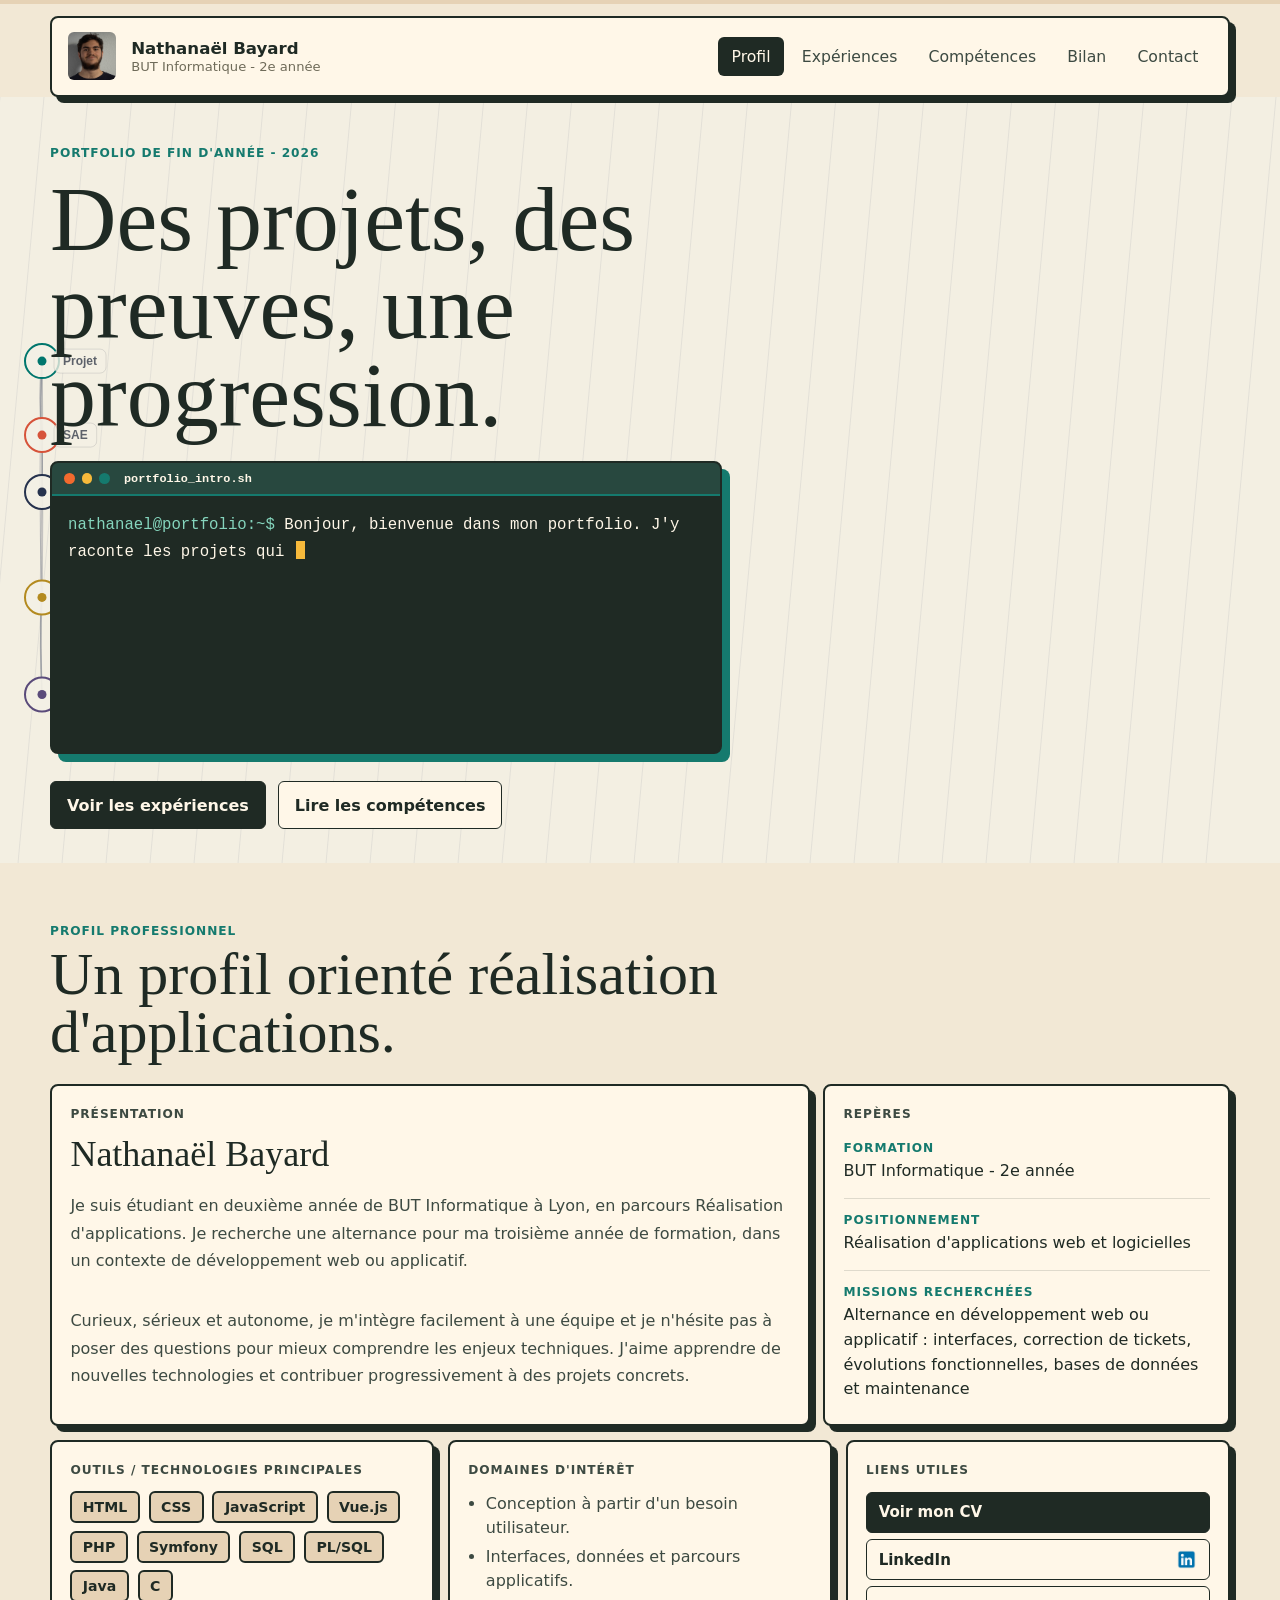
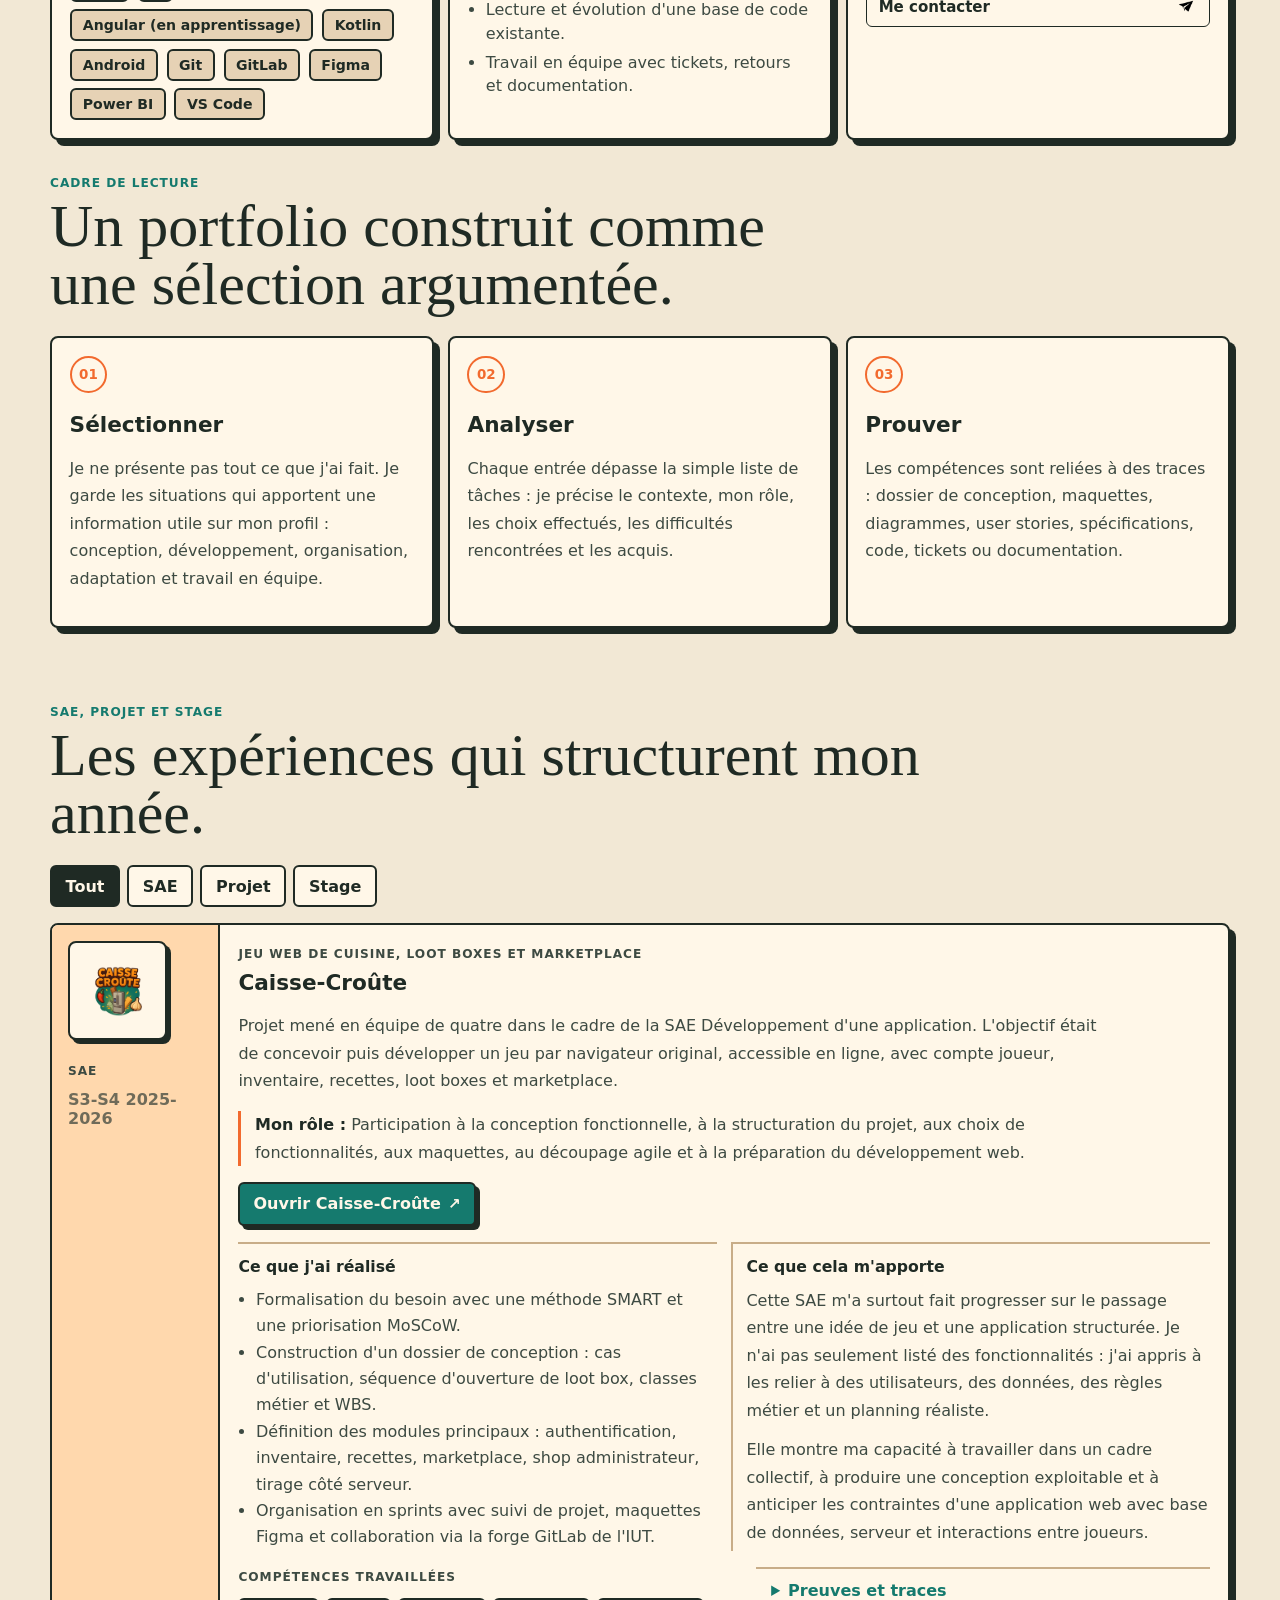
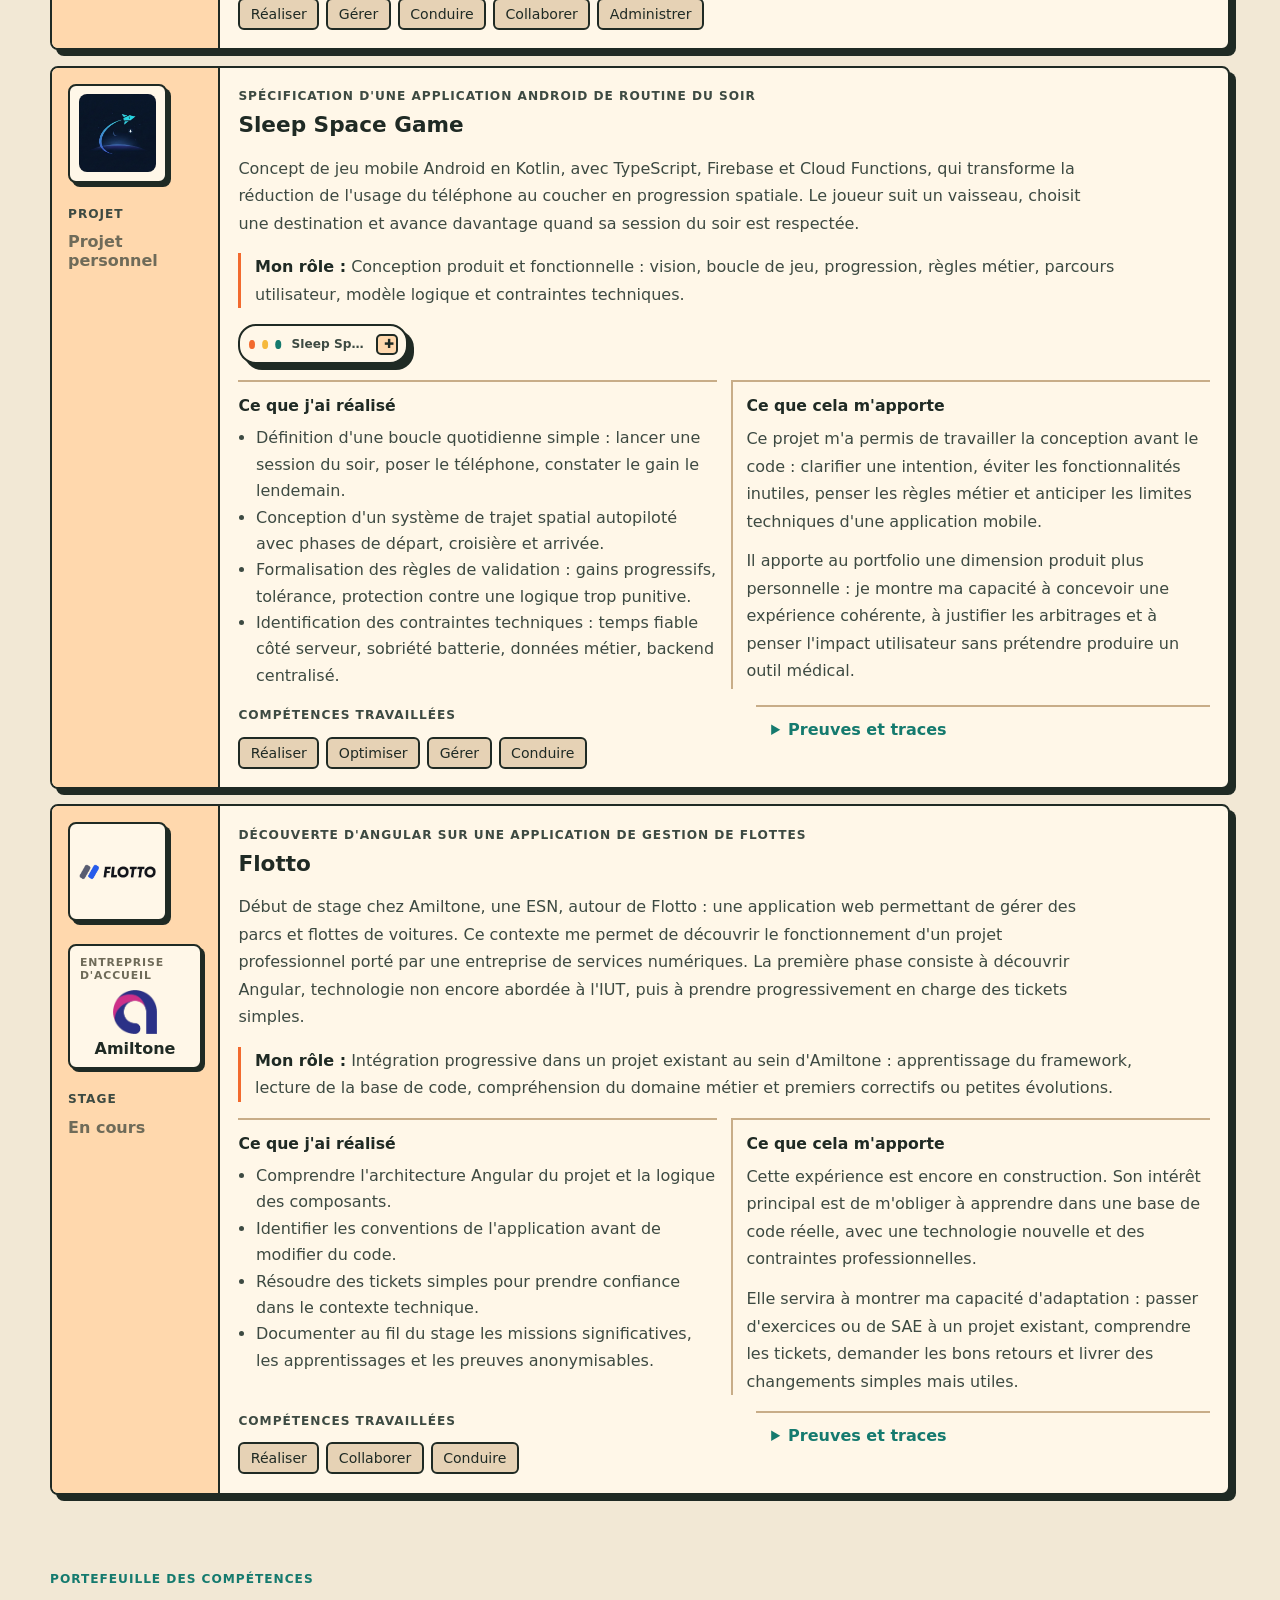
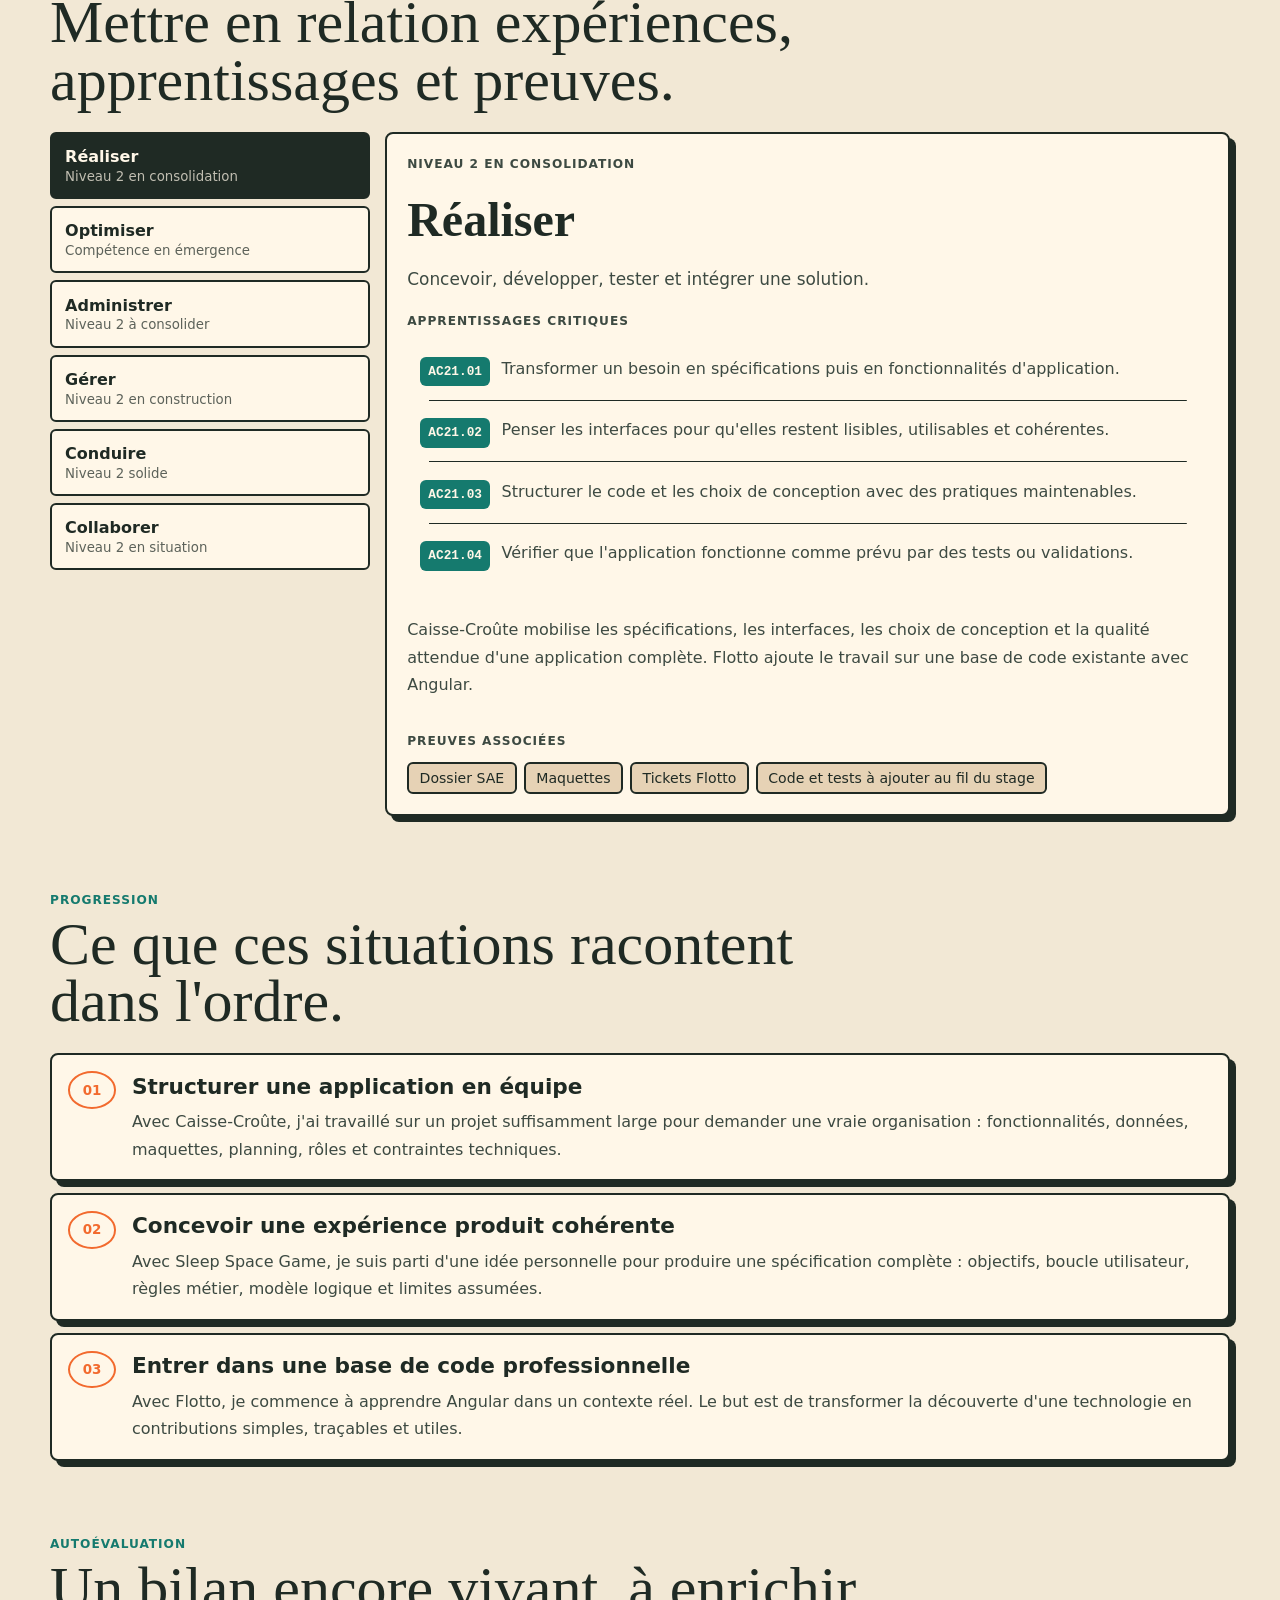
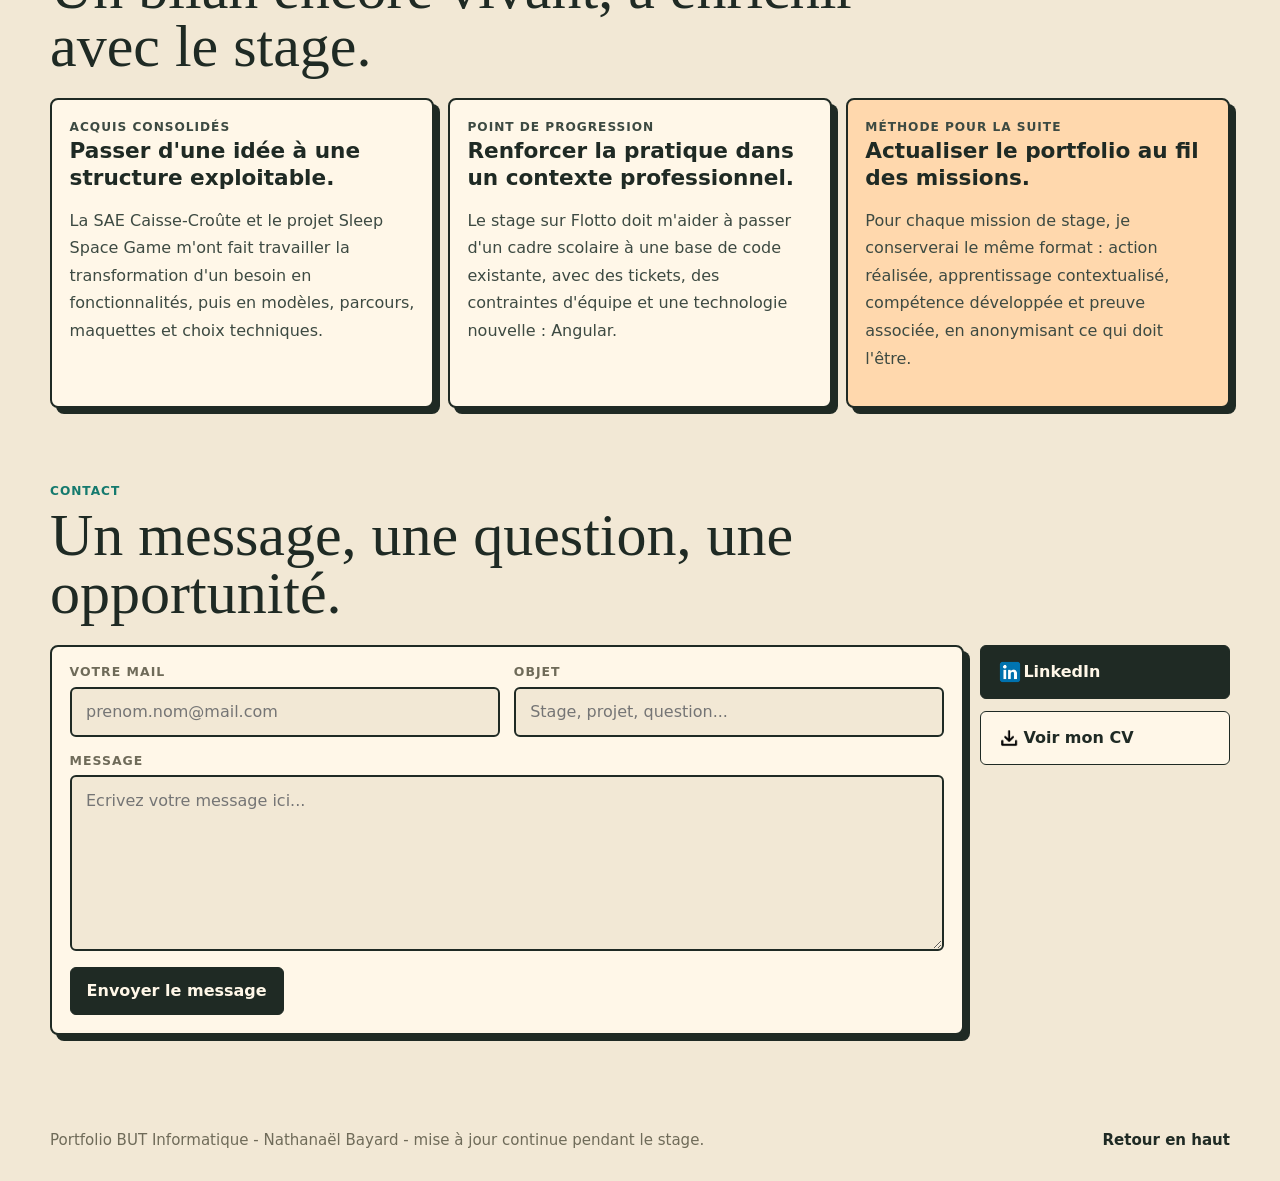
==== index.html @ f4eeecd4 "Add SVG icons for various technologies - Added Angular icon (angular.svg) - Added C icon (c.svg) - A" ====
<!doctype html>
<html lang="fr">
  <head>
    <meta charset="UTF-8" />
    <meta name="viewport" content="width=device-width, initial-scale=1.0" />
    <title>Nathana&euml;l Bayard | Portfolio BUT Informatique</title>
    <meta
      name="description"
      content="Portfolio de fin d'annee de Nathanael Bayard, etudiant en BUT Informatique : SAE, projet personnel, stage, competences et preuves."
    />
    <link rel="stylesheet" href="styles.css" />
  </head>
  <body>
    <div class="scroll-meter" aria-hidden="true">
      <span></span>
    </div>

    <header class="site-header">
      <a class="brand" href="#top" aria-label="Retour au debut">
        <span class="brand-mark">
          <img src="asset/pp.png" alt="Portrait de Nathana&euml;l Bayard" />
        </span>
        <span>
          <strong>Nathana&euml;l Bayard</strong>
          <small>BUT Informatique - 2e ann&eacute;e</small>
        </span>
      </a>

      <nav class="site-nav" aria-label="Navigation principale">
        <a href="#profil">Profil</a>
        <a href="#experiences">Exp&eacute;riences</a>
        <a href="#competences">Comp&eacute;tences</a>
        <a href="#bilan">Bilan</a>
        <a href="#contact">Contact</a>
      </nav>
    </header>

    <main id="top">
      <section class="hero" aria-labelledby="hero-title">
        <canvas
          id="map-canvas"
          class="map-canvas"
          role="img"
          aria-label="Carte interactive du portfolio : les points SAE, Projet, Stage, Preuves et Bilan peuvent etre deplaces et cliques."
        ></canvas>
        <div class="hero-grid">
          <div class="hero-copy reveal">
            <p class="eyebrow">Portfolio de fin d'ann&eacute;e - 2026</p>
            <h1 id="hero-title">Des projets, des preuves, une progression.</h1>
            <div
              class="hero-terminal"
              data-terminal-text="Bonjour, bienvenue dans mon portfolio. 
            J'y raconte les projets qui m'ont fait avancer cette ann&eacute;e : 
            une SAE web men&eacute;e en &eacute;quipe, un projet mobile plus personnel 
            Sleep Space Game, et mes premiers pas en stage chez Amiltone sur une application 
            Angular. L'id&eacute;e, c'est de montrer mon chemin, mes essais, mes progr&egrave;s et ce que je construis peu &agrave; peu."
            >
              <div class="terminal-bar" aria-hidden="true">
                <span></span>
                <span></span>
                <span></span>
                <strong>portfolio_intro.sh</strong>
              </div>
              <p class="hero-intro">
                <span class="terminal-prompt">nathanael@portfolio:~$</span>
                <span data-terminal-output></span>
                <span class="terminal-cursor" aria-hidden="true"></span>
              </p>
            </div>

            <div class="hero-actions" aria-label="Acces rapides">
              <a class="button button-primary" href="#experiences"
                >Voir les exp&eacute;riences</a
              >
              <a class="button button-secondary" href="#competences"
                >Lire les comp&eacute;tences</a
              >
            </div>
          </div>
        </div>
      </section>

      <section id="profil" class="section section-profile reveal">
        <div class="section-heading wide">
          <p class="eyebrow">Profil professionnel</p>
          <h2>Un profil orient&eacute; r&eacute;alisation d'applications.</h2>
        </div>

        <div class="profile-layout">
          <article class="profile-card profile-intro">
            <p class="card-label">Pr&eacute;sentation</p>
            <h3>Nathana&euml;l Bayard</h3>
            <p>
              Je suis &eacute;tudiant en deuxi&egrave;me ann&eacute;e de BUT
              Informatique &agrave; Lyon, en parcours R&eacute;alisation
              d'applications. Je recherche une alternance pour ma
              troisi&egrave;me ann&eacute;e de formation, dans un contexte de
              d&eacute;veloppement web ou applicatif.
            </p>
            <p>
              Curieux, s&eacute;rieux et autonome, je m'int&egrave;gre
              facilement &agrave; une &eacute;quipe et je n'h&eacute;site pas
              &agrave; poser des questions pour mieux comprendre les enjeux
              techniques. J'aime apprendre de nouvelles technologies et
              contribuer progressivement &agrave; des projets concrets.
            </p>
          </article>

          <aside class="profile-card profile-facts">
            <p class="card-label">Rep&egrave;res</p>
            <dl>
              <div>
                <dt>Formation</dt>
                <dd>BUT Informatique - 2e ann&eacute;e</dd>
              </div>
              <div>
                <dt>Positionnement</dt>
                <dd>R&eacute;alisation d'applications web et logicielles</dd>
              </div>
              <div>
                <dt>Missions recherch&eacute;es</dt>
                <dd>
                  Alternance en d&eacute;veloppement web ou applicatif :
                  interfaces, correction de tickets, &eacute;volutions
                  fonctionnelles, bases de donn&eacute;es et maintenance
                </dd>
              </div>
            </dl>
          </aside>
        </div>

        <div class="profile-details">
          <article class="profile-card">
            <p class="card-label">Outils / Technologies principales</p>
            <div
              class="tag-row tech-list"
              aria-label="Technologies et outils principaux"
            >
              <a
                class="tag tech-link"
                href="https://html.spec.whatwg.org/"
                target="_blank"
                rel="noopener noreferrer"
                aria-label="Ouvrir le site officiel de HTML"
              >
                <span class="tech-name">HTML</span>
                <span class="tech-logo" aria-hidden="true">
                  <img src="asset/tech/html.svg" alt="" loading="lazy" />
                </span>
              </a>
              <a
                class="tag tech-link"
                href="https://www.w3.org/Style/CSS/"
                target="_blank"
                rel="noopener noreferrer"
                aria-label="Ouvrir le site officiel de CSS"
              >
                <span class="tech-name">CSS</span>
                <span class="tech-logo" aria-hidden="true">
                  <img src="asset/tech/css.svg" alt="" loading="lazy" />
                </span>
              </a>
              <a
                class="tag tech-link"
                href="https://tc39.es/ecma262/"
                target="_blank"
                rel="noopener noreferrer"
                aria-label="Ouvrir le site officiel de JavaScript"
              >
                <span class="tech-name">JavaScript</span>
                <span class="tech-logo" aria-hidden="true">
                  <img src="asset/tech/javascript.svg" alt="" loading="lazy" />
                </span>
              </a>
              <a
                class="tag tech-link"
                href="https://vuejs.org/"
                target="_blank"
                rel="noopener noreferrer"
                aria-label="Ouvrir le site officiel de Vue.js"
              >
                <span class="tech-name">Vue.js</span>
                <span class="tech-logo" aria-hidden="true">
                  <img src="asset/tech/vue.svg" alt="" loading="lazy" />
                </span>
              </a>
              <a
                class="tag tech-link"
                href="https://www.php.net/"
                target="_blank"
                rel="noopener noreferrer"
                aria-label="Ouvrir le site officiel de PHP"
              >
                <span class="tech-name">PHP</span>
                <span class="tech-logo" aria-hidden="true">
                  <img src="asset/tech/php.svg" alt="" loading="lazy" />
                </span>
              </a>
              <a
                class="tag tech-link"
                href="https://symfony.com/"
                target="_blank"
                rel="noopener noreferrer"
                aria-label="Ouvrir le site officiel de Symfony"
              >
                <span class="tech-name">Symfony</span>
                <span class="tech-logo" aria-hidden="true">
                  <img src="asset/tech/symfony.svg" alt="" loading="lazy" />
                </span>
              </a>
              <a
                class="tag tech-link"
                href="https://www.iso.org/standard/76583.html"
                target="_blank"
                rel="noopener noreferrer"
                aria-label="Ouvrir le site officiel de SQL"
              >
                <span class="tech-name">SQL</span>
                <span class="tech-logo" aria-hidden="true">
                  <img src="asset/tech/sql.svg" alt="" loading="lazy" />
                </span>
              </a>
              <a
                class="tag tech-link"
                href="https://www.oracle.com/database/technologies/appdev/plsql.html"
                target="_blank"
                rel="noopener noreferrer"
                aria-label="Ouvrir le site officiel de PL/SQL"
              >
                <span class="tech-name">PL/SQL</span>
                <span class="tech-logo" aria-hidden="true">
                  <img src="asset/tech/plsql.svg" alt="" loading="lazy" />
                </span>
              </a>
              <a
                class="tag tech-link"
                href="https://dev.java/"
                target="_blank"
                rel="noopener noreferrer"
                aria-label="Ouvrir le site officiel de Java"
              >
                <span class="tech-name">Java</span>
                <span class="tech-logo" aria-hidden="true">
                  <img src="asset/tech/java.svg" alt="" loading="lazy" />
                </span>
              </a>
              <a
                class="tag tech-link"
                href="https://www.iso.org/standard/82075.html"
                target="_blank"
                rel="noopener noreferrer"
                aria-label="Ouvrir le site officiel de C"
              >
                <span class="tech-name">C</span>
                <span class="tech-logo" aria-hidden="true">
                  <img src="asset/tech/c.svg" alt="" loading="lazy" />
                </span>
              </a>
              <a
                class="tag tech-link"
                href="https://angular.dev/"
                target="_blank"
                rel="noopener noreferrer"
                aria-label="Ouvrir le site officiel d'Angular"
              >
                <span class="tech-name">Angular (en apprentissage)</span>
                <span class="tech-logo" aria-hidden="true">
                  <img src="asset/tech/angular.svg" alt="" loading="lazy" />
                </span>
              </a>
              <a
                class="tag tech-link"
                href="https://kotlinlang.org/"
                target="_blank"
                rel="noopener noreferrer"
                aria-label="Ouvrir le site officiel de Kotlin"
              >
                <span class="tech-name">Kotlin</span>
                <span class="tech-logo" aria-hidden="true">
                  <img src="asset/tech/kotlin.svg" alt="" loading="lazy" />
                </span>
              </a>
              <a
                class="tag tech-link"
                href="https://developer.android.com/"
                target="_blank"
                rel="noopener noreferrer"
                aria-label="Ouvrir le site officiel d'Android"
              >
                <span class="tech-name">Android</span>
                <span class="tech-logo" aria-hidden="true">
                  <img src="asset/tech/android.svg" alt="" loading="lazy" />
                </span>
              </a>
              <a
                class="tag tech-link"
                href="https://git-scm.com/"
                target="_blank"
                rel="noopener noreferrer"
                aria-label="Ouvrir le site officiel de Git"
              >
                <span class="tech-name">Git</span>
                <span class="tech-logo" aria-hidden="true">
                  <img src="asset/tech/git.svg" alt="" loading="lazy" />
                </span>
              </a>
              <a
                class="tag tech-link"
                href="https://about.gitlab.com/"
                target="_blank"
                rel="noopener noreferrer"
                aria-label="Ouvrir le site officiel de GitLab"
              >
                <span class="tech-name">GitLab</span>
                <span class="tech-logo" aria-hidden="true">
                  <img src="asset/tech/gitlab.svg" alt="" loading="lazy" />
                </span>
              </a>
              <a
                class="tag tech-link"
                href="https://www.figma.com/"
                target="_blank"
                rel="noopener noreferrer"
                aria-label="Ouvrir le site officiel de Figma"
              >
                <span class="tech-name">Figma</span>
                <span class="tech-logo" aria-hidden="true">
                  <img src="asset/tech/figma.svg" alt="" loading="lazy" />
                </span>
              </a>
              <a
                class="tag tech-link"
                href="https://powerbi.microsoft.com/"
                target="_blank"
                rel="noopener noreferrer"
                aria-label="Ouvrir le site officiel de Power BI"
              >
                <span class="tech-name">Power BI</span>
                <span class="tech-logo" aria-hidden="true">
                  <img src="asset/tech/power-bi.svg" alt="" loading="lazy" />
                </span>
              </a>
              <a
                class="tag tech-link"
                href="https://code.visualstudio.com/"
                target="_blank"
                rel="noopener noreferrer"
                aria-label="Ouvrir le site officiel de VS Code"
              >
                <span class="tech-name">VS Code</span>
                <span class="tech-logo" aria-hidden="true">
                  <img src="asset/tech/vscode.svg" alt="" loading="lazy" />
                </span>
              </a>
            </div>
          </article>

          <article class="profile-card">
            <p class="card-label">Domaines d'int&eacute;r&ecirc;t</p>
            <ul class="profile-list">
              <li>Conception &agrave; partir d'un besoin utilisateur.</li>
              <li>Interfaces, donn&eacute;es et parcours applicatifs.</li>
              <li>Lecture et &eacute;volution d'une base de code existante.</li>
              <li>
                Travail en &eacute;quipe avec tickets, retours et documentation.
              </li>
            </ul>
          </article>

          <article class="profile-card profile-links-card">
            <p class="card-label">Liens utiles</p>
            <div class="profile-links">
              <a
                class="button button-primary profile-button"
                href="#profil"
                data-profile-link="cv"
                aria-disabled="true"
              >
                Voir mon CV
              </a>
              <a
                class="button button-secondary profile-button"
                href="#profil"
                data-profile-link="linkedin"
                target="_blank"
                rel="noopener noreferrer"
                aria-disabled="true"
              >
                <span>LinkedIn</span>
                <img
                  class="button-icon"
                  src="asset/linkedin_icon.png"
                  alt=""
                  aria-hidden="true"
                />
              </a>
              <a class="button button-secondary profile-button" href="#contact">
                <span>Me contacter</span>
                <img
                  class="button-icon"
                  src="asset/contact-icon.png"
                  alt=""
                  aria-hidden="true"
                />
              </a>
            </div>
          </article>
        </div>
      </section>

      <section id="parcours" class="section section-lead reveal">
        <div class="section-heading">
          <p class="eyebrow">Cadre de lecture</p>
          <h2>
            Un portfolio construit comme une s&eacute;lection argument&eacute;e.
          </h2>
        </div>
        <div class="principles">
          <article class="principle">
            <span>01</span>
            <h3>S&eacute;lectionner</h3>
            <p>
              Je ne pr&eacute;sente pas tout ce que j'ai fait. Je garde les
              situations qui apportent une information utile sur mon profil :
              conception, d&eacute;veloppement, organisation, adaptation et
              travail en &eacute;quipe.
            </p>
          </article>
          <article class="principle">
            <span>02</span>
            <h3>Analyser</h3>
            <p>
              Chaque entr&eacute;e d&eacute;passe la simple liste de
              t&acirc;ches : je pr&eacute;cise le contexte, mon r&ocirc;le, les
              choix effectu&eacute;s, les difficult&eacute;s rencontr&eacute;es
              et les acquis.
            </p>
          </article>
          <article class="principle">
            <span>03</span>
            <h3>Prouver</h3>
            <p>
              Les comp&eacute;tences sont reli&eacute;es &agrave; des traces :
              dossier de conception, maquettes, diagrammes, user stories,
              sp&eacute;cifications, code, tickets ou documentation.
            </p>
          </article>
        </div>
      </section>

      <section id="experiences" class="section reveal">
        <div class="section-heading wide">
          <p class="eyebrow">SAE, projet et stage</p>
          <h2>Les exp&eacute;riences qui structurent mon ann&eacute;e.</h2>
        </div>

        <div class="filter-bar" aria-label="Filtrer les experiences">
          <button
            class="filter-button is-active"
            type="button"
            data-filter="all"
          >
            Tout
          </button>
          <button class="filter-button" type="button" data-filter="SAE">
            SAE
          </button>
          <button class="filter-button" type="button" data-filter="Projet">
            Projet
          </button>
          <button class="filter-button" type="button" data-filter="Stage">
            Stage
          </button>
        </div>

        <div id="experiences-list" class="experiences-list"></div>
      </section>

      <section id="competences" class="section reveal">
        <div class="section-heading wide">
          <p class="eyebrow">Portefeuille des comp&eacute;tences</p>
          <h2>
            Mettre en relation exp&eacute;riences, apprentissages et preuves.
          </h2>
        </div>

        <div class="competence-layout">
          <div class="competence-index" aria-label="Liste des competences">
            <div id="competence-tabs" class="competence-tabs"></div>
          </div>
          <div
            id="competence-panel"
            class="competence-panel"
            aria-live="polite"
          ></div>
        </div>
      </section>

      <section class="section reveal">
        <div class="section-heading">
          <p class="eyebrow">Progression</p>
          <h2>Ce que ces situations racontent dans l'ordre.</h2>
        </div>
        <div id="progression-list" class="progression-list"></div>
      </section>

      <section id="bilan" class="section reveal">
        <div class="section-heading wide">
          <p class="eyebrow">Auto&eacute;valuation</p>
          <h2>Un bilan encore vivant, &agrave; enrichir avec le stage.</h2>
        </div>

        <div class="bilan-grid">
          <article class="bilan-card">
            <p class="card-label">Acquis consolid&eacute;s</p>
            <h3>
              Passer d'une id&eacute;e &agrave; une structure exploitable.
            </h3>
            <p>
              La SAE Caisse-Cro&ucirc;te et le projet Sleep Space Game m'ont
              fait travailler la transformation d'un besoin en
              fonctionnalit&eacute;s, puis en mod&egrave;les, parcours,
              maquettes et choix techniques.
            </p>
          </article>
          <article class="bilan-card">
            <p class="card-label">Point de progression</p>
            <h3>Renforcer la pratique dans un contexte professionnel.</h3>
            <p>
              Le stage sur Flotto doit m'aider &agrave; passer d'un cadre
              scolaire &agrave; une base de code existante, avec des tickets,
              des contraintes d'&eacute;quipe et une technologie nouvelle :
              Angular.
            </p>
          </article>
          <article class="bilan-card emphasis">
            <p class="card-label">M&eacute;thode pour la suite</p>
            <h3>Actualiser le portfolio au fil des missions.</h3>
            <p>
              Pour chaque mission de stage, je conserverai le m&ecirc;me format
              : action r&eacute;alis&eacute;e, apprentissage
              contextualis&eacute;, comp&eacute;tence d&eacute;velopp&eacute;e
              et preuve associ&eacute;e, en anonymisant ce qui doit
              l'&ecirc;tre.
            </p>
          </article>
        </div>
      </section>

      <section id="contact" class="section reveal contact-section">
        <div class="section-heading wide">
          <p class="eyebrow">Contact</p>
          <h2>Un message, une question, une opportunit&eacute;.</h2>
        </div>

        <div class="contact-layout">
          <form class="contact-form" method="POST" data-contact-form>
            <input
              class="contact-honeypot"
              type="text"
              name="_gotcha"
              autocomplete="off"
              tabindex="-1"
              aria-hidden="true"
            />
            <div class="contact-grid">
              <label class="contact-field">
                <span>Votre mail</span>
                <input
                  type="email"
                  name="email"
                  autocomplete="email"
                  placeholder="prenom.nom@mail.com"
                  required
                />
              </label>

              <label class="contact-field">
                <span>Objet</span>
                <input
                  type="text"
                  name="subject"
                  placeholder="Stage, projet, question..."
                  required
                />
              </label>
            </div>

            <label class="contact-field contact-field-full">
              <span>Message</span>
              <textarea
                name="message"
                rows="7"
                placeholder="Ecrivez votre message ici..."
                required
              ></textarea>
            </label>

            <div class="contact-actions">
              <button class="button button-primary" type="submit">
                Pr&eacute;parer le mail
              </button>
              <p
                class="contact-status"
                data-contact-status
                role="status"
                aria-live="polite"
              ></p>
            </div>
          </form>

          <aside class="contact-shortcuts" aria-label="Liens rapides">
            <a
              class="button button-primary profile-button"
              href="#contact"
              data-profile-link="linkedin"
              target="_blank"
              rel="noopener noreferrer"
              aria-disabled="true"
            >
              <img
                class="button-icon"
                src="asset/linkedin_icon.png"
                alt=""
                aria-hidden="true"
              />
              <span>LinkedIn</span>
            </a>
            <a
              class="button button-secondary profile-button"
              href="#contact"
              data-profile-link="cv"
              aria-disabled="true"
            >
              <img
                class="button-icon"
                src="asset/download-icon.png"
                alt=""
                aria-hidden="true"
              />
              <span>Voir mon CV</span>
            </a>
          </aside>
        </div>
      </section>
    </main>

    <footer class="site-footer">
      <p>
        Portfolio BUT Informatique - Nathana&euml;l Bayard - mise &agrave; jour
        continue pendant le stage.
      </p>
      <a href="#top">Retour en haut</a>
    </footer>

    <script src="scripts/config.js"></script>
    <script src="scripts/data.js"></script>
    <script src="scripts/render.js"></script>
    <script src="scripts/interactions.js"></script>
    <script src="scripts/graph.js"></script>
    <script src="scripts/main.js"></script>
  </body>
</html>
---- styles.css ----
/* Design tokens */
:root {
  --paper: #f2e8d5;
  --paper-soft: #e6d2b5;
  --surface: #fff7e8;
  --surface-strong: #ffd8ad;
  --ink: #1f2a24;
  --ink-soft: #3d4a42;
  --muted: #6f6b59;
  --line: #1f2a24;
  --line-soft: #c8ad88;
  --line-strong: #1f2a24;
  --red: #f26a2e;
  --green: #157a6e;
  --gold: #f6b93b;
  --violet: #6f4c8f;
  --blue: #28483f;
  --white: #fff7e8;
  --shadow: 8px 8px 0 #1f2a24;
  --max-width: 1180px;
  --radius: 8px;
}

/* Base */
*,
*::before,
*::after {
  box-sizing: border-box;
}

html {
  scroll-behavior: smooth;
}

body {
  margin: 0;
  min-height: 100vh;
  color: var(--ink);
  font-family: "Segoe UI", Aptos, system-ui, -apple-system, BlinkMacSystemFont, sans-serif;
  background: var(--paper);
  overflow-x: hidden;
}

body.is-theme-hacker {
  --paper: #04100a;
  --paper-soft: #0b2a18;
  --surface: #07190f;
  --surface-strong: #123b24;
  --ink: #d7ffe5;
  --ink-soft: #9df5bd;
  --muted: #75b58b;
  --line: #3cff8f;
  --line-soft: #1b6d3e;
  --line-strong: #7dffb0;
  --red: #ff5a79;
  --green: #3cff8f;
  --gold: #d8ff73;
  --violet: #91a7ff;
  --blue: #06150d;
  --white: #eafff0;
  --shadow: 8px 8px 0 #3cff8f;
  background:
    linear-gradient(rgba(60, 255, 143, 0.04) 1px, transparent 1px),
    linear-gradient(90deg, rgba(60, 255, 143, 0.035) 1px, transparent 1px),
    var(--paper);
  background-size: 28px 28px;
}

body.is-theme-hacker .map-canvas {
  filter: hue-rotate(95deg) saturate(1.6) brightness(0.58);
}

body::before {
  content: none;
}

button,
a {
  font: inherit;
}

a {
  color: inherit;
}

img {
  max-width: 100%;
}

/* Scroll progress */
.scroll-meter {
  position: fixed;
  top: 0;
  left: 0;
  right: 0;
  height: 4px;
  z-index: 100;
  background: var(--paper-soft);
}

.scroll-meter span {
  display: block;
  height: 100%;
  transform: scaleX(0);
  transform-origin: left;
  background: var(--red);
}

/* Layout shells */
.site-header,
.hero-grid,
.section,
.site-footer {
  width: min(calc(100% - 2rem), var(--max-width));
  margin-inline: auto;
}

/* Header */
.site-header {
  position: sticky;
  top: 1rem;
  z-index: 50;
  display: flex;
  align-items: center;
  justify-content: space-between;
  gap: 1rem;
  margin-top: 1rem;
  padding: 0.9rem 1rem;
  border: 2px solid var(--line);
  border-radius: var(--radius);
  background: var(--surface);
  box-shadow: 6px 6px 0 var(--ink);
}

.brand {
  display: inline-flex;
  align-items: center;
  gap: 0.95rem;
  min-width: 0;
  text-decoration: none;
}

.brand-mark {
  display: grid;
  place-items: center;
  width: 3rem;
  height: 3rem;
  background: var(--ink);
  border-radius: 6px;
  overflow: hidden;
}

.brand-mark img {
  width: 100%;
  height: 100%;
  object-fit: cover;
}

.brand span:last-child {
  display: grid;
  gap: 0.1rem;
}

.brand strong,
.brand small {
  overflow: hidden;
  text-overflow: ellipsis;
  white-space: nowrap;
}

.brand small {
  color: var(--muted);
  font-size: 0.82rem;
}

.brand strong {
  font-size: 1.04rem;
}

.site-nav {
  display: flex;
  flex-wrap: wrap;
  align-items: center;
  justify-content: flex-end;
  gap: 0.25rem;
}

.site-nav a {
  padding: 0.65rem 0.85rem;
  border-radius: 6px;
  color: var(--ink-soft);
  text-decoration: none;
  font-size: 0.98rem;
  transition: color 160ms ease, background 160ms ease;
}

.site-nav a.is-active {
  color: var(--surface);
  background: var(--ink);
}

@media (hover: hover) and (pointer: fine) {
  .site-nav a:hover {
    color: var(--surface);
    background: var(--ink);
  }
}

/* Hero and graph */
.hero {
  position: relative;
  min-height: 76vh;
  display: grid;
  align-items: center;
  padding: 3.1rem 0 2.1rem;
  overflow: hidden;
}

.map-canvas {
  position: absolute;
  inset: 0;
  z-index: 0;
  width: 100%;
  height: 100%;
  cursor: grab;
  touch-action: none;
}

.map-canvas.is-dragging {
  cursor: grabbing;
}

.hero.is-graph-hover {
  cursor: grab;
}

.hero.is-graph-dragging {
  cursor: grabbing;
}

.hero::after {
  content: none;
}

.hero-grid {
  position: relative;
  z-index: 1;
  display: grid;
  grid-template-columns: minmax(0, 1.2fr) minmax(300px, 0.72fr);
  gap: 2rem;
  align-items: end;
}

.eyebrow,
.card-label {
  margin: 0;
  color: var(--green);
  font-size: 0.76rem;
  font-weight: 800;
  letter-spacing: 0.08em;
  text-transform: uppercase;
}

.hero h1,
.section-heading h2 {
  margin: 0;
  font-family: Georgia, "Times New Roman", serif;
  font-weight: 500;
  letter-spacing: 0;
  line-height: 0.96;
}

.hero h1 {
  max-width: 15.5ch;
  margin-top: 0.9rem;
  font-size: 5.75rem;
}

.hero-intro {
  margin: 0;
  color: var(--surface);
  font-family: "Cascadia Mono", Consolas, "Courier New", monospace;
  font-size: 0.98rem;
  line-height: 1.72;
}

/* Terminal intro */
.hero-terminal {
  position: relative;
  isolation: isolate;
  max-width: 66ch;
  margin: 1.35rem 0 0;
  overflow: hidden;
  border: 2px solid var(--ink);
  border-radius: 8px;
  background: var(--ink);
  box-shadow: 8px 8px 0 var(--green);
  cursor: text;
  transition: box-shadow 160ms ease, border-color 160ms ease;
}

.hero-terminal:focus {
  outline: none;
}

.hero-terminal.is-focused {
  border-color: var(--gold);
  box-shadow: 8px 8px 0 var(--gold);
}

.hero-terminal > :not(.terminal-matrix-overlay) {
  position: relative;
  z-index: 1;
}

.hero-terminal.is-matrix-active {
  border-color: #3cff8f;
  background: #020805;
  box-shadow: 8px 8px 0 rgba(60, 255, 143, 0.78);
}

.hero-terminal.is-matrix-active .terminal-bar {
  border-bottom-color: #3cff8f;
  background: #03170b;
}

.hero-terminal.is-matrix-active .terminal-bar strong,
.hero-terminal.is-matrix-active .hero-intro,
.hero-terminal.is-matrix-active .terminal-input,
.hero-terminal.is-matrix-active .terminal-output-line {
  color: #b9ffd4;
  text-shadow: 0 0 8px rgba(60, 255, 143, 0.44);
}

.hero-terminal.is-matrix-active .terminal-prompt,
.hero-terminal.is-matrix-active .terminal-cancel {
  color: #3cff8f;
  text-shadow: 0 0 10px rgba(60, 255, 143, 0.58);
}

.terminal-matrix-overlay {
  position: absolute;
  inset: 0;
  z-index: 5;
  display: flex;
  align-items: center;
  justify-content: center;
  box-sizing: border-box;
  pointer-events: none;
  overflow: hidden;
  padding: 0;
  background: rgba(2, 8, 5, 0.78);
  color: #3cff8f;
  font-family: "Cascadia Mono", Consolas, "Courier New", monospace;
  font-size: 0.86rem;
  line-height: 1.08;
  opacity: 0.92;
  text-align: left;
  text-shadow: 0 0 7px rgba(60, 255, 143, 0.82);
  white-space: pre;
}

.terminal-matrix-rain {
  display: inline-block;
}

.terminal-bar {
  display: flex;
  align-items: center;
  gap: 0.42rem;
  min-height: 2.05rem;
  padding: 0 0.75rem;
  border-bottom: 2px solid var(--green);
  background: var(--blue);
}

.terminal-bar span {
  width: 0.68rem;
  height: 0.68rem;
  border-radius: 50%;
}

.terminal-bar span:nth-child(1) {
  background: var(--red);
}

.terminal-bar span:nth-child(2) {
  background: var(--gold);
}

.terminal-bar span:nth-child(3) {
  background: var(--green);
}

.terminal-bar strong {
  margin-left: 0.45rem;
  color: var(--surface);
  font-family: "Cascadia Mono", Consolas, "Courier New", monospace;
  font-size: 0.74rem;
  font-weight: 700;
}

.hero-terminal .hero-intro {
  height: 16rem;
  min-height: 8.6rem;
  max-height: 16rem;
  overflow: auto;
  padding: 1rem;
  scrollbar-color: var(--gold) rgba(255, 247, 232, 0.12);
  scrollbar-width: thin;
}

.hero-terminal .hero-intro::-webkit-scrollbar {
  width: 0.6rem;
  height: 0.6rem;
}

.hero-terminal .hero-intro::-webkit-scrollbar-track {
  background: rgba(255, 247, 232, 0.1);
}

.hero-terminal .hero-intro::-webkit-scrollbar-thumb {
  border: 2px solid var(--ink);
  border-radius: 999px;
  background: var(--gold);
}

.terminal-prompt {
  color: #85d5bd;
}

[data-terminal-output] {
  overflow-wrap: anywhere;
}

.terminal-input {
  color: var(--surface);
  white-space: pre-wrap;
  overflow-wrap: anywhere;
}

.terminal-cancel {
  color: var(--gold);
}

.terminal-output-line {
  color: #85d5bd;
  white-space: pre-wrap;
  overflow-wrap: anywhere;
}

.terminal-output-line.is-muted {
  color: rgba(255, 247, 232, 0.68);
}

.terminal-output-line.is-error {
  color: var(--red);
}

.terminal-output-line.is-ascii-art {
  display: inline-block;
  max-width: 100%;
  overflow-x: auto;
  color: var(--gold);
  font-size: 0.82em;
  line-height: 1.08;
  white-space: pre;
}

.terminal-output-line.is-matrix {
  display: inline-block;
  max-width: 100%;
  overflow-x: auto;
  color: #3cff8f;
  font-size: 0.82em;
  line-height: 1.08;
  text-shadow: 0 0 8px rgba(60, 255, 143, 0.46);
  white-space: pre;
}

.terminal-cursor {
  display: inline-block;
  width: 0.58em;
  height: 1.1em;
  margin-left: 0.15rem;
  vertical-align: -0.16em;
  background: var(--gold);
  animation: terminal-caret 900ms steps(1) infinite;
}

@keyframes terminal-caret {
  50% {
    opacity: 0;
  }
}

/* Delete mode */
.portfolio-delete-target {
  outline: 1px dashed rgba(242, 106, 46, 0.58);
  outline-offset: -3px;
}

.portfolio-delete-target:hover {
  outline-color: var(--red);
}

.portfolio-delete-button {
  position: absolute;
  top: 0.35rem;
  right: 0.35rem;
  z-index: 40;
  display: grid;
  place-items: center;
  width: 1.35rem;
  height: 1.35rem;
  padding: 0;
  border: 2px solid var(--ink);
  border-radius: 50%;
  color: var(--surface);
  background: var(--red);
  box-shadow: 2px 2px 0 var(--ink);
  cursor: pointer;
  font-size: 0.78rem;
  font-weight: 900;
  line-height: 1;
  opacity: 0.92;
}

.portfolio-delete-button:hover,
.portfolio-delete-button:focus-visible {
  transform: translate(-1px, -1px);
  opacity: 1;
}

.portfolio-delete-button:focus-visible {
  outline: 2px solid var(--gold);
  outline-offset: 2px;
}

/* Hero actions */
.hero-actions {
  display: flex;
  flex-wrap: wrap;
  gap: 0.75rem;
  margin-top: 1.7rem;
}

.button {
  display: inline-flex;
  align-items: center;
  justify-content: center;
  min-height: 3rem;
  padding: 0.8rem 1rem;
  border: 1px solid var(--line-strong);
  border-radius: 6px;
  text-decoration: none;
  font-weight: 750;
  transition: transform 160ms ease, box-shadow 160ms ease, background 160ms ease;
}

.button:hover {
  transform: translateY(-2px);
  box-shadow: 5px 5px 0 var(--ink);
}

.button[aria-disabled="true"] {
  opacity: 0.72;
  cursor: not-allowed;
}

.button[aria-disabled="true"]:hover {
  transform: none;
  box-shadow: none;
}

.button-primary {
  color: var(--white);
  background: var(--ink);
}

.button-secondary {
  color: var(--ink);
  background: var(--surface);
}

.hero-brief {
  display: grid;
  gap: 0;
  border: 2px solid var(--line-strong);
  border-radius: var(--radius);
  background: var(--surface);
  box-shadow: var(--shadow);
}

.brief-line {
  display: grid;
  grid-template-columns: 4.6rem 1fr;
  gap: 1rem;
  align-items: center;
  padding: 1rem;
}

.brief-line + .brief-line {
  border-top: 2px solid var(--line);
}

.brief-line span {
  color: var(--red);
  font-family: Georgia, "Times New Roman", serif;
  font-size: 2.6rem;
  line-height: 1;
}

.brief-line p {
  margin: 0;
  color: var(--ink-soft);
  line-height: 1.55;
}

main {
  padding-bottom: 3rem;
}

.section {
  padding-top: 4.8rem;
}

.section-lead {
  padding-top: 2.2rem;
}

.section-heading {
  max-width: 760px;
  margin-bottom: 1.4rem;
}

.section-heading.wide {
  max-width: 920px;
}

.section-heading h2 {
  margin-top: 0.55rem;
  font-size: 3.75rem;
}

.principles {
  display: grid;
  grid-template-columns: repeat(3, minmax(0, 1fr));
  gap: 0.85rem;
}

/* Shared cards */
.principle,
.profile-card,
.experience-card,
.competence-card,
.progression-item,
.bilan-card,
.contact-form {
  border: 2px solid var(--line);
  border-radius: var(--radius);
  background: var(--surface);
  box-shadow: 6px 6px 0 var(--ink);
}

.principle {
  padding: 1.1rem;
}

.principle span,
.progression-item > span {
  display: inline-flex;
  align-items: center;
  justify-content: center;
  min-width: 2.35rem;
  height: 2.35rem;
  border: 2px solid currentColor;
  border-radius: 50%;
  color: var(--red);
  font-weight: 800;
  font-size: 0.84rem;
}

.principle h3,
.profile-card h3,
.experience-card h3,
.competence-card h3,
.progression-item h3,
.bilan-card h3 {
  margin: 0;
  font-size: 1.35rem;
  line-height: 1.22;
}

.principle h3 {
  margin-top: 1.2rem;
}

/* Profile */
.section-profile {
  padding-top: 3.8rem;
}

.profile-layout {
  display: grid;
  grid-template-columns: minmax(0, 1.4fr) minmax(280px, 0.75fr);
  gap: 0.85rem;
  align-items: stretch;
}

.profile-details {
  display: grid;
  grid-template-columns: repeat(3, minmax(0, 1fr));
  gap: 0.85rem;
  margin-top: 0.85rem;
  align-items: stretch;
}

.profile-card {
  display: flex;
  flex-direction: column;
  padding: 1.15rem;
}

.profile-details .profile-card {
  min-height: 0;
}

.profile-intro h3 {
  margin-top: 0.45rem;
  font-size: 2.25rem;
  font-family: Georgia, "Times New Roman", serif;
  font-weight: 500;
}

.profile-facts dl {
  display: grid;
  gap: 0.9rem;
  margin: 1rem 0 0;
}

.profile-facts div {
  display: grid;
  gap: 0.25rem;
  padding-bottom: 0.85rem;
  border-bottom: 1px solid rgba(31, 43, 36, 0.14);
}

.profile-facts div:last-child {
  padding-bottom: 0;
  border-bottom: 0;
}

.profile-facts dt {
  color: var(--green);
  font-size: 0.76rem;
  font-weight: 850;
  letter-spacing: 0.08em;
  text-transform: uppercase;
}

.profile-facts dd {
  margin: 0;
  color: var(--ink);
  line-height: 1.55;
}

.profile-list {
  display: grid;
  gap: 0.35rem;
  margin: 0.7rem 0 0;
  padding-left: 1.1rem;
  color: var(--ink-soft);
  line-height: 1.48;
}

.profile-links {
  display: grid;
  align-content: start;
  gap: 0.4rem;
  margin-top: 0.7rem;
}

.profile-links .button {
  width: 100%;
  justify-content: space-between;
  gap: 1rem;
  min-height: 2.55rem;
  padding: 0.52rem 0.72rem;
  font-size: 0.94rem;
}

.profile-links .button-icon {
  flex-basis: 1.35rem;
  width: 1.35rem;
  height: 1.35rem;
}

.principle p,
.profile-card p,
.experience-card p,
.competence-card p,
.progression-item p,
.bilan-card p {
  color: var(--ink-soft);
  line-height: 1.72;
}

.filter-bar {
  display: flex;
  flex-wrap: wrap;
  gap: 0.45rem;
  margin-bottom: 1rem;
}

.filter-button,
.competence-tab {
  border: 2px solid var(--line);
  border-radius: 6px;
  color: var(--ink);
  background: var(--surface);
  cursor: pointer;
  transition: background 160ms ease, color 160ms ease, border-color 160ms ease, transform 160ms ease;
}

.filter-button {
  padding: 0.6rem 0.85rem;
  font-weight: 750;
}

.filter-button:hover,
.filter-button.is-active,
.competence-tab:hover,
.competence-tab.is-active {
  color: var(--white);
  border-color: var(--ink);
  background: var(--ink);
}

.filter-button:focus-visible,
.competence-tab:focus-visible,
.button:focus-visible,
.site-nav a:focus-visible {
  outline: 3px solid var(--gold);
  outline-offset: 2px;
}

/* Experiences */
.experiences-list {
  display: grid;
  gap: 0.95rem;
}

.experience-card {
  display: grid;
  grid-template-columns: 168px minmax(0, 1fr);
  overflow: visible;
}

.experience-card[hidden] {
  display: none;
}

.experience-side {
  display: grid;
  align-content: start;
  gap: 0.5rem;
  padding: 1rem;
  border-right: 2px solid var(--line);
  border-radius: calc(var(--radius) - 2px) 0 0 calc(var(--radius) - 2px);
  background: var(--surface-strong);
}

.experience-side span {
  color: var(--muted);
  font-weight: 700;
}

.experience-logo-wrap {
  display: grid;
  place-items: center;
  width: 6.2rem;
  height: 6.2rem;
  margin-bottom: 0.8rem;
  padding: 0.55rem;
  border: 2px solid var(--ink);
  border-radius: 8px;
  background: var(--surface);
  box-shadow: 4px 4px 0 var(--ink);
}

.experience-logo {
  display: block;
  width: 100%;
  height: 100%;
  object-fit: contain;
}

.experience-logo[src$="logo_ssg.jpg"] {
  border-radius: 8px;
  object-fit: cover;
}

.experience-company {
  display: grid;
  gap: 0.45rem;
  min-width: 8.25rem;
  margin: 0.15rem 0 0.75rem;
  padding: 0.62rem;
  border: 2px solid var(--ink);
  border-radius: 8px;
  background: var(--surface);
  box-shadow: 3px 3px 0 var(--ink);
}

.experience-company p {
  margin: 0;
  color: var(--muted);
  font-size: 0.68rem;
  font-weight: 900;
  letter-spacing: 0.08em;
  line-height: 1.2;
  text-transform: uppercase;
}

.experience-company img {
  display: block;
  width: 2.75rem;
  height: 2.75rem;
  object-fit: contain;
}

.experience-company-logo-link {
  display: block;
  border-radius: 6px;
}

.experience-company-logo-link:focus-visible {
  outline: 3px solid var(--gold);
  outline-offset: 3px;
}

.experience-company-lockup {
  display: grid;
  align-items: center;
  justify-items: center;
  gap: 0.38rem;
  min-width: 0;
  text-align: center;
}

.experience-company-lockup strong {
  color: var(--ink);
  font-size: 1rem;
  line-height: 1.1;
  white-space: nowrap;
}

.experience-main {
  display: grid;
  gap: 1rem;
  padding: 1.15rem;
}

.experience-heading {
  display: grid;
  gap: 0.35rem;
}

.experience-summary {
  max-width: 85ch;
  margin: 0;
}

.experience-role {
  margin: 0;
  max-width: 88ch;
  padding-left: 0.85rem;
  border-left: 3px solid var(--red);
}

.experience-role strong {
  color: var(--ink);
}

.experience-link-block {
  position: relative;
  width: max-content;
  max-width: 100%;
}

.project-link {
  display: inline-flex;
  align-items: center;
  gap: 0.45rem;
  min-height: 2.55rem;
  max-width: 100%;
  padding: 0.65rem 0.82rem;
  border: 2px solid var(--ink);
  border-radius: 6px;
  color: var(--white);
  background: var(--green);
  text-decoration: none;
  font-weight: 800;
  box-shadow: 4px 4px 0 var(--ink);
  transition: transform 160ms ease, box-shadow 160ms ease;
}

.project-link:hover,
.project-link:focus-visible {
  transform: translateY(-2px);
  box-shadow: 6px 6px 0 var(--ink);
}

.project-link span {
  font-size: 0.95rem;
}

.site-preview {
  position: absolute;
  top: calc(100% + 0.7rem);
  left: 0;
  z-index: 40;
  width: min(430px, calc(100vw - 2rem));
  padding: 0.55rem;
  border: 2px solid var(--line-strong);
  border-radius: 8px;
  background: var(--surface);
  box-shadow: 8px 8px 0 var(--ink);
  opacity: 0;
  transform: translateY(8px);
  pointer-events: none;
  transition: opacity 180ms ease, transform 180ms ease;
}

.experience-link-block:hover .site-preview,
.experience-link-block:focus-within .site-preview {
  opacity: 1;
  transform: translateY(0);
  pointer-events: auto;
}

.site-preview::before {
  content: "";
  position: absolute;
  top: -0.43rem;
  left: 1.2rem;
  width: 0.8rem;
  height: 0.8rem;
  border-left: 2px solid var(--line-strong);
  border-top: 2px solid var(--line-strong);
  background: var(--surface);
  transform: rotate(45deg);
}

.site-preview-bar {
  display: flex;
  align-items: center;
  gap: 0.45rem;
  min-height: 1.8rem;
  padding: 0 0.15rem 0.45rem;
  color: var(--ink-soft);
  font-size: 0.76rem;
}

.site-preview-bar > span:first-child {
  width: 0.58rem;
  height: 0.58rem;
  border-radius: 50%;
  background: var(--red);
  box-shadow: 0.82rem 0 0 var(--gold), 1.64rem 0 0 var(--green);
}

.site-preview-bar strong {
  margin-left: 1.85rem;
  min-width: 0;
  overflow: hidden;
  text-overflow: ellipsis;
  white-space: nowrap;
}

.site-preview-frame {
  height: 230px;
  overflow: hidden;
  border: 2px solid var(--ink);
  border-radius: 6px;
  background: #fff;
}

.site-preview-frame img {
  display: block;
  width: 100%;
  height: 100%;
  object-fit: cover;
  object-position: top center;
}

.site-preview p {
  margin: 0.5rem 0 0;
  color: var(--muted);
  font-size: 0.78rem;
  line-height: 1.45;
}

.experience-screen {
  width: min(100%, 420px);
  margin: 0;
  transition: width 220ms ease;
}

.experience-screen-phone {
  width: min(100%, 220px);
}

.experience-screen-phone.is-minimized {
  width: min(100%, 170px);
}

.experience-screen-window {
  position: relative;
  overflow: hidden;
  border: 2px solid var(--line-strong);
  border-radius: 8px;
  background: var(--surface);
  box-shadow: 6px 6px 0 var(--ink);
  transition: box-shadow 180ms ease, transform 180ms ease;
}

.experience-screen-window:hover {
  box-shadow: 9px 9px 0 var(--ink);
}

.screen-preview-button {
  position: relative;
  display: block;
  width: 100%;
  border: 0;
  padding: 0;
  color: inherit;
  background: transparent;
  cursor: pointer;
  text-align: inherit;
  font: inherit;
}

.experience-screen-window .site-preview-bar {
  padding: 0.45rem 0.55rem;
  border-bottom: 2px solid var(--ink);
}

.experience-screen.is-expandable .site-preview-bar {
  cursor: pointer;
  user-select: none;
}

.screen-controls {
  display: inline-flex;
  gap: 0.35rem;
  margin-left: auto;
}

.screen-control {
  display: inline-grid;
  place-items: center;
  flex: 0 0 1.35rem;
  width: 1.35rem;
  height: 1.35rem;
  border: 2px solid var(--ink);
  border-radius: 5px;
  color: var(--ink);
  background: var(--surface-strong);
  cursor: pointer;
  font-family: "Cascadia Mono", Consolas, monospace;
  font-size: 1rem;
  font-weight: 950;
  line-height: 1;
}

.screen-control:hover,
.screen-control:focus-visible {
  color: var(--surface);
  background: var(--ink);
}

.experience-screen:not(.is-minimized) .screen-control {
  color: var(--surface);
  background: var(--red);
}

.experience-screen:not(.is-minimized) .screen-control-close {
  color: var(--ink);
  background: var(--surface-strong);
}

.experience-screen.is-minimized .screen-control-close {
  display: none;
}

.experience-screen.is-minimized .site-preview-bar {
  border-bottom: 0;
}

.experience-screen.is-minimized .screen-preview-button,
.experience-screen.is-minimized figcaption {
  display: none;
}

.experience-screen-window img {
  display: block;
  width: 100%;
  height: auto;
  max-height: 360px;
  object-fit: contain;
  object-position: top center;
  background: #101622;
}

.experience-screen-phone .experience-screen-window {
  border-radius: 18px;
}

.experience-screen-phone .experience-screen-window img {
  max-height: 330px;
  padding: 0.35rem;
}

.screen-hint {
  position: absolute;
  right: 0.55rem;
  bottom: 0.55rem;
  padding: 0.32rem 0.48rem;
  border: 2px solid var(--ink);
  border-radius: 5px;
  color: var(--surface);
  background: var(--ink);
  font-size: 0.72rem;
  font-weight: 900;
  opacity: 0;
  transform: translateY(4px);
  transition: opacity 160ms ease, transform 160ms ease;
}

.screen-preview-button:hover .screen-hint,
.screen-preview-button:focus-visible .screen-hint {
  opacity: 1;
  transform: translateY(0);
}

.experience-screen figcaption {
  margin-top: 0.45rem;
  color: var(--muted);
  font-size: 0.84rem;
}

.analysis-grid {
  display: grid;
  grid-template-columns: minmax(0, 1fr) minmax(0, 1fr);
  gap: 0.85rem;
}

.analysis-grid section {
  padding-top: 0.85rem;
  border-top: 2px solid var(--line-soft);
}

.analysis-grid section + section {
  padding-left: 0.85rem;
  border-left: 2px solid var(--line-soft);
}

.analysis-grid h4 {
  margin: 0 0 0.65rem;
  font-size: 0.98rem;
}

.analysis-grid ul,
.evidence-row ul {
  margin: 0;
  padding-left: 1.1rem;
  color: var(--ink-soft);
  line-height: 1.65;
}

.analysis-grid p {
  margin: 0;
}

.analysis-grid p + p {
  margin-top: 0.75rem;
}

.evidence-row {
  display: grid;
  grid-template-columns: minmax(0, 1fr) minmax(260px, 0.9fr);
  gap: 0.85rem;
  align-items: start;
}

.tag-row {
  display: flex;
  flex-wrap: wrap;
  gap: 0.45rem;
  margin-top: 0.65rem;
  overflow: visible;
}

.tag {
  display: inline-flex;
  align-items: center;
  min-height: 2rem;
  padding: 0.35rem 0.65rem;
  border: 2px solid var(--line);
  border-radius: 6px;
  color: var(--ink);
  background: var(--paper-soft);
  font-size: 0.88rem;
}

.tech-list {
  gap: 0.46rem 0.56rem;
}

.tech-link {
  position: relative;
  isolation: isolate;
  overflow: hidden;
  padding-right: 0.65rem;
  text-decoration: none;
  font-weight: 750;
  outline-offset: 3px;
  transition: background 180ms ease, border-color 180ms ease, color 180ms ease, transform 180ms ease, box-shadow 180ms ease, padding-right 280ms ease;
}

.tech-link::after {
  position: absolute;
  right: 0.62rem;
  bottom: 0.24rem;
  left: 0.65rem;
  z-index: 0;
  height: 2px;
  border-radius: 999px;
  background: var(--ink);
  opacity: 0;
  transform: scaleX(0);
  transform-origin: left center;
  transition: opacity 180ms ease, transform 260ms ease;
  content: "";
}

.tech-name {
  position: relative;
  z-index: 1;
}

.tech-logo {
  position: absolute;
  top: 50%;
  right: 0.52rem;
  z-index: 2;
  display: inline-flex;
  align-items: center;
  justify-content: center;
  width: 1.25rem;
  height: 1.25rem;
  border-radius: 50%;
  background: var(--surface);
  box-shadow: 0 0 0 1px rgba(31, 43, 36, 0.12), 2px 2px 0 rgba(31, 43, 36, 0.16);
  opacity: 0;
  transform: translate(-1.05rem, -50%) rotate(-220deg) scale(0.68);
  transform-origin: center;
  transition: opacity 170ms ease, transform 360ms cubic-bezier(0.2, 0.85, 0.25, 1.18), box-shadow 180ms ease;
  pointer-events: none;
}

.tech-logo img {
  width: 0.92rem;
  height: 0.92rem;
  object-fit: contain;
}

.tech-link:hover,
.tech-link:focus-visible {
  color: var(--ink);
  border-color: var(--ink);
  background: var(--surface-strong);
  box-shadow: 3px 3px 0 var(--ink);
  padding-right: 2.35rem;
  transform: translateY(-2px);
  z-index: 3;
}

.tech-link:focus-visible {
  outline: 3px solid var(--gold);
  outline-offset: 2px;
}

.tech-link:hover::after,
.tech-link:focus-visible::after {
  opacity: 1;
  transform: scaleX(1);
}

.tech-link:hover .tech-logo,
.tech-link:focus-visible .tech-logo {
  opacity: 1;
  transform: translate(0, -50%) rotate(0deg) scale(1);
  box-shadow: 0 0 0 1px rgba(31, 43, 36, 0.16), 3px 3px 0 rgba(31, 43, 36, 0.18);
}

details {
  border-top: 2px solid var(--line-soft);
  background: transparent;
}

summary {
  cursor: pointer;
  padding: 0.8rem 0.95rem;
  color: var(--green);
  font-weight: 800;
}

details ul {
  padding: 0 1rem 1rem 2rem;
}

/* Competences */
.competence-layout {
  display: grid;
  grid-template-columns: 320px minmax(0, 1fr);
  gap: 0.95rem;
  align-items: start;
}

.competence-tabs {
  display: grid;
  gap: 0.45rem;
}

.competence-tab {
  display: grid;
  gap: 0.18rem;
  width: 100%;
  padding: 0.82rem;
  text-align: left;
}

.competence-tab span {
  font-weight: 850;
}

.competence-tab small {
  color: currentColor;
  opacity: 0.72;
}

.competence-card {
  display: grid;
  gap: 1rem;
  min-height: 100%;
  padding: 1.25rem;
  background: var(--surface);
}

.competence-card h3 {
  font-size: 3rem;
  font-family: Georgia, "Times New Roman", serif;
}

.competence-short {
  margin: 0;
  max-width: 62ch;
  font-size: 1.06rem;
}

.ac-section {
  display: grid;
  gap: 0.75rem;
}

.ac-list {
  display: grid;
  gap: 0;
  margin: 0;
  padding: 0;
  list-style: none;
}

.ac-list li {
  display: grid;
  grid-template-columns: auto minmax(0, 1fr);
  gap: 0.7rem;
  align-items: start;
  padding: 0.85rem 0.8rem;
  color: var(--ink-soft);
  line-height: 1.55;
}

.ac-list li + li {
  padding-top: 1.15rem;
  background-image: linear-gradient(var(--ink), var(--ink));
  background-repeat: no-repeat;
  background-position: center top;
  background-size: calc(100% - 2.7rem) 1px;
}

.ac-code {
  display: inline-flex;
  align-items: center;
  min-height: 1.8rem;
  padding: 0.3rem 0.52rem;
  border-radius: 6px;
  color: var(--white);
  background: var(--green);
  font-family: "Cascadia Mono", Consolas, monospace;
  font-size: 0.8rem;
  font-weight: 850;
}

/* Progression and bilan */
.progression-list {
  display: grid;
  gap: 0.75rem;
}

.progression-item {
  display: grid;
  grid-template-columns: 3rem minmax(0, 1fr);
  gap: 1rem;
  align-items: start;
  padding: 1rem;
}

.progression-item h3 {
  margin-top: 0.15rem;
}

.progression-item p {
  margin: 0.5rem 0 0;
}

.bilan-grid {
  display: grid;
  grid-template-columns: repeat(3, minmax(0, 1fr));
  gap: 0.85rem;
}

.bilan-card {
  padding: 1.1rem;
}

.bilan-card.emphasis {
  background: var(--surface-strong);
}

/* Contact */
.contact-layout {
  display: grid;
  grid-template-columns: minmax(0, 1fr) 250px;
  gap: 1rem;
  align-items: start;
  max-width: 1180px;
}

.contact-form {
  display: grid;
  gap: 1rem;
  padding: 1.1rem;
}

.contact-honeypot {
  position: absolute;
  left: -10000px;
  width: 1px;
  height: 1px;
  opacity: 0;
  pointer-events: none;
}

.contact-shortcuts {
  position: sticky;
  top: 7.5rem;
  display: grid;
  gap: 0.75rem;
  justify-self: end;
  width: 100%;
}

.profile-button {
  justify-content: flex-start;
  min-height: 3.25rem;
}

.button-icon {
  flex: 0 0 1.65rem;
  width: 1.65rem;
  height: 1.65rem;
  object-fit: contain;
}

.contact-grid {
  display: grid;
  grid-template-columns: repeat(2, minmax(0, 1fr));
  gap: 0.85rem;
}

.contact-field {
  display: grid;
  gap: 0.45rem;
}

.contact-field span {
  color: var(--muted);
  font-size: 0.78rem;
  font-weight: 900;
  letter-spacing: 0.08em;
  text-transform: uppercase;
}

.contact-field input,
.contact-field textarea {
  width: 100%;
  border: 2px solid var(--line);
  border-radius: 6px;
  padding: 0.85rem 0.9rem;
  color: var(--ink);
  background: var(--paper);
  font: inherit;
  outline: none;
}

.contact-field textarea {
  min-height: 11rem;
  resize: vertical;
}

.contact-field input:focus,
.contact-field textarea:focus {
  background: var(--surface-strong);
  box-shadow: 4px 4px 0 var(--ink);
}

.contact-actions {
  display: flex;
  flex-wrap: wrap;
  align-items: center;
  gap: 0.85rem;
}

.contact-status {
  min-height: 1.4rem;
  margin: 0;
  color: var(--green);
  font-size: 0.95rem;
  font-weight: 800;
}

.contact-status.is-error {
  color: var(--red);
}

.contact-form button:disabled {
  opacity: 0.68;
  cursor: wait;
  transform: none;
  box-shadow: none;
}

/* Footer */
.site-footer {
  display: flex;
  justify-content: space-between;
  gap: 1rem;
  padding: 3rem 0 2rem;
  color: var(--muted);
  font-size: 0.94rem;
}

.site-footer p {
  margin: 0;
}

.site-footer a {
  color: var(--ink);
  font-weight: 800;
  text-decoration: none;
}

.site-footer a:hover {
  text-decoration: underline;
}

.reveal {
  opacity: 0;
  transform: translateY(22px);
  transition: opacity 520ms ease, transform 520ms ease;
}

.reveal.is-visible {
  opacity: 1;
  transform: translateY(0);
}

/* Responsive */
@media (max-width: 1180px) {
  .site-header,
  .hero-grid,
  .section,
  .site-footer {
    width: min(calc(100% - 1.5rem), var(--max-width));
  }

  .hero h1 {
    font-size: 5rem;
  }

  .section-heading h2 {
    font-size: 3.3rem;
  }
}

@media (max-width: 1000px) {
  .hero-grid,
  .principles,
  .profile-layout,
  .profile-details,
  .analysis-grid,
  .evidence-row,
  .competence-layout,
  .bilan-grid,
  .contact-layout,
  .contact-grid {
    grid-template-columns: 1fr;
  }

  .contact-shortcuts {
    position: static;
    justify-self: stretch;
  }

  .hero {
    min-height: auto;
    padding-top: 3rem;
  }

  .hero h1 {
    max-width: 15ch;
    font-size: 4.25rem;
  }

  .hero-intro {
    max-width: 68ch;
  }

  .hero-brief {
    max-width: 620px;
  }

  .competence-index {
    position: relative;
    overflow-x: auto;
    padding-bottom: 0.25rem;
    scrollbar-width: thin;
  }

  .competence-tabs {
    display: flex;
    min-width: max-content;
  }

  .competence-tab {
    width: 240px;
    flex: 0 0 240px;
  }

  .analysis-grid section + section {
    padding-left: 0;
    border-left: 0;
  }
}

@media (max-width: 760px) {
  .site-header {
    top: 0.5rem;
    align-items: stretch;
    flex-direction: column;
    gap: 0.7rem;
    padding: 0.75rem;
  }

  .site-nav {
    display: grid;
    grid-template-columns: repeat(2, minmax(0, 1fr));
    justify-content: stretch;
  }

  .site-nav a {
    flex: 1 1 auto;
    min-width: 0;
    text-align: center;
  }

  .hero {
    padding-top: 2.1rem;
    padding-bottom: 2rem;
  }

  .hero h1 {
    max-width: 14ch;
    font-size: 3.1rem;
    line-height: 1;
  }

  .hero-intro {
    font-size: 1rem;
    line-height: 1.68;
  }

  .hero-terminal .hero-intro {
    height: 15rem;
    min-height: 10rem;
    max-height: 15rem;
    padding: 0.85rem;
  }

  .section-heading h2 {
    font-size: 2.55rem;
    line-height: 1.03;
  }

  .map-canvas {
    opacity: 0.42;
    pointer-events: none;
    touch-action: auto;
  }

  .brief-line {
    grid-template-columns: 3.4rem 1fr;
    padding: 0.85rem;
  }

  .experience-card {
    grid-template-columns: 1fr;
  }

  .experience-side {
    display: flex;
    align-items: center;
    border-right: 0;
    border-bottom: 1px solid var(--line);
    border-radius: calc(var(--radius) - 2px) calc(var(--radius) - 2px) 0 0;
  }

  .experience-logo-wrap {
    width: 4.4rem;
    height: 4.4rem;
    margin: 0;
    flex: 0 0 auto;
  }

  .experience-link-block {
    width: 100%;
  }

  .project-link {
    width: 100%;
  }

  .site-preview {
    position: static;
    width: 100%;
    margin-top: 0.75rem;
    opacity: 1;
    transform: none;
    pointer-events: auto;
    box-shadow: 5px 5px 0 var(--ink);
  }

  .site-preview::before {
    display: none;
  }

  .site-preview-frame {
    height: 190px;
  }

  .experience-screen {
    width: min(100%, 360px);
  }

  .experience-screen-phone {
    width: min(100%, 210px);
  }

  .evidence-row {
    grid-template-columns: 1fr;
  }

  .competence-card h3 {
    font-size: 2.35rem;
  }

  .progression-item {
    grid-template-columns: 2.75rem minmax(0, 1fr);
    gap: 0.75rem;
  }

  .site-footer {
    flex-direction: column;
  }

  .contact-actions {
    align-items: stretch;
    flex-direction: column;
  }
}

@media (max-width: 520px) {
  .site-header,
  .hero-grid,
  .section,
  .site-footer {
    width: min(calc(100% - 1rem), var(--max-width));
  }

  .site-header {
    border-radius: 8px;
  }

  .brand {
    gap: 0.65rem;
  }

  .brand-mark {
    width: 2.45rem;
    height: 2.45rem;
  }

  .brand strong {
    max-width: 210px;
  }

  .brand small {
    max-width: 210px;
  }

  .site-nav a {
    padding: 0.58rem 0.45rem;
    font-size: 0.9rem;
  }

  .hero h1 {
    font-size: 2.85rem;
  }

  .section {
    padding-top: 3.2rem;
  }

  .section-heading h2 {
    font-size: 2.2rem;
  }

  .hero-actions,
  .filter-bar {
    display: grid;
  }

  .button,
  .filter-button {
    width: 100%;
  }

  .hero-brief {
    display: none;
  }

  .experience-main {
    padding: 0.95rem;
  }

  .experience-side {
    padding: 0.85rem;
  }

  .tag {
    max-width: 100%;
    overflow-wrap: anywhere;
  }

  .tech-link {
    max-width: calc(100% - 0.45rem);
  }

  .competence-tab {
    width: 210px;
    flex-basis: 210px;
  }

  .ac-list li,
  .ac-code {
    max-width: 100%;
    overflow-wrap: anywhere;
  }
}

@media (max-width: 380px) {
  .site-nav {
    grid-template-columns: 1fr;
  }

  .brand strong,
  .brand small {
    max-width: 180px;
  }

  .hero h1 {
    font-size: 2.45rem;
  }

  .section-heading h2 {
    font-size: 1.95rem;
  }

  .progression-item {
    grid-template-columns: 1fr;
  }
}

/* Motion preferences */
@media (prefers-reduced-motion: reduce) {
  html {
    scroll-behavior: auto;
  }

  *,
  *::before,
  *::after {
    animation-duration: 0.01ms !important;
    animation-iteration-count: 1 !important;
    scroll-behavior: auto !important;
    transition-duration: 0.01ms !important;
  }

  .reveal {
    opacity: 1;
    transform: none;
  }

  .tech-logo {
    opacity: 0;
    transform: translate(0, -50%) rotate(0deg) scale(1);
  }

  .tech-link:hover .tech-logo,
  .tech-link:focus-visible .tech-logo {
    opacity: 1;
  }
}
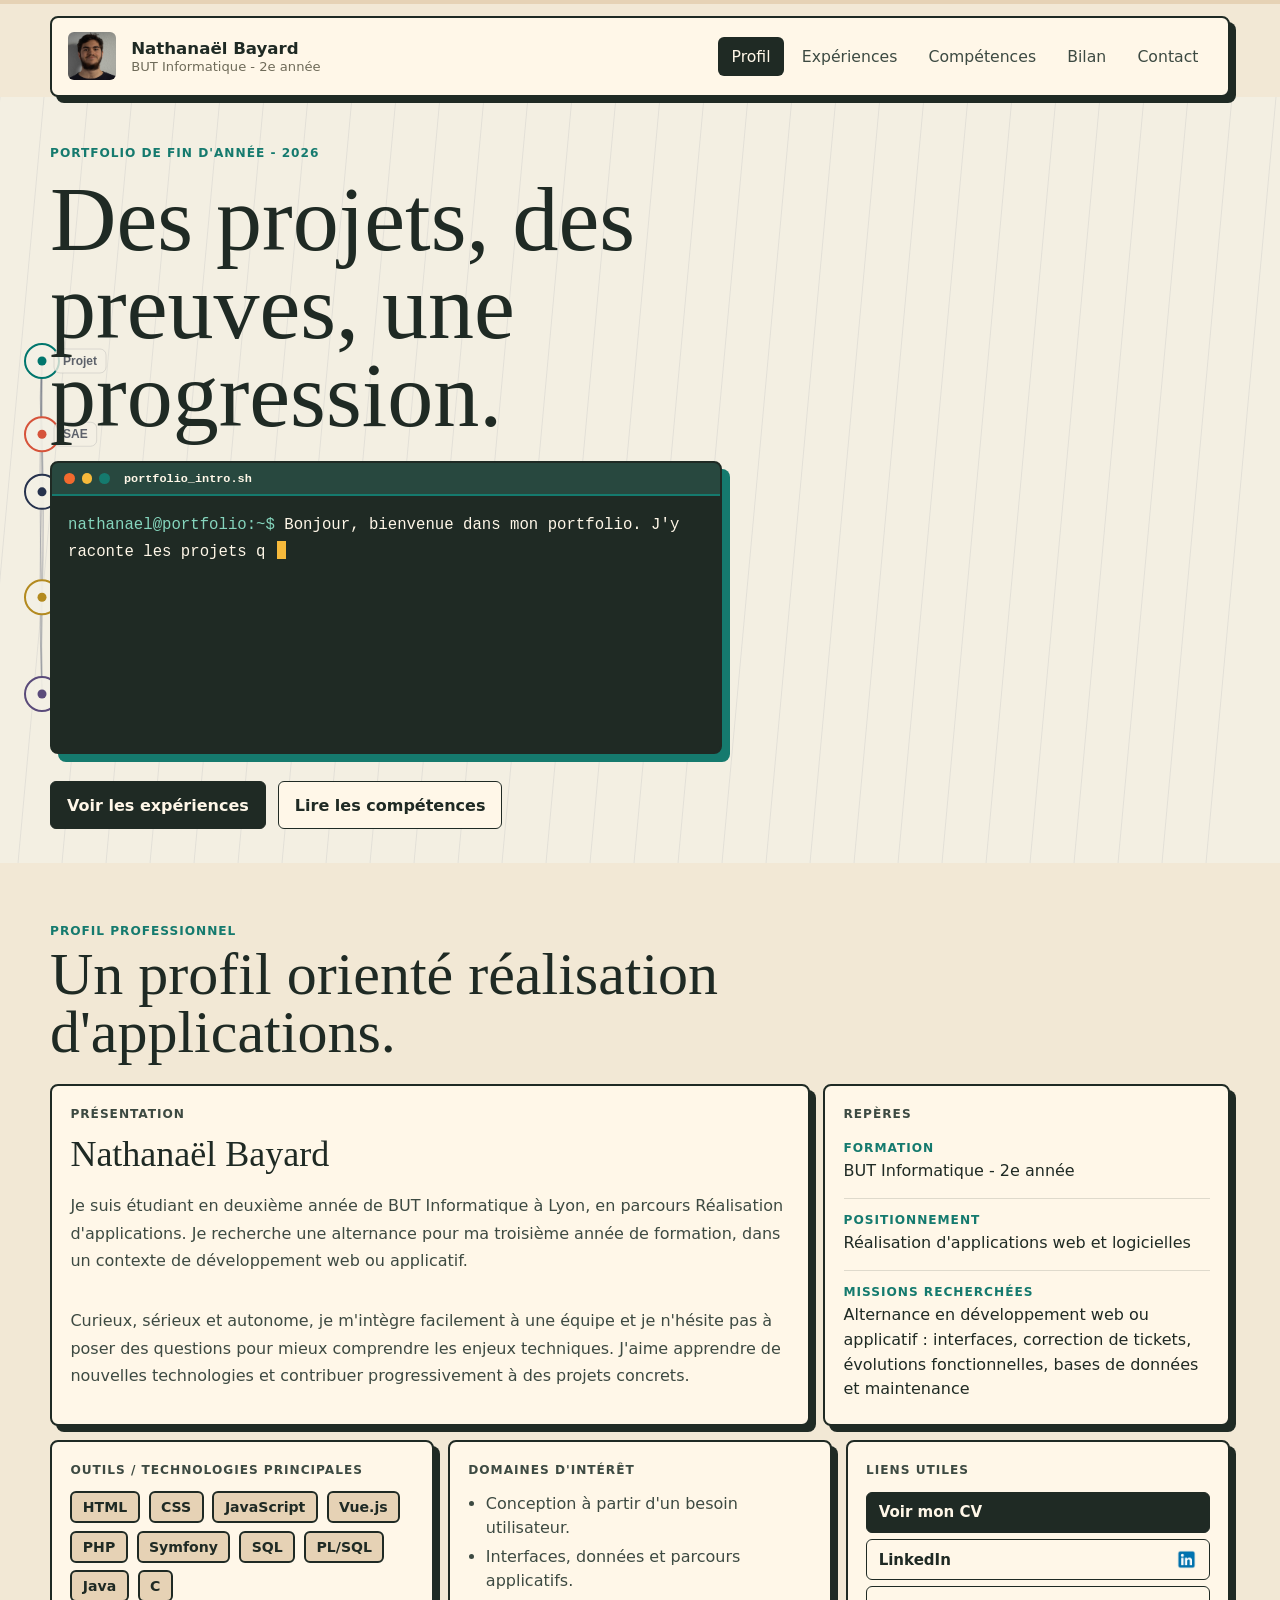
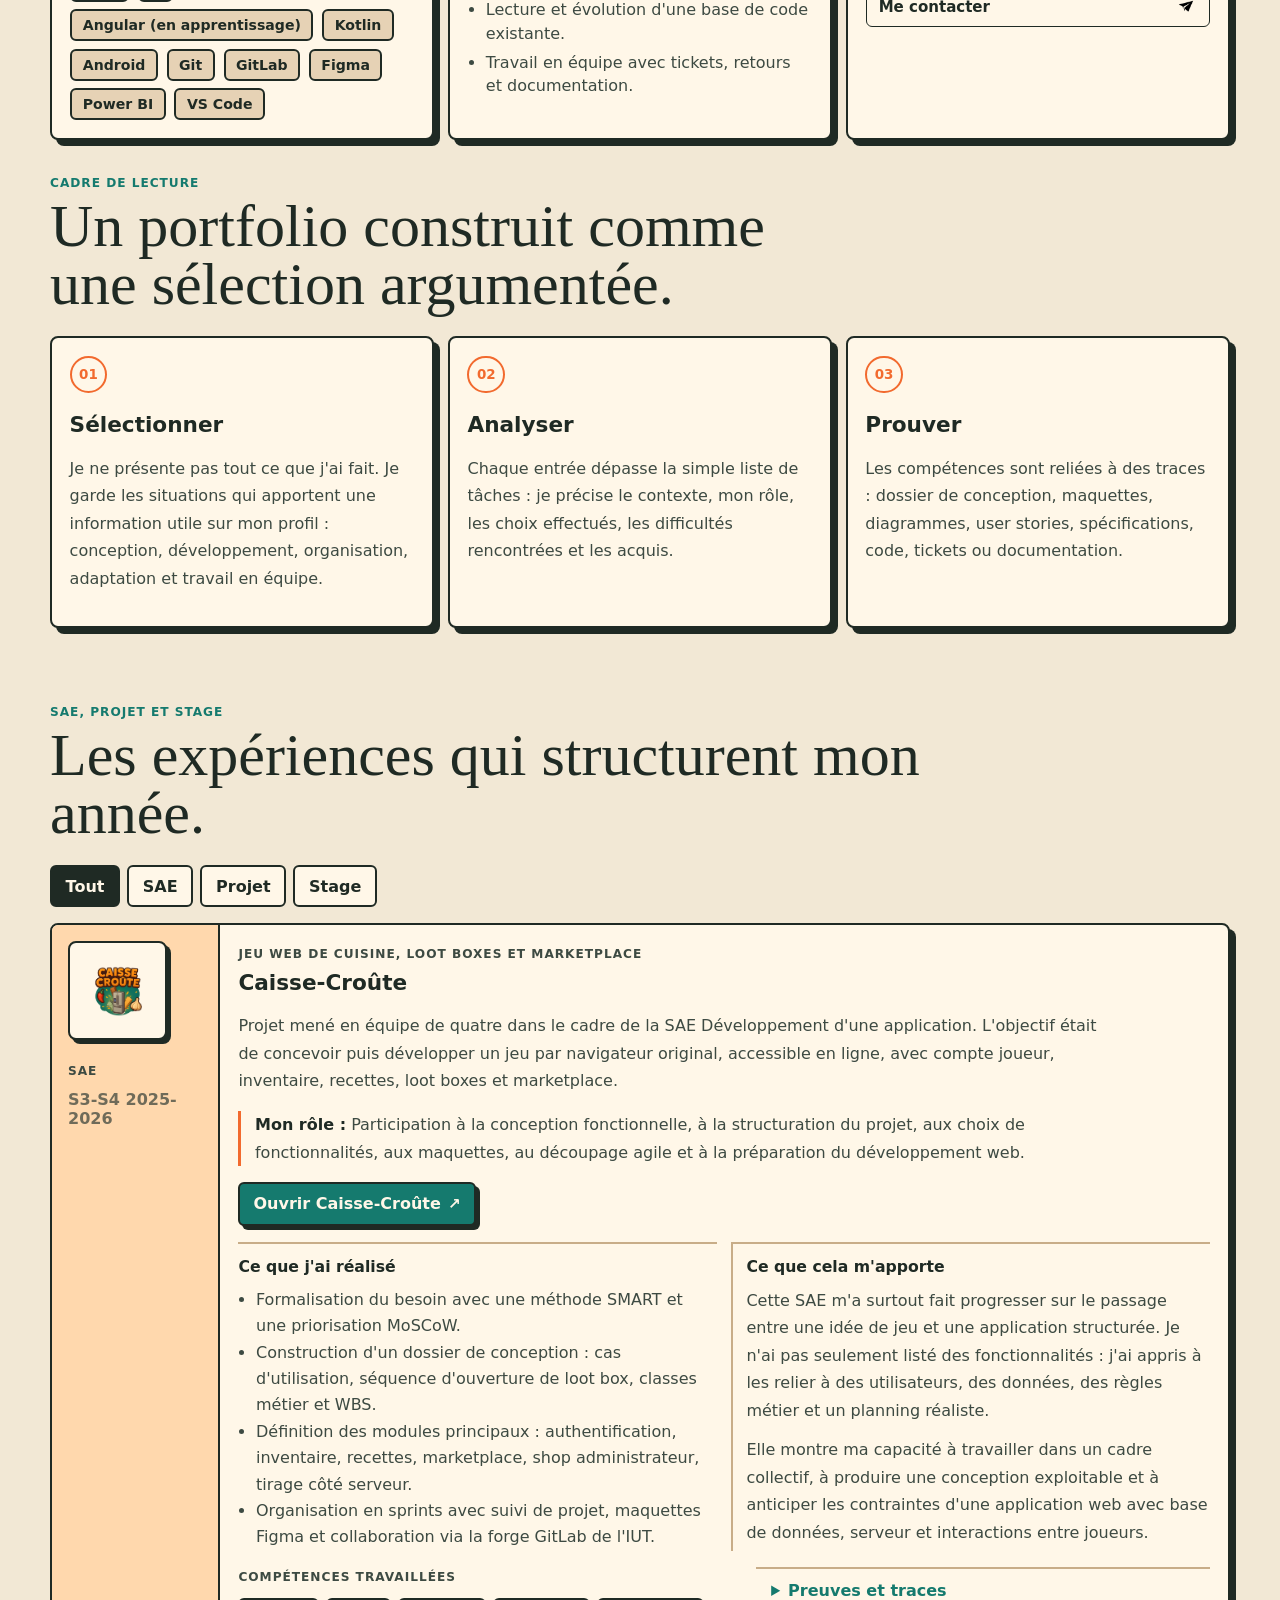
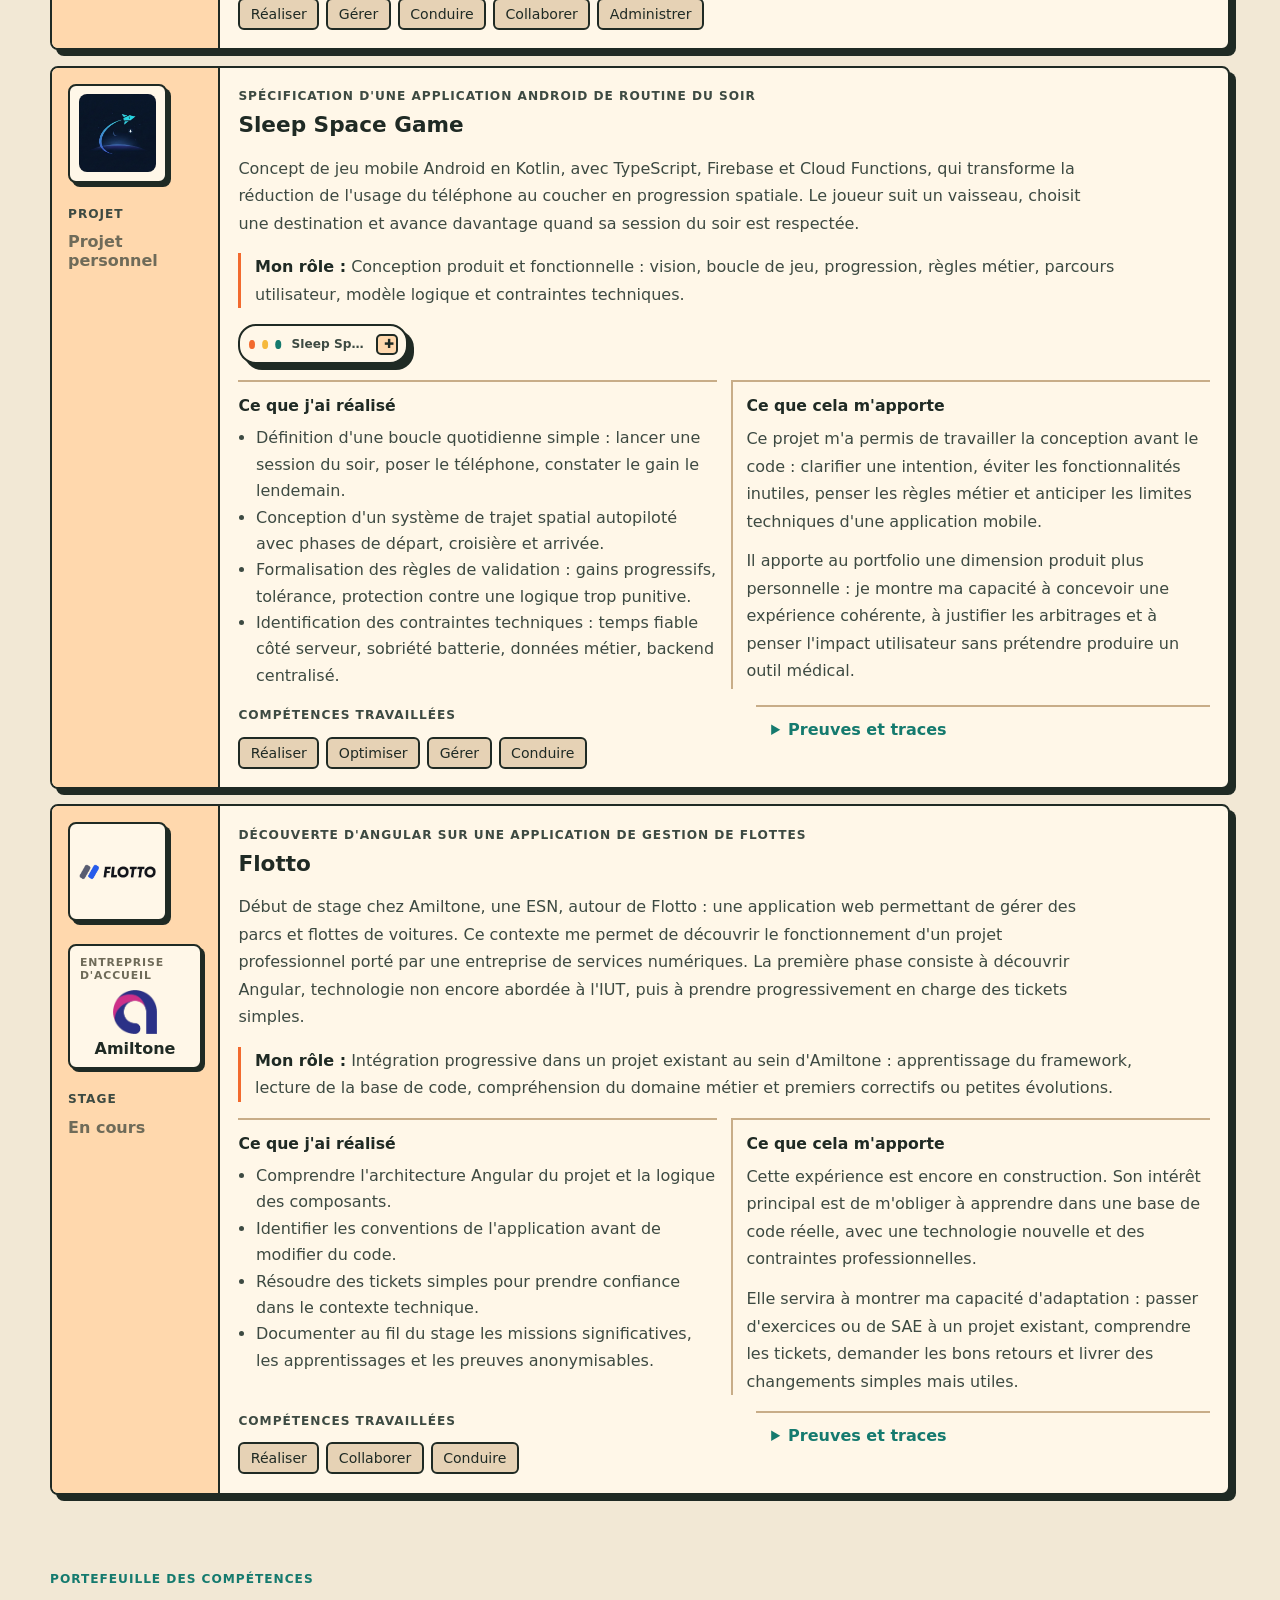
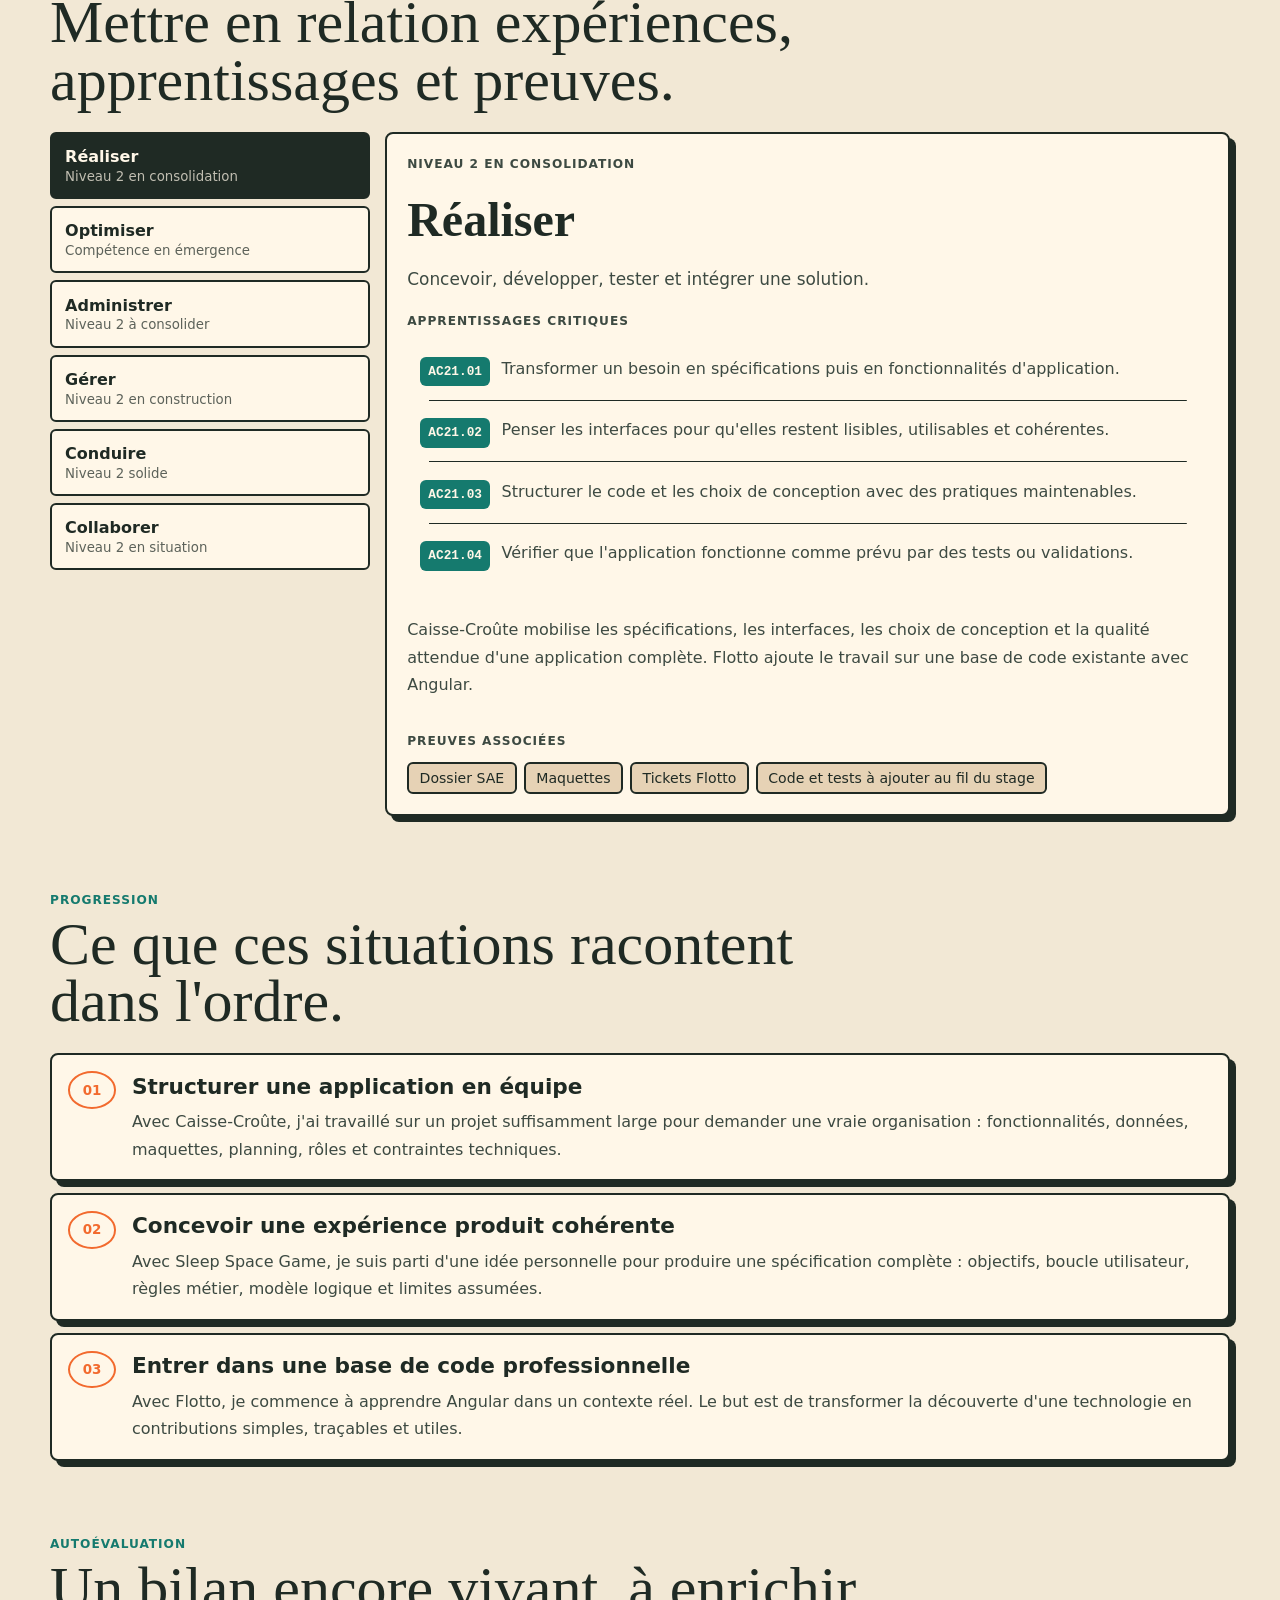
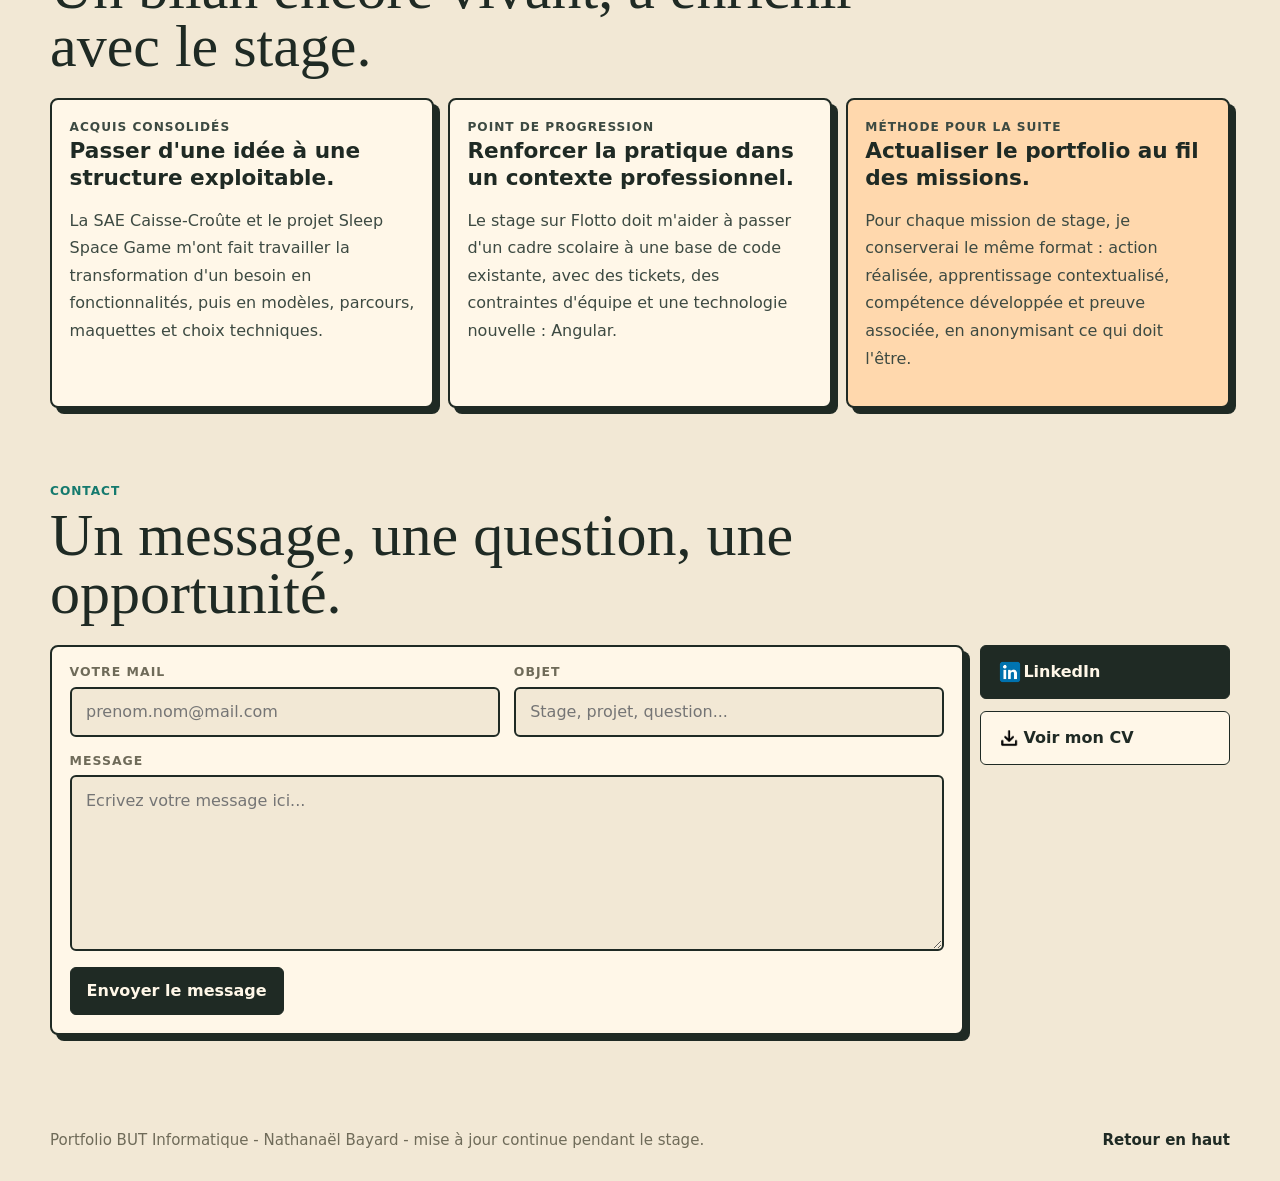
==== commit 940ec07e: "Update page title for clarity in portfolio presentation" ====
--- a/index.html
+++ b/index.html
@@ -3,7 +3,7 @@
   <head>
     <meta charset="UTF-8" />
     <meta name="viewport" content="width=device-width, initial-scale=1.0" />
-    <title>Nathana&euml;l Bayard | Portfolio BUT Informatique</title>
+    <title>Nathana&euml;l Bayard | Portfolio</title>
     <meta
       name="description"
       content="Portfolio de fin d'annee de Nathanael Bayard, etudiant en BUT Informatique : SAE, projet personnel, stage, competences et preuves."
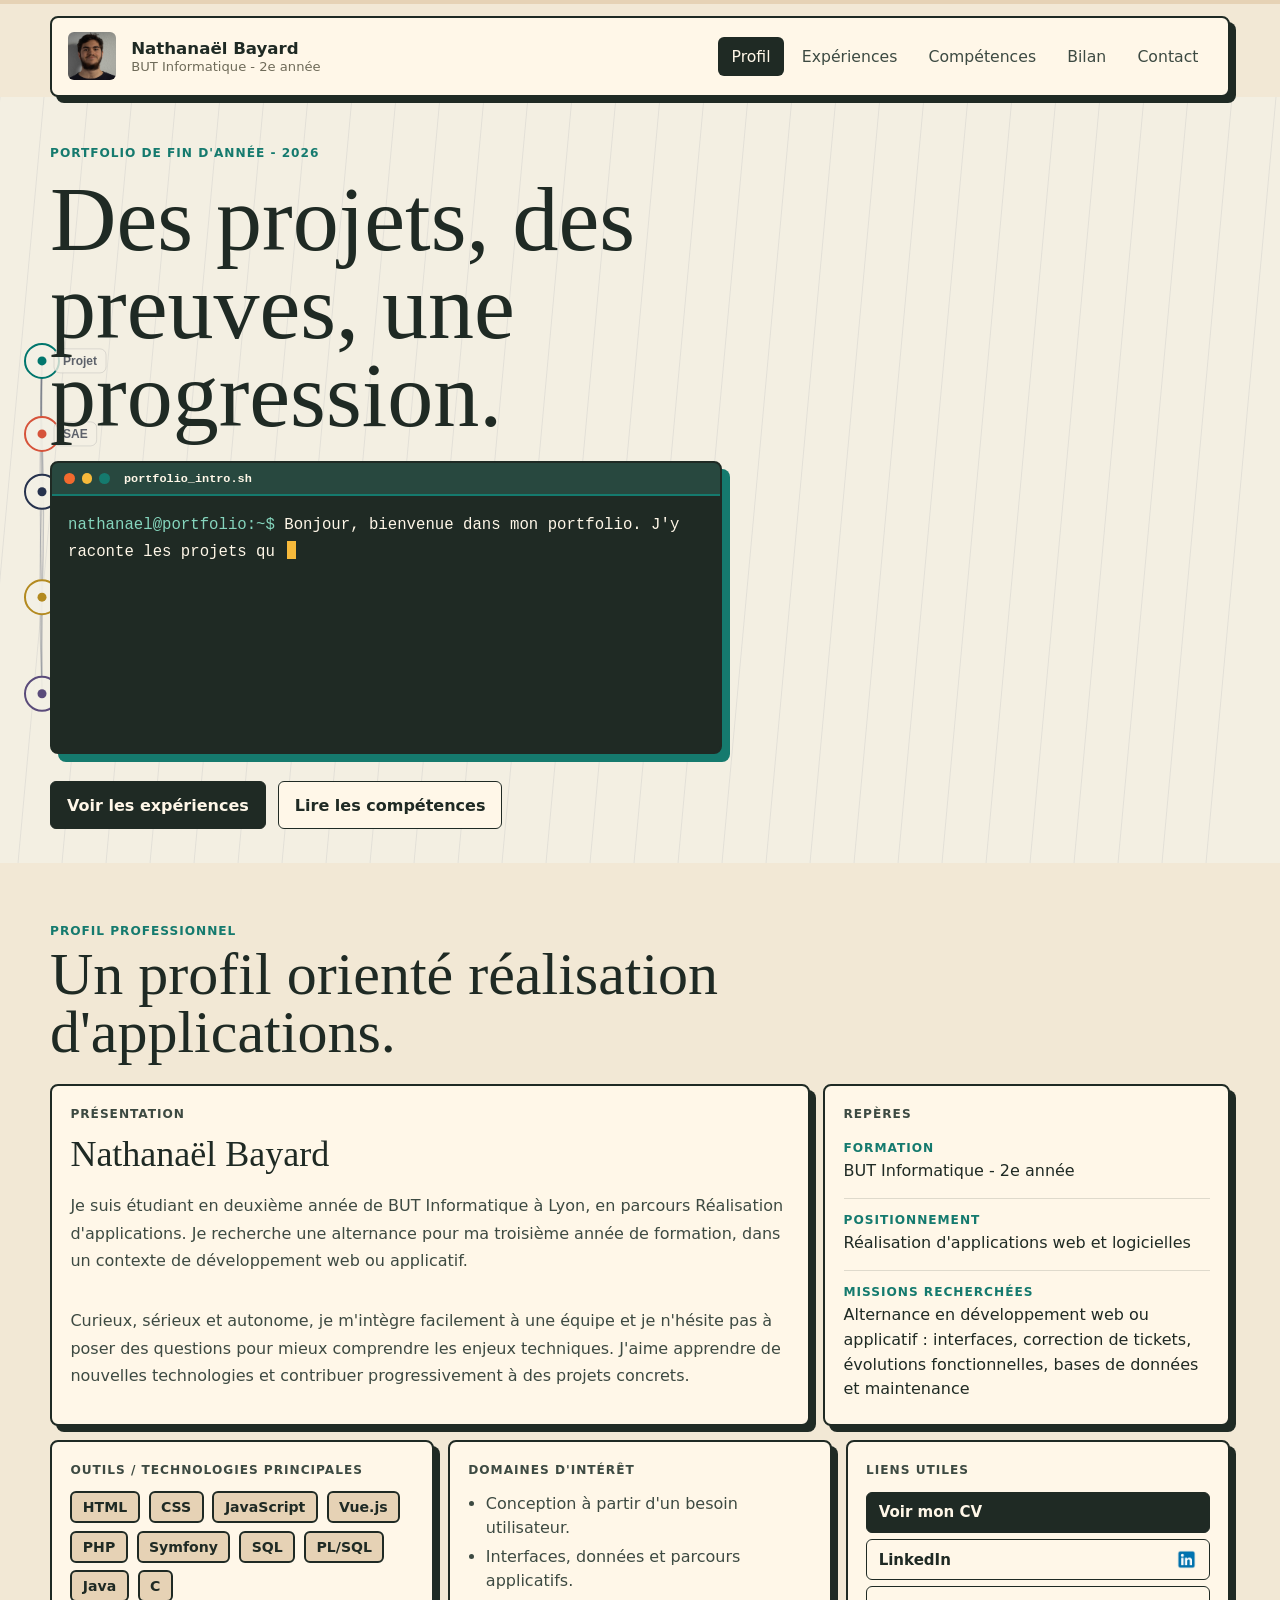
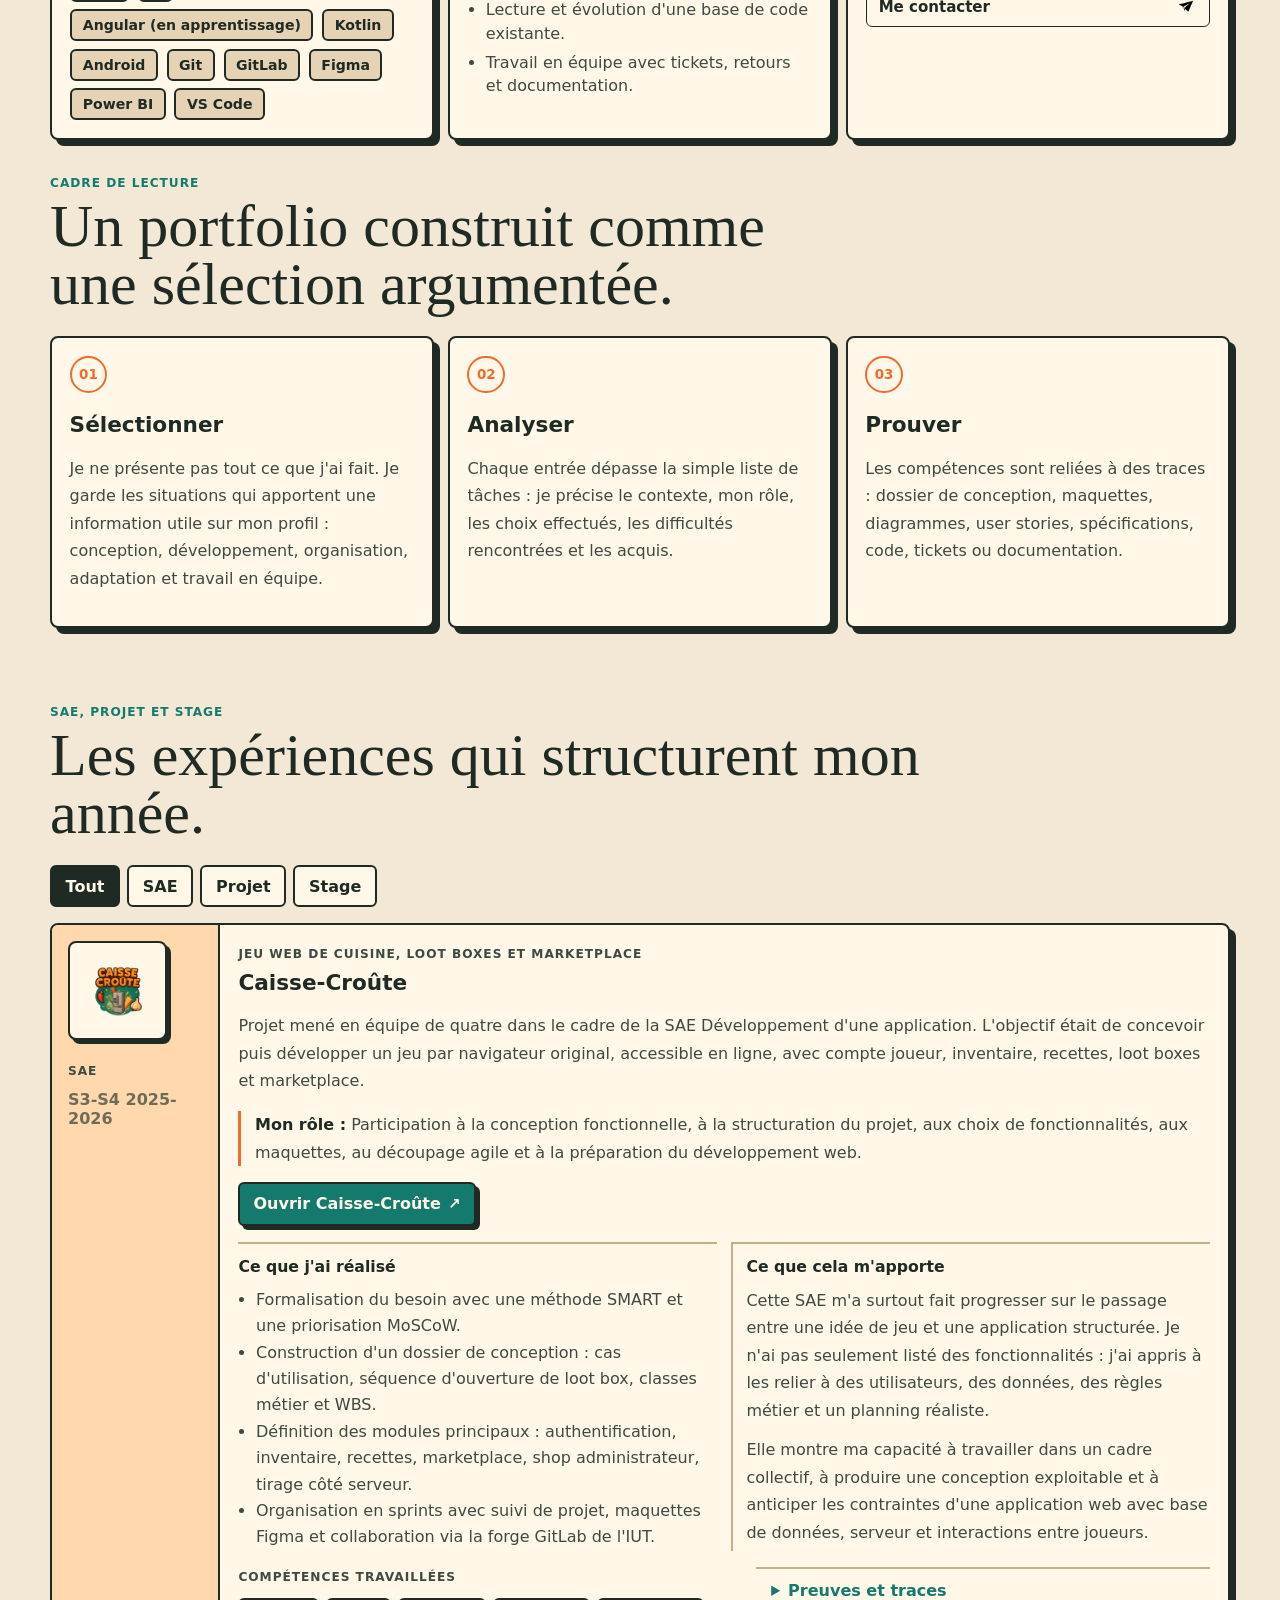
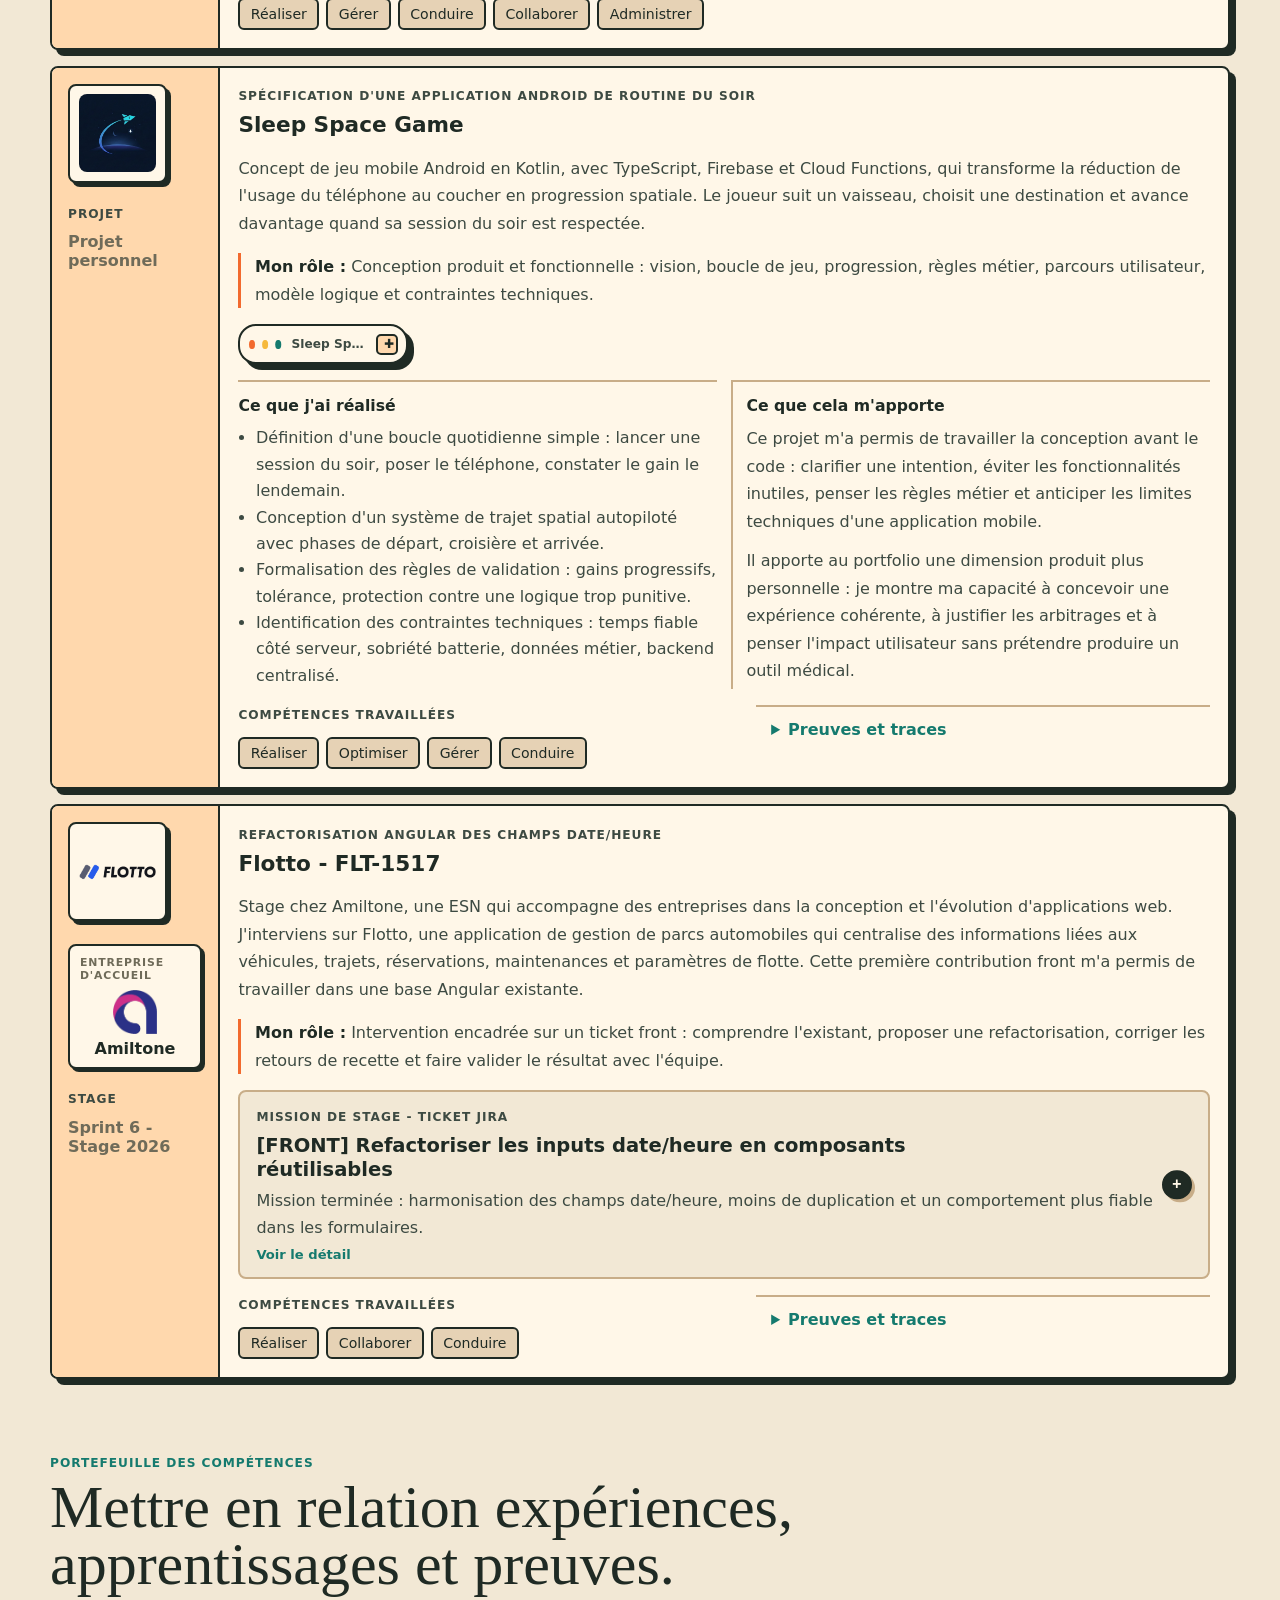
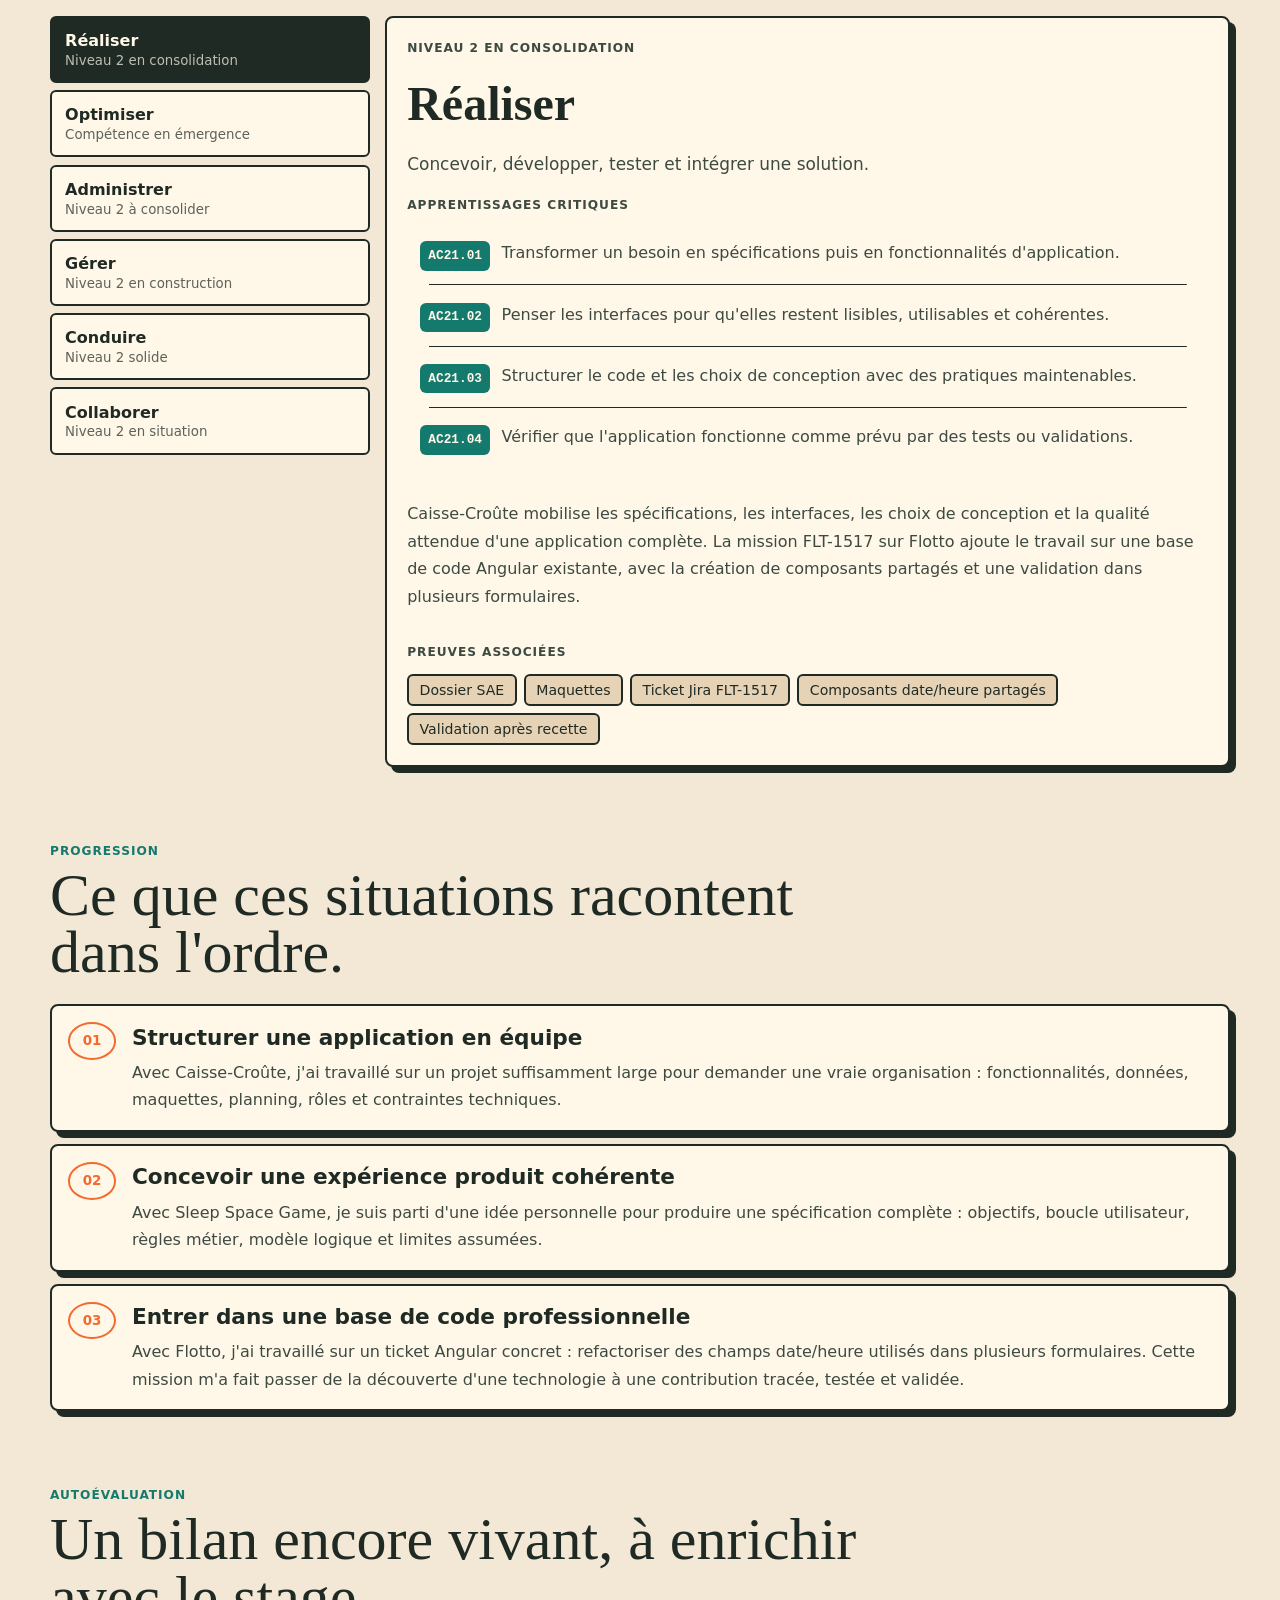
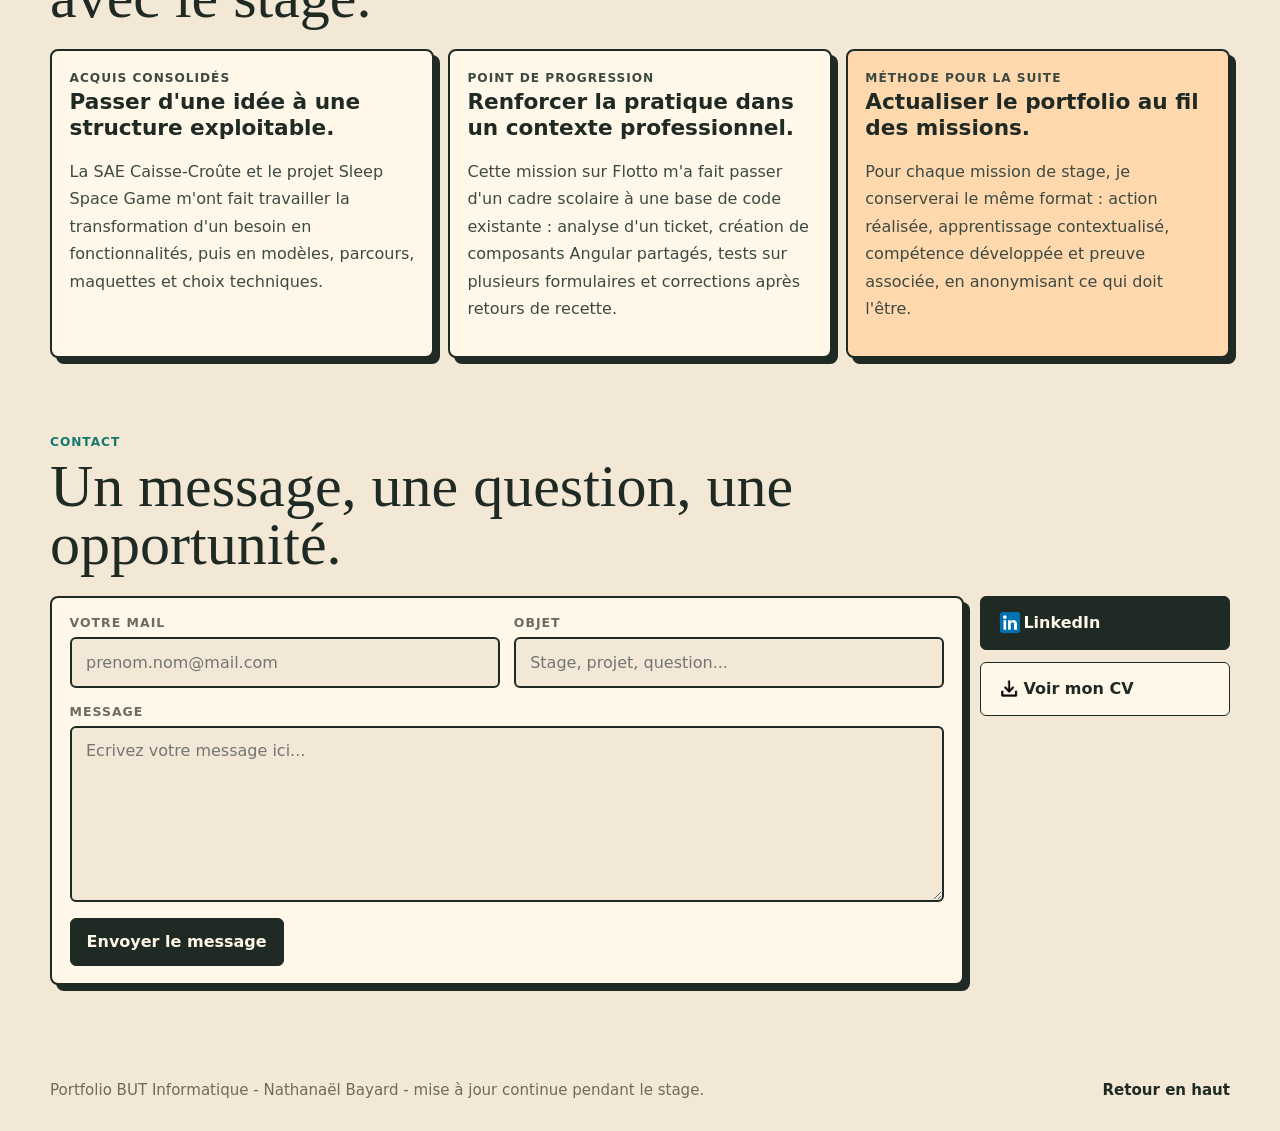
==== commit 7380c1b6: "Refactor mission details and enhance styling for better clarity and structure" ====
--- a/index.html
+++ b/index.html
@@ -527,10 +527,11 @@
             <p class="card-label">Point de progression</p>
             <h3>Renforcer la pratique dans un contexte professionnel.</h3>
             <p>
-              Le stage sur Flotto doit m'aider &agrave; passer d'un cadre
-              scolaire &agrave; une base de code existante, avec des tickets,
-              des contraintes d'&eacute;quipe et une technologie nouvelle :
-              Angular.
+              Cette mission sur Flotto m'a fait passer d'un cadre scolaire
+              &agrave; une base de code existante : analyse d'un ticket,
+              cr&eacute;ation de composants Angular partag&eacute;s, tests sur
+              plusieurs formulaires et corrections apr&egrave;s retours de
+              recette.
             </p>
           </article>
           <article class="bilan-card emphasis">
--- a/styles.css
+++ b/styles.css
@@ -968,13 +968,13 @@
 }
 
 .experience-summary {
-  max-width: 85ch;
+  width: 100%;
   margin: 0;
 }
 
 .experience-role {
+  width: 100%;
   margin: 0;
-  max-width: 88ch;
   padding-left: 0.85rem;
   border-left: 3px solid var(--red);
 }
@@ -1287,6 +1287,152 @@
 
 .analysis-grid p + p {
   margin-top: 0.75rem;
+}
+
+.mission-focus {
+  border: 2px solid var(--line-soft);
+  border-radius: 8px;
+  background: var(--paper);
+  overflow: hidden;
+}
+
+.mission-summary {
+  position: relative;
+  display: grid;
+  gap: 0.38rem;
+  padding: 0.95rem 3.2rem 0.95rem 1rem;
+  color: var(--ink);
+  cursor: pointer;
+  font-weight: 400;
+  list-style: none;
+}
+
+.mission-summary::-webkit-details-marker {
+  display: none;
+}
+
+.mission-summary::after {
+  position: absolute;
+  top: 50%;
+  right: 1rem;
+  display: grid;
+  place-items: center;
+  width: 1.85rem;
+  height: 1.85rem;
+  border: 2px solid var(--ink);
+  border-radius: 50%;
+  color: var(--surface);
+  background: var(--ink);
+  box-shadow: 3px 3px 0 var(--line-soft);
+  content: "+";
+  font-family: "Cascadia Mono", Consolas, monospace;
+  font-weight: 900;
+  line-height: 1;
+  transform: translateY(-50%);
+}
+
+.mission-focus[open] .mission-summary::after {
+  content: "-";
+}
+
+.mission-summary:focus-visible {
+  outline: 3px solid var(--gold);
+  outline-offset: -5px;
+}
+
+.mission-summary > span {
+  color: var(--green);
+  font-size: 0.82rem;
+  font-weight: 850;
+}
+
+.mission-focus-body {
+  display: grid;
+  gap: 0.85rem;
+  padding: 0 1rem 1rem;
+}
+
+.mission-context {
+  padding-top: 0.8rem;
+  border-top: 2px solid var(--line-soft);
+}
+
+.mission-focus h4,
+.mission-focus h5 {
+  margin: 0;
+  color: var(--ink);
+  line-height: 1.25;
+}
+
+.mission-focus h4 {
+  max-width: 58ch;
+  font-size: 1.22rem;
+}
+
+.mission-focus h5 {
+  font-size: 0.98rem;
+}
+
+.mission-focus p {
+  margin: 0;
+  color: var(--ink-soft);
+  line-height: 1.64;
+}
+
+.mission-focus ul {
+  margin: 0;
+  padding-left: 1.05rem;
+  color: var(--ink-soft);
+  line-height: 1.58;
+}
+
+.mission-grid {
+  display: grid;
+  grid-template-columns: repeat(2, minmax(0, 1fr));
+  gap: 0.85rem;
+}
+
+.mission-grid-three {
+  grid-template-columns: repeat(3, minmax(0, 1fr));
+}
+
+.mission-grid section,
+.mission-competences {
+  padding-top: 0.8rem;
+  border-top: 2px solid var(--line-soft);
+}
+
+.mission-grid section {
+  display: grid;
+  align-content: start;
+  gap: 0.55rem;
+}
+
+.mission-competences {
+  display: grid;
+  gap: 0.75rem;
+}
+
+.mission-competences > div {
+  display: grid;
+  gap: 0;
+}
+
+.mission-competences article {
+  display: grid;
+  gap: 0.36rem;
+  padding: 0.8rem 0;
+  border-top: 1px solid rgba(31, 43, 36, 0.18);
+  background: transparent;
+}
+
+.mission-competences article:first-child {
+  padding-top: 0;
+  border-top: 0;
+}
+
+.mission-competences strong {
+  color: var(--ink);
 }
 
 .evidence-row {
@@ -1755,6 +1901,12 @@
     max-width: 620px;
   }
 
+  .mission-grid,
+  .mission-grid-three,
+  .mission-competences > div {
+    grid-template-columns: 1fr;
+  }
+
   .competence-index {
     position: relative;
     overflow-x: auto;
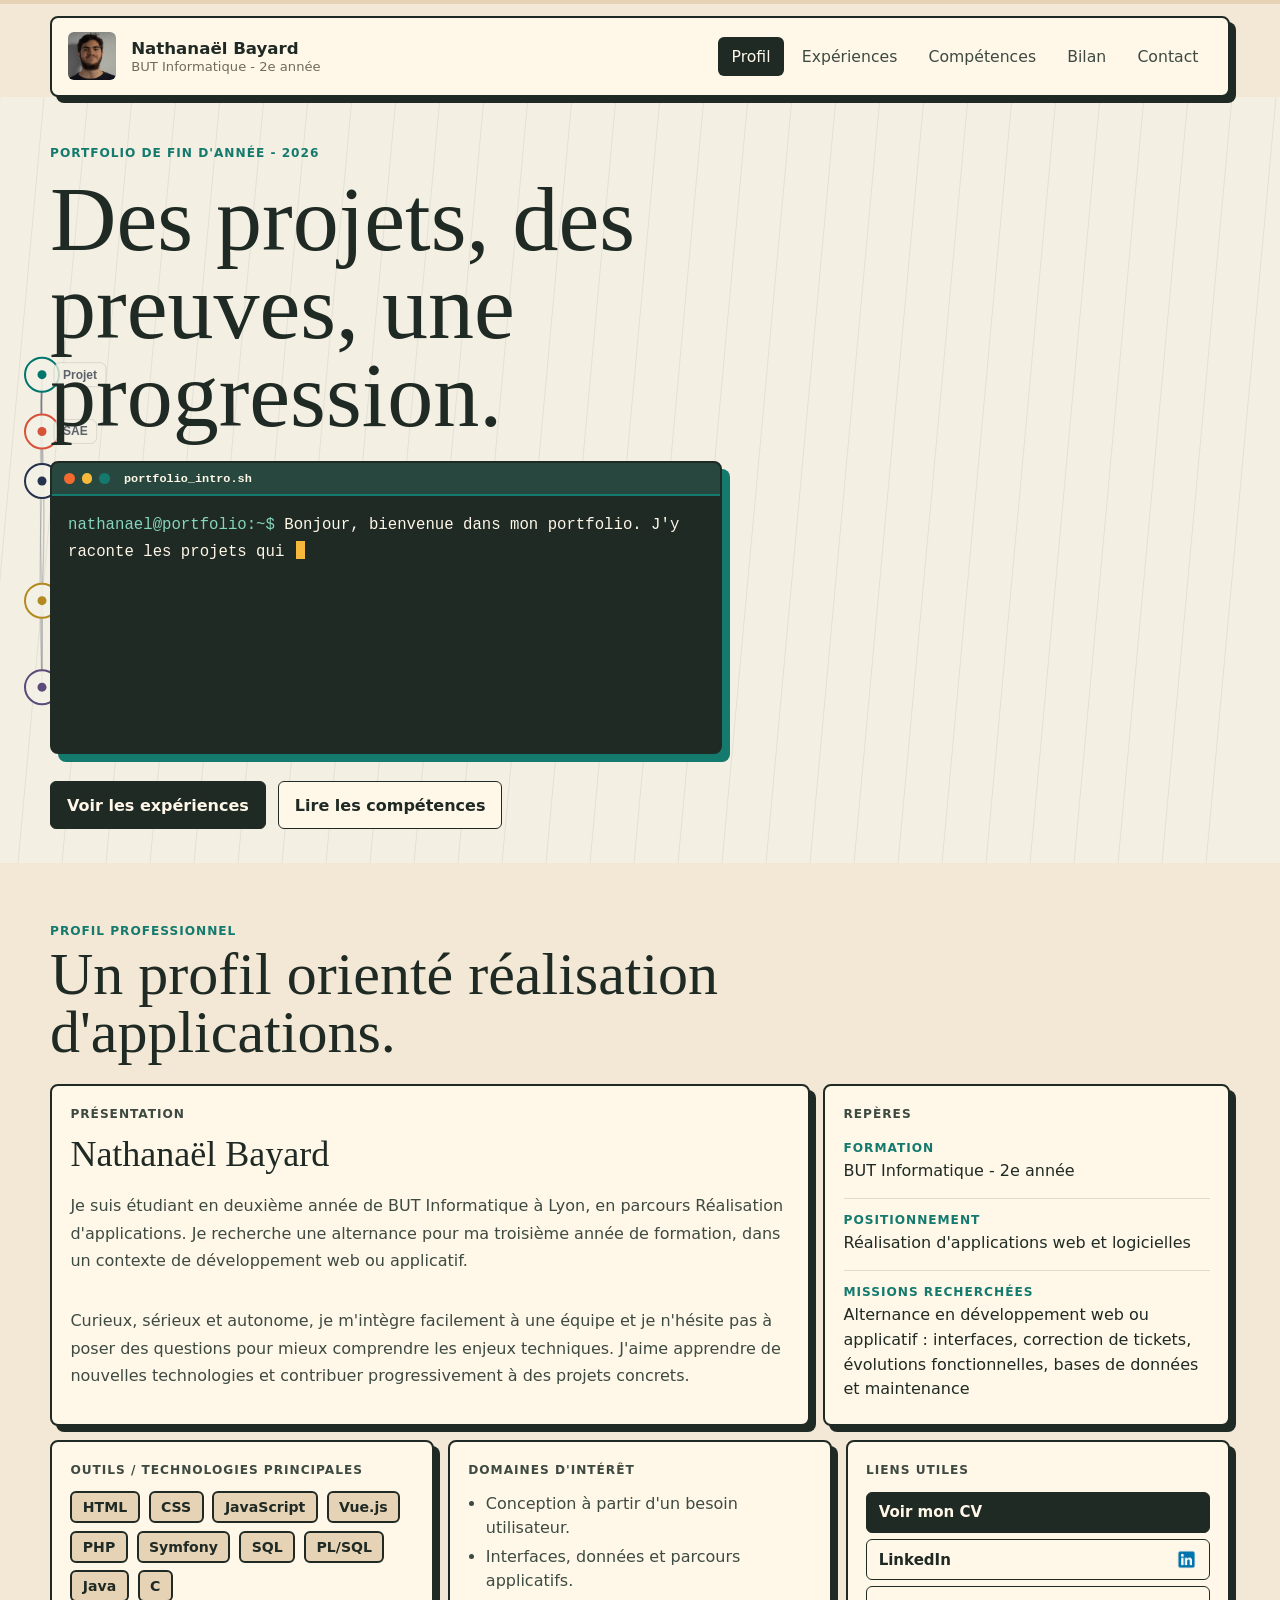
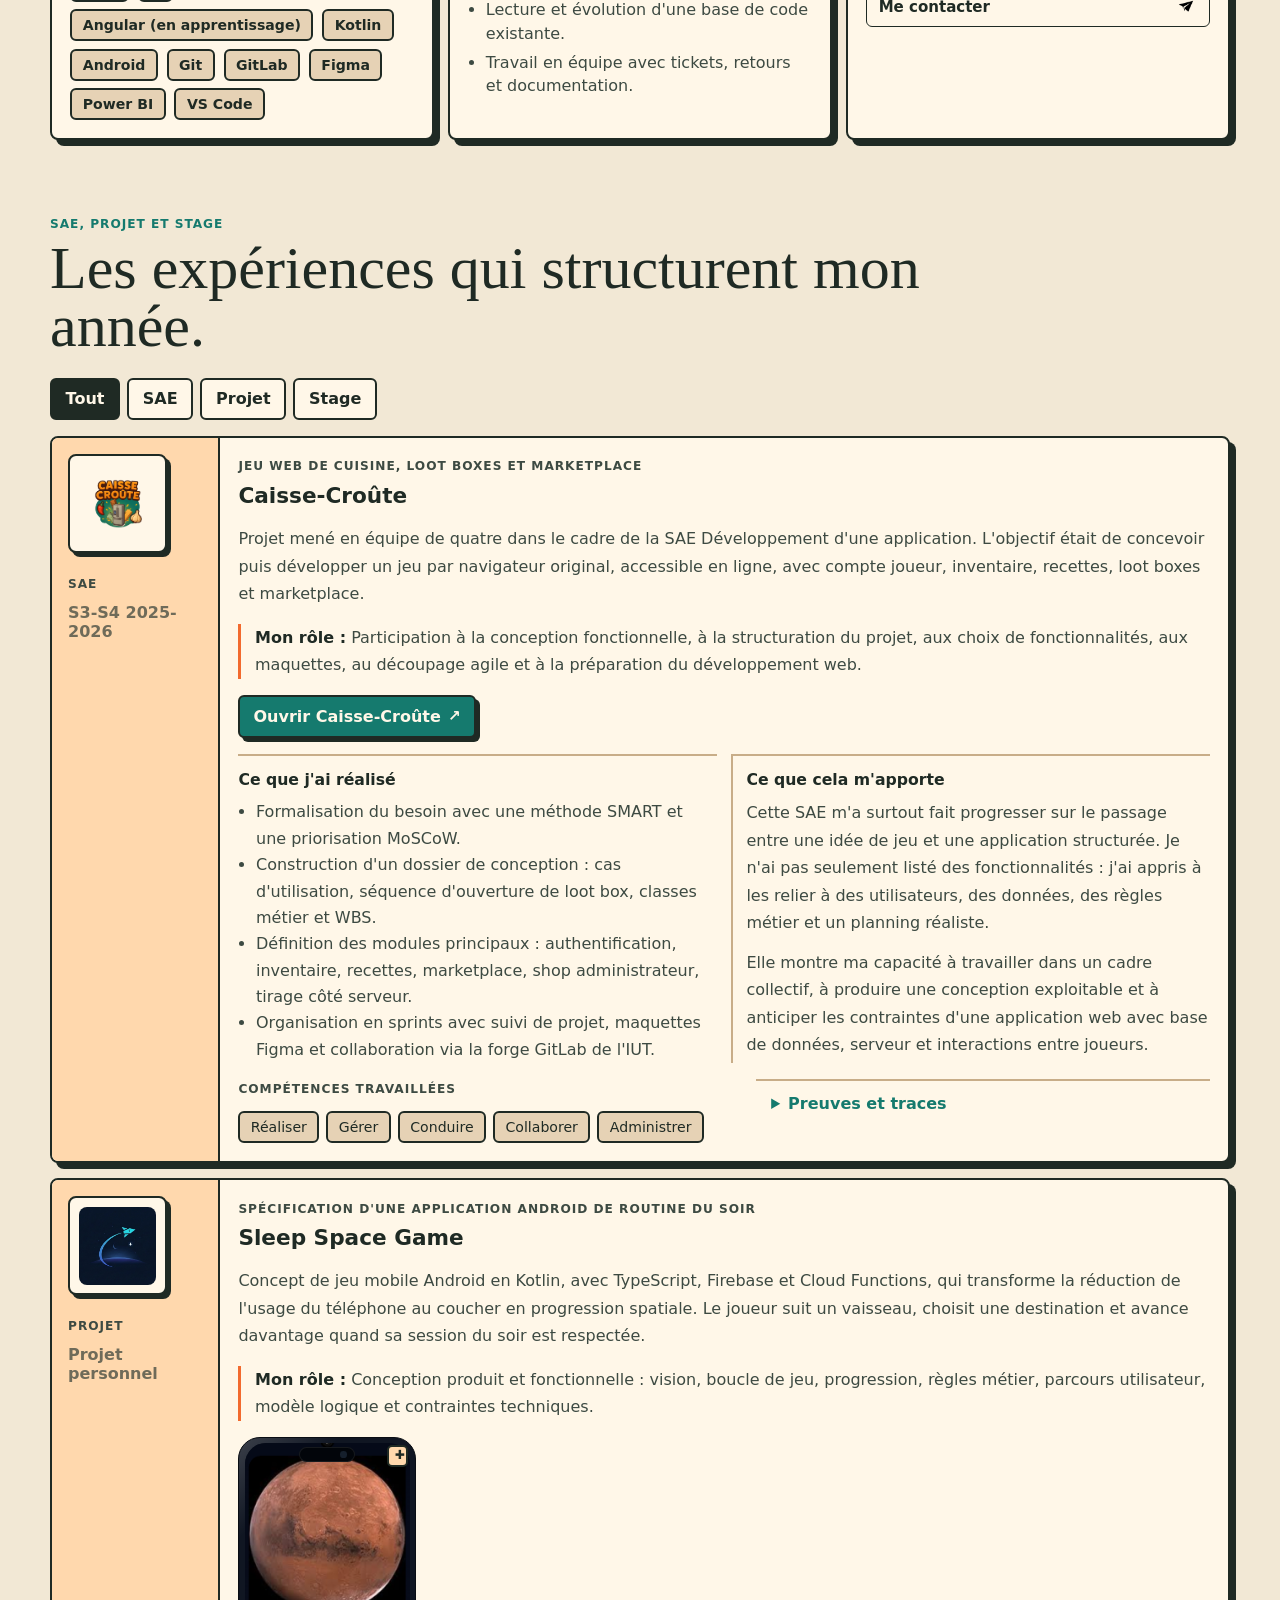
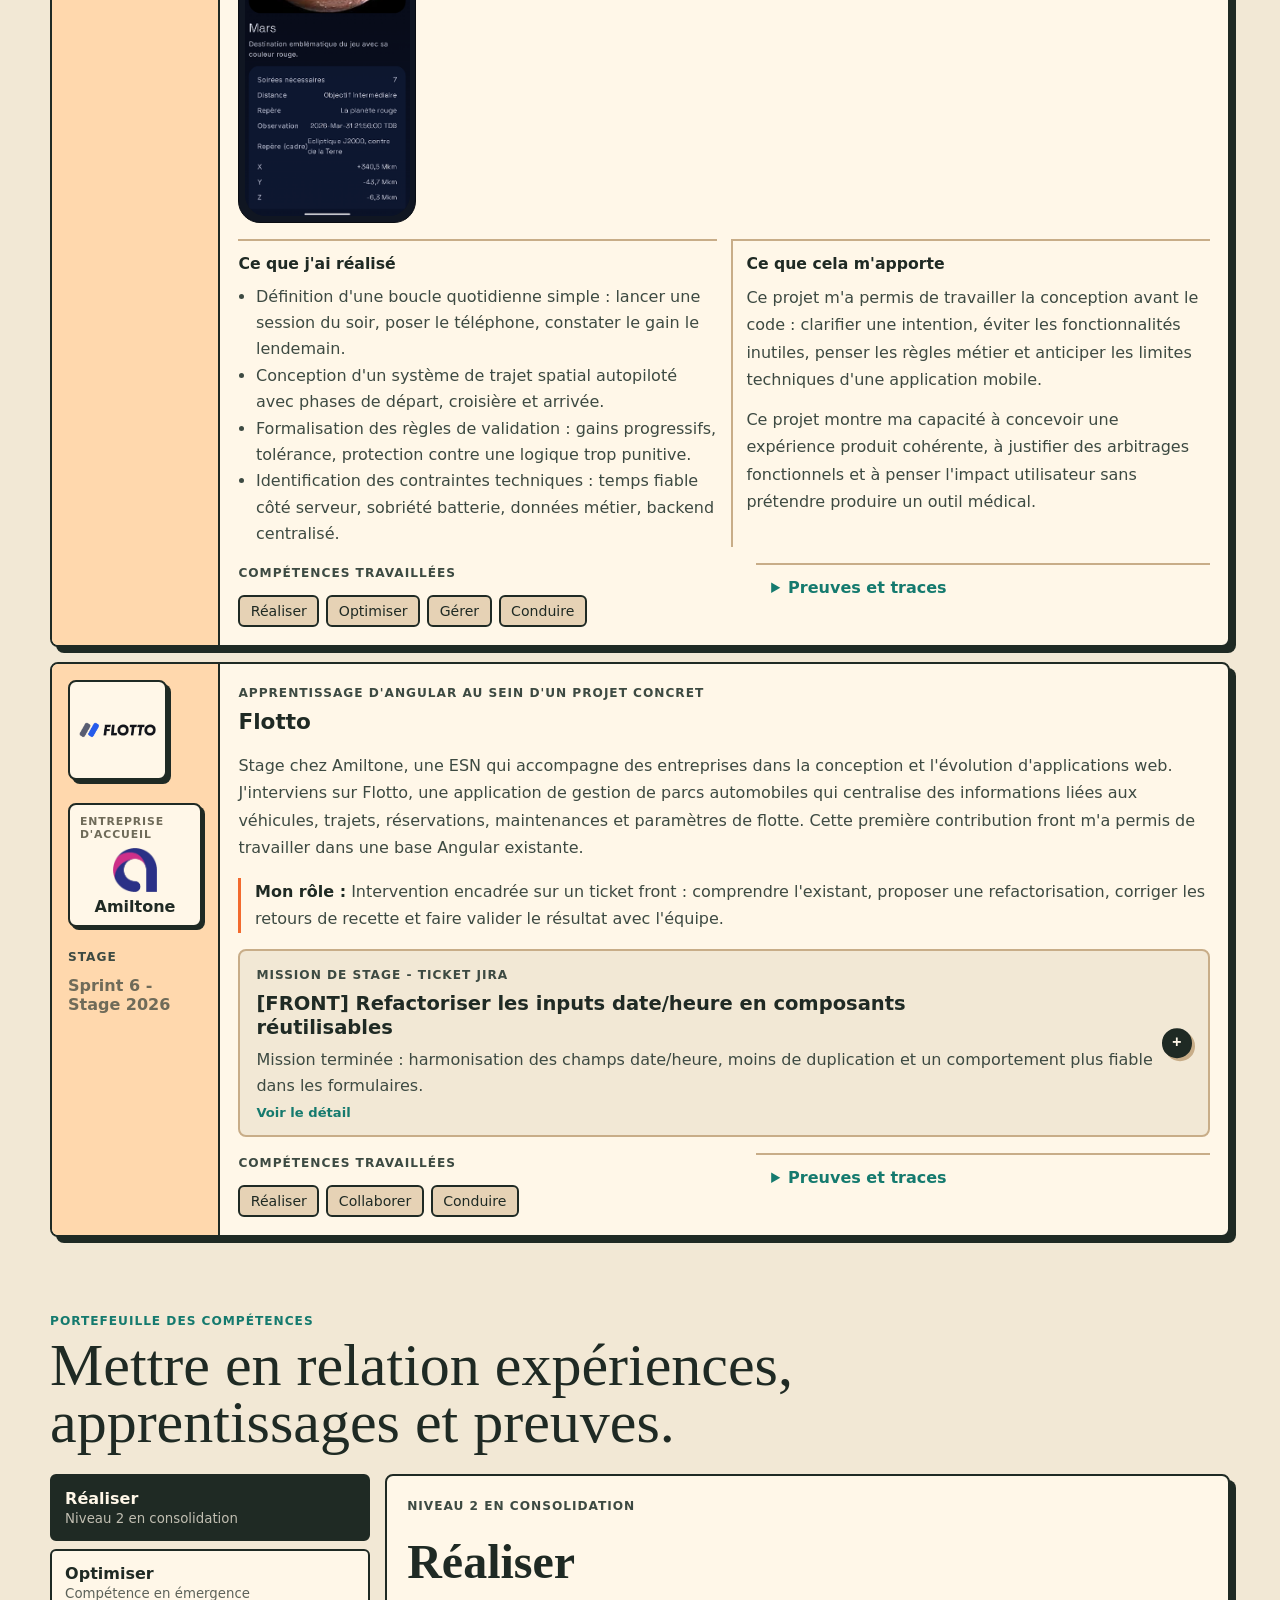
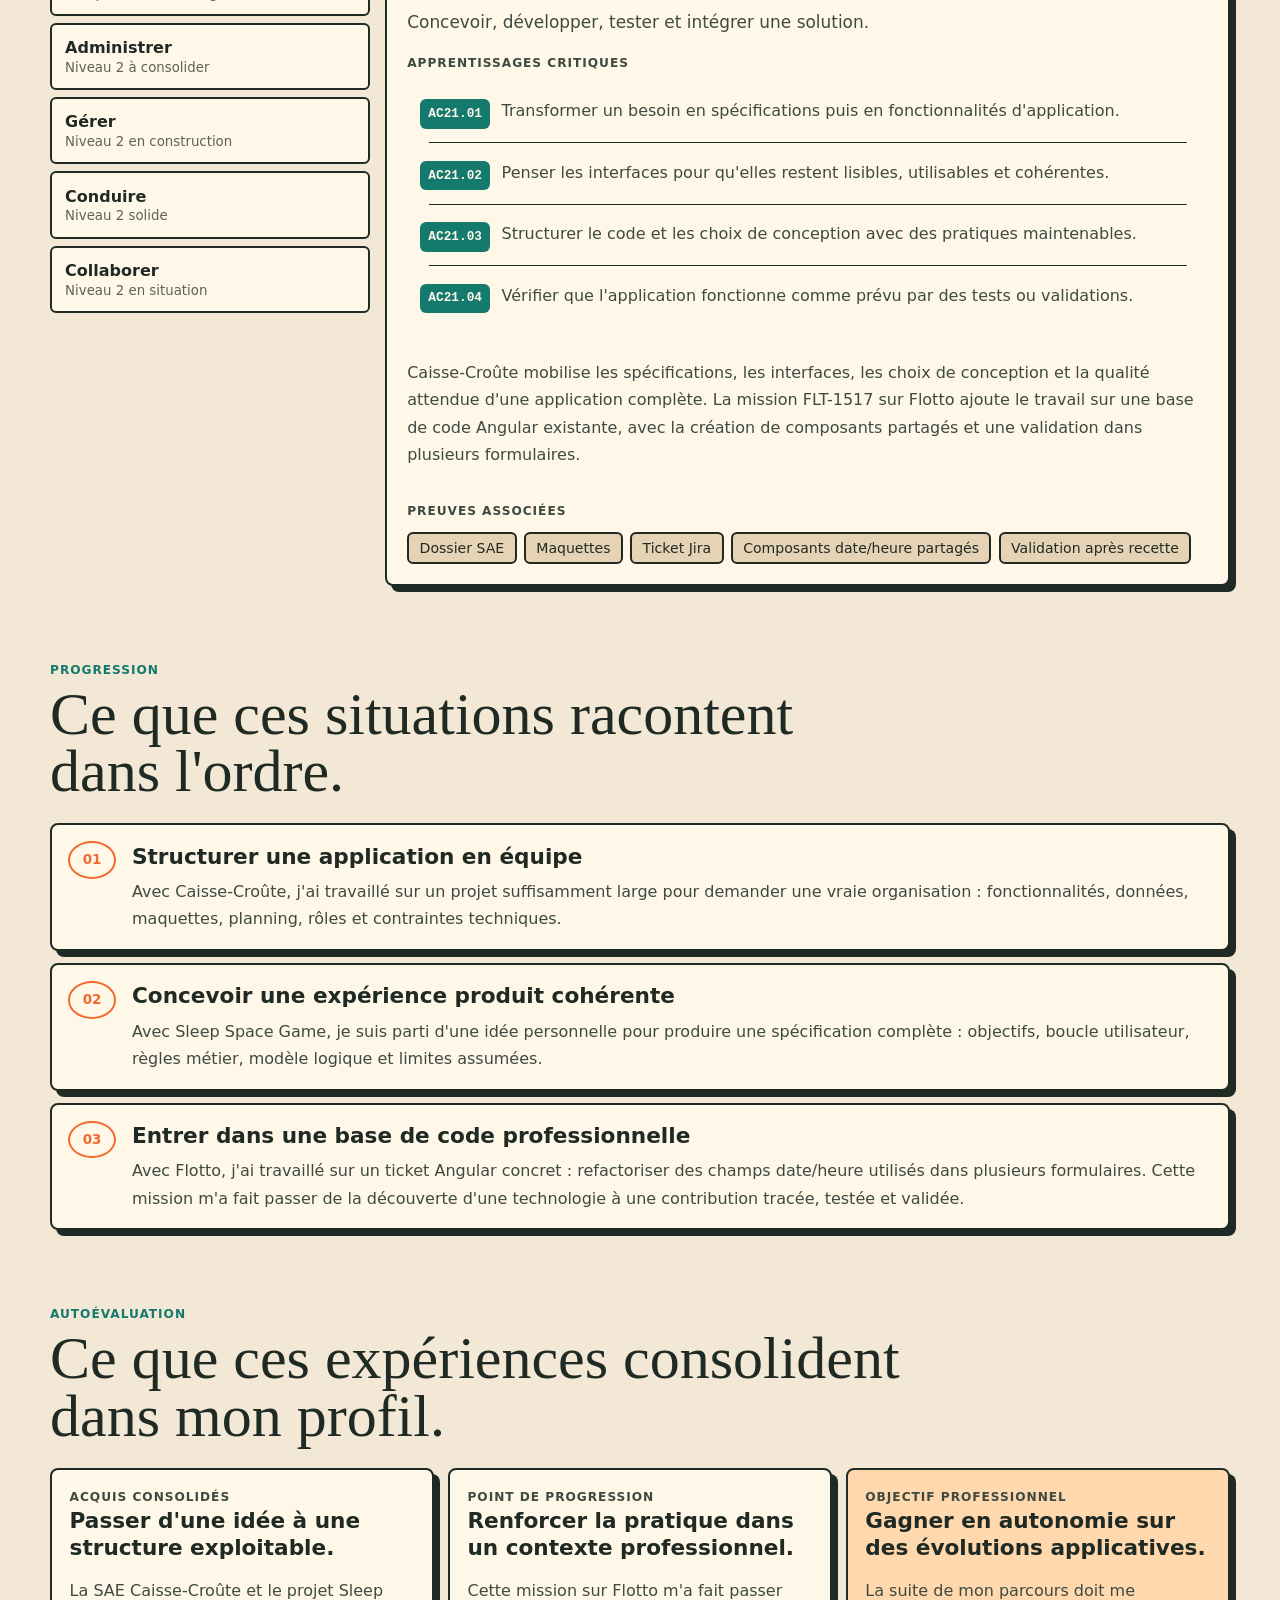
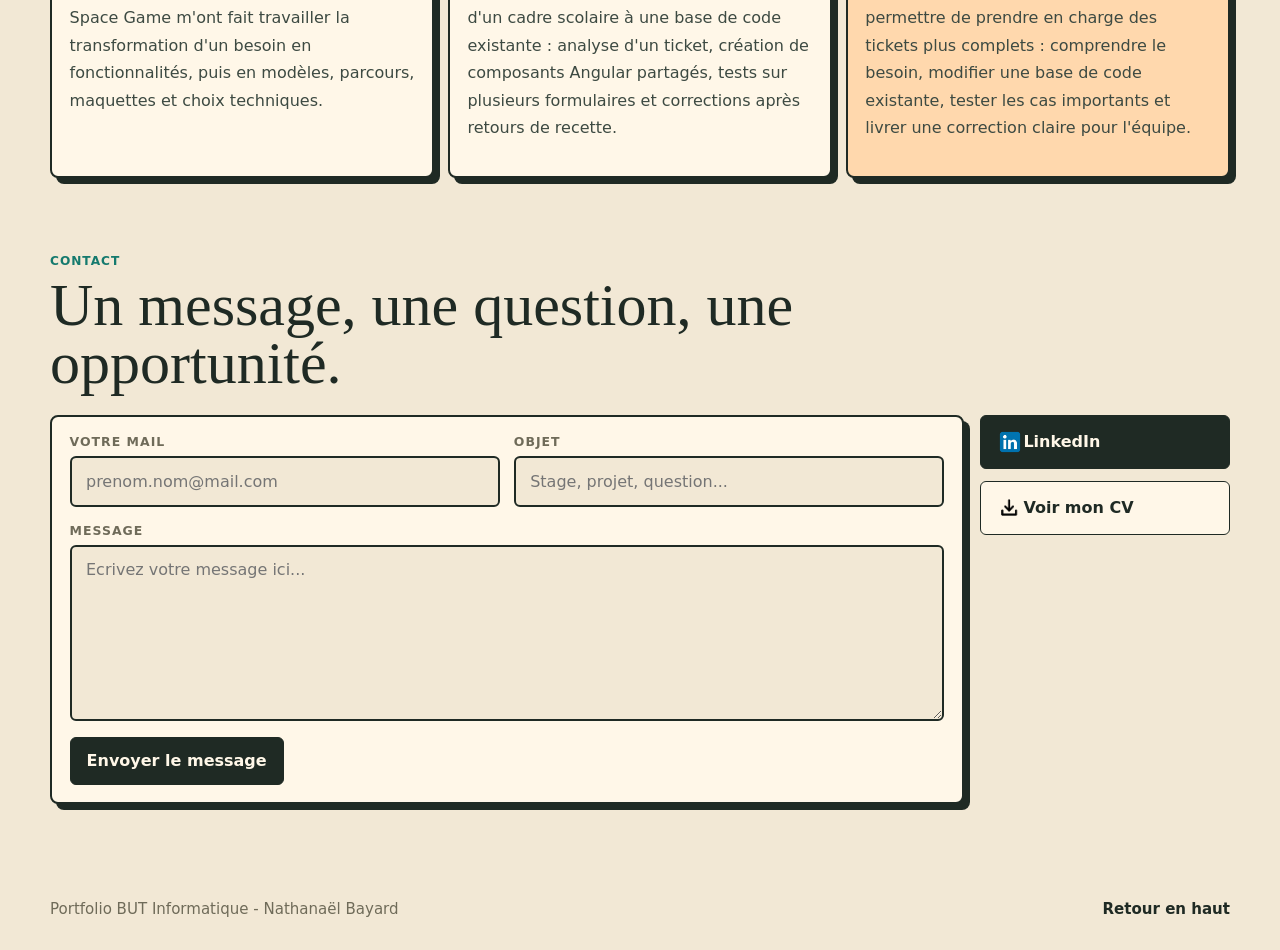
==== commit 5b6cc8ab: "Add diagnostic and evaluation documents, enhance portfolio structure and styling" ====
--- a/index.html
+++ b/index.html
@@ -408,6 +408,7 @@
         </div>
       </section>
 
+      <!--
       <section id="parcours" class="section section-lead reveal">
         <div class="section-heading">
           <p class="eyebrow">Cadre de lecture</p>
@@ -447,6 +448,7 @@
           </article>
         </div>
       </section>
+      -->
 
       <section id="experiences" class="section reveal">
         <div class="section-heading wide">
@@ -507,7 +509,7 @@
       <section id="bilan" class="section reveal">
         <div class="section-heading wide">
           <p class="eyebrow">Auto&eacute;valuation</p>
-          <h2>Un bilan encore vivant, &agrave; enrichir avec le stage.</h2>
+          <h2>Ce que ces exp&eacute;riences consolident dans mon profil.</h2>
         </div>
 
         <div class="bilan-grid">
@@ -535,14 +537,13 @@
             </p>
           </article>
           <article class="bilan-card emphasis">
-            <p class="card-label">M&eacute;thode pour la suite</p>
-            <h3>Actualiser le portfolio au fil des missions.</h3>
-            <p>
-              Pour chaque mission de stage, je conserverai le m&ecirc;me format
-              : action r&eacute;alis&eacute;e, apprentissage
-              contextualis&eacute;, comp&eacute;tence d&eacute;velopp&eacute;e
-              et preuve associ&eacute;e, en anonymisant ce qui doit
-              l'&ecirc;tre.
+            <p class="card-label">Objectif professionnel</p>
+            <h3>Gagner en autonomie sur des &eacute;volutions applicatives.</h3>
+            <p>
+              La suite de mon parcours doit me permettre de prendre en charge
+              des tickets plus complets : comprendre le besoin, modifier une
+              base de code existante, tester les cas importants et livrer une
+              correction claire pour l'&eacute;quipe.
             </p>
           </article>
         </div>
@@ -647,10 +648,7 @@
     </main>
 
     <footer class="site-footer">
-      <p>
-        Portfolio BUT Informatique - Nathana&euml;l Bayard - mise &agrave; jour
-        continue pendant le stage.
-      </p>
+      <p>Portfolio BUT Informatique - Nathana&euml;l Bayard</p>
       <a href="#top">Retour en haut</a>
     </footer>
 
--- a/styles.css
+++ b/styles.css
@@ -877,6 +877,7 @@
 }
 
 .experience-logo-wrap {
+  position: relative;
   display: grid;
   place-items: center;
   width: 6.2rem;
@@ -887,6 +888,40 @@
   border-radius: 8px;
   background: var(--surface);
   box-shadow: 4px 4px 0 var(--ink);
+}
+
+.experience-logo-link-block {
+  position: relative;
+  width: 100%;
+  height: 100%;
+}
+
+.experience-logo-link-block::after {
+  position: absolute;
+  top: 0;
+  left: 100%;
+  width: 0.95rem;
+  height: 100%;
+  content: "";
+}
+
+.experience-logo-link {
+  display: block;
+  width: 100%;
+  height: 100%;
+  border-radius: 6px;
+}
+
+.experience-logo-link:focus-visible {
+  outline: 3px solid var(--gold);
+  outline-offset: 4px;
+}
+
+.experience-logo-link-block:hover .site-preview,
+.experience-logo-link-block:focus-within .site-preview {
+  opacity: 1;
+  transform: translateY(0);
+  pointer-events: auto;
 }
 
 .experience-logo {
@@ -1095,6 +1130,14 @@
   object-position: top center;
 }
 
+.site-preview-frame-live iframe {
+  display: block;
+  width: 100%;
+  height: 100%;
+  border: 0;
+  background: #fff;
+}
+
 .site-preview p {
   margin: 0.5rem 0 0;
   color: var(--muted);
@@ -1102,6 +1145,21 @@
   line-height: 1.45;
 }
 
+.logo-site-preview {
+  top: 0;
+  left: calc(100% + 0.85rem);
+  width: min(430px, calc(100vw - 13rem));
+}
+
+.logo-site-preview::before {
+  top: 1.35rem;
+  left: -0.43rem;
+  border-top: 0;
+  border-right: 0;
+  border-bottom: 2px solid var(--line-strong);
+  border-left: 2px solid var(--line-strong);
+}
+
 .experience-screen {
   width: min(100%, 420px);
   margin: 0;
@@ -1109,11 +1167,11 @@
 }
 
 .experience-screen-phone {
-  width: min(100%, 220px);
+  width: min(100%, 250px);
 }
 
 .experience-screen-phone.is-minimized {
-  width: min(100%, 170px);
+  width: min(100%, 178px);
 }
 
 .experience-screen-window {
@@ -1205,6 +1263,10 @@
   display: none;
 }
 
+.experience-screen-phone.is-minimized .screen-preview-button {
+  display: block;
+}
+
 .experience-screen-window img {
   display: block;
   width: 100%;
@@ -1222,6 +1284,96 @@
 .experience-screen-phone .experience-screen-window img {
   max-height: 330px;
   padding: 0.35rem;
+}
+
+.phone-device {
+  position: relative;
+  width: 100%;
+}
+
+.phone-device-frame {
+  position: relative;
+  overflow: hidden;
+  width: 100%;
+  aspect-ratio: 9 / 19.5;
+  padding: 0.42rem;
+  border: 1px solid #090d13;
+  border-radius: 26px;
+  background:
+    linear-gradient(135deg, rgba(255, 255, 255, 0.18), transparent 18%),
+    #101622;
+  cursor: pointer;
+  transition: border-color 180ms ease, transform 180ms ease;
+}
+
+.phone-device-frame:hover {
+  border-color: var(--green);
+}
+
+.phone-dynamic-island {
+  position: absolute;
+  top: 0.72rem;
+  left: 50%;
+  z-index: 3;
+  display: flex;
+  align-items: center;
+  justify-content: flex-end;
+  width: 4.6rem;
+  height: 1.2rem;
+  padding-right: 0.45rem;
+  border: 1px solid rgba(255, 255, 255, 0.08);
+  border-radius: 999px;
+  background: #02050a;
+  transform: translateX(-50%);
+  pointer-events: none;
+}
+
+.phone-dynamic-island span {
+  width: 0.42rem;
+  height: 0.42rem;
+  border-radius: 50%;
+  background: #151f2c;
+}
+
+.phone-screen-button {
+  overflow: hidden;
+  height: 100%;
+  border-radius: 21px;
+  background: #101622;
+}
+
+.phone-screen-button img {
+  width: 100%;
+  height: 100%;
+  max-height: none;
+  padding: 0;
+  object-fit: cover;
+  object-position: top center;
+}
+
+.phone-screen-controls {
+  position: absolute;
+  top: 0.65rem;
+  right: 0.65rem;
+  z-index: 6;
+  display: inline-flex;
+  gap: 0.35rem;
+}
+
+.experience-screen-phone.is-minimized .phone-screen-controls {
+  top: 0.5rem;
+  right: 0.5rem;
+}
+
+.experience-screen-phone.is-minimized .phone-device-frame {
+  padding: 0.34rem;
+  border-radius: 22px;
+}
+
+.experience-screen-phone.is-minimized .phone-dynamic-island {
+  top: 0.58rem;
+  width: 3.5rem;
+  height: 0.92rem;
 }
 
 .screen-hint {
@@ -2009,6 +2161,21 @@
     flex: 0 0 auto;
   }
 
+  .logo-site-preview {
+    top: calc(100% + 0.75rem);
+    left: 0;
+    width: min(430px, calc(100vw - 2rem));
+  }
+
+  .logo-site-preview::before {
+    top: -0.43rem;
+    left: 1.2rem;
+    border-right: 0;
+    border-bottom: 0;
+    border-left: 2px solid var(--line-strong);
+    border-top: 2px solid var(--line-strong);
+  }
+
   .experience-link-block {
     width: 100%;
   }
@@ -2031,6 +2198,14 @@
     display: none;
   }
 
+  .experience-logo-link-block .site-preview {
+    display: none;
+  }
+
+  .experience-logo-link-block::after {
+    display: none;
+  }
+
   .site-preview-frame {
     height: 190px;
   }
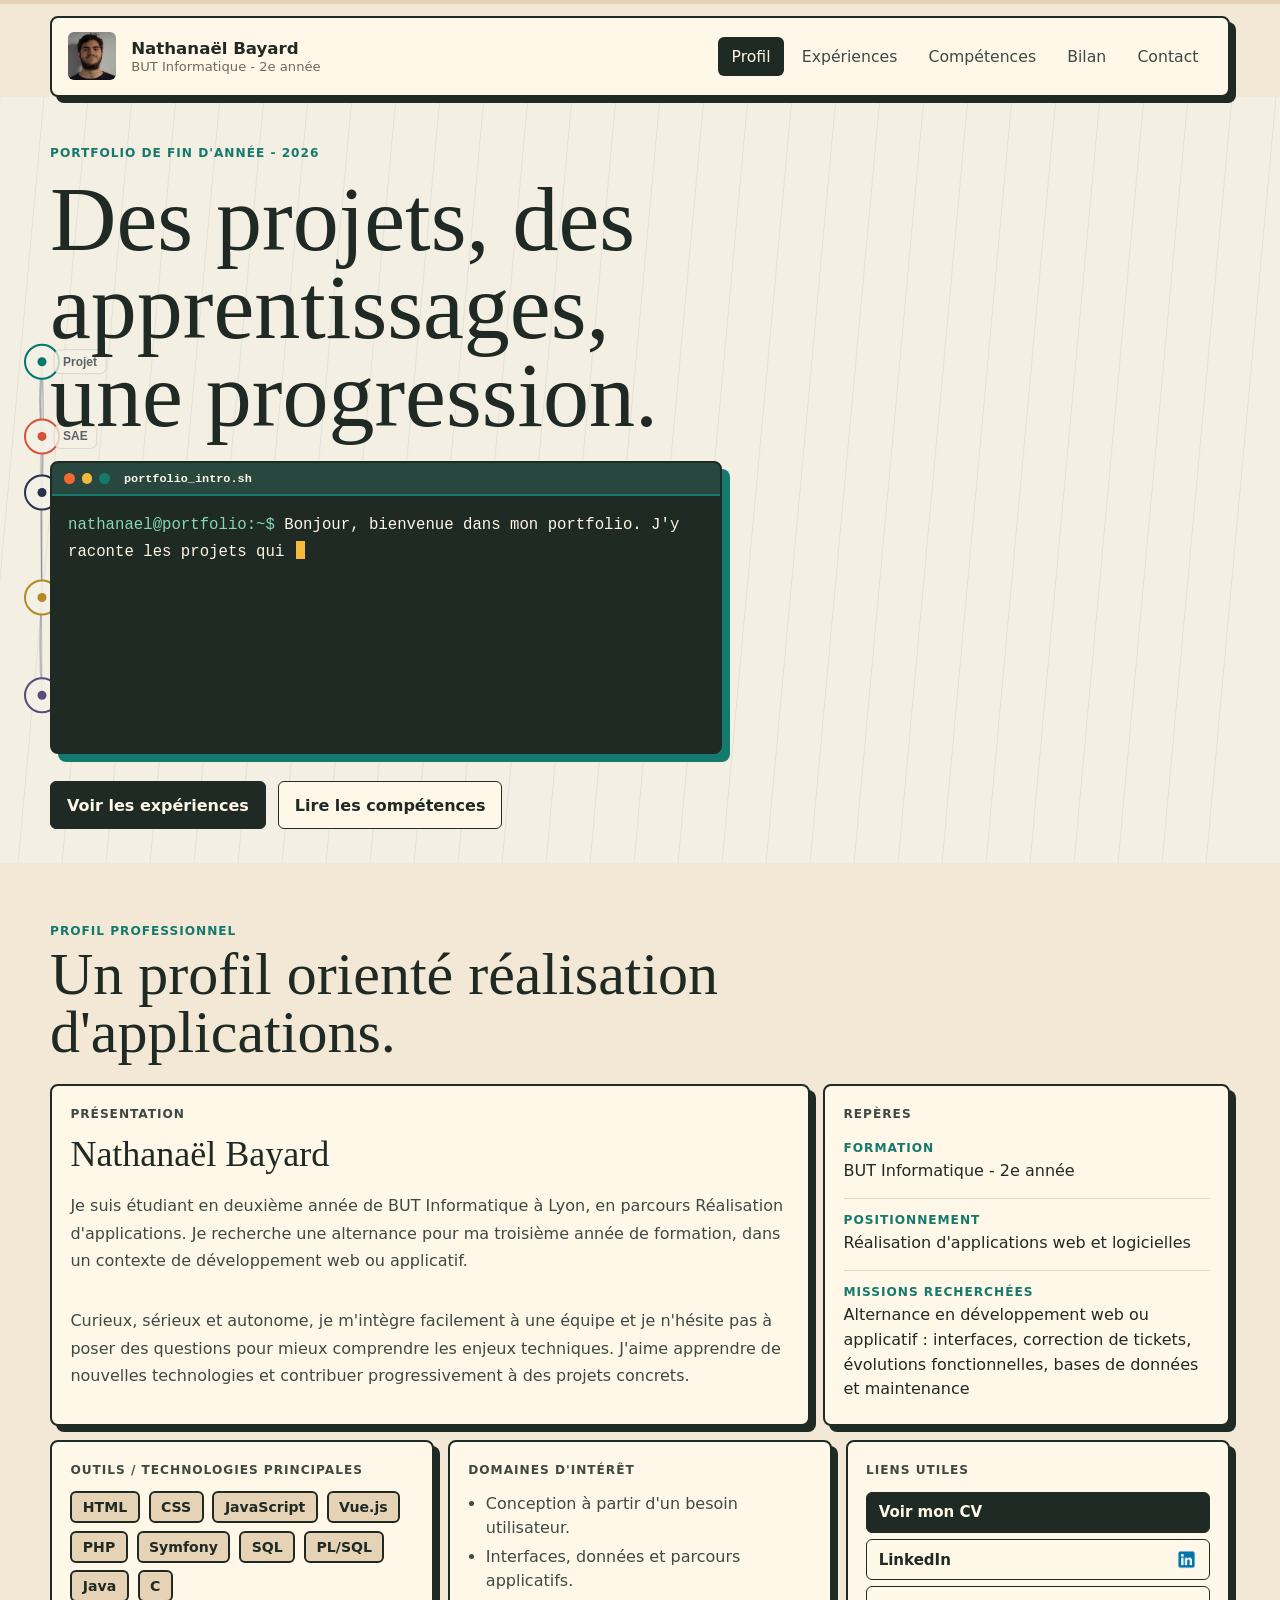
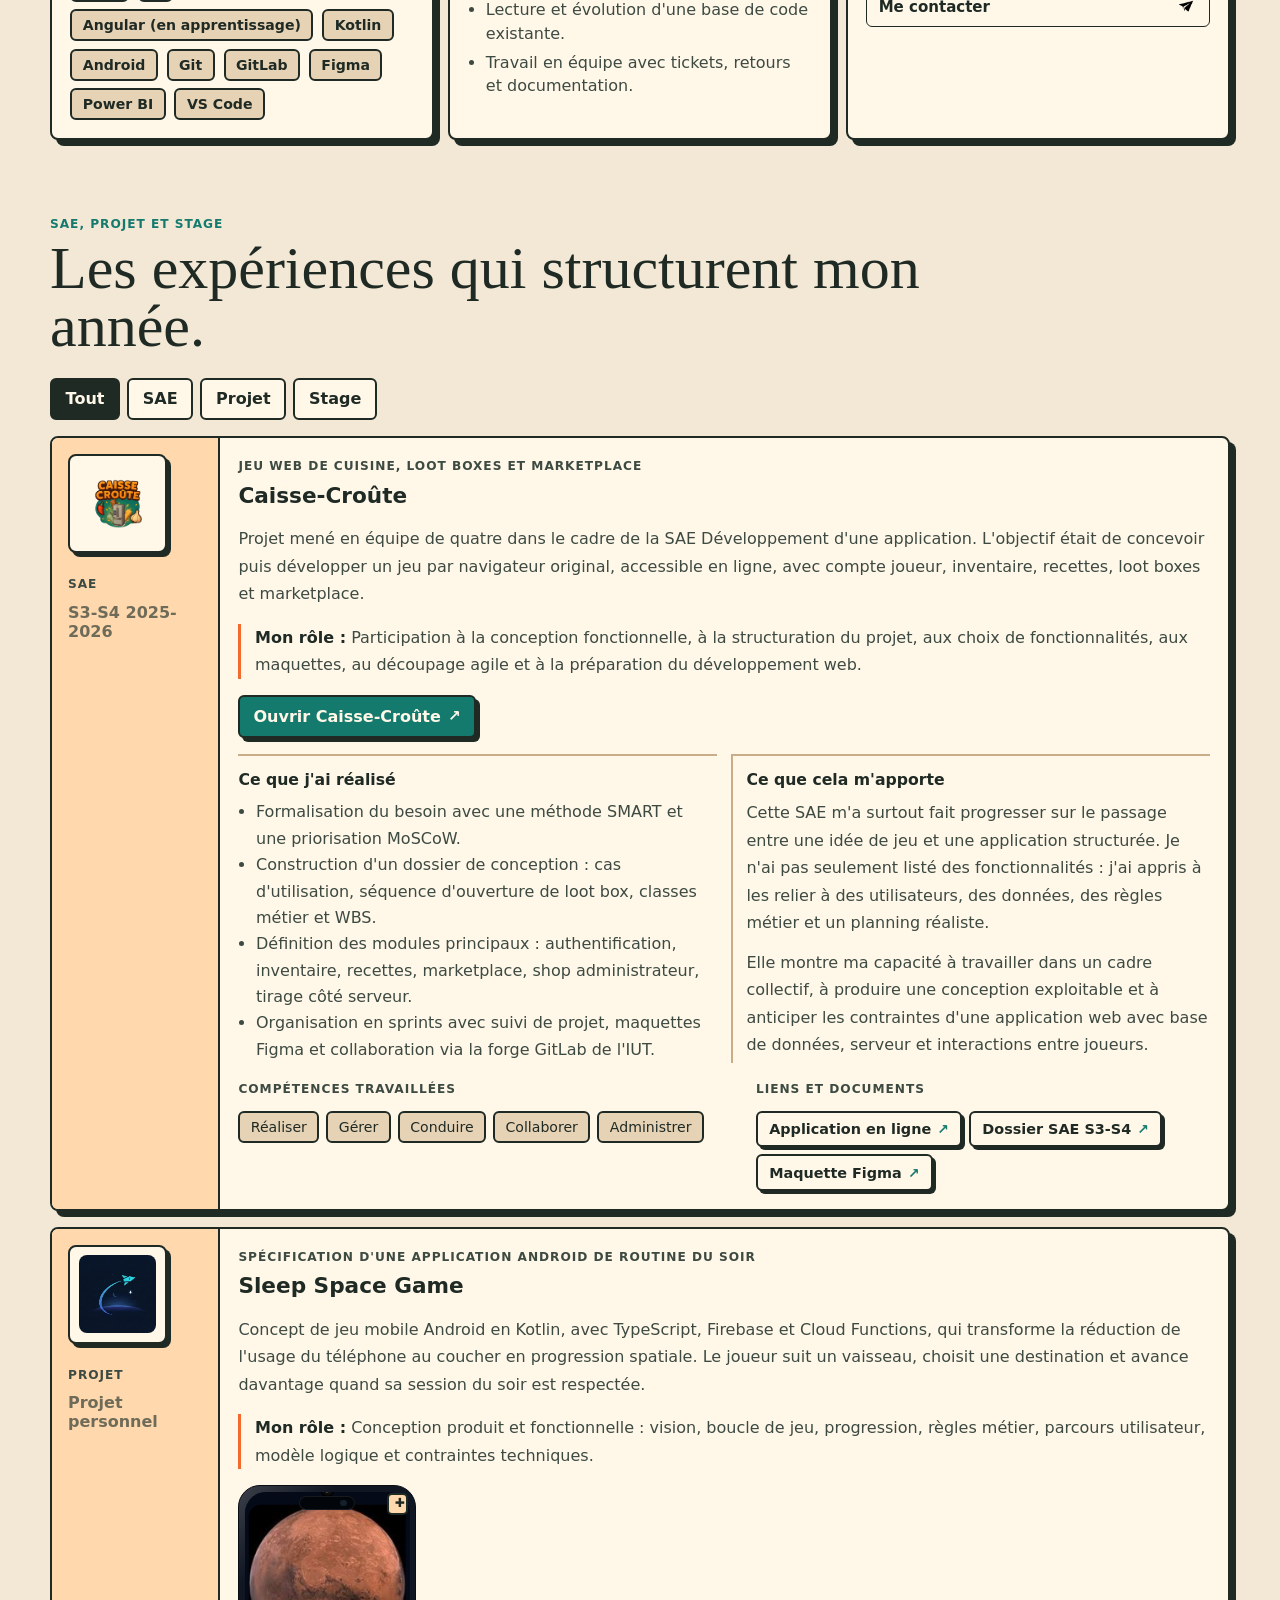
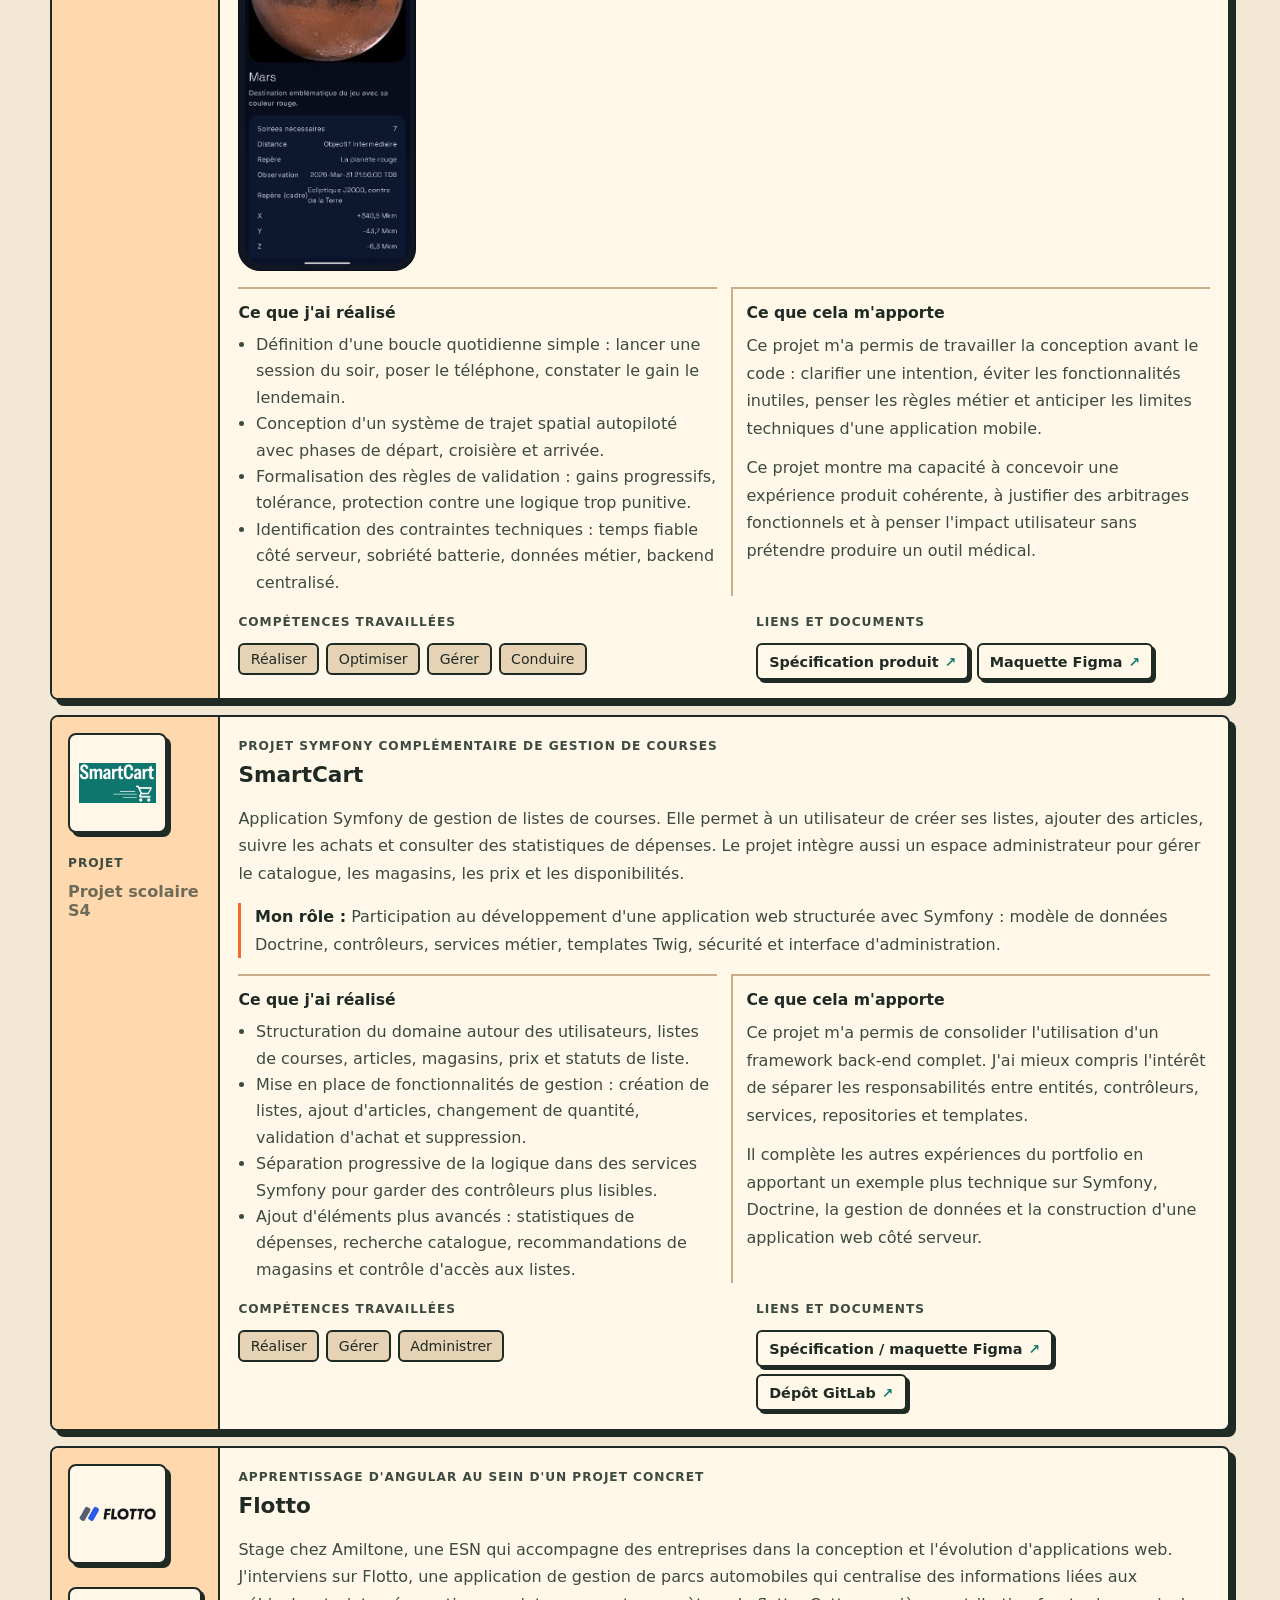
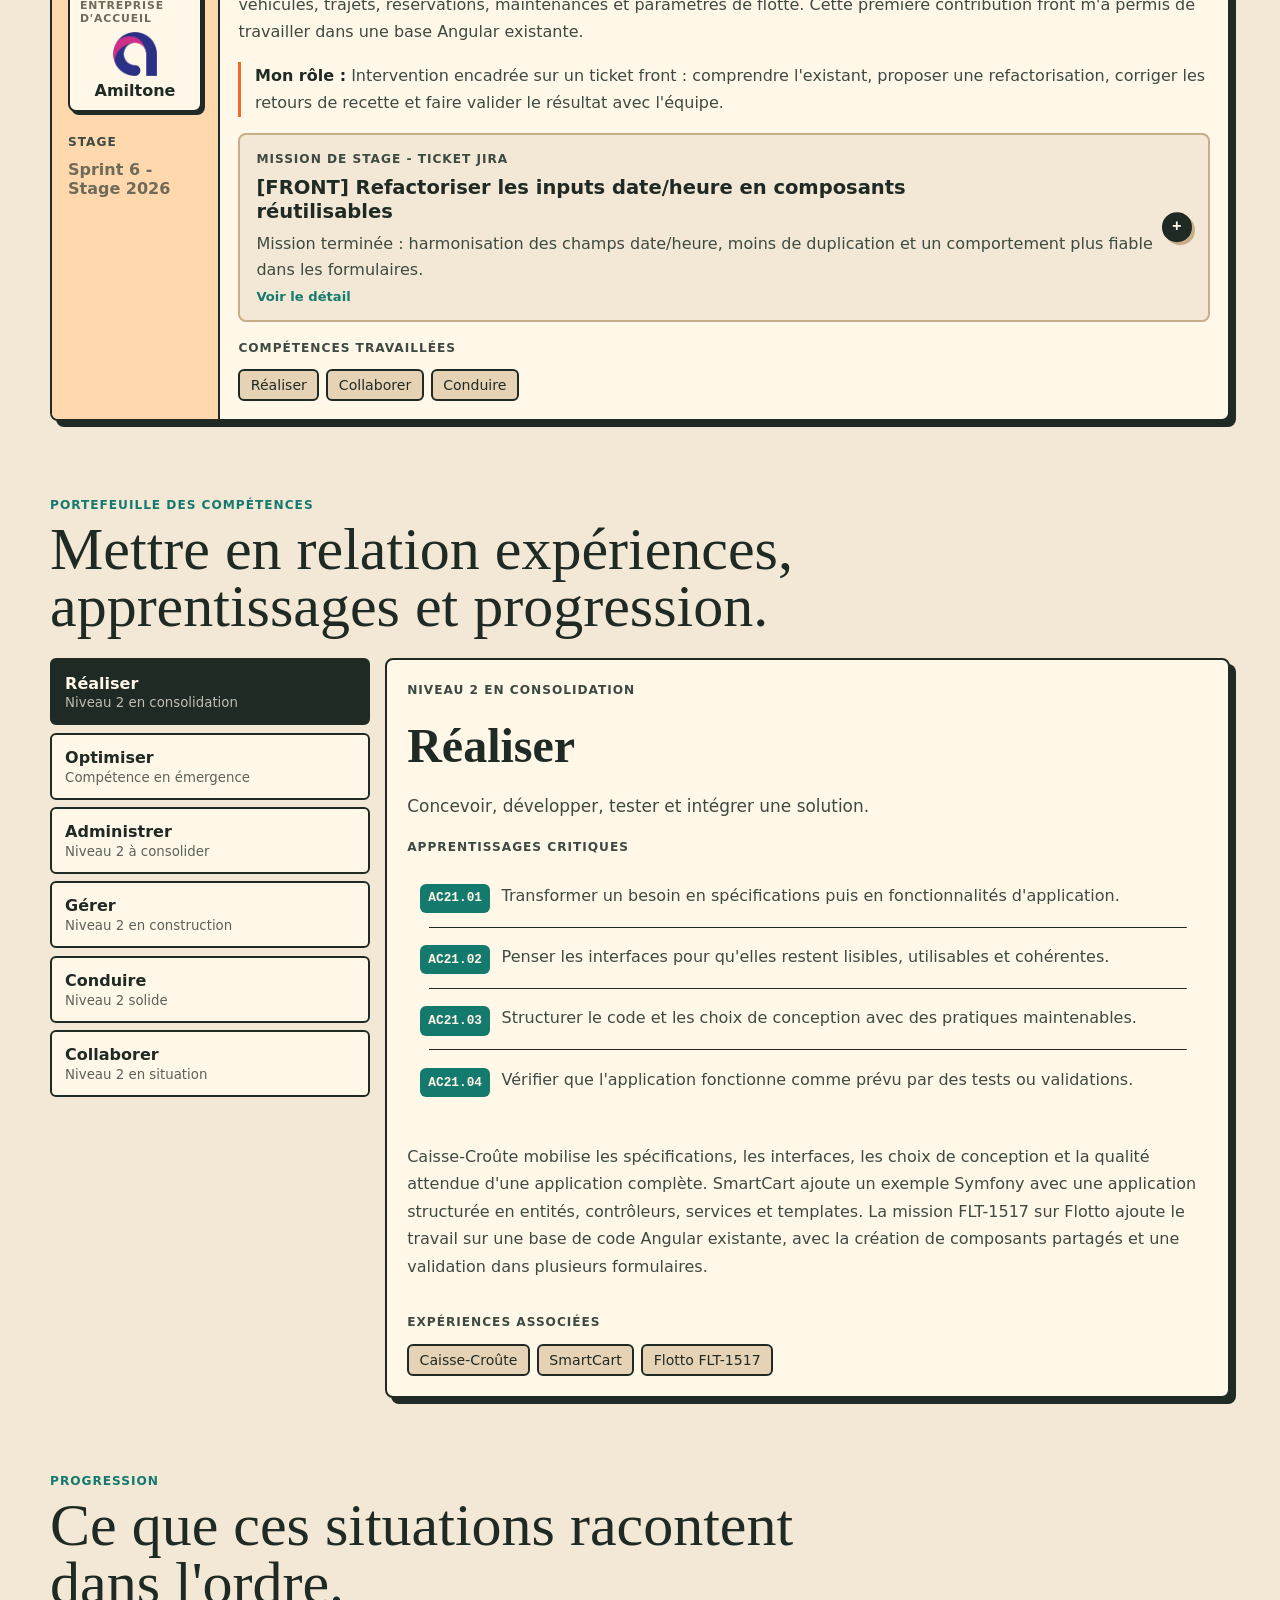
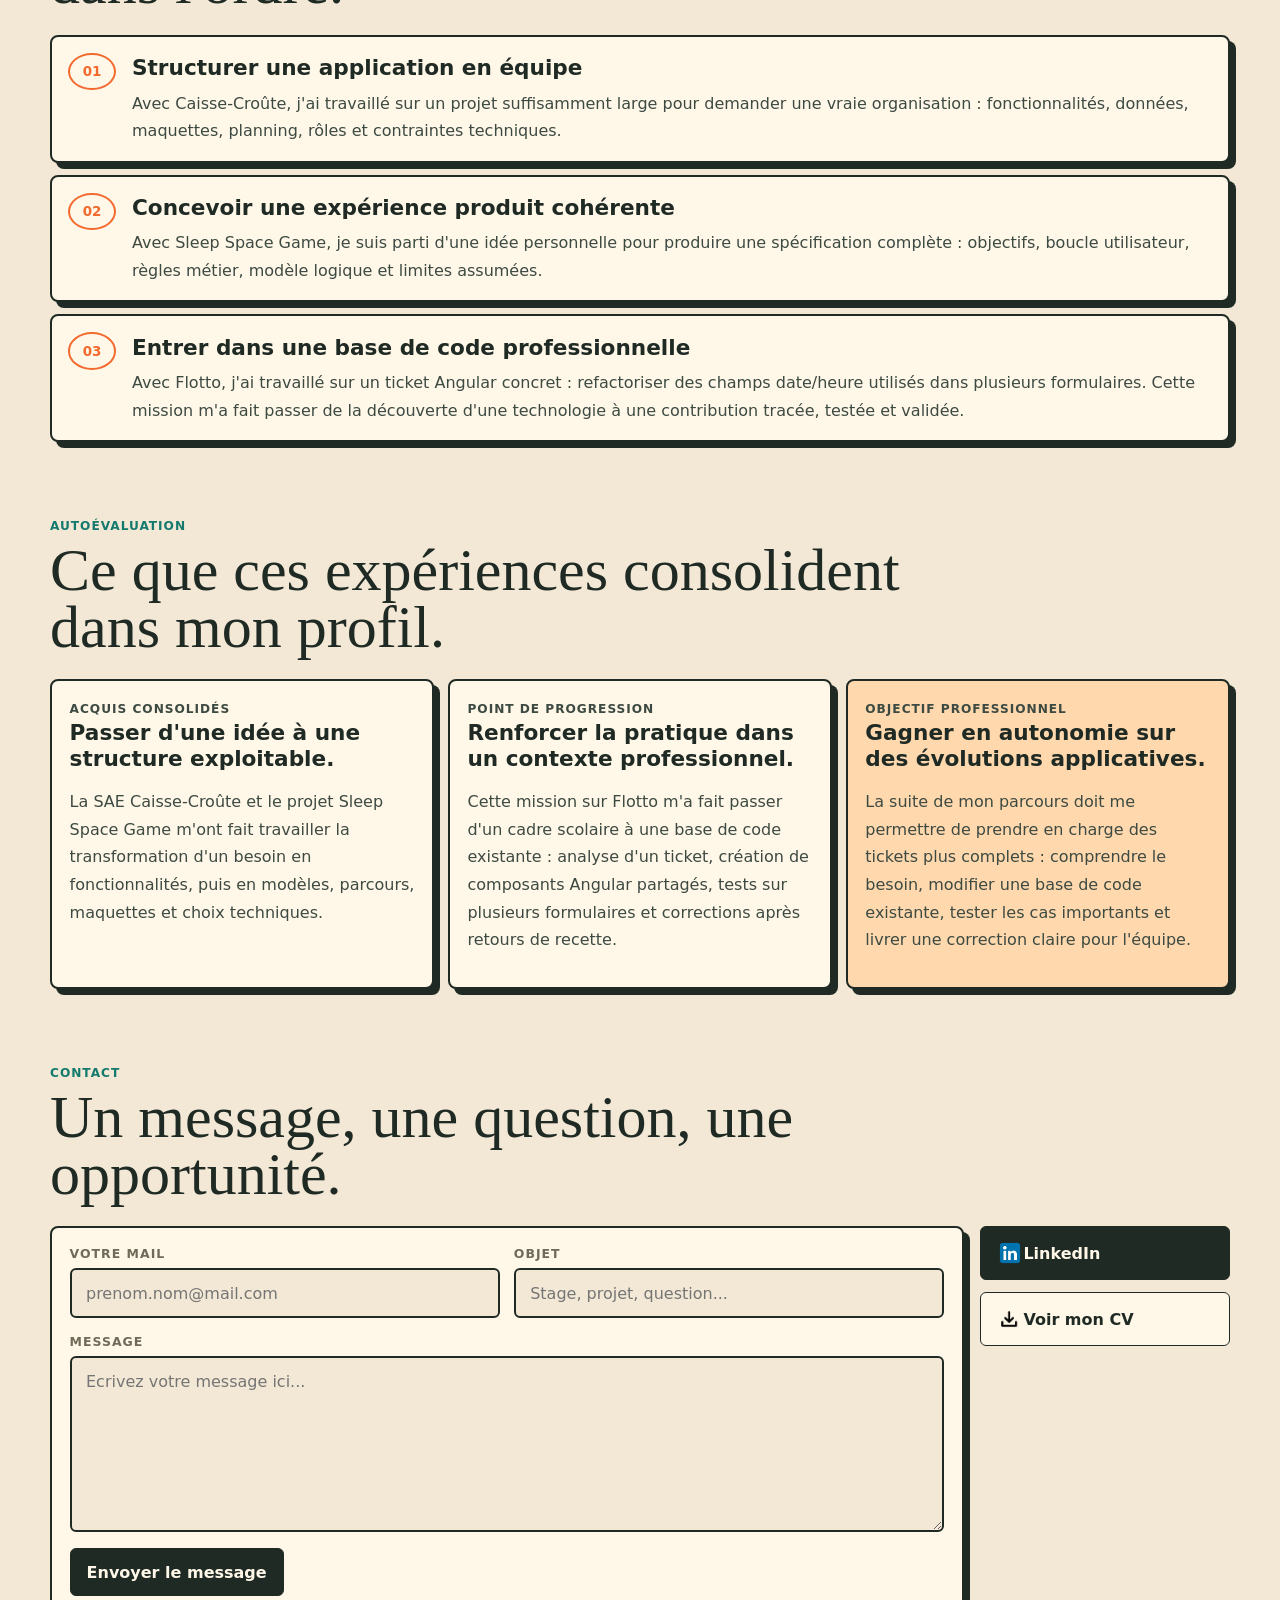
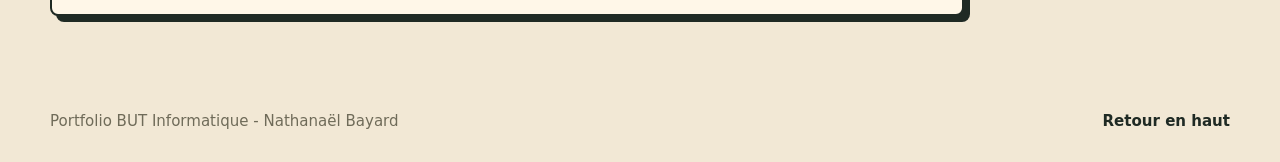
==== commit 4fb702e8: "feat: add app specification document and update portfolio content - Added a new PDF document detaili" ====
--- a/index.html
+++ b/index.html
@@ -6,7 +6,7 @@
     <title>Nathana&euml;l Bayard | Portfolio</title>
     <meta
       name="description"
-      content="Portfolio de fin d'annee de Nathanael Bayard, etudiant en BUT Informatique : SAE, projet personnel, stage, competences et preuves."
+      content="Portfolio de fin d'annee de Nathanael Bayard, etudiant en BUT Informatique : SAE, projet personnel, stage, competences et progression."
     />
     <link rel="stylesheet" href="styles.css" />
   </head>
@@ -41,12 +41,12 @@
           id="map-canvas"
           class="map-canvas"
           role="img"
-          aria-label="Carte interactive du portfolio : les points SAE, Projet, Stage, Preuves et Bilan peuvent etre deplaces et cliques."
+          aria-label="Carte interactive du portfolio : les points SAE, Projet, Stage, Liens et Bilan peuvent etre deplaces et cliques."
         ></canvas>
         <div class="hero-grid">
           <div class="hero-copy reveal">
             <p class="eyebrow">Portfolio de fin d'ann&eacute;e - 2026</p>
-            <h1 id="hero-title">Des projets, des preuves, une progression.</h1>
+            <h1 id="hero-title">Des projets, des apprentissages, une progression.</h1>
             <div
               class="hero-terminal"
               data-terminal-text="Bonjour, bienvenue dans mon portfolio. 
@@ -482,7 +482,7 @@
         <div class="section-heading wide">
           <p class="eyebrow">Portefeuille des comp&eacute;tences</p>
           <h2>
-            Mettre en relation exp&eacute;riences, apprentissages et preuves.
+            Mettre en relation exp&eacute;riences, apprentissages et progression.
           </h2>
         </div>
 
--- a/styles.css
+++ b/styles.css
@@ -1051,6 +1051,41 @@
   font-size: 0.95rem;
 }
 
+.resource-links {
+  display: flex;
+  flex-wrap: wrap;
+  gap: 0.45rem;
+  margin-top: 0.65rem;
+}
+
+.resource-link {
+  display: inline-flex;
+  align-items: center;
+  gap: 0.38rem;
+  min-height: 2.25rem;
+  padding: 0.52rem 0.7rem;
+  border: 2px solid var(--ink);
+  border-radius: 6px;
+  color: var(--ink);
+  background: var(--surface);
+  text-decoration: none;
+  font-size: 0.9rem;
+  font-weight: 850;
+  box-shadow: 3px 3px 0 var(--ink);
+  transition: transform 160ms ease, box-shadow 160ms ease;
+}
+
+.resource-link:hover,
+.resource-link:focus-visible {
+  transform: translateY(-2px);
+  box-shadow: 5px 5px 0 var(--ink);
+}
+
+.resource-link span {
+  color: var(--green);
+  font-size: 0.86rem;
+}
+
 .site-preview {
   position: absolute;
   top: calc(100% + 0.7rem);
@@ -1592,6 +1627,10 @@
   grid-template-columns: minmax(0, 1fr) minmax(260px, 0.9fr);
   gap: 0.85rem;
   align-items: start;
+}
+
+.evidence-row-single {
+  grid-template-columns: 1fr;
 }
 
 .tag-row {
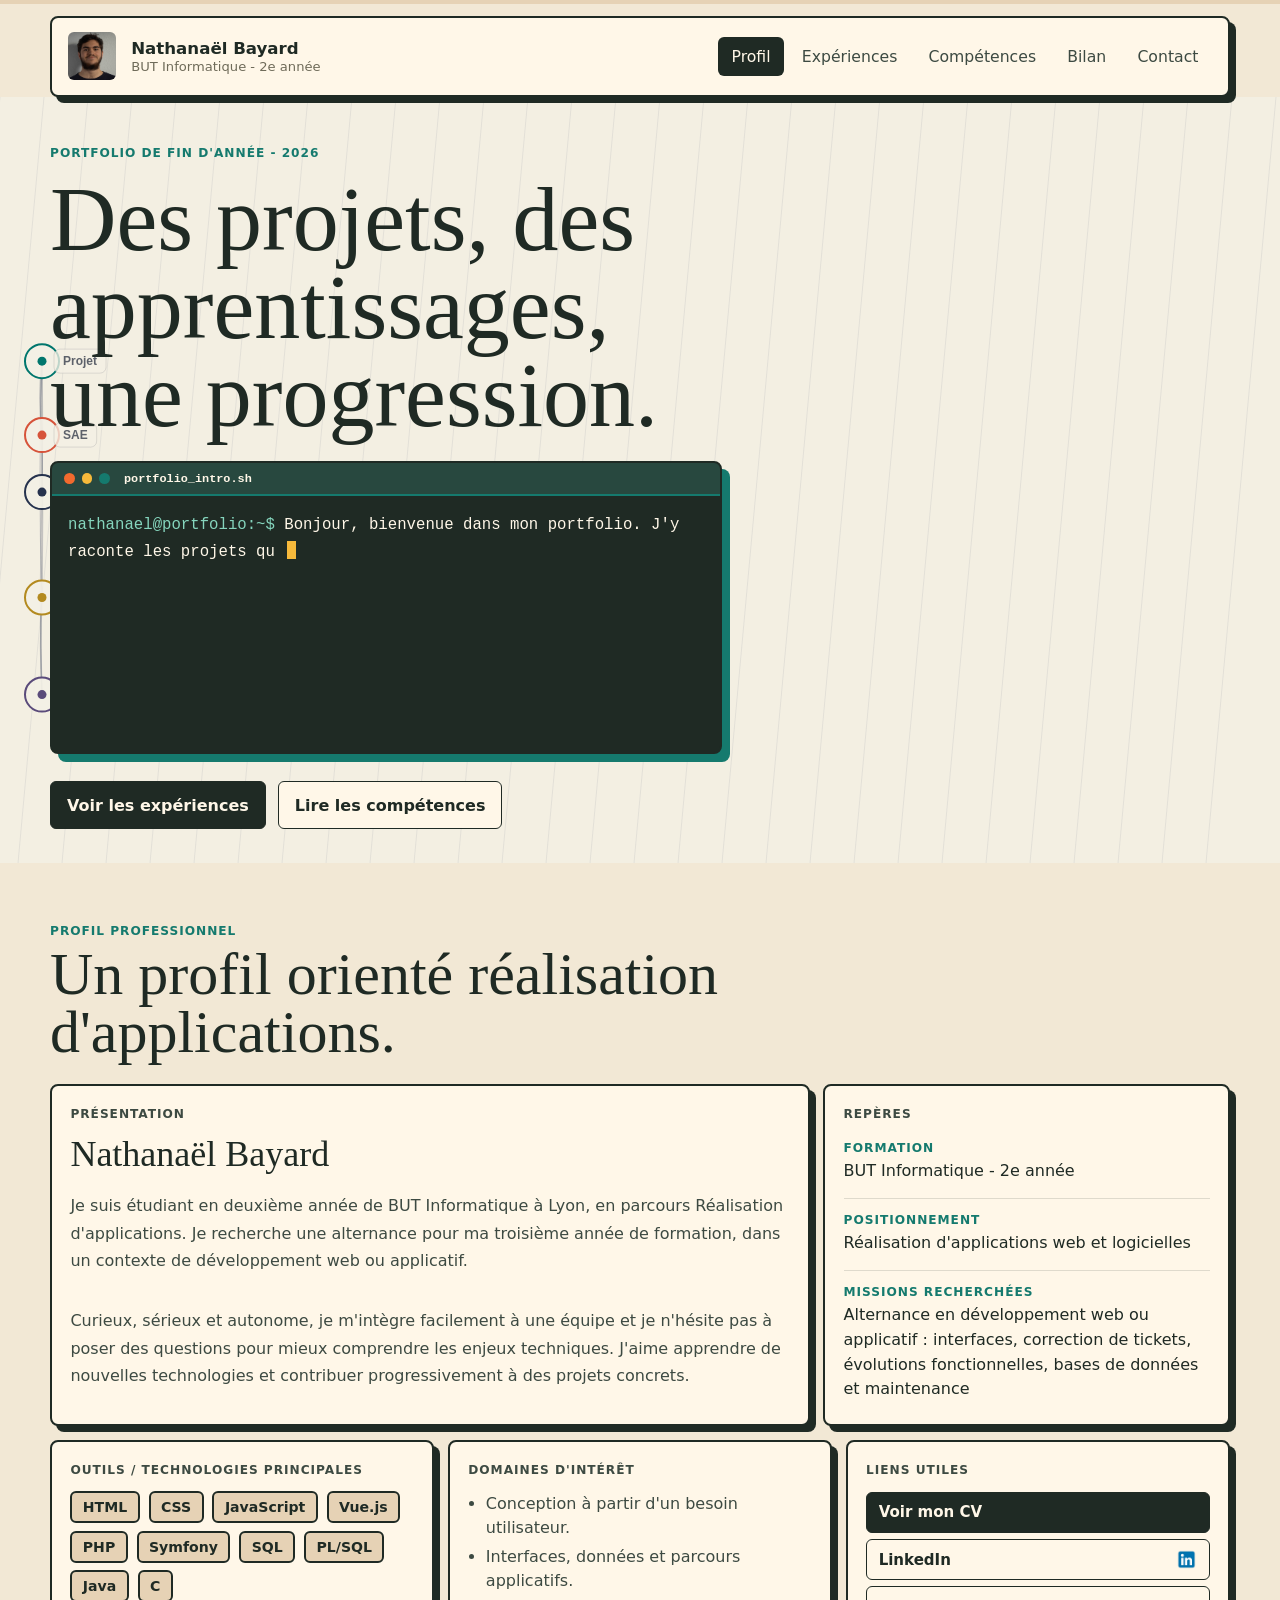
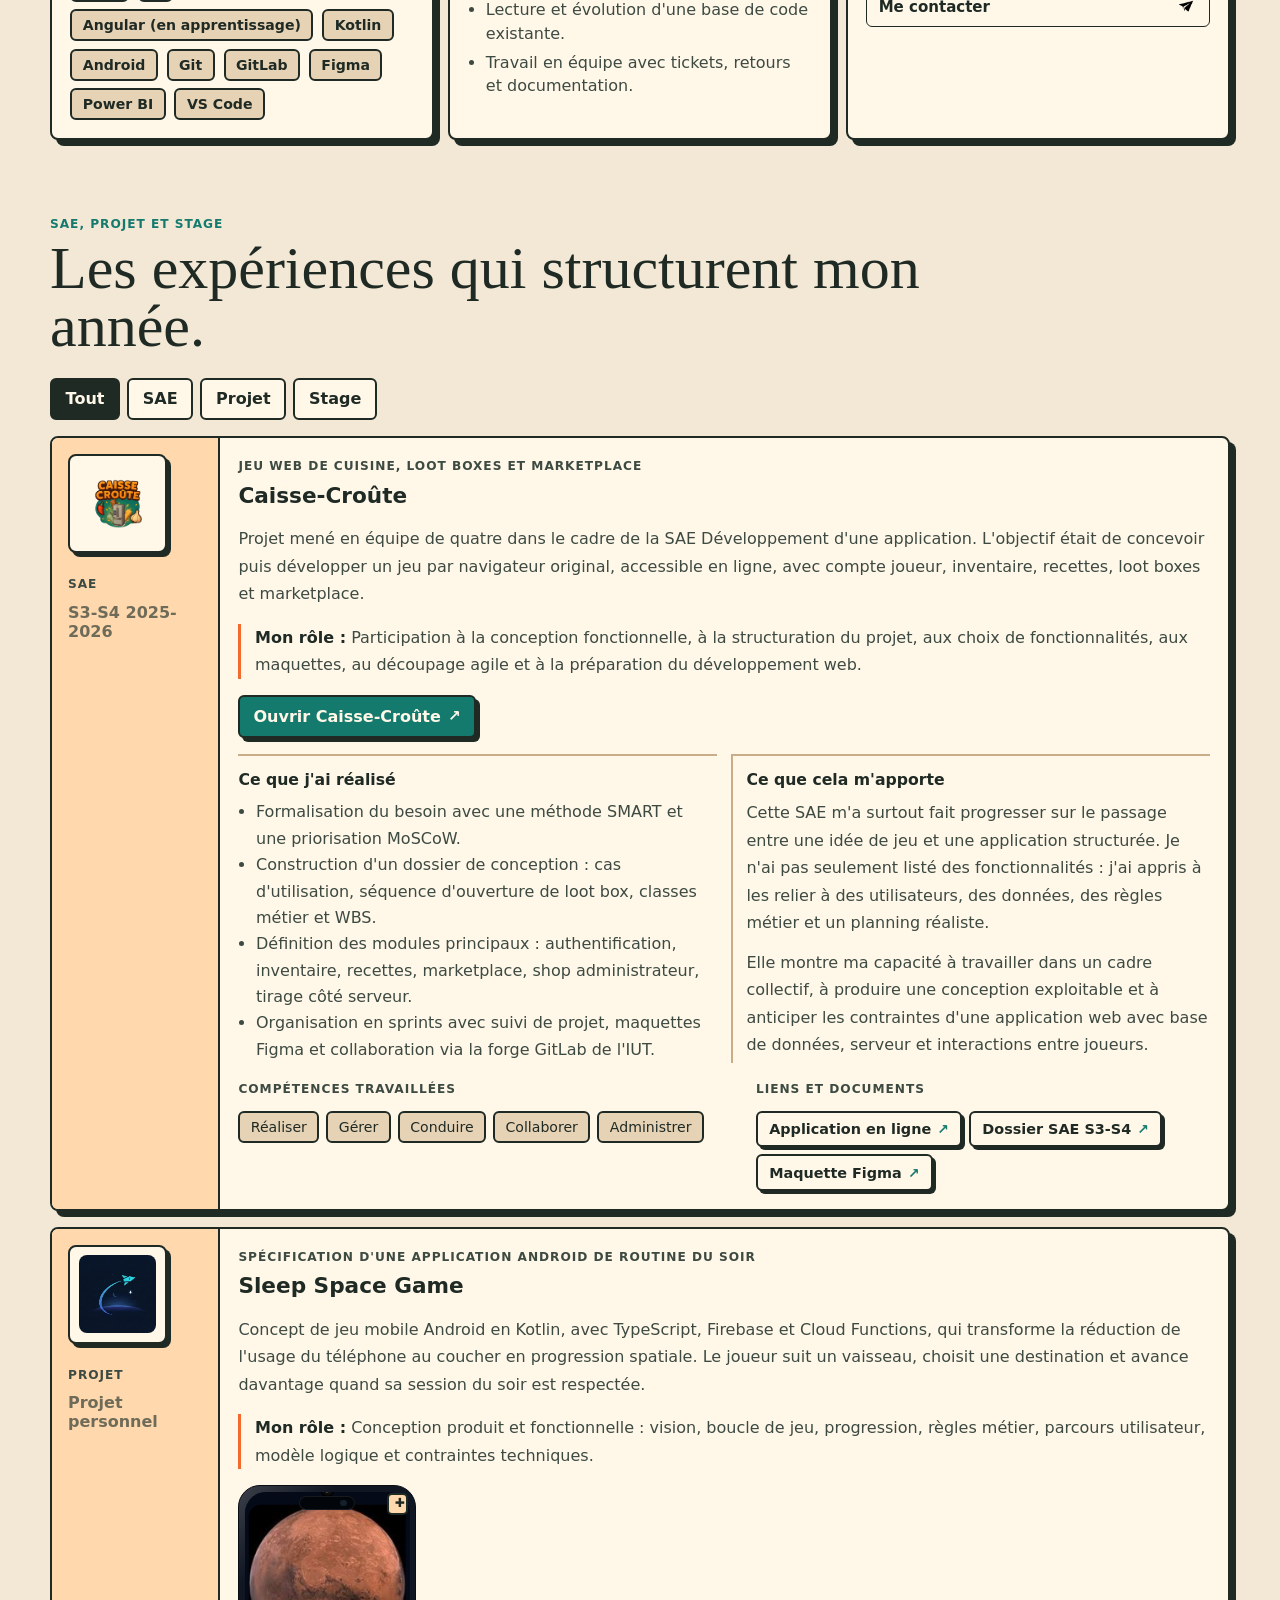
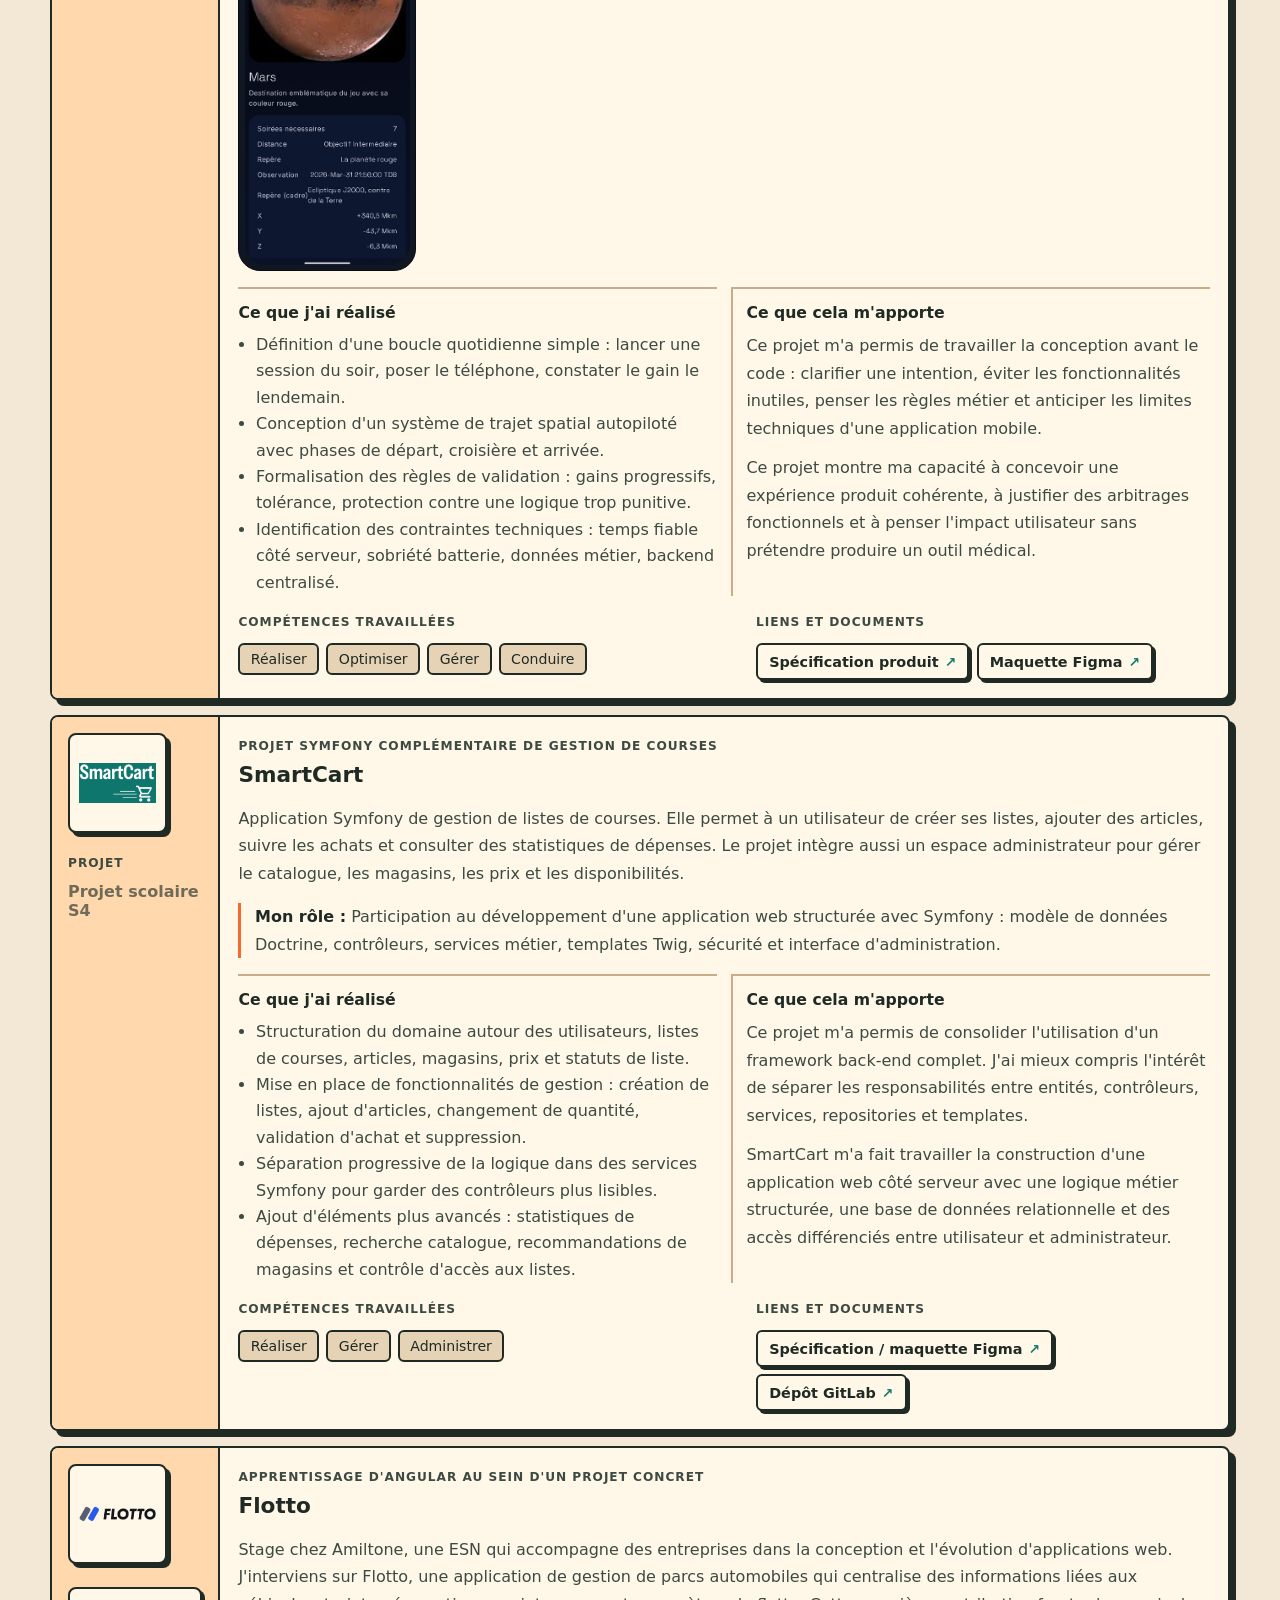
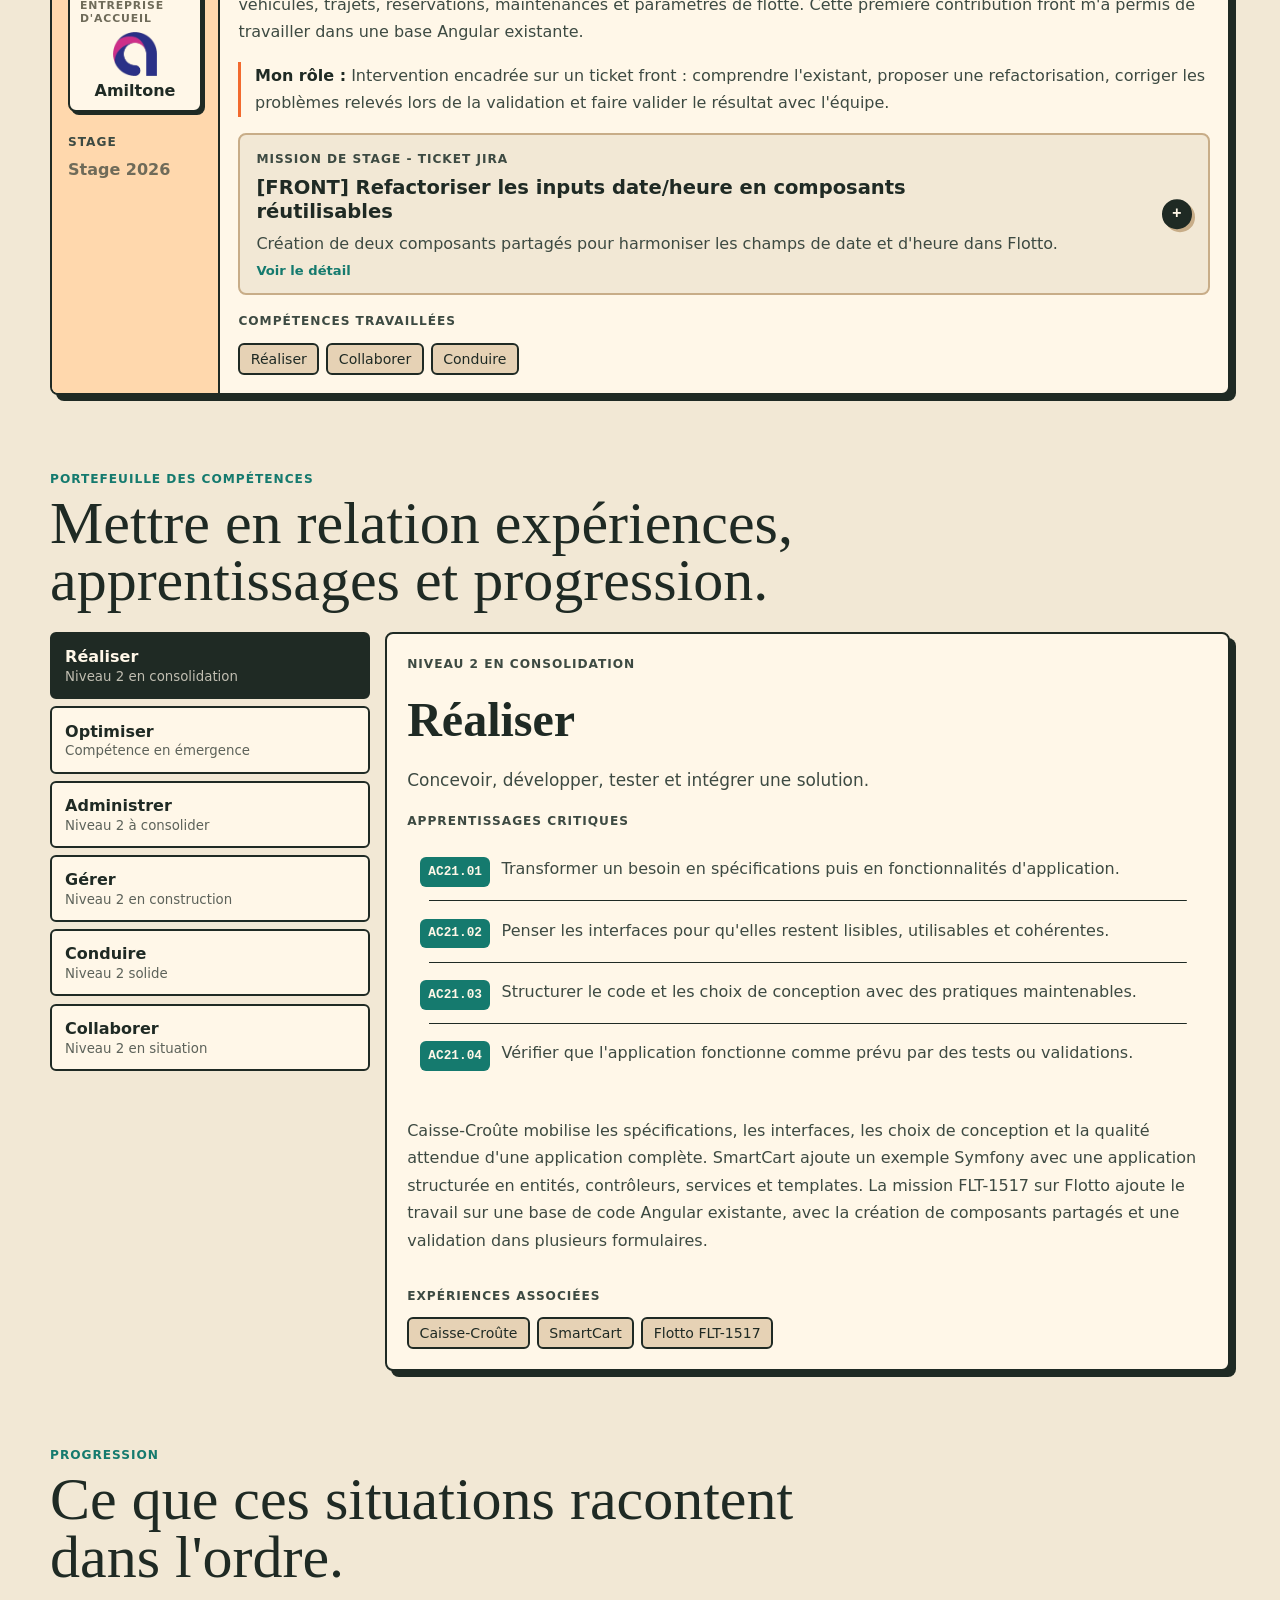
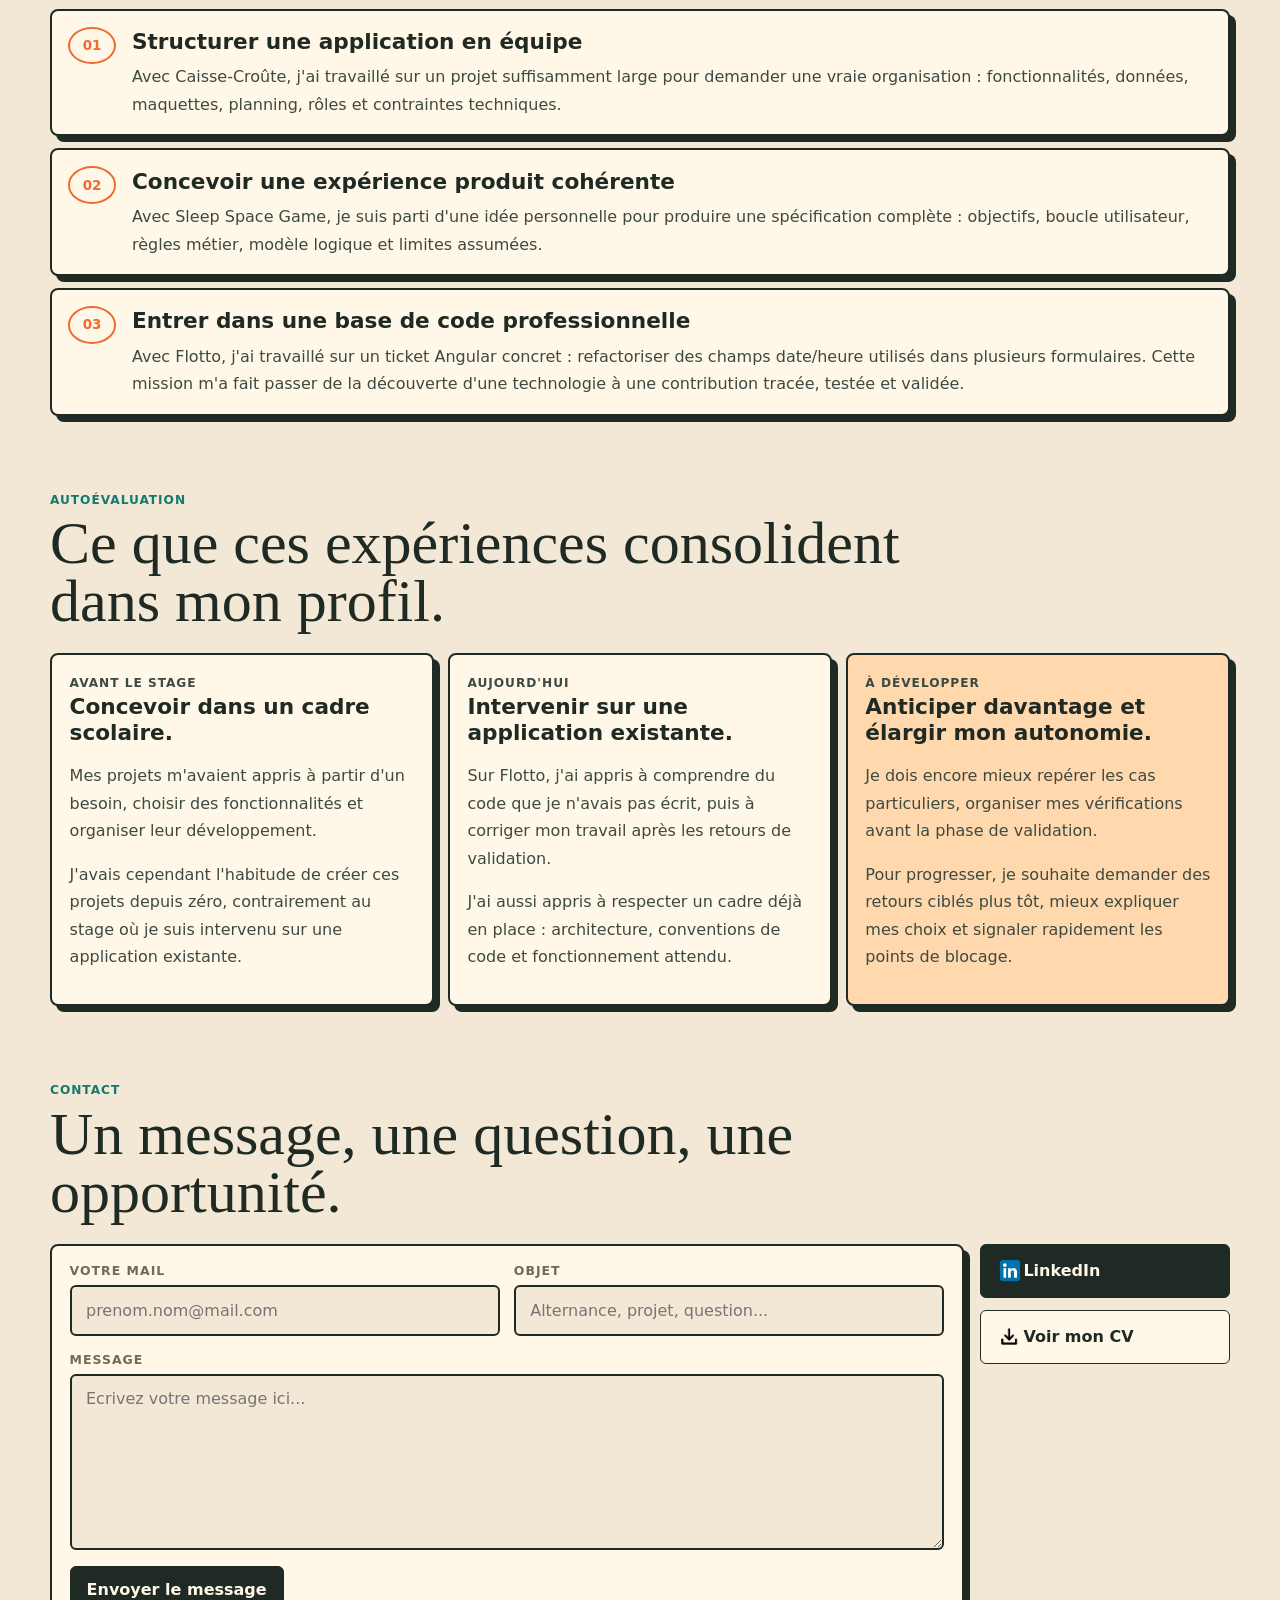
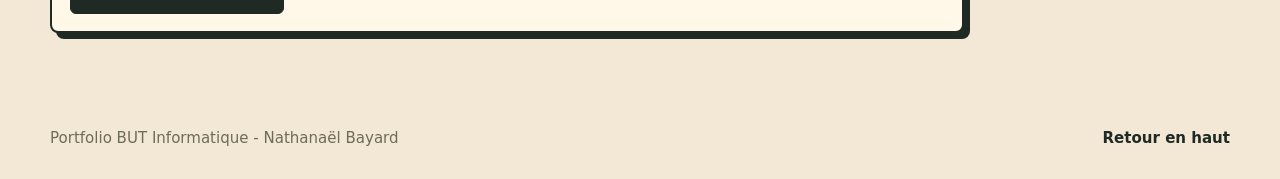
==== commit 8b75ef60: "refactor: improve clarity and structure in diagnostic and portfolio documents" ====
--- a/index.html
+++ b/index.html
@@ -46,7 +46,9 @@
         <div class="hero-grid">
           <div class="hero-copy reveal">
             <p class="eyebrow">Portfolio de fin d'ann&eacute;e - 2026</p>
-            <h1 id="hero-title">Des projets, des apprentissages, une progression.</h1>
+            <h1 id="hero-title">
+              Des projets, des apprentissages, une progression.
+            </h1>
             <div
               class="hero-terminal"
               data-terminal-text="Bonjour, bienvenue dans mon portfolio. 
@@ -482,7 +484,8 @@
         <div class="section-heading wide">
           <p class="eyebrow">Portefeuille des comp&eacute;tences</p>
           <h2>
-            Mettre en relation exp&eacute;riences, apprentissages et progression.
+            Mettre en relation exp&eacute;riences, apprentissages et
+            progression.
           </h2>
         </div>
 
@@ -514,36 +517,43 @@
 
         <div class="bilan-grid">
           <article class="bilan-card">
-            <p class="card-label">Acquis consolid&eacute;s</p>
-            <h3>
-              Passer d'une id&eacute;e &agrave; une structure exploitable.
-            </h3>
-            <p>
-              La SAE Caisse-Cro&ucirc;te et le projet Sleep Space Game m'ont
-              fait travailler la transformation d'un besoin en
-              fonctionnalit&eacute;s, puis en mod&egrave;les, parcours,
-              maquettes et choix techniques.
+            <p class="card-label">Avant le stage</p>
+            <h3>Concevoir dans un cadre scolaire.</h3>
+            <p>
+              Mes projets m'avaient appris &agrave; partir d'un besoin, choisir
+              des fonctionnalit&eacute;s et organiser leur d&eacute;veloppement.
+            </p>
+            <p>
+              J'avais cependant l'habitude de cr&eacute;er ces projets depuis
+              z&eacute;ro, contrairement au stage o&ugrave; je suis intervenu
+              sur une application existante.
             </p>
           </article>
           <article class="bilan-card">
-            <p class="card-label">Point de progression</p>
-            <h3>Renforcer la pratique dans un contexte professionnel.</h3>
-            <p>
-              Cette mission sur Flotto m'a fait passer d'un cadre scolaire
-              &agrave; une base de code existante : analyse d'un ticket,
-              cr&eacute;ation de composants Angular partag&eacute;s, tests sur
-              plusieurs formulaires et corrections apr&egrave;s retours de
-              recette.
+            <p class="card-label">Aujourd'hui</p>
+            <h3>Intervenir sur une application existante.</h3>
+            <p>
+              Sur Flotto, j'ai appris &agrave; comprendre du code que je n'avais
+              pas &eacute;crit, puis &agrave; corriger mon travail apr&egrave;s
+              les retours de validation.
+            </p>
+            <p>
+              J'ai aussi appris &agrave; respecter un cadre d&eacute;j&agrave;
+              en place : architecture, conventions de code et fonctionnement
+              attendu.
             </p>
           </article>
           <article class="bilan-card emphasis">
-            <p class="card-label">Objectif professionnel</p>
-            <h3>Gagner en autonomie sur des &eacute;volutions applicatives.</h3>
-            <p>
-              La suite de mon parcours doit me permettre de prendre en charge
-              des tickets plus complets : comprendre le besoin, modifier une
-              base de code existante, tester les cas importants et livrer une
-              correction claire pour l'&eacute;quipe.
+            <p class="card-label">&Agrave; d&eacute;velopper</p>
+            <h3>Anticiper davantage et &eacute;largir mon autonomie.</h3>
+            <p>
+              Je dois encore mieux rep&eacute;rer les cas particuliers,
+              organiser mes v&eacute;rifications avant la phase de validation.
+            </p>
+            <p>
+              Pour progresser, je souhaite demander des retours cibl&eacute;s
+              plus t&ocirc;t, mieux expliquer mes choix et signaler rapidement
+              les points de blocage.
             </p>
           </article>
         </div>
@@ -582,7 +592,7 @@
                 <input
                   type="text"
                   name="subject"
-                  placeholder="Stage, projet, question..."
+                  placeholder="Alternance, projet, question..."
                   required
                 />
               </label>
--- a/styles.css
+++ b/styles.css
@@ -1535,13 +1535,8 @@
 
 .mission-focus-body {
   display: grid;
-  gap: 0.85rem;
+  gap: 0.65rem;
   padding: 0 1rem 1rem;
-}
-
-.mission-context {
-  padding-top: 0.8rem;
-  border-top: 2px solid var(--line-soft);
 }
 
 .mission-focus h4,
@@ -1566,38 +1561,27 @@
   line-height: 1.64;
 }
 
-.mission-focus ul {
-  margin: 0;
-  padding-left: 1.05rem;
-  color: var(--ink-soft);
-  line-height: 1.58;
-}
-
-.mission-grid {
-  display: grid;
-  grid-template-columns: repeat(2, minmax(0, 1fr));
-  gap: 0.85rem;
-}
-
-.mission-grid-three {
+.mission-minimal-grid {
+  display: grid;
   grid-template-columns: repeat(3, minmax(0, 1fr));
-}
-
-.mission-grid section,
+  gap: 0.7rem;
+}
+
+.mission-minimal-grid section,
 .mission-competences {
-  padding-top: 0.8rem;
+  padding-top: 0.7rem;
   border-top: 2px solid var(--line-soft);
 }
 
-.mission-grid section {
+.mission-minimal-grid section {
   display: grid;
   align-content: start;
-  gap: 0.55rem;
+  gap: 0.38rem;
 }
 
 .mission-competences {
   display: grid;
-  gap: 0.75rem;
+  gap: 0.5rem;
 }
 
 .mission-competences > div {
@@ -1607,8 +1591,8 @@
 
 .mission-competences article {
   display: grid;
-  gap: 0.36rem;
-  padding: 0.8rem 0;
+  gap: 0.24rem;
+  padding: 0.55rem 0;
   border-top: 1px solid rgba(31, 43, 36, 0.18);
   background: transparent;
 }
@@ -1616,10 +1600,6 @@
 .mission-competences article:first-child {
   padding-top: 0;
   border-top: 0;
-}
-
-.mission-competences strong {
-  color: var(--ink);
 }
 
 .evidence-row {
@@ -2092,8 +2072,7 @@
     max-width: 620px;
   }
 
-  .mission-grid,
-  .mission-grid-three,
+  .mission-minimal-grid,
   .mission-competences > div {
     grid-template-columns: 1fr;
   }
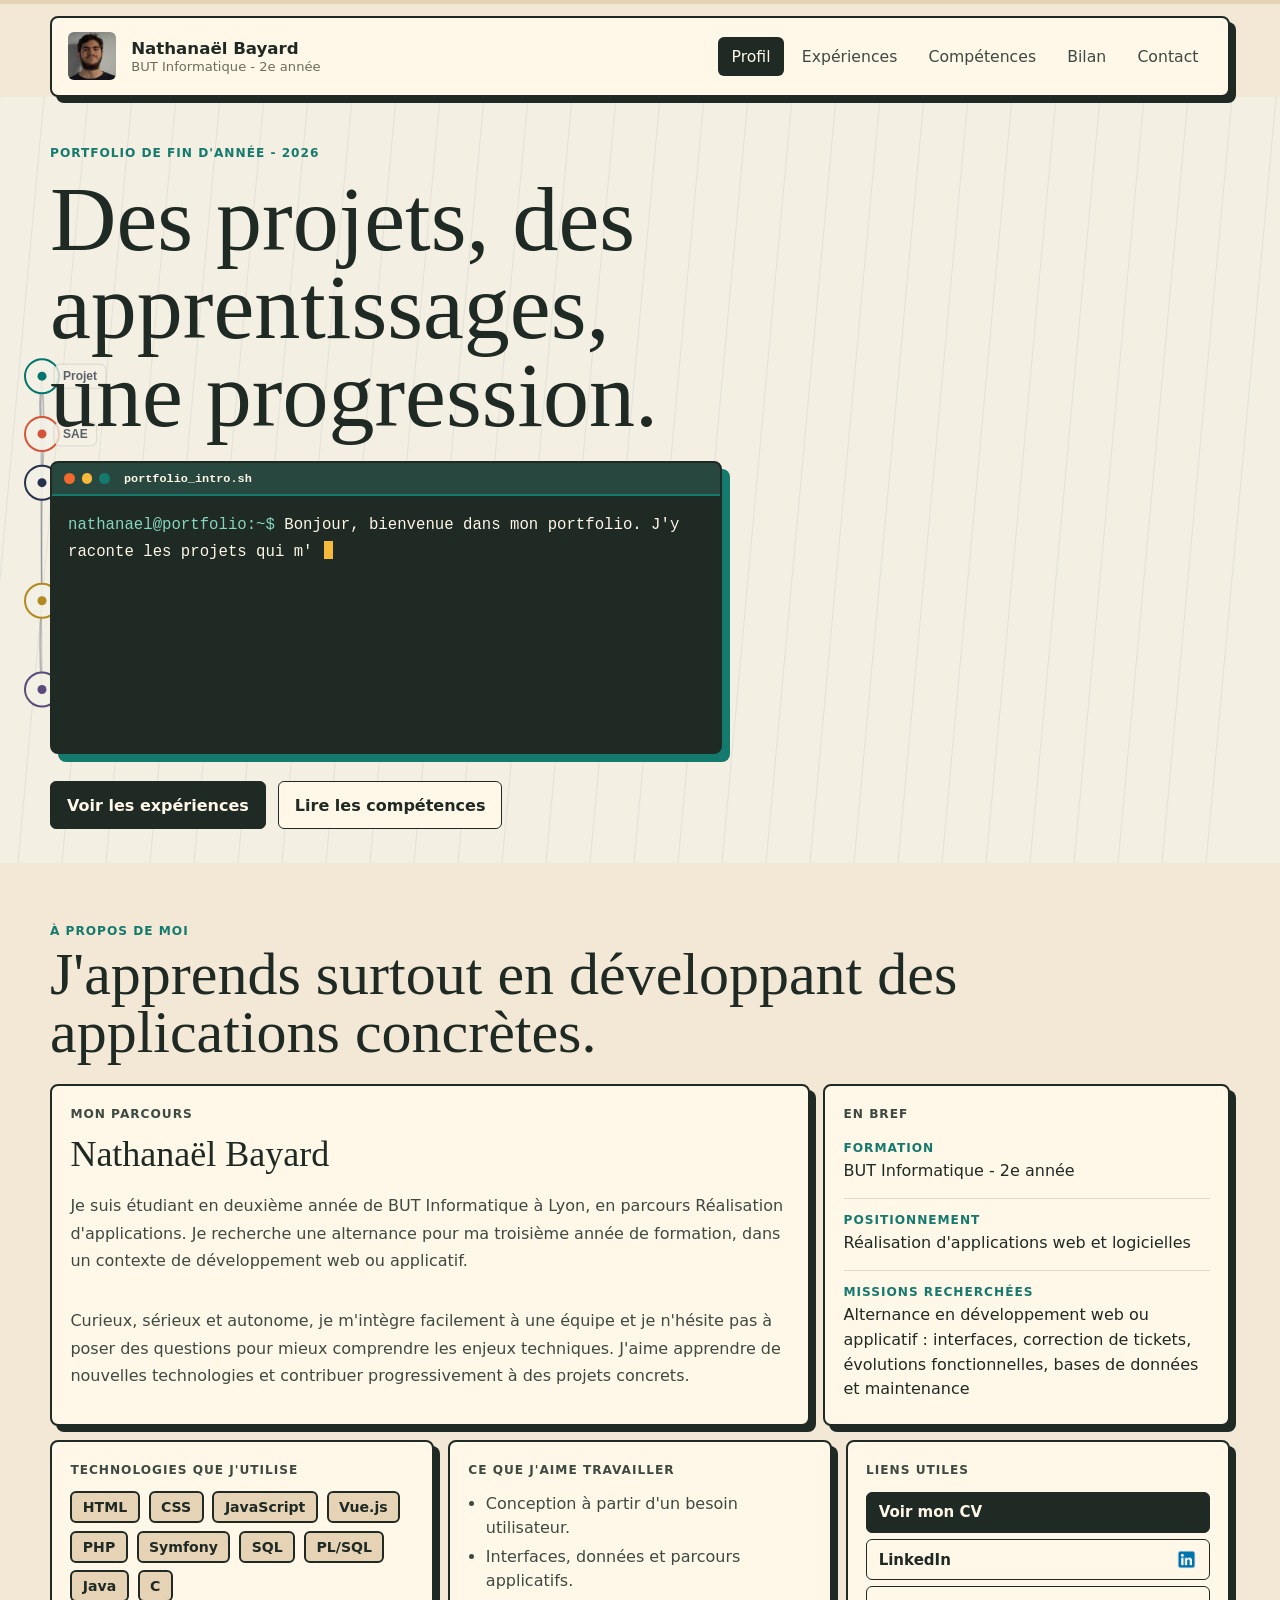
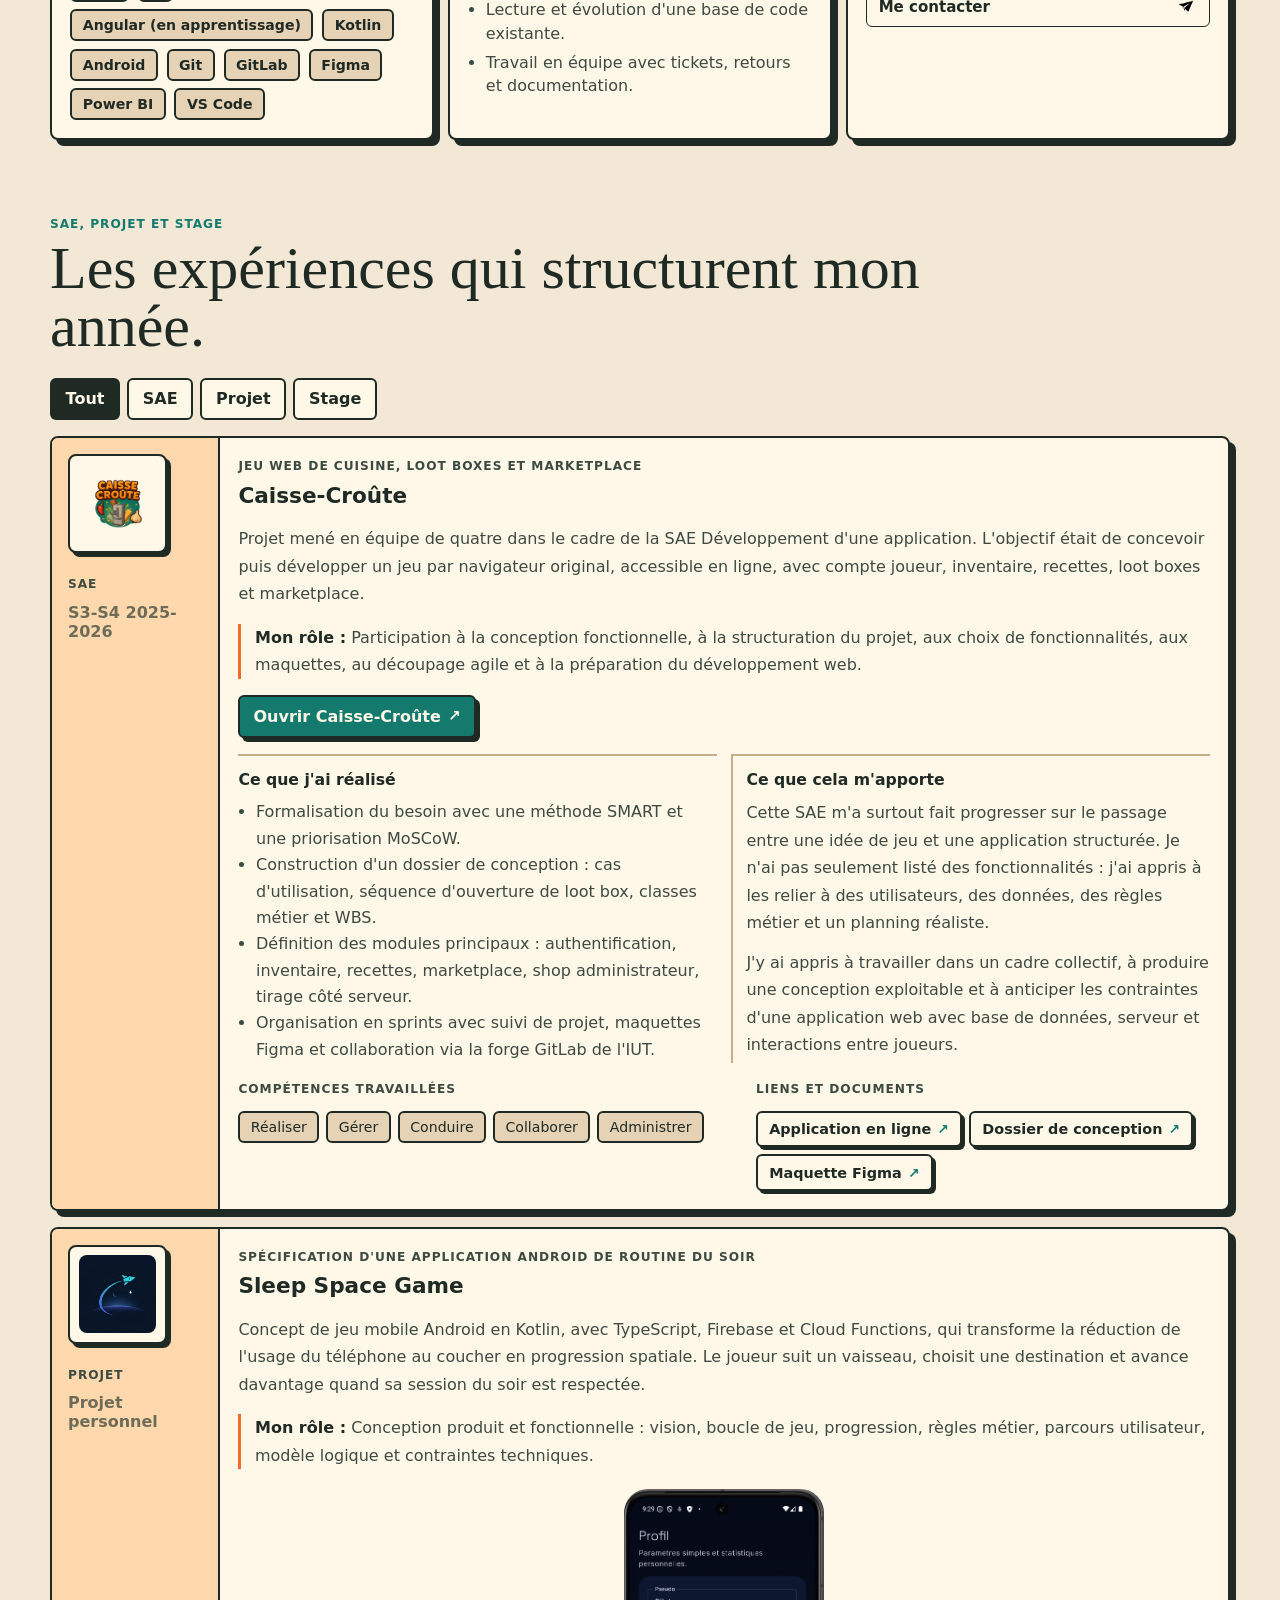
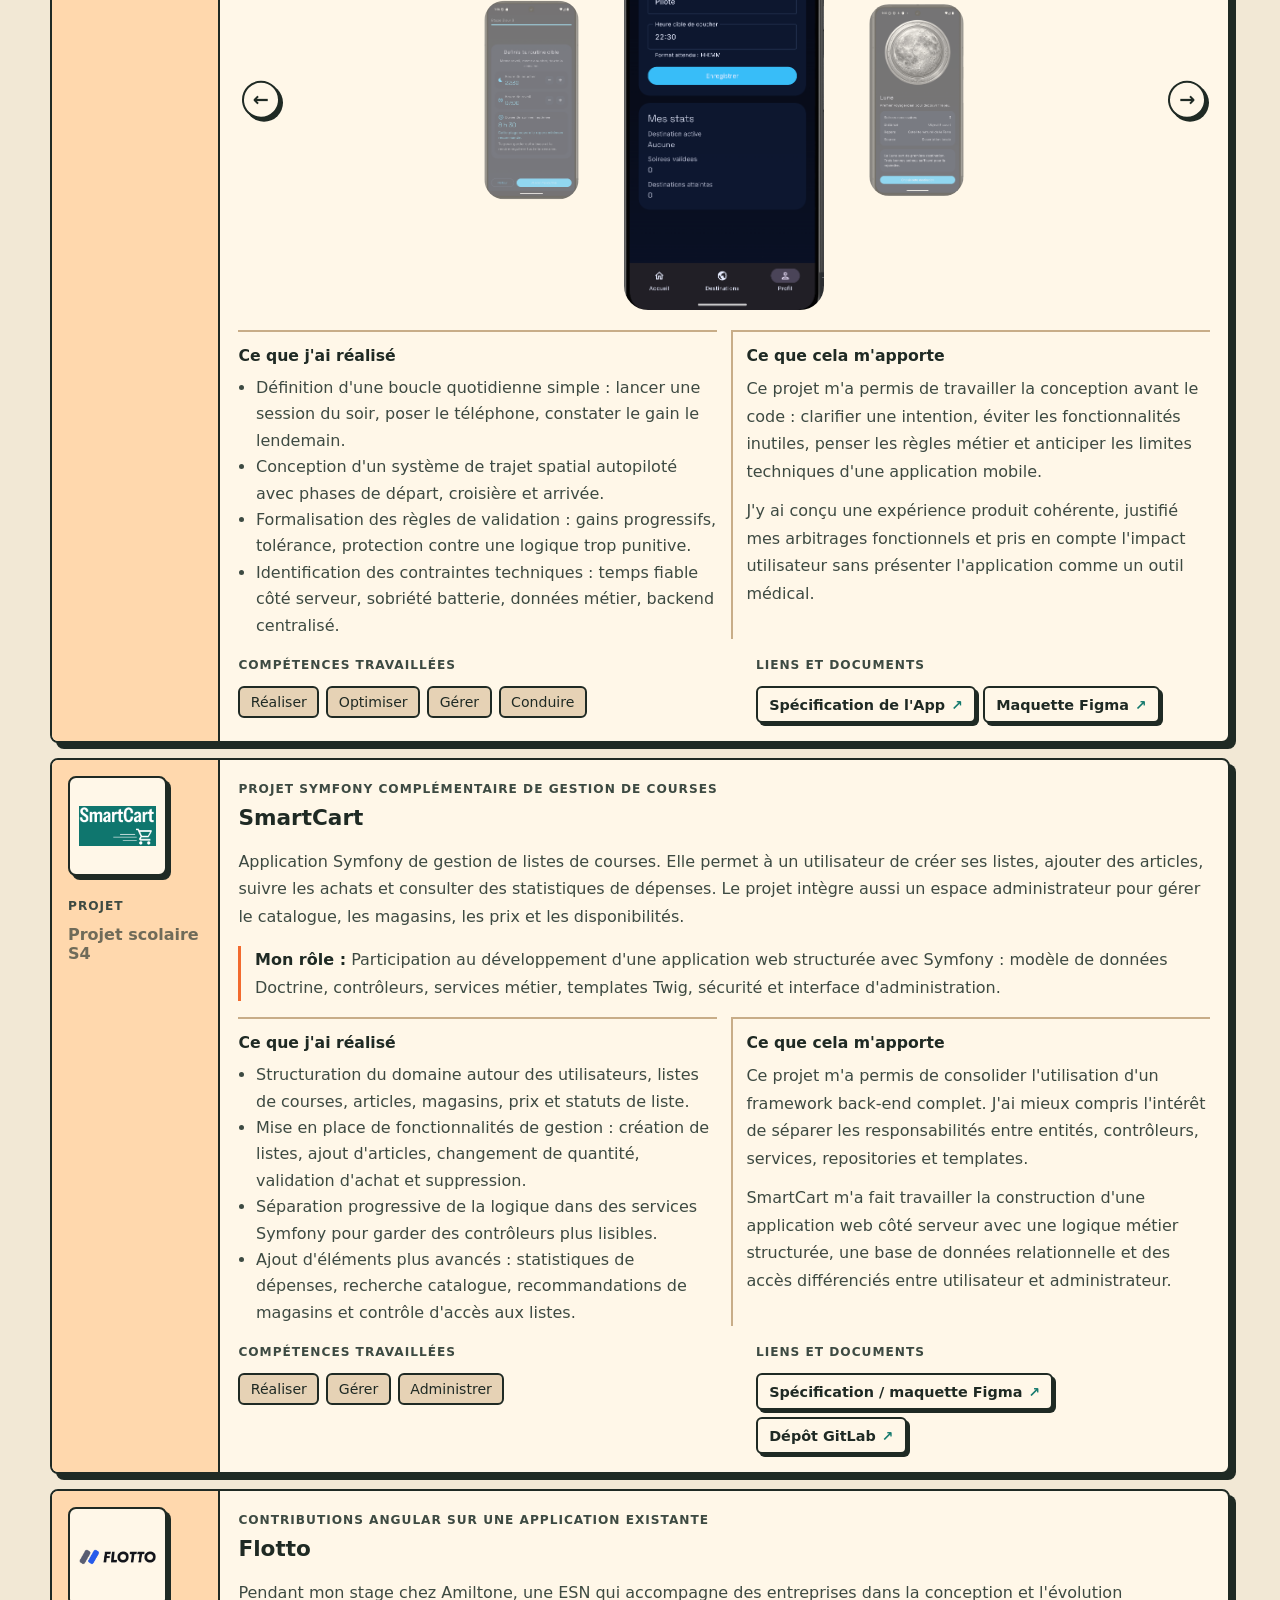
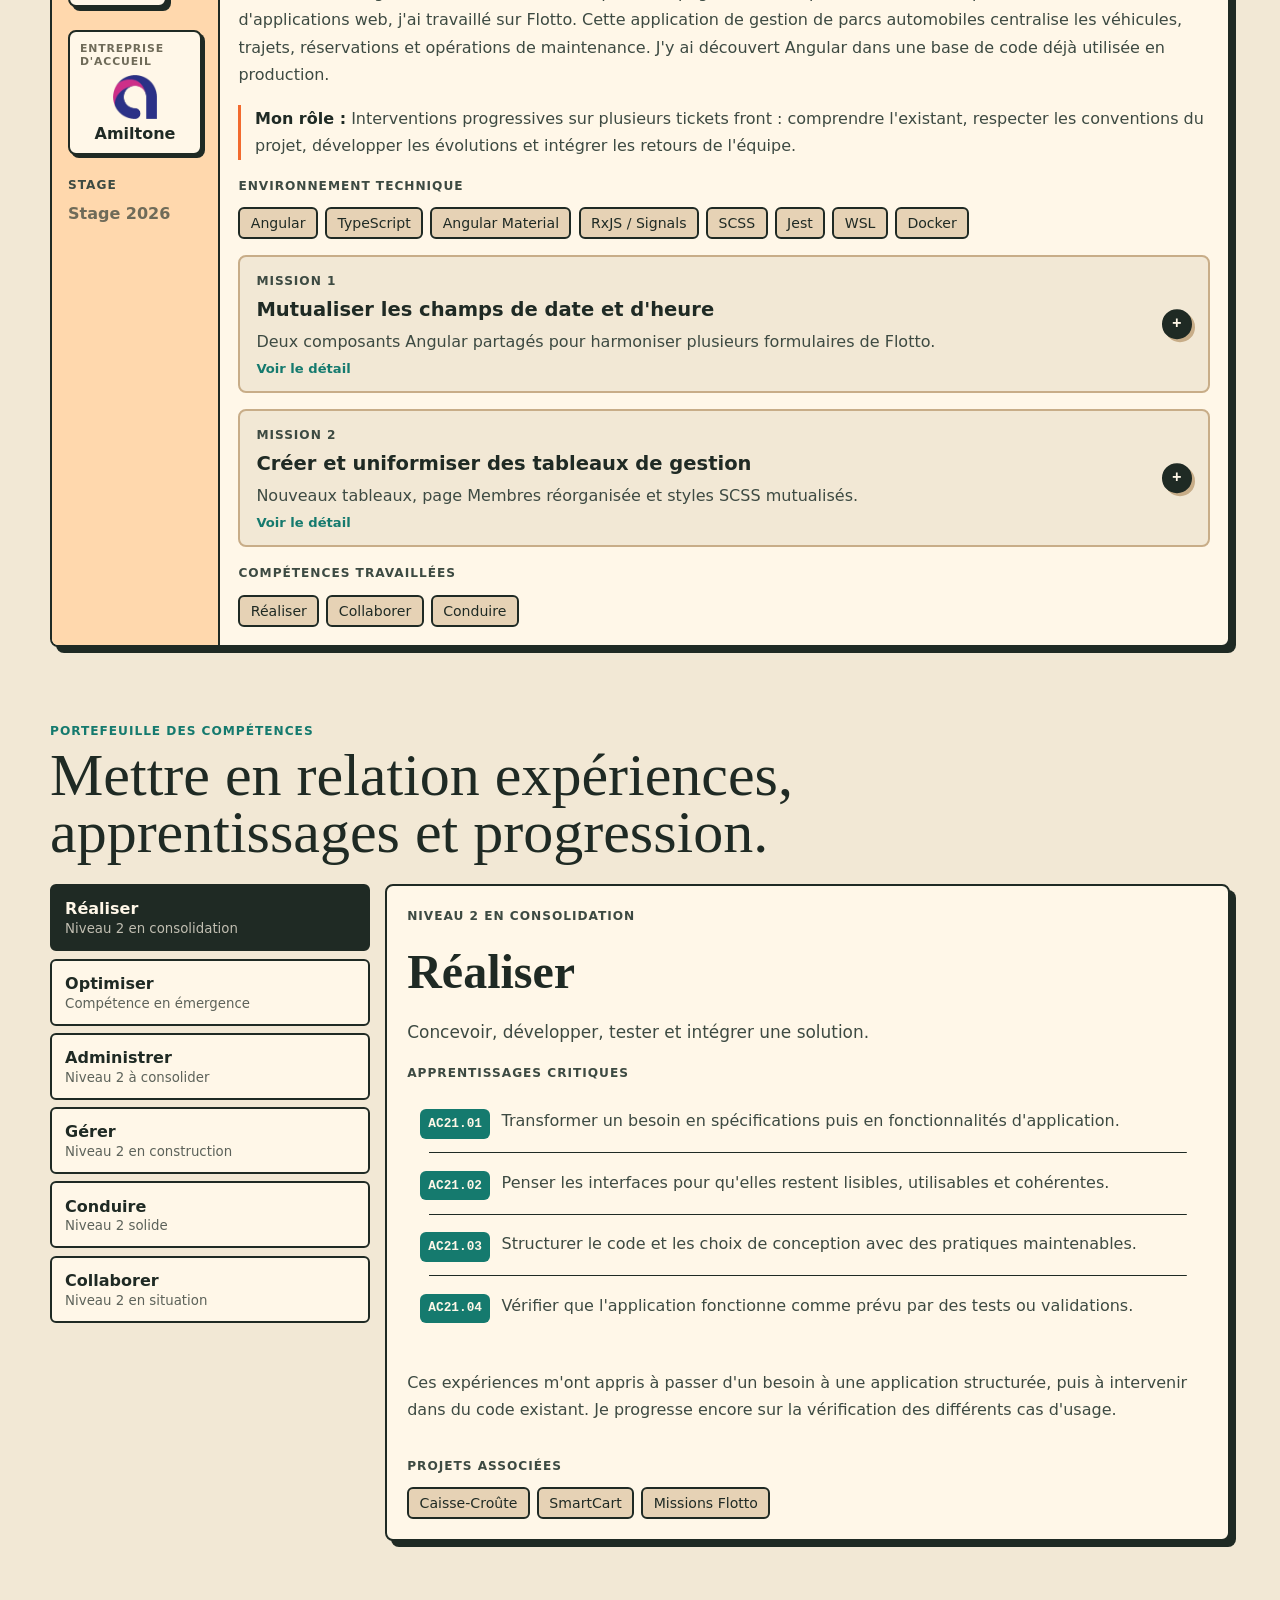
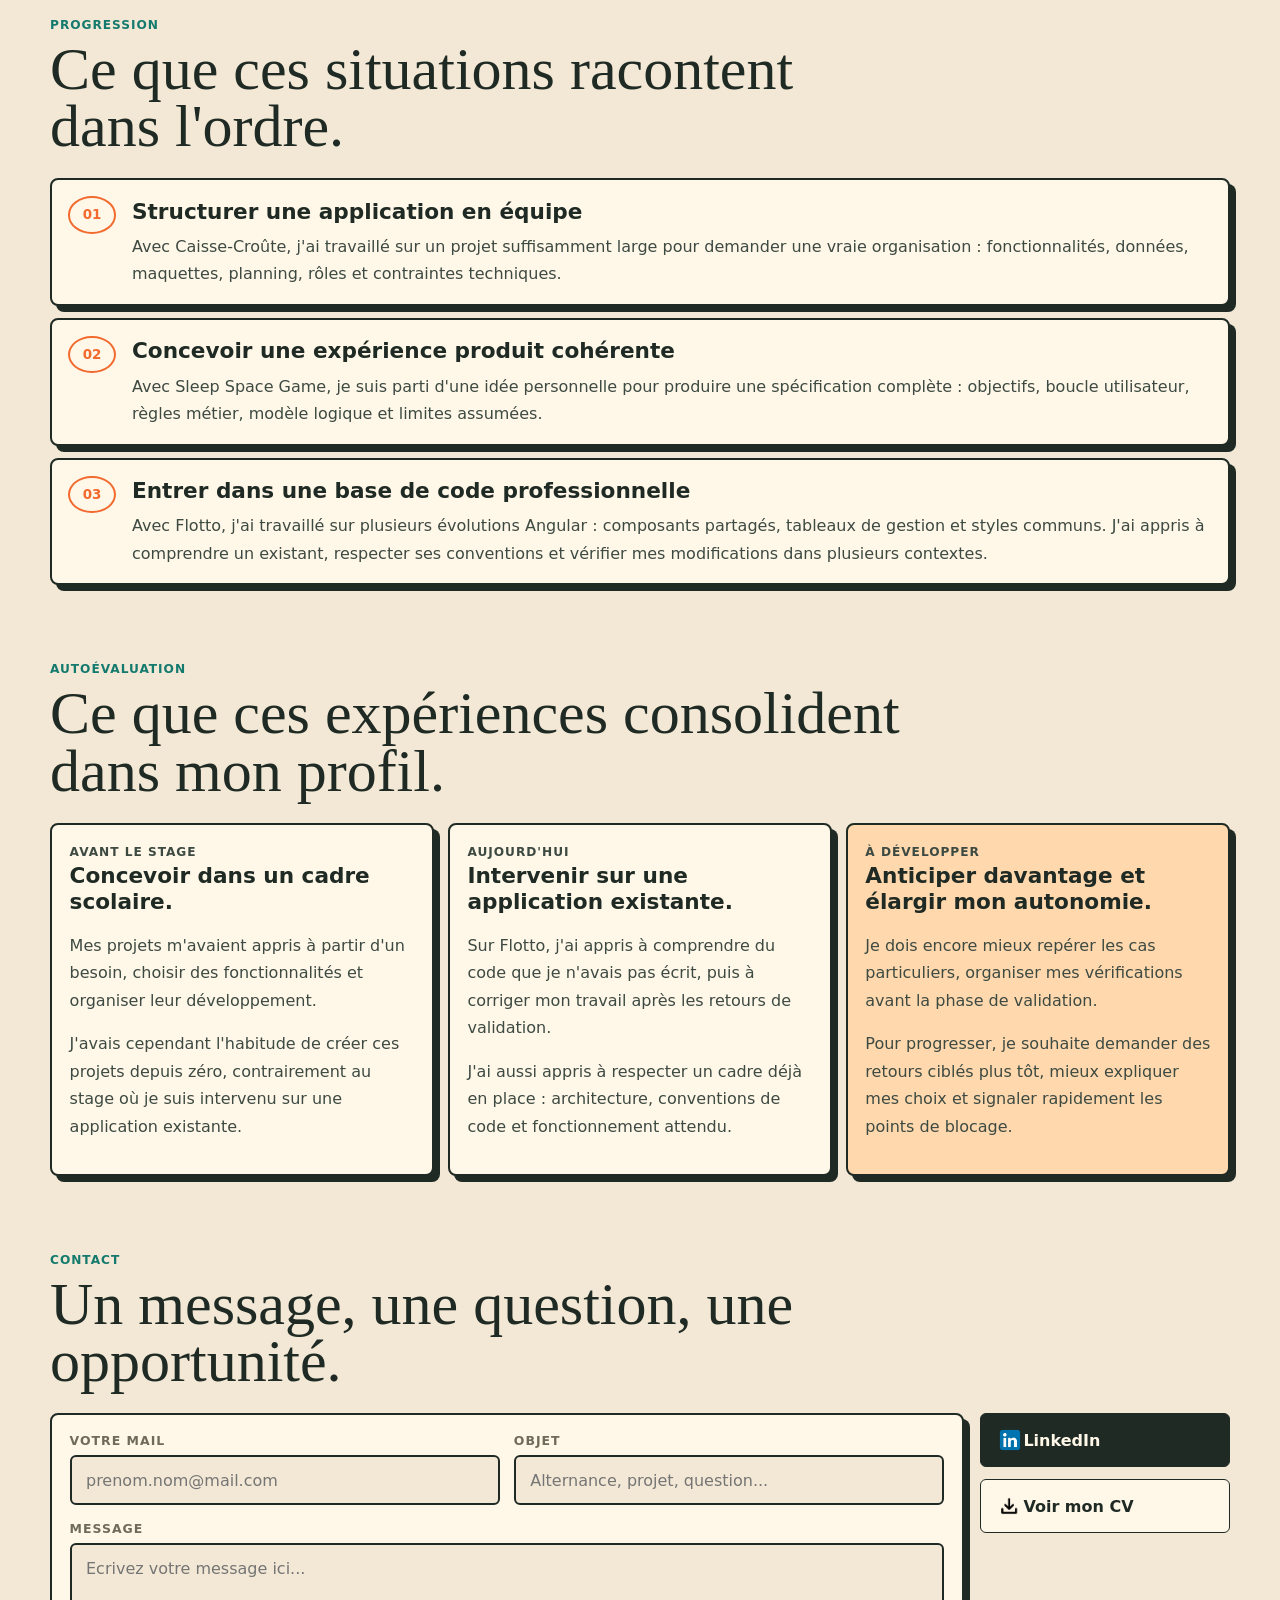
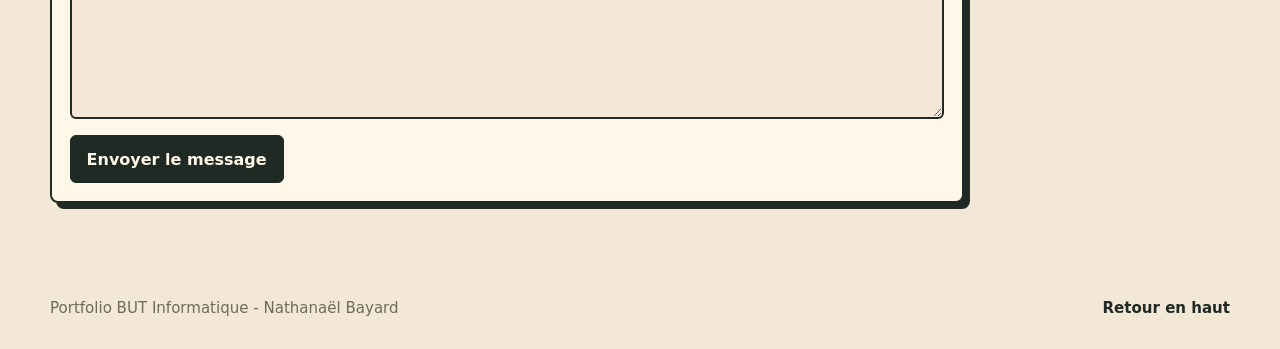
==== commit 272c8830: "Refactor portfolio content and enhance carousel functionality - Updated mission descriptions in 'a-a" ====
--- a/index.html
+++ b/index.html
@@ -55,7 +55,7 @@
             J'y raconte les projets qui m'ont fait avancer cette ann&eacute;e : 
             une SAE web men&eacute;e en &eacute;quipe, un projet mobile plus personnel 
             Sleep Space Game, et mes premiers pas en stage chez Amiltone sur une application 
-            Angular. L'id&eacute;e, c'est de montrer mon chemin, mes essais, mes progr&egrave;s et ce que je construis peu &agrave; peu."
+            Angular. L'id&eacute;e, c'est de partager mon chemin, mes essais, mes progr&egrave;s et ce que je construis peu &agrave; peu."
             >
               <div class="terminal-bar" aria-hidden="true">
                 <span></span>
@@ -84,13 +84,13 @@
 
       <section id="profil" class="section section-profile reveal">
         <div class="section-heading wide">
-          <p class="eyebrow">Profil professionnel</p>
-          <h2>Un profil orient&eacute; r&eacute;alisation d'applications.</h2>
+          <p class="eyebrow">&Agrave; propos de moi</p>
+          <h2>J'apprends surtout en d&eacute;veloppant des applications concr&egrave;tes.</h2>
         </div>
 
         <div class="profile-layout">
           <article class="profile-card profile-intro">
-            <p class="card-label">Pr&eacute;sentation</p>
+            <p class="card-label">Mon parcours</p>
             <h3>Nathana&euml;l Bayard</h3>
             <p>
               Je suis &eacute;tudiant en deuxi&egrave;me ann&eacute;e de BUT
@@ -109,7 +109,7 @@
           </article>
 
           <aside class="profile-card profile-facts">
-            <p class="card-label">Rep&egrave;res</p>
+            <p class="card-label">En bref</p>
             <dl>
               <div>
                 <dt>Formation</dt>
@@ -133,7 +133,7 @@
 
         <div class="profile-details">
           <article class="profile-card">
-            <p class="card-label">Outils / Technologies principales</p>
+            <p class="card-label">Technologies que j'utilise</p>
             <div
               class="tag-row tech-list"
               aria-label="Technologies et outils principaux"
@@ -358,7 +358,7 @@
           </article>
 
           <article class="profile-card">
-            <p class="card-label">Domaines d'int&eacute;r&ecirc;t</p>
+            <p class="card-label">Ce que j'aime travailler</p>
             <ul class="profile-list">
               <li>Conception &agrave; partir d'un besoin utilisateur.</li>
               <li>Interfaces, donn&eacute;es et parcours applicatifs.</li>
--- a/styles.css
+++ b/styles.css
@@ -1439,6 +1439,125 @@
   font-size: 0.84rem;
 }
 
+.experience-screen-carousel {
+  position: relative;
+  width: 100%;
+  padding: 0.25rem 2.8rem;
+  overflow: hidden;
+}
+
+.screen-carousel-track {
+  display: grid;
+  grid-template-columns: minmax(0, 0.72fr) minmax(0, 1fr) minmax(0, 0.72fr);
+  align-items: center;
+  gap: 0.4rem;
+  width: min(100%, 540px);
+  margin-inline: auto;
+}
+
+.screen-carousel-slide {
+  display: none;
+  min-width: 0;
+  margin: 0;
+  transition: opacity 180ms ease, transform 180ms ease;
+}
+
+.screen-carousel-slide.is-previous,
+.screen-carousel-slide.is-active,
+.screen-carousel-slide.is-next {
+  display: block;
+}
+
+.screen-carousel-slide.is-previous {
+  order: 1;
+}
+
+.screen-carousel-slide.is-active {
+  order: 2;
+}
+
+.screen-carousel-slide.is-next {
+  order: 3;
+}
+
+.screen-carousel-image {
+  display: block;
+  width: min(100%, 115px);
+  margin-inline: auto;
+  padding: 0;
+  border: 0;
+  opacity: 0.55;
+  background: transparent;
+  cursor: pointer;
+  transform: scale(0.82);
+  transition: opacity 180ms ease, transform 180ms ease;
+}
+
+.screen-carousel-slide.is-active .screen-carousel-image {
+  width: min(100%, 200px);
+  opacity: 1;
+  transform: scale(1);
+}
+
+.screen-carousel-image:hover,
+.screen-carousel-image:focus-visible {
+  opacity: 1;
+}
+
+.screen-carousel-image:focus-visible {
+  outline: 3px solid var(--gold);
+  outline-offset: 3px;
+}
+
+.screen-carousel-slide img {
+  display: block;
+  width: 100%;
+  height: auto;
+  border-radius: 24px;
+  object-fit: contain;
+}
+
+.screen-carousel-arrow {
+  position: absolute;
+  top: 50%;
+  z-index: 4;
+  display: grid;
+  place-items: center;
+  width: 2.4rem;
+  height: 2.4rem;
+  border: 2px solid var(--ink);
+  border-radius: 50%;
+  color: var(--ink);
+  background: var(--surface);
+  box-shadow: 3px 3px 0 var(--ink);
+  cursor: pointer;
+  font-size: 1.2rem;
+  font-weight: 900;
+  line-height: 1;
+  transform: translateY(-50%);
+  transition: color 160ms ease, background 160ms ease, transform 160ms ease;
+}
+
+.screen-carousel-arrow:hover,
+.screen-carousel-arrow:focus-visible {
+  color: var(--surface);
+  background: var(--green);
+  transform: translateY(-50%) scale(1.06);
+}
+
+.screen-carousel-arrow:focus-visible {
+  outline: 3px solid var(--gold);
+  outline-offset: 3px;
+}
+
+.screen-carousel-arrow-prev {
+  left: 0.2rem;
+}
+
+.screen-carousel-arrow-next {
+  right: 0.2rem;
+}
+
 .analysis-grid {
   display: grid;
   grid-template-columns: minmax(0, 1fr) minmax(0, 1fr);
@@ -1563,7 +1682,7 @@
 
 .mission-minimal-grid {
   display: grid;
-  grid-template-columns: repeat(3, minmax(0, 1fr));
+  grid-template-columns: repeat(2, minmax(0, 1fr));
   gap: 0.7rem;
 }
 
@@ -2236,6 +2355,30 @@
     width: min(100%, 210px);
   }
 
+  .experience-screen-carousel {
+    padding-inline: 2.4rem;
+  }
+
+  .screen-carousel-track {
+    grid-template-columns: minmax(0, 0.55fr) minmax(0, 1fr) minmax(0, 0.55fr);
+    gap: 0.25rem;
+    width: 120%;
+    margin-left: -10%;
+  }
+
+  .screen-carousel-image {
+    transform: scale(0.72);
+  }
+
+  .screen-carousel-slide.is-active .screen-carousel-image {
+    transform: scale(1);
+  }
+
+  .screen-carousel-arrow {
+    width: 2.15rem;
+    height: 2.15rem;
+  }
+
   .evidence-row {
     grid-template-columns: 1fr;
   }
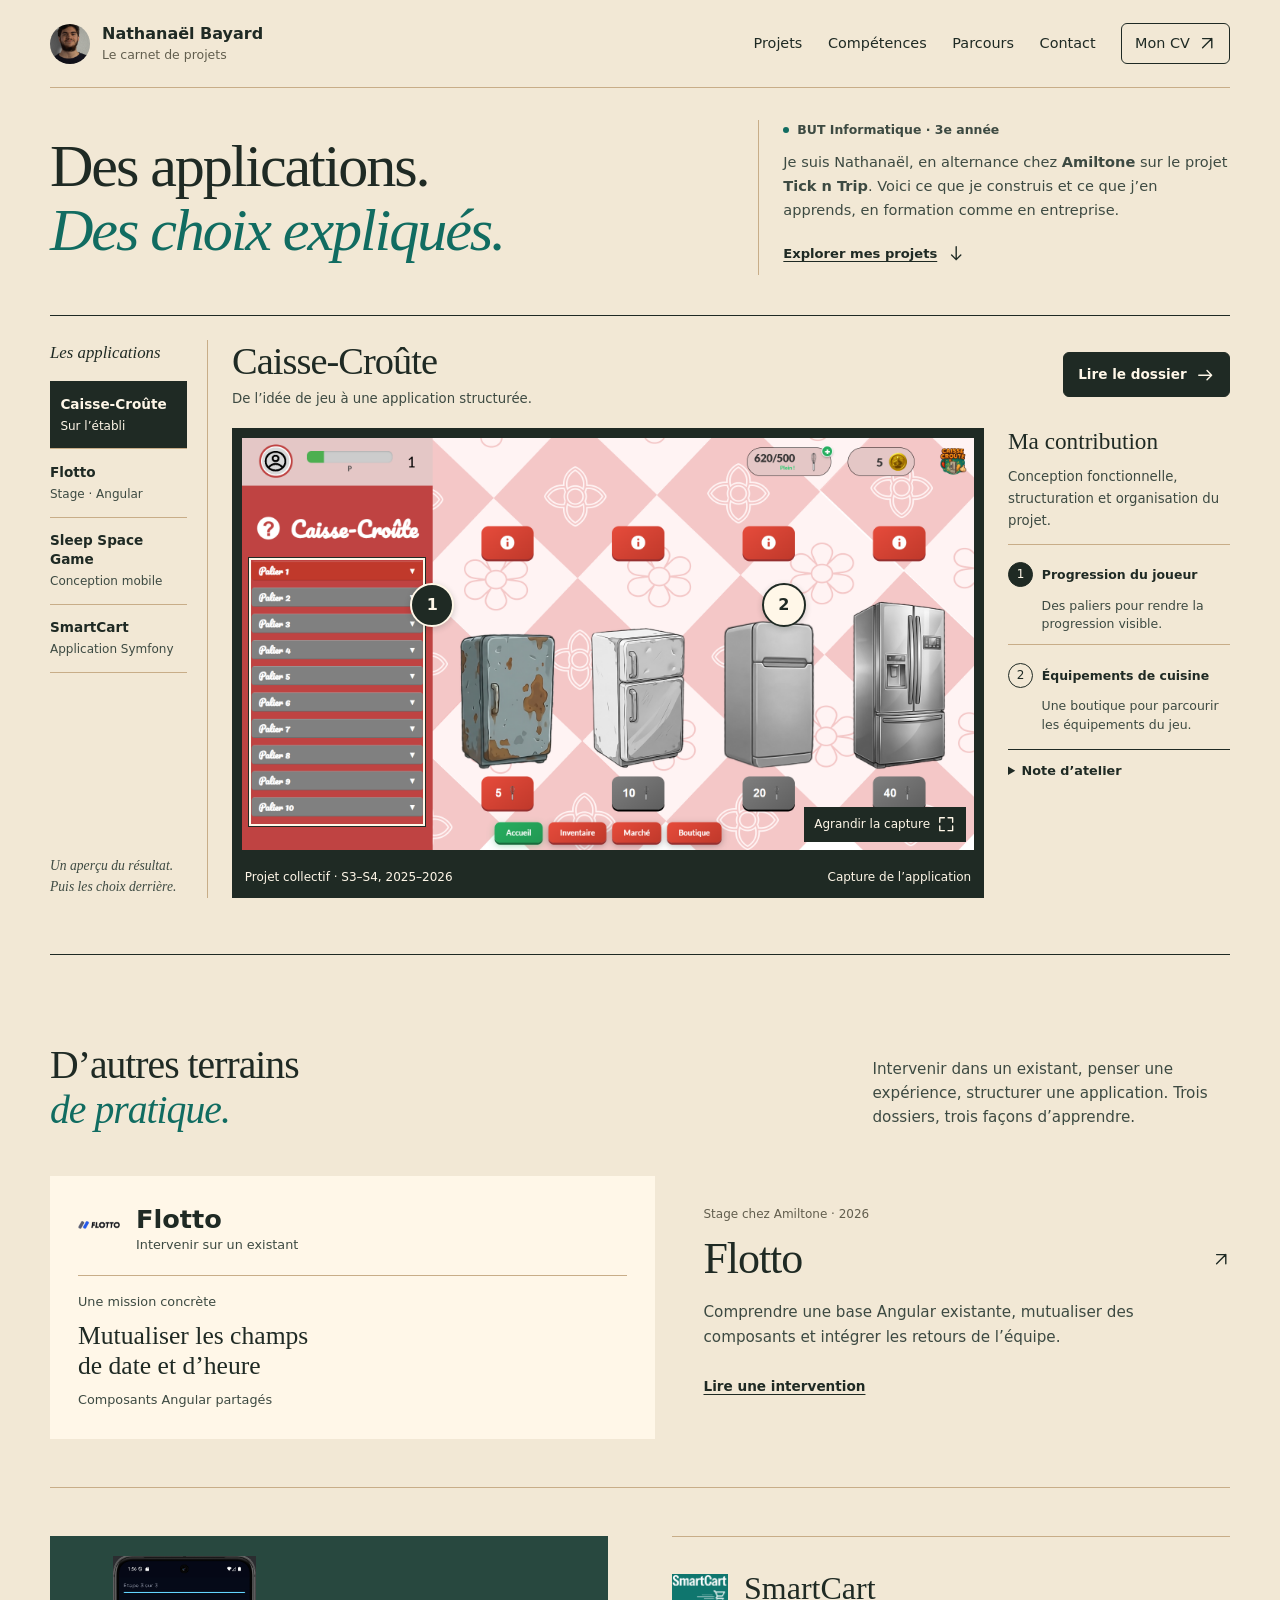
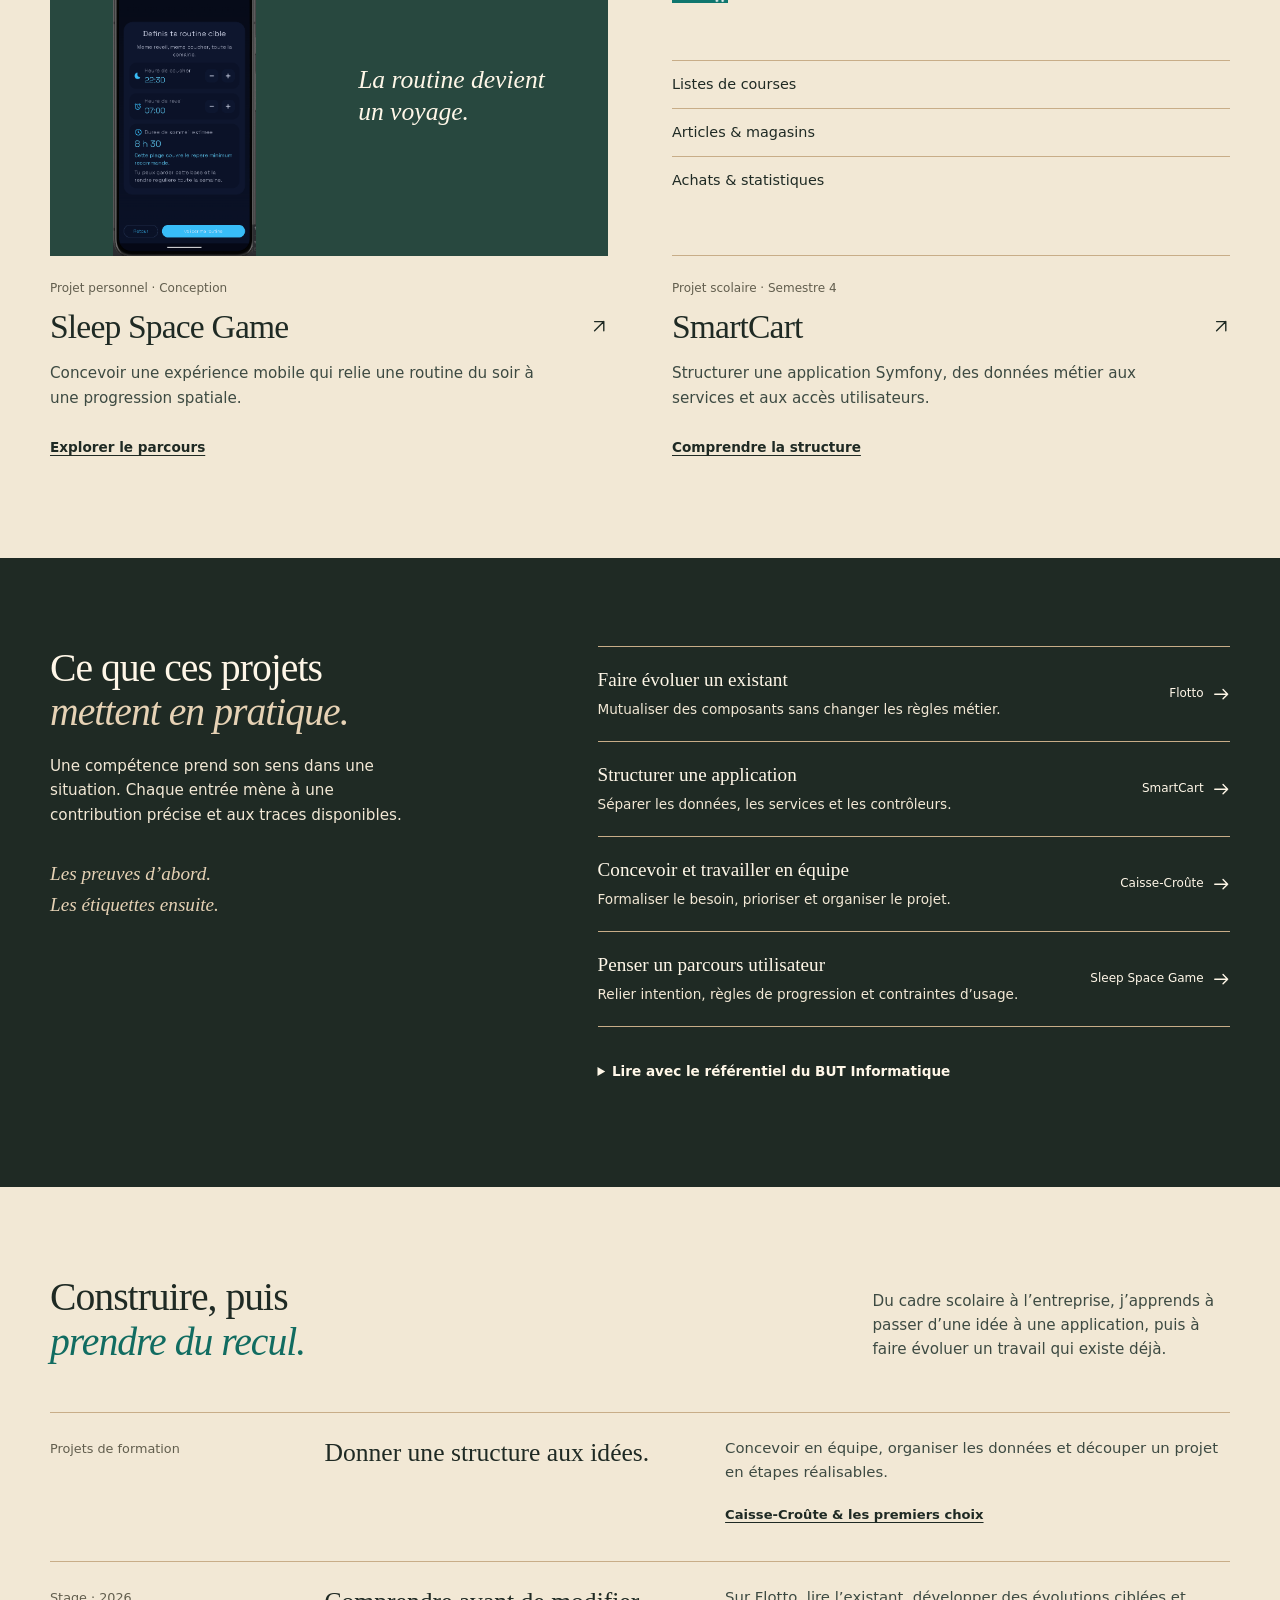
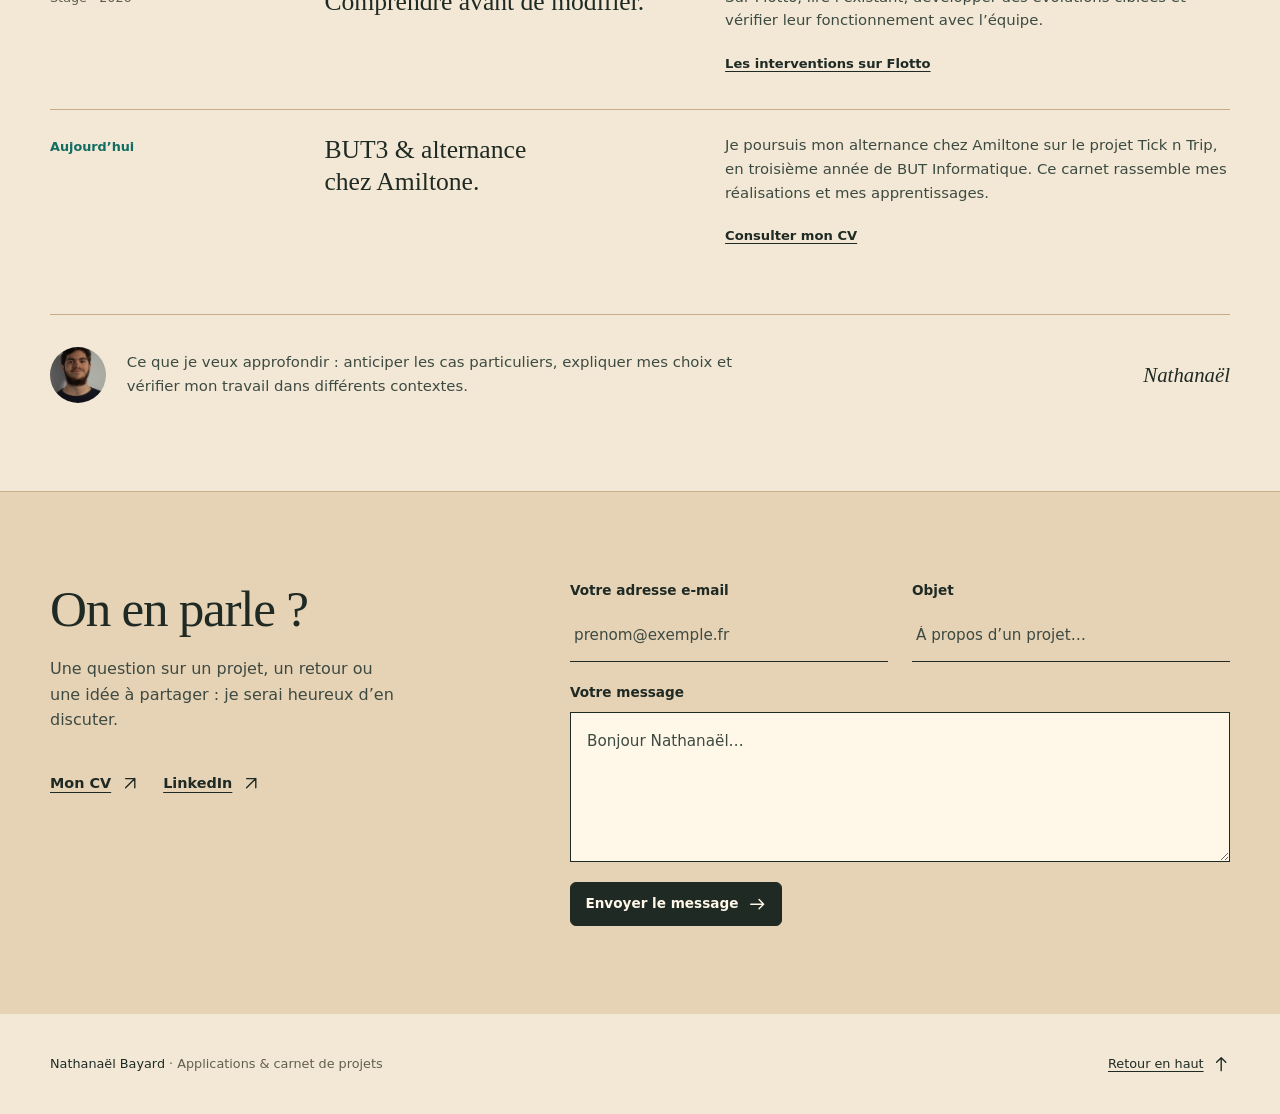
==== commit 431b70a4: "Refonte du portfolio en établi ouvert et actualisation du CV" ====
--- a/index.html
+++ b/index.html
@@ -1,672 +1,108 @@
 <!doctype html>
 <html lang="fr">
-  <head>
-    <meta charset="UTF-8" />
-    <meta name="viewport" content="width=device-width, initial-scale=1.0" />
-    <title>Nathana&euml;l Bayard | Portfolio</title>
-    <meta
-      name="description"
-      content="Portfolio de fin d'annee de Nathanael Bayard, etudiant en BUT Informatique : SAE, projet personnel, stage, competences et progression."
-    />
-    <link rel="stylesheet" href="styles.css" />
-  </head>
-  <body>
-    <div class="scroll-meter" aria-hidden="true">
-      <span></span>
-    </div>
+<head>
+  <meta charset="UTF-8" />
+  <meta name="viewport" content="width=device-width, initial-scale=1.0" />
+  <meta name="description" content="Nathanaël Bayard, étudiant en troisième année de BUT Informatique et alternant chez Amiltone sur le projet Tick n Trip. Projets web, conception mobile et contributions Angular : mes réalisations, mes choix et leurs preuves." />
+  <meta name="theme-color" content="#f2e8d5" />
+  <title>Nathanaël Bayard — Applications &amp; carnet de projets</title>
+  <link rel="stylesheet" href="styles.css?v=etabli-polish-2" />
+  <script src="scripts/config.js" defer></script>
+  <script src="scripts/data.js" defer></script>
+  <script src="scripts/site.js?v=etabli-ouvert" defer></script>
+</head>
+<body>
+  <a class="skip-link" href="#contenu">Aller au contenu</a>
+  <header class="site-header">
+    <a class="brand" href="index.html" aria-label="Nathanaël Bayard, accueil"><img src="asset/pp.png" width="40" height="40" alt="" /><span>Nathanaël Bayard<span class="brand-caption">Le carnet de projets</span></span></a>
+    <button class="menu-toggle" type="button" aria-expanded="false" aria-controls="navigation" hidden>Menu <svg viewBox="0 0 20 20" width="18" height="18" aria-hidden="true"><path d="M3 6h14M3 10h14M3 14h14" /></svg></button>
+    <nav id="navigation" class="site-nav" aria-label="Navigation principale"><a href="#projets">Projets</a><a href="#competences">Compétences</a><a href="#parcours">Parcours</a><a href="#contact">Contact</a><a class="nav-cv" href="cv.html">Mon CV <svg viewBox="0 0 20 20" aria-hidden="true"><path d="M5 15 15 5M5 5h10v10" /></svg></a></nav>
+  </header>
+  <main id="contenu">
+    <section class="home-hero shell" aria-labelledby="hero-title">
+      <div class="hero-copy">
+        <h1 id="hero-title">Des applications.<br /><em>Des choix expliqués.</em></h1>
+        <div class="hero-intro">
+          <p class="current-status"><span aria-hidden="true"></span>BUT Informatique · 3e année</p>
+          <p class="hero-description">Je suis Nathanaël, en alternance chez <strong>Amiltone</strong> sur le projet <strong>Tick n Trip</strong>. Voici ce que je construis et ce que j’en apprends, en formation comme en entreprise.</p>
+          <a class="text-link" href="#projets">Explorer mes projets <svg viewBox="0 0 20 20" aria-hidden="true"><path d="M10 3v14m-5-5 5 5 5-5" /></svg></a>
+        </div>
+      </div>
+      <article class="featured-project" aria-labelledby="featured-title">
+        <nav class="workbench-index" aria-label="Dossiers de projets">
+          <p class="workbench-index-title">Les applications</p>
+          <ul>
+            <li><a class="workbench-current" href="projet.html?projet=caisse-croute" aria-current="true"><span>Caisse-Croûte</span><small>Sur l’établi</small></a></li>
+            <li><a href="projet.html?projet=flotto"><span>Flotto</span><small>Stage · Angular</small></a></li>
+            <li><a href="projet.html?projet=sleep-space-game"><span>Sleep Space Game</span><small>Conception mobile</small></a></li>
+            <li><a href="projet.html?projet=smartcart"><span>SmartCart</span><small>Application Symfony</small></a></li>
+          </ul>
+          <p class="hero-margin-note">Un aperçu du résultat.<br />Puis les choix derrière.</p>
+        </nav>
+        <header class="feature-caption">
+          <div><h2 id="featured-title">Caisse-Croûte</h2><p>De l’idée de jeu à une application structurée.</p></div>
+          <a class="button button-primary" href="projet.html?projet=caisse-croute">Lire le dossier <svg viewBox="0 0 20 20" aria-hidden="true"><path d="M3 10h14m-5-5 5 5-5 5" /></svg></a>
+        </header>
+        <figure class="feature-stage">
+          <div class="feature-shot">
+            <a class="feature-image image-link" href="asset/screen-caisse-croute.png" data-enlarge data-caption="Caisse-Croûte — capture de l’interface du jeu collectif"><img src="asset/screen-caisse-croute.png" width="1920" height="1080" alt="Interface Caisse-Croûte : progression du joueur et boutique d’équipements de cuisine" fetchpriority="high" /><span class="image-hint">Agrandir la capture <svg viewBox="0 0 20 20" aria-hidden="true"><path d="M3 8V3h5m4 0h5v5M3 12v5h5m4 0h5v-5" /></svg></span></a>
+            <span class="capture-region capture-region-progression is-active" data-capture-region="progression" aria-hidden="true"></span>
+            <span class="capture-region capture-region-equipements" data-capture-region="equipements" aria-hidden="true"></span>
+            <a id="repere-progression" class="capture-pin pin-progression is-active" href="#annotation-progression" data-annotation="progression" aria-label="Repère 1 : progression du joueur" aria-describedby="note-progression">1</a>
+            <a id="repere-equipements" class="capture-pin pin-equipements" href="#annotation-equipements" data-annotation="equipements" aria-label="Repère 2 : équipements de cuisine" aria-describedby="note-equipements">2</a>
+          </div>
+          <figcaption><span>Projet collectif · S3–S4, 2025–2026</span><span>Capture de l’application</span></figcaption>
+        </figure>
+        <aside class="feature-notes" aria-label="Contribution et lecture de la capture">
+          <p class="feature-role"><strong>Ma contribution</strong>Conception fonctionnelle, structuration et organisation du projet.</p>
+          <ol class="capture-legend">
+            <li id="annotation-progression" class="annotation-note is-active" data-capture-note="progression"><a class="annotation-label is-active" href="#repere-progression" data-annotation="progression" aria-describedby="note-progression"><span class="annotation-number" aria-hidden="true">1</span><strong>Progression du joueur</strong></a><p id="note-progression">Des paliers pour rendre la progression visible.</p></li>
+            <li id="annotation-equipements" class="annotation-note" data-capture-note="equipements"><a class="annotation-label" href="#repere-equipements" data-annotation="equipements" aria-describedby="note-equipements"><span class="annotation-number" aria-hidden="true">2</span><strong>Équipements de cuisine</strong></a><p id="note-equipements">Une boutique pour parcourir les équipements du jeu.</p></li>
+          </ol>
+          <details class="workshop-note"><summary>Note d’atelier</summary><div><h3>Avant le code,<br />donner une forme à l’idée.</h3><p>Un jeu web, une équipe de quatre, et des fonctionnalités à transformer en un projet réalisable.</p><ul><li>Clarifier les besoins et les priorités.</li><li>Relier utilisateurs, données et règles du jeu.</li><li>Découper le travail en sprints.</li></ul><a href="projet.html?projet=caisse-croute#preuve-conception">Voir la preuve de conception</a></div></details>
+        </aside>
+      </article>
+    </section>
 
-    <header class="site-header">
-      <a class="brand" href="#top" aria-label="Retour au debut">
-        <span class="brand-mark">
-          <img src="asset/pp.png" alt="Portrait de Nathana&euml;l Bayard" />
-        </span>
-        <span>
-          <strong>Nathana&euml;l Bayard</strong>
-          <small>BUT Informatique - 2e ann&eacute;e</small>
-        </span>
-      </a>
+    <section id="projets" class="projects-section shell section" aria-labelledby="projects-title">
+      <div class="section-heading"><h2 id="projects-title">D’autres terrains<br /><em>de pratique.</em></h2><p>Intervenir dans un existant, penser une expérience, structurer une application. Trois dossiers, trois façons d’apprendre.</p></div>
+      <div class="project-grid">
+        <article class="project-preview project-flotto">
+          <a class="project-cover flot-to" href="projet.html?projet=flotto" tabindex="-1" aria-hidden="true"><img src="asset/flotto-logo.png" alt="" width="100" height="100" loading="lazy" /><span class="flotto-wordmark">Flotto</span><span class="cover-subtitle">Intervenir sur un existant</span><div class="mission-excerpt"><span>Une mission concrète</span><strong>Mutualiser les champs<br />de date et d’heure</strong><span>Composants Angular partagés</span></div></a>
+          <div class="project-preview-copy"><p class="project-context">Stage chez Amiltone · 2026</p><h3><a href="projet.html?projet=flotto">Flotto <svg viewBox="0 0 20 20" aria-hidden="true"><path d="M5 15 15 5M5 5h10v10" /></svg></a></h3><p>Comprendre une base Angular existante, mutualiser des composants et intégrer les retours de l’équipe.</p><a class="text-link" href="projet.html?projet=flotto#preuve-dates">Lire une intervention</a></div>
+        </article>
+        <article class="project-preview project-sleep">
+          <a class="project-cover sleep-cover" href="projet.html?projet=sleep-space-game" tabindex="-1" aria-hidden="true"><img src="asset/sleep-space-game-photos/routine-ssg.png" width="431" height="906" loading="lazy" alt="" /><span class="cover-caption">La routine devient<br />un voyage.</span></a>
+          <div class="project-preview-copy"><p class="project-context">Projet personnel · Conception</p><h3><a href="projet.html?projet=sleep-space-game">Sleep Space Game <svg viewBox="0 0 20 20" aria-hidden="true"><path d="M5 15 15 5M5 5h10v10" /></svg></a></h3><p>Concevoir une expérience mobile qui relie une routine du soir à une progression spatiale.</p><a class="text-link" href="projet.html?projet=sleep-space-game#preuve-parcours">Explorer le parcours</a></div>
+        </article>
+        <article class="project-preview project-smartcart">
+          <a class="project-cover smartcart-cover" href="projet.html?projet=smartcart" tabindex="-1" aria-hidden="true"><img src="asset/logoSmartCart.png" width="104" height="104" loading="lazy" alt="" /><span class="smartcart-name">SmartCart</span><div class="domain-list"><span>Listes de courses</span><span>Articles &amp; magasins</span><span>Achats &amp; statistiques</span></div></a>
+          <div class="project-preview-copy"><p class="project-context">Projet scolaire · Semestre 4</p><h3><a href="projet.html?projet=smartcart">SmartCart <svg viewBox="0 0 20 20" aria-hidden="true"><path d="M5 15 15 5M5 5h10v10" /></svg></a></h3><p>Structurer une application Symfony, des données métier aux services et aux accès utilisateurs.</p><a class="text-link" href="projet.html?projet=smartcart#preuve-architecture">Comprendre la structure</a></div>
+        </article>
+      </div>
+    </section>
 
-      <nav class="site-nav" aria-label="Navigation principale">
-        <a href="#profil">Profil</a>
-        <a href="#experiences">Exp&eacute;riences</a>
-        <a href="#competences">Comp&eacute;tences</a>
-        <a href="#bilan">Bilan</a>
-        <a href="#contact">Contact</a>
-      </nav>
-    </header>
+    <section id="competences" class="skills-section section" aria-labelledby="skills-title"><div class="shell skills-layout">
+      <div class="skills-intro"><h2 id="skills-title">Ce que ces projets<br /><em>mettent en pratique.</em></h2><p>Une compétence prend son sens dans une situation. Chaque entrée mène à une contribution précise et aux traces disponibles.</p><p class="editorial-note">Les preuves d’abord.<br />Les étiquettes ensuite.</p></div>
+      <div class="proof-index">
+        <a href="projet.html?projet=flotto#preuve-dates"><span><strong>Faire évoluer un existant</strong><span>Mutualiser des composants sans changer les règles métier.</span></span><span class="proof-project">Flotto <svg viewBox="0 0 20 20" aria-hidden="true"><path d="M3 10h14m-5-5 5 5-5 5" /></svg></span></a>
+        <a href="projet.html?projet=smartcart#preuve-architecture"><span><strong>Structurer une application</strong><span>Séparer les données, les services et les contrôleurs.</span></span><span class="proof-project">SmartCart <svg viewBox="0 0 20 20" aria-hidden="true"><path d="M3 10h14m-5-5 5 5-5 5" /></svg></span></a>
+        <a href="projet.html?projet=caisse-croute#preuve-conception"><span><strong>Concevoir et travailler en équipe</strong><span>Formaliser le besoin, prioriser et organiser le projet.</span></span><span class="proof-project">Caisse-Croûte <svg viewBox="0 0 20 20" aria-hidden="true"><path d="M3 10h14m-5-5 5 5-5 5" /></svg></span></a>
+        <a href="projet.html?projet=sleep-space-game#preuve-parcours"><span><strong>Penser un parcours utilisateur</strong><span>Relier intention, règles de progression et contraintes d’usage.</span></span><span class="proof-project">Sleep Space Game <svg viewBox="0 0 20 20" aria-hidden="true"><path d="M3 10h14m-5-5 5 5-5 5" /></svg></span></a>
+        <details class="framework-details"><summary>Lire avec le référentiel du BUT Informatique</summary><div id="framework-content"><p>Les dossiers associent les compétences du BUT aux situations qui les mobilisent.</p></div></details>
+      </div>
+    </div></section>
 
-    <main id="top">
-      <section class="hero" aria-labelledby="hero-title">
-        <canvas
-          id="map-canvas"
-          class="map-canvas"
-          role="img"
-          aria-label="Carte interactive du portfolio : les points SAE, Projet, Stage, Liens et Bilan peuvent etre deplaces et cliques."
-        ></canvas>
-        <div class="hero-grid">
-          <div class="hero-copy reveal">
-            <p class="eyebrow">Portfolio de fin d'ann&eacute;e - 2026</p>
-            <h1 id="hero-title">
-              Des projets, des apprentissages, une progression.
-            </h1>
-            <div
-              class="hero-terminal"
-              data-terminal-text="Bonjour, bienvenue dans mon portfolio. 
-            J'y raconte les projets qui m'ont fait avancer cette ann&eacute;e : 
-            une SAE web men&eacute;e en &eacute;quipe, un projet mobile plus personnel 
-            Sleep Space Game, et mes premiers pas en stage chez Amiltone sur une application 
-            Angular. L'id&eacute;e, c'est de partager mon chemin, mes essais, mes progr&egrave;s et ce que je construis peu &agrave; peu."
-            >
-              <div class="terminal-bar" aria-hidden="true">
-                <span></span>
-                <span></span>
-                <span></span>
-                <strong>portfolio_intro.sh</strong>
-              </div>
-              <p class="hero-intro">
-                <span class="terminal-prompt">nathanael@portfolio:~$</span>
-                <span data-terminal-output></span>
-                <span class="terminal-cursor" aria-hidden="true"></span>
-              </p>
-            </div>
+    <section id="parcours" class="journey-section shell section" aria-labelledby="journey-title"><div class="section-heading"><h2 id="journey-title">Construire, puis<br /><em>prendre du recul.</em></h2><p>Du cadre scolaire à l’entreprise, j’apprends à passer d’une idée à une application, puis à faire évoluer un travail qui existe déjà.</p></div>
+      <ol class="journey"><li><p class="journey-date">Projets de formation</p><h3>Donner une structure aux idées.</h3><p>Concevoir en équipe, organiser les données et découper un projet en étapes réalisables.</p><a href="projet.html?projet=caisse-croute">Caisse-Croûte &amp; les premiers choix</a></li><li><p class="journey-date">Stage · 2026</p><h3>Comprendre avant de modifier.</h3><p>Sur Flotto, lire l’existant, développer des évolutions ciblées et vérifier leur fonctionnement avec l’équipe.</p><a href="projet.html?projet=flotto">Les interventions sur Flotto</a></li><li class="journey-current"><p class="journey-date">Aujourd’hui</p><h3>BUT3 &amp; alternance chez Amiltone.</h3><p>Je poursuis mon alternance chez Amiltone sur le projet Tick n Trip, en troisième année de BUT Informatique. Ce carnet rassemble mes réalisations et mes apprentissages.</p><a href="cv.html">Consulter mon CV</a></li></ol>
+      <div class="personal-note"><img src="asset/pp.png" width="64" height="64" alt="Portrait de Nathanaël Bayard" loading="lazy" /><p>Ce que je veux approfondir : anticiper les cas particuliers, expliquer mes choix et vérifier mon travail dans différents contextes.</p><span>Nathanaël</span></div>
+    </section>
 
-            <div class="hero-actions" aria-label="Acces rapides">
-              <a class="button button-primary" href="#experiences"
-                >Voir les exp&eacute;riences</a
-              >
-              <a class="button button-secondary" href="#competences"
-                >Lire les comp&eacute;tences</a
-              >
-            </div>
-          </div>
-        </div>
-      </section>
-
-      <section id="profil" class="section section-profile reveal">
-        <div class="section-heading wide">
-          <p class="eyebrow">&Agrave; propos de moi</p>
-          <h2>J'apprends surtout en d&eacute;veloppant des applications concr&egrave;tes.</h2>
-        </div>
-
-        <div class="profile-layout">
-          <article class="profile-card profile-intro">
-            <p class="card-label">Mon parcours</p>
-            <h3>Nathana&euml;l Bayard</h3>
-            <p>
-              Je suis &eacute;tudiant en deuxi&egrave;me ann&eacute;e de BUT
-              Informatique &agrave; Lyon, en parcours R&eacute;alisation
-              d'applications. Je recherche une alternance pour ma
-              troisi&egrave;me ann&eacute;e de formation, dans un contexte de
-              d&eacute;veloppement web ou applicatif.
-            </p>
-            <p>
-              Curieux, s&eacute;rieux et autonome, je m'int&egrave;gre
-              facilement &agrave; une &eacute;quipe et je n'h&eacute;site pas
-              &agrave; poser des questions pour mieux comprendre les enjeux
-              techniques. J'aime apprendre de nouvelles technologies et
-              contribuer progressivement &agrave; des projets concrets.
-            </p>
-          </article>
-
-          <aside class="profile-card profile-facts">
-            <p class="card-label">En bref</p>
-            <dl>
-              <div>
-                <dt>Formation</dt>
-                <dd>BUT Informatique - 2e ann&eacute;e</dd>
-              </div>
-              <div>
-                <dt>Positionnement</dt>
-                <dd>R&eacute;alisation d'applications web et logicielles</dd>
-              </div>
-              <div>
-                <dt>Missions recherch&eacute;es</dt>
-                <dd>
-                  Alternance en d&eacute;veloppement web ou applicatif :
-                  interfaces, correction de tickets, &eacute;volutions
-                  fonctionnelles, bases de donn&eacute;es et maintenance
-                </dd>
-              </div>
-            </dl>
-          </aside>
-        </div>
-
-        <div class="profile-details">
-          <article class="profile-card">
-            <p class="card-label">Technologies que j'utilise</p>
-            <div
-              class="tag-row tech-list"
-              aria-label="Technologies et outils principaux"
-            >
-              <a
-                class="tag tech-link"
-                href="https://html.spec.whatwg.org/"
-                target="_blank"
-                rel="noopener noreferrer"
-                aria-label="Ouvrir le site officiel de HTML"
-              >
-                <span class="tech-name">HTML</span>
-                <span class="tech-logo" aria-hidden="true">
-                  <img src="asset/tech/html.svg" alt="" loading="lazy" />
-                </span>
-              </a>
-              <a
-                class="tag tech-link"
-                href="https://www.w3.org/Style/CSS/"
-                target="_blank"
-                rel="noopener noreferrer"
-                aria-label="Ouvrir le site officiel de CSS"
-              >
-                <span class="tech-name">CSS</span>
-                <span class="tech-logo" aria-hidden="true">
-                  <img src="asset/tech/css.svg" alt="" loading="lazy" />
-                </span>
-              </a>
-              <a
-                class="tag tech-link"
-                href="https://tc39.es/ecma262/"
-                target="_blank"
-                rel="noopener noreferrer"
-                aria-label="Ouvrir le site officiel de JavaScript"
-              >
-                <span class="tech-name">JavaScript</span>
-                <span class="tech-logo" aria-hidden="true">
-                  <img src="asset/tech/javascript.svg" alt="" loading="lazy" />
-                </span>
-              </a>
-              <a
-                class="tag tech-link"
-                href="https://vuejs.org/"
-                target="_blank"
-                rel="noopener noreferrer"
-                aria-label="Ouvrir le site officiel de Vue.js"
-              >
-                <span class="tech-name">Vue.js</span>
-                <span class="tech-logo" aria-hidden="true">
-                  <img src="asset/tech/vue.svg" alt="" loading="lazy" />
-                </span>
-              </a>
-              <a
-                class="tag tech-link"
-                href="https://www.php.net/"
-                target="_blank"
-                rel="noopener noreferrer"
-                aria-label="Ouvrir le site officiel de PHP"
-              >
-                <span class="tech-name">PHP</span>
-                <span class="tech-logo" aria-hidden="true">
-                  <img src="asset/tech/php.svg" alt="" loading="lazy" />
-                </span>
-              </a>
-              <a
-                class="tag tech-link"
-                href="https://symfony.com/"
-                target="_blank"
-                rel="noopener noreferrer"
-                aria-label="Ouvrir le site officiel de Symfony"
-              >
-                <span class="tech-name">Symfony</span>
-                <span class="tech-logo" aria-hidden="true">
-                  <img src="asset/tech/symfony.svg" alt="" loading="lazy" />
-                </span>
-              </a>
-              <a
-                class="tag tech-link"
-                href="https://www.iso.org/standard/76583.html"
-                target="_blank"
-                rel="noopener noreferrer"
-                aria-label="Ouvrir le site officiel de SQL"
-              >
-                <span class="tech-name">SQL</span>
-                <span class="tech-logo" aria-hidden="true">
-                  <img src="asset/tech/sql.svg" alt="" loading="lazy" />
-                </span>
-              </a>
-              <a
-                class="tag tech-link"
-                href="https://www.oracle.com/database/technologies/appdev/plsql.html"
-                target="_blank"
-                rel="noopener noreferrer"
-                aria-label="Ouvrir le site officiel de PL/SQL"
-              >
-                <span class="tech-name">PL/SQL</span>
-                <span class="tech-logo" aria-hidden="true">
-                  <img src="asset/tech/plsql.svg" alt="" loading="lazy" />
-                </span>
-              </a>
-              <a
-                class="tag tech-link"
-                href="https://dev.java/"
-                target="_blank"
-                rel="noopener noreferrer"
-                aria-label="Ouvrir le site officiel de Java"
-              >
-                <span class="tech-name">Java</span>
-                <span class="tech-logo" aria-hidden="true">
-                  <img src="asset/tech/java.svg" alt="" loading="lazy" />
-                </span>
-              </a>
-              <a
-                class="tag tech-link"
-                href="https://www.iso.org/standard/82075.html"
-                target="_blank"
-                rel="noopener noreferrer"
-                aria-label="Ouvrir le site officiel de C"
-              >
-                <span class="tech-name">C</span>
-                <span class="tech-logo" aria-hidden="true">
-                  <img src="asset/tech/c.svg" alt="" loading="lazy" />
-                </span>
-              </a>
-              <a
-                class="tag tech-link"
-                href="https://angular.dev/"
-                target="_blank"
-                rel="noopener noreferrer"
-                aria-label="Ouvrir le site officiel d'Angular"
-              >
-                <span class="tech-name">Angular (en apprentissage)</span>
-                <span class="tech-logo" aria-hidden="true">
-                  <img src="asset/tech/angular.svg" alt="" loading="lazy" />
-                </span>
-              </a>
-              <a
-                class="tag tech-link"
-                href="https://kotlinlang.org/"
-                target="_blank"
-                rel="noopener noreferrer"
-                aria-label="Ouvrir le site officiel de Kotlin"
-              >
-                <span class="tech-name">Kotlin</span>
-                <span class="tech-logo" aria-hidden="true">
-                  <img src="asset/tech/kotlin.svg" alt="" loading="lazy" />
-                </span>
-              </a>
-              <a
-                class="tag tech-link"
-                href="https://developer.android.com/"
-                target="_blank"
-                rel="noopener noreferrer"
-                aria-label="Ouvrir le site officiel d'Android"
-              >
-                <span class="tech-name">Android</span>
-                <span class="tech-logo" aria-hidden="true">
-                  <img src="asset/tech/android.svg" alt="" loading="lazy" />
-                </span>
-              </a>
-              <a
-                class="tag tech-link"
-                href="https://git-scm.com/"
-                target="_blank"
-                rel="noopener noreferrer"
-                aria-label="Ouvrir le site officiel de Git"
-              >
-                <span class="tech-name">Git</span>
-                <span class="tech-logo" aria-hidden="true">
-                  <img src="asset/tech/git.svg" alt="" loading="lazy" />
-                </span>
-              </a>
-              <a
-                class="tag tech-link"
-                href="https://about.gitlab.com/"
-                target="_blank"
-                rel="noopener noreferrer"
-                aria-label="Ouvrir le site officiel de GitLab"
-              >
-                <span class="tech-name">GitLab</span>
-                <span class="tech-logo" aria-hidden="true">
-                  <img src="asset/tech/gitlab.svg" alt="" loading="lazy" />
-                </span>
-              </a>
-              <a
-                class="tag tech-link"
-                href="https://www.figma.com/"
-                target="_blank"
-                rel="noopener noreferrer"
-                aria-label="Ouvrir le site officiel de Figma"
-              >
-                <span class="tech-name">Figma</span>
-                <span class="tech-logo" aria-hidden="true">
-                  <img src="asset/tech/figma.svg" alt="" loading="lazy" />
-                </span>
-              </a>
-              <a
-                class="tag tech-link"
-                href="https://powerbi.microsoft.com/"
-                target="_blank"
-                rel="noopener noreferrer"
-                aria-label="Ouvrir le site officiel de Power BI"
-              >
-                <span class="tech-name">Power BI</span>
-                <span class="tech-logo" aria-hidden="true">
-                  <img src="asset/tech/power-bi.svg" alt="" loading="lazy" />
-                </span>
-              </a>
-              <a
-                class="tag tech-link"
-                href="https://code.visualstudio.com/"
-                target="_blank"
-                rel="noopener noreferrer"
-                aria-label="Ouvrir le site officiel de VS Code"
-              >
-                <span class="tech-name">VS Code</span>
-                <span class="tech-logo" aria-hidden="true">
-                  <img src="asset/tech/vscode.svg" alt="" loading="lazy" />
-                </span>
-              </a>
-            </div>
-          </article>
-
-          <article class="profile-card">
-            <p class="card-label">Ce que j'aime travailler</p>
-            <ul class="profile-list">
-              <li>Conception &agrave; partir d'un besoin utilisateur.</li>
-              <li>Interfaces, donn&eacute;es et parcours applicatifs.</li>
-              <li>Lecture et &eacute;volution d'une base de code existante.</li>
-              <li>
-                Travail en &eacute;quipe avec tickets, retours et documentation.
-              </li>
-            </ul>
-          </article>
-
-          <article class="profile-card profile-links-card">
-            <p class="card-label">Liens utiles</p>
-            <div class="profile-links">
-              <a
-                class="button button-primary profile-button"
-                href="#profil"
-                data-profile-link="cv"
-                aria-disabled="true"
-              >
-                Voir mon CV
-              </a>
-              <a
-                class="button button-secondary profile-button"
-                href="#profil"
-                data-profile-link="linkedin"
-                target="_blank"
-                rel="noopener noreferrer"
-                aria-disabled="true"
-              >
-                <span>LinkedIn</span>
-                <img
-                  class="button-icon"
-                  src="asset/linkedin_icon.png"
-                  alt=""
-                  aria-hidden="true"
-                />
-              </a>
-              <a class="button button-secondary profile-button" href="#contact">
-                <span>Me contacter</span>
-                <img
-                  class="button-icon"
-                  src="asset/contact-icon.png"
-                  alt=""
-                  aria-hidden="true"
-                />
-              </a>
-            </div>
-          </article>
-        </div>
-      </section>
-
-      <!--
-      <section id="parcours" class="section section-lead reveal">
-        <div class="section-heading">
-          <p class="eyebrow">Cadre de lecture</p>
-          <h2>
-            Un portfolio construit comme une s&eacute;lection argument&eacute;e.
-          </h2>
-        </div>
-        <div class="principles">
-          <article class="principle">
-            <span>01</span>
-            <h3>S&eacute;lectionner</h3>
-            <p>
-              Je ne pr&eacute;sente pas tout ce que j'ai fait. Je garde les
-              situations qui apportent une information utile sur mon profil :
-              conception, d&eacute;veloppement, organisation, adaptation et
-              travail en &eacute;quipe.
-            </p>
-          </article>
-          <article class="principle">
-            <span>02</span>
-            <h3>Analyser</h3>
-            <p>
-              Chaque entr&eacute;e d&eacute;passe la simple liste de
-              t&acirc;ches : je pr&eacute;cise le contexte, mon r&ocirc;le, les
-              choix effectu&eacute;s, les difficult&eacute;s rencontr&eacute;es
-              et les acquis.
-            </p>
-          </article>
-          <article class="principle">
-            <span>03</span>
-            <h3>Prouver</h3>
-            <p>
-              Les comp&eacute;tences sont reli&eacute;es &agrave; des traces :
-              dossier de conception, maquettes, diagrammes, user stories,
-              sp&eacute;cifications, code, tickets ou documentation.
-            </p>
-          </article>
-        </div>
-      </section>
-      -->
-
-      <section id="experiences" class="section reveal">
-        <div class="section-heading wide">
-          <p class="eyebrow">SAE, projet et stage</p>
-          <h2>Les exp&eacute;riences qui structurent mon ann&eacute;e.</h2>
-        </div>
-
-        <div class="filter-bar" aria-label="Filtrer les experiences">
-          <button
-            class="filter-button is-active"
-            type="button"
-            data-filter="all"
-          >
-            Tout
-          </button>
-          <button class="filter-button" type="button" data-filter="SAE">
-            SAE
-          </button>
-          <button class="filter-button" type="button" data-filter="Projet">
-            Projet
-          </button>
-          <button class="filter-button" type="button" data-filter="Stage">
-            Stage
-          </button>
-        </div>
-
-        <div id="experiences-list" class="experiences-list"></div>
-      </section>
-
-      <section id="competences" class="section reveal">
-        <div class="section-heading wide">
-          <p class="eyebrow">Portefeuille des comp&eacute;tences</p>
-          <h2>
-            Mettre en relation exp&eacute;riences, apprentissages et
-            progression.
-          </h2>
-        </div>
-
-        <div class="competence-layout">
-          <div class="competence-index" aria-label="Liste des competences">
-            <div id="competence-tabs" class="competence-tabs"></div>
-          </div>
-          <div
-            id="competence-panel"
-            class="competence-panel"
-            aria-live="polite"
-          ></div>
-        </div>
-      </section>
-
-      <section class="section reveal">
-        <div class="section-heading">
-          <p class="eyebrow">Progression</p>
-          <h2>Ce que ces situations racontent dans l'ordre.</h2>
-        </div>
-        <div id="progression-list" class="progression-list"></div>
-      </section>
-
-      <section id="bilan" class="section reveal">
-        <div class="section-heading wide">
-          <p class="eyebrow">Auto&eacute;valuation</p>
-          <h2>Ce que ces exp&eacute;riences consolident dans mon profil.</h2>
-        </div>
-
-        <div class="bilan-grid">
-          <article class="bilan-card">
-            <p class="card-label">Avant le stage</p>
-            <h3>Concevoir dans un cadre scolaire.</h3>
-            <p>
-              Mes projets m'avaient appris &agrave; partir d'un besoin, choisir
-              des fonctionnalit&eacute;s et organiser leur d&eacute;veloppement.
-            </p>
-            <p>
-              J'avais cependant l'habitude de cr&eacute;er ces projets depuis
-              z&eacute;ro, contrairement au stage o&ugrave; je suis intervenu
-              sur une application existante.
-            </p>
-          </article>
-          <article class="bilan-card">
-            <p class="card-label">Aujourd'hui</p>
-            <h3>Intervenir sur une application existante.</h3>
-            <p>
-              Sur Flotto, j'ai appris &agrave; comprendre du code que je n'avais
-              pas &eacute;crit, puis &agrave; corriger mon travail apr&egrave;s
-              les retours de validation.
-            </p>
-            <p>
-              J'ai aussi appris &agrave; respecter un cadre d&eacute;j&agrave;
-              en place : architecture, conventions de code et fonctionnement
-              attendu.
-            </p>
-          </article>
-          <article class="bilan-card emphasis">
-            <p class="card-label">&Agrave; d&eacute;velopper</p>
-            <h3>Anticiper davantage et &eacute;largir mon autonomie.</h3>
-            <p>
-              Je dois encore mieux rep&eacute;rer les cas particuliers,
-              organiser mes v&eacute;rifications avant la phase de validation.
-            </p>
-            <p>
-              Pour progresser, je souhaite demander des retours cibl&eacute;s
-              plus t&ocirc;t, mieux expliquer mes choix et signaler rapidement
-              les points de blocage.
-            </p>
-          </article>
-        </div>
-      </section>
-
-      <section id="contact" class="section reveal contact-section">
-        <div class="section-heading wide">
-          <p class="eyebrow">Contact</p>
-          <h2>Un message, une question, une opportunit&eacute;.</h2>
-        </div>
-
-        <div class="contact-layout">
-          <form class="contact-form" method="POST" data-contact-form>
-            <input
-              class="contact-honeypot"
-              type="text"
-              name="_gotcha"
-              autocomplete="off"
-              tabindex="-1"
-              aria-hidden="true"
-            />
-            <div class="contact-grid">
-              <label class="contact-field">
-                <span>Votre mail</span>
-                <input
-                  type="email"
-                  name="email"
-                  autocomplete="email"
-                  placeholder="prenom.nom@mail.com"
-                  required
-                />
-              </label>
-
-              <label class="contact-field">
-                <span>Objet</span>
-                <input
-                  type="text"
-                  name="subject"
-                  placeholder="Alternance, projet, question..."
-                  required
-                />
-              </label>
-            </div>
-
-            <label class="contact-field contact-field-full">
-              <span>Message</span>
-              <textarea
-                name="message"
-                rows="7"
-                placeholder="Ecrivez votre message ici..."
-                required
-              ></textarea>
-            </label>
-
-            <div class="contact-actions">
-              <button class="button button-primary" type="submit">
-                Pr&eacute;parer le mail
-              </button>
-              <p
-                class="contact-status"
-                data-contact-status
-                role="status"
-                aria-live="polite"
-              ></p>
-            </div>
-          </form>
-
-          <aside class="contact-shortcuts" aria-label="Liens rapides">
-            <a
-              class="button button-primary profile-button"
-              href="#contact"
-              data-profile-link="linkedin"
-              target="_blank"
-              rel="noopener noreferrer"
-              aria-disabled="true"
-            >
-              <img
-                class="button-icon"
-                src="asset/linkedin_icon.png"
-                alt=""
-                aria-hidden="true"
-              />
-              <span>LinkedIn</span>
-            </a>
-            <a
-              class="button button-secondary profile-button"
-              href="#contact"
-              data-profile-link="cv"
-              aria-disabled="true"
-            >
-              <img
-                class="button-icon"
-                src="asset/download-icon.png"
-                alt=""
-                aria-hidden="true"
-              />
-              <span>Voir mon CV</span>
-            </a>
-          </aside>
-        </div>
-      </section>
-    </main>
-
-    <footer class="site-footer">
-      <p>Portfolio BUT Informatique - Nathana&euml;l Bayard</p>
-      <a href="#top">Retour en haut</a>
-    </footer>
-
-    <script src="scripts/config.js"></script>
-    <script src="scripts/data.js"></script>
-    <script src="scripts/render.js"></script>
-    <script src="scripts/interactions.js"></script>
-    <script src="scripts/graph.js"></script>
-    <script src="scripts/main.js"></script>
-  </body>
+    <section id="contact" class="contact-section section" aria-labelledby="contact-title"><div class="shell contact-layout"><div><h2 id="contact-title">On en parle&nbsp;?</h2><p>Une question sur un projet, un retour ou une idée à partager : je serai heureux d’en discuter.</p><div class="contact-links"><a class="text-link" href="cv.html">Mon CV <svg viewBox="0 0 20 20" aria-hidden="true"><path d="M5 15 15 5M5 5h10v10" /></svg></a><a class="text-link" href="#contact" data-profile-link="linkedin" target="_blank" rel="noopener noreferrer">LinkedIn <svg viewBox="0 0 20 20" aria-hidden="true"><path d="M5 15 15 5M5 5h10v10" /></svg></a></div></div>
+      <form class="contact-form" method="post" data-contact-form><div class="contact-honeypot" aria-hidden="true"><label>Ne pas remplir ce champ<input type="text" name="_gotcha" autocomplete="off" tabindex="-1" /></label></div><div class="contact-fields"><label>Votre adresse e-mail<input type="email" name="email" autocomplete="email" placeholder="prenom@exemple.fr" required /></label><label>Objet<input type="text" name="subject" placeholder="À propos d’un projet…" required /></label></div><label>Votre message<textarea name="message" rows="4" placeholder="Bonjour Nathanaël…" required></textarea></label><div class="contact-actions"><button class="button button-primary" type="submit" disabled>Préparer le message <svg viewBox="0 0 20 20" aria-hidden="true"><path d="M3 10h14m-5-5 5 5-5 5" /></svg></button><p class="contact-status" data-contact-status role="status" aria-live="polite"></p></div><noscript><p>Le formulaire nécessite JavaScript. Vous pouvez aussi me retrouver sur <a href="https://www.linkedin.com/in/nathanael-bayard-9137b3331">LinkedIn</a>.</p></noscript></form>
+    </div></section>
+  </main>
+  <footer class="site-footer shell"><p>Nathanaël Bayard <span>· Applications &amp; carnet de projets</span></p><a href="#contenu">Retour en haut <svg viewBox="0 0 20 20" aria-hidden="true"><path d="M10 17V3m-5 5 5-5 5 5" /></svg></a></footer>
+  <dialog id="image-viewer" class="image-viewer" aria-label="Capture agrandie"><button class="viewer-close button" type="button">Fermer <span aria-hidden="true">×</span></button><figure><figcaption></figcaption></figure></dialog>
+</body>
 </html>
--- a/styles.css
+++ b/styles.css
@@ -1,4 +1,4 @@
-/* Design tokens */
+/* L’établi des applications — palette et familles de caractères existantes. */
 :root {
   --paper: #f2e8d5;
   --paper-soft: #e6d2b5;
@@ -6,2541 +6,415 @@
   --surface-strong: #ffd8ad;
   --ink: #1f2a24;
   --ink-soft: #3d4a42;
-  --muted: #6f6b59;
+  --muted: #625e4e;
   --line: #1f2a24;
   --line-soft: #c8ad88;
   --line-strong: #1f2a24;
   --red: #f26a2e;
-  --green: #157a6e;
+  --green: #116c61;
   --gold: #f6b93b;
-  --violet: #6f4c8f;
   --blue: #28483f;
   --white: #fff7e8;
-  --shadow: 8px 8px 0 #1f2a24;
+  --radius: 8px;
   --max-width: 1180px;
-  --radius: 8px;
-}
-
-/* Base */
-*,
-*::before,
-*::after {
-  box-sizing: border-box;
-}
-
-html {
-  scroll-behavior: smooth;
-}
-
-body {
-  margin: 0;
-  min-height: 100vh;
-  color: var(--ink);
-  font-family: "Segoe UI", Aptos, system-ui, -apple-system, BlinkMacSystemFont, sans-serif;
-  background: var(--paper);
-  overflow-x: hidden;
-}
-
-body.is-theme-hacker {
-  --paper: #04100a;
-  --paper-soft: #0b2a18;
-  --surface: #07190f;
-  --surface-strong: #123b24;
-  --ink: #d7ffe5;
-  --ink-soft: #9df5bd;
-  --muted: #75b58b;
-  --line: #3cff8f;
-  --line-soft: #1b6d3e;
-  --line-strong: #7dffb0;
-  --red: #ff5a79;
-  --green: #3cff8f;
-  --gold: #d8ff73;
-  --violet: #91a7ff;
-  --blue: #06150d;
-  --white: #eafff0;
-  --shadow: 8px 8px 0 #3cff8f;
-  background:
-    linear-gradient(rgba(60, 255, 143, 0.04) 1px, transparent 1px),
-    linear-gradient(90deg, rgba(60, 255, 143, 0.035) 1px, transparent 1px),
-    var(--paper);
-  background-size: 28px 28px;
-}
-
-body.is-theme-hacker .map-canvas {
-  filter: hue-rotate(95deg) saturate(1.6) brightness(0.58);
-}
-
-body::before {
-  content: none;
-}
-
-button,
-a {
-  font: inherit;
-}
-
-a {
-  color: inherit;
-}
-
-img {
-  max-width: 100%;
-}
-
-/* Scroll progress */
-.scroll-meter {
-  position: fixed;
-  top: 0;
-  left: 0;
-  right: 0;
-  height: 4px;
-  z-index: 100;
-  background: var(--paper-soft);
-}
-
-.scroll-meter span {
-  display: block;
-  height: 100%;
-  transform: scaleX(0);
-  transform-origin: left;
-  background: var(--red);
-}
-
-/* Layout shells */
-.site-header,
-.hero-grid,
-.section,
-.site-footer {
-  width: min(calc(100% - 2rem), var(--max-width));
-  margin-inline: auto;
-}
-
-/* Header */
-.site-header {
-  position: sticky;
-  top: 1rem;
-  z-index: 50;
-  display: flex;
-  align-items: center;
-  justify-content: space-between;
-  gap: 1rem;
-  margin-top: 1rem;
-  padding: 0.9rem 1rem;
-  border: 2px solid var(--line);
-  border-radius: var(--radius);
-  background: var(--surface);
-  box-shadow: 6px 6px 0 var(--ink);
-}
-
-.brand {
-  display: inline-flex;
-  align-items: center;
-  gap: 0.95rem;
-  min-width: 0;
-  text-decoration: none;
-}
-
-.brand-mark {
-  display: grid;
-  place-items: center;
-  width: 3rem;
-  height: 3rem;
-  background: var(--ink);
-  border-radius: 6px;
-  overflow: hidden;
-}
-
-.brand-mark img {
-  width: 100%;
-  height: 100%;
-  object-fit: cover;
-}
-
-.brand span:last-child {
-  display: grid;
-  gap: 0.1rem;
-}
-
-.brand strong,
-.brand small {
-  overflow: hidden;
-  text-overflow: ellipsis;
-  white-space: nowrap;
-}
-
-.brand small {
-  color: var(--muted);
-  font-size: 0.82rem;
-}
-
-.brand strong {
-  font-size: 1.04rem;
-}
-
-.site-nav {
-  display: flex;
-  flex-wrap: wrap;
-  align-items: center;
-  justify-content: flex-end;
-  gap: 0.25rem;
-}
-
-.site-nav a {
-  padding: 0.65rem 0.85rem;
-  border-radius: 6px;
-  color: var(--ink-soft);
-  text-decoration: none;
-  font-size: 0.98rem;
-  transition: color 160ms ease, background 160ms ease;
-}
-
-.site-nav a.is-active {
-  color: var(--surface);
-  background: var(--ink);
-}
-
-@media (hover: hover) and (pointer: fine) {
-  .site-nav a:hover {
-    color: var(--surface);
-    background: var(--ink);
-  }
-}
-
-/* Hero and graph */
-.hero {
-  position: relative;
-  min-height: 76vh;
-  display: grid;
-  align-items: center;
-  padding: 3.1rem 0 2.1rem;
-  overflow: hidden;
-}
-
-.map-canvas {
-  position: absolute;
-  inset: 0;
-  z-index: 0;
-  width: 100%;
-  height: 100%;
-  cursor: grab;
-  touch-action: none;
-}
-
-.map-canvas.is-dragging {
-  cursor: grabbing;
-}
-
-.hero.is-graph-hover {
-  cursor: grab;
-}
-
-.hero.is-graph-dragging {
-  cursor: grabbing;
-}
-
-.hero::after {
-  content: none;
-}
-
-.hero-grid {
-  position: relative;
-  z-index: 1;
-  display: grid;
-  grid-template-columns: minmax(0, 1.2fr) minmax(300px, 0.72fr);
-  gap: 2rem;
-  align-items: end;
-}
-
-.eyebrow,
-.card-label {
-  margin: 0;
-  color: var(--green);
-  font-size: 0.76rem;
-  font-weight: 800;
-  letter-spacing: 0.08em;
-  text-transform: uppercase;
-}
-
-.hero h1,
-.section-heading h2 {
-  margin: 0;
-  font-family: Georgia, "Times New Roman", serif;
-  font-weight: 500;
-  letter-spacing: 0;
-  line-height: 0.96;
-}
-
-.hero h1 {
-  max-width: 15.5ch;
-  margin-top: 0.9rem;
-  font-size: 5.75rem;
-}
-
-.hero-intro {
-  margin: 0;
-  color: var(--surface);
-  font-family: "Cascadia Mono", Consolas, "Courier New", monospace;
-  font-size: 0.98rem;
-  line-height: 1.72;
-}
-
-/* Terminal intro */
-.hero-terminal {
-  position: relative;
-  isolation: isolate;
-  max-width: 66ch;
-  margin: 1.35rem 0 0;
-  overflow: hidden;
-  border: 2px solid var(--ink);
-  border-radius: 8px;
-  background: var(--ink);
-  box-shadow: 8px 8px 0 var(--green);
-  cursor: text;
-  transition: box-shadow 160ms ease, border-color 160ms ease;
-}
-
-.hero-terminal:focus {
-  outline: none;
-}
-
-.hero-terminal.is-focused {
-  border-color: var(--gold);
-  box-shadow: 8px 8px 0 var(--gold);
-}
-
-.hero-terminal > :not(.terminal-matrix-overlay) {
-  position: relative;
-  z-index: 1;
-}
-
-.hero-terminal.is-matrix-active {
-  border-color: #3cff8f;
-  background: #020805;
-  box-shadow: 8px 8px 0 rgba(60, 255, 143, 0.78);
-}
-
-.hero-terminal.is-matrix-active .terminal-bar {
-  border-bottom-color: #3cff8f;
-  background: #03170b;
-}
-
-.hero-terminal.is-matrix-active .terminal-bar strong,
-.hero-terminal.is-matrix-active .hero-intro,
-.hero-terminal.is-matrix-active .terminal-input,
-.hero-terminal.is-matrix-active .terminal-output-line {
-  color: #b9ffd4;
-  text-shadow: 0 0 8px rgba(60, 255, 143, 0.44);
-}
-
-.hero-terminal.is-matrix-active .terminal-prompt,
-.hero-terminal.is-matrix-active .terminal-cancel {
-  color: #3cff8f;
-  text-shadow: 0 0 10px rgba(60, 255, 143, 0.58);
-}
-
-.terminal-matrix-overlay {
-  position: absolute;
-  inset: 0;
-  z-index: 5;
-  display: flex;
-  align-items: center;
-  justify-content: center;
-  box-sizing: border-box;
-  pointer-events: none;
-  overflow: hidden;
-  padding: 0;
-  background: rgba(2, 8, 5, 0.78);
-  color: #3cff8f;
-  font-family: "Cascadia Mono", Consolas, "Courier New", monospace;
-  font-size: 0.86rem;
-  line-height: 1.08;
-  opacity: 0.92;
-  text-align: left;
-  text-shadow: 0 0 7px rgba(60, 255, 143, 0.82);
-  white-space: pre;
-}
-
-.terminal-matrix-rain {
-  display: inline-block;
-}
-
-.terminal-bar {
-  display: flex;
-  align-items: center;
-  gap: 0.42rem;
-  min-height: 2.05rem;
-  padding: 0 0.75rem;
-  border-bottom: 2px solid var(--green);
-  background: var(--blue);
-}
-
-.terminal-bar span {
-  width: 0.68rem;
-  height: 0.68rem;
-  border-radius: 50%;
-}
-
-.terminal-bar span:nth-child(1) {
-  background: var(--red);
-}
-
-.terminal-bar span:nth-child(2) {
-  background: var(--gold);
-}
-
-.terminal-bar span:nth-child(3) {
-  background: var(--green);
-}
-
-.terminal-bar strong {
-  margin-left: 0.45rem;
-  color: var(--surface);
-  font-family: "Cascadia Mono", Consolas, "Courier New", monospace;
-  font-size: 0.74rem;
-  font-weight: 700;
-}
-
-.hero-terminal .hero-intro {
-  height: 16rem;
-  min-height: 8.6rem;
-  max-height: 16rem;
-  overflow: auto;
-  padding: 1rem;
-  scrollbar-color: var(--gold) rgba(255, 247, 232, 0.12);
-  scrollbar-width: thin;
-}
-
-.hero-terminal .hero-intro::-webkit-scrollbar {
-  width: 0.6rem;
-  height: 0.6rem;
-}
-
-.hero-terminal .hero-intro::-webkit-scrollbar-track {
-  background: rgba(255, 247, 232, 0.1);
-}
-
-.hero-terminal .hero-intro::-webkit-scrollbar-thumb {
-  border: 2px solid var(--ink);
-  border-radius: 999px;
-  background: var(--gold);
-}
-
-.terminal-prompt {
-  color: #85d5bd;
-}
-
-[data-terminal-output] {
-  overflow-wrap: anywhere;
-}
-
-.terminal-input {
-  color: var(--surface);
-  white-space: pre-wrap;
-  overflow-wrap: anywhere;
-}
-
-.terminal-cancel {
-  color: var(--gold);
-}
-
-.terminal-output-line {
-  color: #85d5bd;
-  white-space: pre-wrap;
-  overflow-wrap: anywhere;
-}
-
-.terminal-output-line.is-muted {
-  color: rgba(255, 247, 232, 0.68);
-}
-
-.terminal-output-line.is-error {
-  color: var(--red);
-}
-
-.terminal-output-line.is-ascii-art {
-  display: inline-block;
-  max-width: 100%;
-  overflow-x: auto;
-  color: var(--gold);
-  font-size: 0.82em;
-  line-height: 1.08;
-  white-space: pre;
-}
-
-.terminal-output-line.is-matrix {
-  display: inline-block;
-  max-width: 100%;
-  overflow-x: auto;
-  color: #3cff8f;
-  font-size: 0.82em;
-  line-height: 1.08;
-  text-shadow: 0 0 8px rgba(60, 255, 143, 0.46);
-  white-space: pre;
-}
-
-.terminal-cursor {
-  display: inline-block;
-  width: 0.58em;
-  height: 1.1em;
-  margin-left: 0.15rem;
-  vertical-align: -0.16em;
-  background: var(--gold);
-  animation: terminal-caret 900ms steps(1) infinite;
-}
-
-@keyframes terminal-caret {
-  50% {
-    opacity: 0;
-  }
-}
-
-/* Delete mode */
-.portfolio-delete-target {
-  outline: 1px dashed rgba(242, 106, 46, 0.58);
-  outline-offset: -3px;
-}
-
-.portfolio-delete-target:hover {
-  outline-color: var(--red);
-}
-
-.portfolio-delete-button {
-  position: absolute;
-  top: 0.35rem;
-  right: 0.35rem;
-  z-index: 40;
-  display: grid;
-  place-items: center;
-  width: 1.35rem;
-  height: 1.35rem;
-  padding: 0;
-  border: 2px solid var(--ink);
-  border-radius: 50%;
-  color: var(--surface);
-  background: var(--red);
-  box-shadow: 2px 2px 0 var(--ink);
-  cursor: pointer;
-  font-size: 0.78rem;
-  font-weight: 900;
-  line-height: 1;
-  opacity: 0.92;
-}
-
-.portfolio-delete-button:hover,
-.portfolio-delete-button:focus-visible {
-  transform: translate(-1px, -1px);
-  opacity: 1;
-}
-
-.portfolio-delete-button:focus-visible {
-  outline: 2px solid var(--gold);
-  outline-offset: 2px;
-}
-
-/* Hero actions */
-.hero-actions {
-  display: flex;
-  flex-wrap: wrap;
-  gap: 0.75rem;
-  margin-top: 1.7rem;
-}
-
-.button {
-  display: inline-flex;
-  align-items: center;
-  justify-content: center;
-  min-height: 3rem;
-  padding: 0.8rem 1rem;
-  border: 1px solid var(--line-strong);
-  border-radius: 6px;
-  text-decoration: none;
-  font-weight: 750;
-  transition: transform 160ms ease, box-shadow 160ms ease, background 160ms ease;
-}
-
-.button:hover {
-  transform: translateY(-2px);
-  box-shadow: 5px 5px 0 var(--ink);
-}
-
-.button[aria-disabled="true"] {
-  opacity: 0.72;
-  cursor: not-allowed;
-}
-
-.button[aria-disabled="true"]:hover {
-  transform: none;
-  box-shadow: none;
-}
-
-.button-primary {
-  color: var(--white);
-  background: var(--ink);
-}
-
-.button-secondary {
-  color: var(--ink);
-  background: var(--surface);
-}
-
-.hero-brief {
-  display: grid;
-  gap: 0;
-  border: 2px solid var(--line-strong);
-  border-radius: var(--radius);
-  background: var(--surface);
-  box-shadow: var(--shadow);
-}
-
-.brief-line {
-  display: grid;
-  grid-template-columns: 4.6rem 1fr;
-  gap: 1rem;
-  align-items: center;
-  padding: 1rem;
-}
-
-.brief-line + .brief-line {
-  border-top: 2px solid var(--line);
-}
-
-.brief-line span {
-  color: var(--red);
-  font-family: Georgia, "Times New Roman", serif;
-  font-size: 2.6rem;
-  line-height: 1;
-}
-
-.brief-line p {
-  margin: 0;
-  color: var(--ink-soft);
-  line-height: 1.55;
-}
-
-main {
-  padding-bottom: 3rem;
-}
-
-.section {
-  padding-top: 4.8rem;
-}
-
-.section-lead {
-  padding-top: 2.2rem;
-}
-
-.section-heading {
-  max-width: 760px;
-  margin-bottom: 1.4rem;
-}
-
-.section-heading.wide {
-  max-width: 920px;
-}
-
-.section-heading h2 {
-  margin-top: 0.55rem;
-  font-size: 3.75rem;
-}
-
-.principles {
-  display: grid;
-  grid-template-columns: repeat(3, minmax(0, 1fr));
-  gap: 0.85rem;
-}
-
-/* Shared cards */
-.principle,
-.profile-card,
-.experience-card,
-.competence-card,
-.progression-item,
-.bilan-card,
-.contact-form {
-  border: 2px solid var(--line);
-  border-radius: var(--radius);
-  background: var(--surface);
-  box-shadow: 6px 6px 0 var(--ink);
-}
-
-.principle {
-  padding: 1.1rem;
-}
-
-.principle span,
-.progression-item > span {
-  display: inline-flex;
-  align-items: center;
-  justify-content: center;
-  min-width: 2.35rem;
-  height: 2.35rem;
-  border: 2px solid currentColor;
-  border-radius: 50%;
-  color: var(--red);
-  font-weight: 800;
-  font-size: 0.84rem;
-}
-
-.principle h3,
-.profile-card h3,
-.experience-card h3,
-.competence-card h3,
-.progression-item h3,
-.bilan-card h3 {
-  margin: 0;
-  font-size: 1.35rem;
-  line-height: 1.22;
-}
-
-.principle h3 {
-  margin-top: 1.2rem;
-}
-
-/* Profile */
-.section-profile {
-  padding-top: 3.8rem;
-}
-
-.profile-layout {
-  display: grid;
-  grid-template-columns: minmax(0, 1.4fr) minmax(280px, 0.75fr);
-  gap: 0.85rem;
-  align-items: stretch;
-}
-
-.profile-details {
-  display: grid;
-  grid-template-columns: repeat(3, minmax(0, 1fr));
-  gap: 0.85rem;
-  margin-top: 0.85rem;
-  align-items: stretch;
-}
-
-.profile-card {
-  display: flex;
-  flex-direction: column;
-  padding: 1.15rem;
-}
-
-.profile-details .profile-card {
-  min-height: 0;
-}
-
-.profile-intro h3 {
-  margin-top: 0.45rem;
-  font-size: 2.25rem;
-  font-family: Georgia, "Times New Roman", serif;
-  font-weight: 500;
-}
-
-.profile-facts dl {
-  display: grid;
-  gap: 0.9rem;
-  margin: 1rem 0 0;
-}
-
-.profile-facts div {
-  display: grid;
-  gap: 0.25rem;
-  padding-bottom: 0.85rem;
-  border-bottom: 1px solid rgba(31, 43, 36, 0.14);
-}
-
-.profile-facts div:last-child {
-  padding-bottom: 0;
-  border-bottom: 0;
-}
-
-.profile-facts dt {
-  color: var(--green);
-  font-size: 0.76rem;
-  font-weight: 850;
-  letter-spacing: 0.08em;
-  text-transform: uppercase;
-}
-
-.profile-facts dd {
-  margin: 0;
-  color: var(--ink);
-  line-height: 1.55;
-}
-
-.profile-list {
-  display: grid;
-  gap: 0.35rem;
-  margin: 0.7rem 0 0;
-  padding-left: 1.1rem;
-  color: var(--ink-soft);
-  line-height: 1.48;
-}
-
-.profile-links {
-  display: grid;
-  align-content: start;
-  gap: 0.4rem;
-  margin-top: 0.7rem;
-}
-
-.profile-links .button {
-  width: 100%;
-  justify-content: space-between;
-  gap: 1rem;
-  min-height: 2.55rem;
-  padding: 0.52rem 0.72rem;
-  font-size: 0.94rem;
-}
-
-.profile-links .button-icon {
-  flex-basis: 1.35rem;
-  width: 1.35rem;
-  height: 1.35rem;
-}
-
-.principle p,
-.profile-card p,
-.experience-card p,
-.competence-card p,
-.progression-item p,
-.bilan-card p {
-  color: var(--ink-soft);
-  line-height: 1.72;
-}
-
-.filter-bar {
-  display: flex;
-  flex-wrap: wrap;
-  gap: 0.45rem;
-  margin-bottom: 1rem;
-}
-
-.filter-button,
-.competence-tab {
-  border: 2px solid var(--line);
-  border-radius: 6px;
-  color: var(--ink);
-  background: var(--surface);
-  cursor: pointer;
-  transition: background 160ms ease, color 160ms ease, border-color 160ms ease, transform 160ms ease;
-}
-
-.filter-button {
-  padding: 0.6rem 0.85rem;
-  font-weight: 750;
-}
-
-.filter-button:hover,
-.filter-button.is-active,
-.competence-tab:hover,
-.competence-tab.is-active {
-  color: var(--white);
-  border-color: var(--ink);
-  background: var(--ink);
-}
-
-.filter-button:focus-visible,
-.competence-tab:focus-visible,
-.button:focus-visible,
-.site-nav a:focus-visible {
-  outline: 3px solid var(--gold);
-  outline-offset: 2px;
-}
-
-/* Experiences */
-.experiences-list {
-  display: grid;
-  gap: 0.95rem;
-}
-
-.experience-card {
-  display: grid;
-  grid-template-columns: 168px minmax(0, 1fr);
-  overflow: visible;
-}
-
-.experience-card[hidden] {
-  display: none;
-}
-
-.experience-side {
-  display: grid;
-  align-content: start;
-  gap: 0.5rem;
-  padding: 1rem;
-  border-right: 2px solid var(--line);
-  border-radius: calc(var(--radius) - 2px) 0 0 calc(var(--radius) - 2px);
-  background: var(--surface-strong);
-}
-
-.experience-side span {
-  color: var(--muted);
-  font-weight: 700;
-}
-
-.experience-logo-wrap {
-  position: relative;
-  display: grid;
-  place-items: center;
-  width: 6.2rem;
-  height: 6.2rem;
-  margin-bottom: 0.8rem;
-  padding: 0.55rem;
-  border: 2px solid var(--ink);
-  border-radius: 8px;
-  background: var(--surface);
-  box-shadow: 4px 4px 0 var(--ink);
-}
-
-.experience-logo-link-block {
-  position: relative;
-  width: 100%;
-  height: 100%;
-}
-
-.experience-logo-link-block::after {
-  position: absolute;
-  top: 0;
-  left: 100%;
-  width: 0.95rem;
-  height: 100%;
-  content: "";
-}
-
-.experience-logo-link {
-  display: block;
-  width: 100%;
-  height: 100%;
-  border-radius: 6px;
-}
-
-.experience-logo-link:focus-visible {
-  outline: 3px solid var(--gold);
-  outline-offset: 4px;
-}
-
-.experience-logo-link-block:hover .site-preview,
-.experience-logo-link-block:focus-within .site-preview {
-  opacity: 1;
-  transform: translateY(0);
-  pointer-events: auto;
-}
-
-.experience-logo {
-  display: block;
-  width: 100%;
-  height: 100%;
-  object-fit: contain;
-}
-
-.experience-logo[src$="logo_ssg.jpg"] {
-  border-radius: 8px;
-  object-fit: cover;
-}
-
-.experience-company {
-  display: grid;
-  gap: 0.45rem;
-  min-width: 8.25rem;
-  margin: 0.15rem 0 0.75rem;
-  padding: 0.62rem;
-  border: 2px solid var(--ink);
-  border-radius: 8px;
-  background: var(--surface);
-  box-shadow: 3px 3px 0 var(--ink);
-}
-
-.experience-company p {
-  margin: 0;
-  color: var(--muted);
-  font-size: 0.68rem;
-  font-weight: 900;
-  letter-spacing: 0.08em;
-  line-height: 1.2;
-  text-transform: uppercase;
-}
-
-.experience-company img {
-  display: block;
-  width: 2.75rem;
-  height: 2.75rem;
-  object-fit: contain;
-}
-
-.experience-company-logo-link {
-  display: block;
-  border-radius: 6px;
-}
-
-.experience-company-logo-link:focus-visible {
-  outline: 3px solid var(--gold);
-  outline-offset: 3px;
-}
-
-.experience-company-lockup {
-  display: grid;
-  align-items: center;
-  justify-items: center;
-  gap: 0.38rem;
-  min-width: 0;
-  text-align: center;
-}
-
-.experience-company-lockup strong {
-  color: var(--ink);
-  font-size: 1rem;
-  line-height: 1.1;
-  white-space: nowrap;
-}
-
-.experience-main {
-  display: grid;
-  gap: 1rem;
-  padding: 1.15rem;
-}
-
-.experience-heading {
-  display: grid;
-  gap: 0.35rem;
-}
-
-.experience-summary {
-  width: 100%;
-  margin: 0;
-}
-
-.experience-role {
-  width: 100%;
-  margin: 0;
-  padding-left: 0.85rem;
-  border-left: 3px solid var(--red);
-}
-
-.experience-role strong {
-  color: var(--ink);
-}
-
-.experience-link-block {
-  position: relative;
-  width: max-content;
-  max-width: 100%;
-}
-
-.project-link {
-  display: inline-flex;
-  align-items: center;
-  gap: 0.45rem;
-  min-height: 2.55rem;
-  max-width: 100%;
-  padding: 0.65rem 0.82rem;
-  border: 2px solid var(--ink);
-  border-radius: 6px;
-  color: var(--white);
-  background: var(--green);
-  text-decoration: none;
-  font-weight: 800;
-  box-shadow: 4px 4px 0 var(--ink);
-  transition: transform 160ms ease, box-shadow 160ms ease;
-}
-
-.project-link:hover,
-.project-link:focus-visible {
-  transform: translateY(-2px);
-  box-shadow: 6px 6px 0 var(--ink);
-}
-
-.project-link span {
-  font-size: 0.95rem;
-}
-
-.resource-links {
-  display: flex;
-  flex-wrap: wrap;
-  gap: 0.45rem;
-  margin-top: 0.65rem;
-}
-
-.resource-link {
-  display: inline-flex;
-  align-items: center;
-  gap: 0.38rem;
-  min-height: 2.25rem;
-  padding: 0.52rem 0.7rem;
-  border: 2px solid var(--ink);
-  border-radius: 6px;
-  color: var(--ink);
-  background: var(--surface);
-  text-decoration: none;
-  font-size: 0.9rem;
-  font-weight: 850;
-  box-shadow: 3px 3px 0 var(--ink);
-  transition: transform 160ms ease, box-shadow 160ms ease;
-}
-
-.resource-link:hover,
-.resource-link:focus-visible {
-  transform: translateY(-2px);
-  box-shadow: 5px 5px 0 var(--ink);
-}
-
-.resource-link span {
-  color: var(--green);
-  font-size: 0.86rem;
-}
-
-.site-preview {
-  position: absolute;
-  top: calc(100% + 0.7rem);
-  left: 0;
-  z-index: 40;
-  width: min(430px, calc(100vw - 2rem));
-  padding: 0.55rem;
-  border: 2px solid var(--line-strong);
-  border-radius: 8px;
-  background: var(--surface);
-  box-shadow: 8px 8px 0 var(--ink);
-  opacity: 0;
-  transform: translateY(8px);
-  pointer-events: none;
-  transition: opacity 180ms ease, transform 180ms ease;
-}
-
-.experience-link-block:hover .site-preview,
-.experience-link-block:focus-within .site-preview {
-  opacity: 1;
-  transform: translateY(0);
-  pointer-events: auto;
-}
-
-.site-preview::before {
-  content: "";
-  position: absolute;
-  top: -0.43rem;
-  left: 1.2rem;
-  width: 0.8rem;
-  height: 0.8rem;
-  border-left: 2px solid var(--line-strong);
-  border-top: 2px solid var(--line-strong);
-  background: var(--surface);
-  transform: rotate(45deg);
-}
-
-.site-preview-bar {
-  display: flex;
-  align-items: center;
-  gap: 0.45rem;
-  min-height: 1.8rem;
-  padding: 0 0.15rem 0.45rem;
-  color: var(--ink-soft);
-  font-size: 0.76rem;
-}
-
-.site-preview-bar > span:first-child {
-  width: 0.58rem;
-  height: 0.58rem;
-  border-radius: 50%;
-  background: var(--red);
-  box-shadow: 0.82rem 0 0 var(--gold), 1.64rem 0 0 var(--green);
-}
-
-.site-preview-bar strong {
-  margin-left: 1.85rem;
-  min-width: 0;
-  overflow: hidden;
-  text-overflow: ellipsis;
-  white-space: nowrap;
-}
-
-.site-preview-frame {
-  height: 230px;
-  overflow: hidden;
-  border: 2px solid var(--ink);
-  border-radius: 6px;
-  background: #fff;
-}
-
-.site-preview-frame img {
-  display: block;
-  width: 100%;
-  height: 100%;
-  object-fit: cover;
-  object-position: top center;
-}
-
-.site-preview-frame-live iframe {
-  display: block;
-  width: 100%;
-  height: 100%;
-  border: 0;
-  background: #fff;
-}
-
-.site-preview p {
-  margin: 0.5rem 0 0;
-  color: var(--muted);
-  font-size: 0.78rem;
-  line-height: 1.45;
-}
-
-.logo-site-preview {
-  top: 0;
-  left: calc(100% + 0.85rem);
-  width: min(430px, calc(100vw - 13rem));
-}
-
-.logo-site-preview::before {
-  top: 1.35rem;
-  left: -0.43rem;
-  border-top: 0;
-  border-right: 0;
-  border-bottom: 2px solid var(--line-strong);
-  border-left: 2px solid var(--line-strong);
-}
-
-.experience-screen {
-  width: min(100%, 420px);
-  margin: 0;
-  transition: width 220ms ease;
-}
-
-.experience-screen-phone {
-  width: min(100%, 250px);
-}
-
-.experience-screen-phone.is-minimized {
-  width: min(100%, 178px);
-}
-
-.experience-screen-window {
-  position: relative;
-  overflow: hidden;
-  border: 2px solid var(--line-strong);
-  border-radius: 8px;
-  background: var(--surface);
-  box-shadow: 6px 6px 0 var(--ink);
-  transition: box-shadow 180ms ease, transform 180ms ease;
-}
-
-.experience-screen-window:hover {
-  box-shadow: 9px 9px 0 var(--ink);
-}
-
-.screen-preview-button {
-  position: relative;
-  display: block;
-  width: 100%;
-  border: 0;
-  padding: 0;
-  color: inherit;
-  background: transparent;
-  cursor: pointer;
-  text-align: inherit;
-  font: inherit;
-}
-
-.experience-screen-window .site-preview-bar {
-  padding: 0.45rem 0.55rem;
-  border-bottom: 2px solid var(--ink);
-}
-
-.experience-screen.is-expandable .site-preview-bar {
-  cursor: pointer;
-  user-select: none;
-}
-
-.screen-controls {
-  display: inline-flex;
-  gap: 0.35rem;
-  margin-left: auto;
-}
-
-.screen-control {
-  display: inline-grid;
-  place-items: center;
-  flex: 0 0 1.35rem;
-  width: 1.35rem;
-  height: 1.35rem;
-  border: 2px solid var(--ink);
-  border-radius: 5px;
-  color: var(--ink);
-  background: var(--surface-strong);
-  cursor: pointer;
-  font-family: "Cascadia Mono", Consolas, monospace;
-  font-size: 1rem;
-  font-weight: 950;
-  line-height: 1;
-}
-
-.screen-control:hover,
-.screen-control:focus-visible {
-  color: var(--surface);
-  background: var(--ink);
-}
-
-.experience-screen:not(.is-minimized) .screen-control {
-  color: var(--surface);
-  background: var(--red);
-}
-
-.experience-screen:not(.is-minimized) .screen-control-close {
-  color: var(--ink);
-  background: var(--surface-strong);
-}
-
-.experience-screen.is-minimized .screen-control-close {
-  display: none;
-}
-
-.experience-screen.is-minimized .site-preview-bar {
-  border-bottom: 0;
-}
-
-.experience-screen.is-minimized .screen-preview-button,
-.experience-screen.is-minimized figcaption {
-  display: none;
-}
-
-.experience-screen-phone.is-minimized .screen-preview-button {
-  display: block;
-}
-
-.experience-screen-window img {
-  display: block;
-  width: 100%;
-  height: auto;
-  max-height: 360px;
-  object-fit: contain;
-  object-position: top center;
-  background: #101622;
-}
-
-.experience-screen-phone .experience-screen-window {
-  border-radius: 18px;
-}
-
-.experience-screen-phone .experience-screen-window img {
-  max-height: 330px;
-  padding: 0.35rem;
-}
-
-.phone-device {
-  position: relative;
-  width: 100%;
-}
-
-.phone-device-frame {
-  position: relative;
-  overflow: hidden;
-  width: 100%;
-  aspect-ratio: 9 / 19.5;
-  padding: 0.42rem;
-  border: 1px solid #090d13;
-  border-radius: 26px;
-  background:
-    linear-gradient(135deg, rgba(255, 255, 255, 0.18), transparent 18%),
-    #101622;
-  cursor: pointer;
-  transition: border-color 180ms ease, transform 180ms ease;
-}
-
-.phone-device-frame:hover {
-  border-color: var(--green);
-}
-
-.phone-dynamic-island {
-  position: absolute;
-  top: 0.72rem;
-  left: 50%;
-  z-index: 3;
-  display: flex;
-  align-items: center;
-  justify-content: flex-end;
-  width: 4.6rem;
-  height: 1.2rem;
-  padding-right: 0.45rem;
-  border: 1px solid rgba(255, 255, 255, 0.08);
-  border-radius: 999px;
-  background: #02050a;
-  transform: translateX(-50%);
-  pointer-events: none;
-}
-
-.phone-dynamic-island span {
-  width: 0.42rem;
-  height: 0.42rem;
-  border-radius: 50%;
-  background: #151f2c;
-}
-
-.phone-screen-button {
-  overflow: hidden;
-  height: 100%;
-  border-radius: 21px;
-  background: #101622;
-}
-
-.phone-screen-button img {
-  width: 100%;
-  height: 100%;
-  max-height: none;
-  padding: 0;
-  object-fit: cover;
-  object-position: top center;
-}
-
-.phone-screen-controls {
-  position: absolute;
-  top: 0.65rem;
-  right: 0.65rem;
-  z-index: 6;
-  display: inline-flex;
-  gap: 0.35rem;
-}
-
-.experience-screen-phone.is-minimized .phone-screen-controls {
-  top: 0.5rem;
-  right: 0.5rem;
-}
-
-.experience-screen-phone.is-minimized .phone-device-frame {
-  padding: 0.34rem;
-  border-radius: 22px;
-}
-
-.experience-screen-phone.is-minimized .phone-dynamic-island {
-  top: 0.58rem;
-  width: 3.5rem;
-  height: 0.92rem;
-}
-
-.screen-hint {
-  position: absolute;
-  right: 0.55rem;
-  bottom: 0.55rem;
-  padding: 0.32rem 0.48rem;
-  border: 2px solid var(--ink);
-  border-radius: 5px;
-  color: var(--surface);
-  background: var(--ink);
-  font-size: 0.72rem;
-  font-weight: 900;
-  opacity: 0;
-  transform: translateY(4px);
-  transition: opacity 160ms ease, transform 160ms ease;
-}
-
-.screen-preview-button:hover .screen-hint,
-.screen-preview-button:focus-visible .screen-hint {
-  opacity: 1;
-  transform: translateY(0);
-}
-
-.experience-screen figcaption {
-  margin-top: 0.45rem;
-  color: var(--muted);
-  font-size: 0.84rem;
-}
-
-.experience-screen-carousel {
-  position: relative;
-  width: 100%;
-  padding: 0.25rem 2.8rem;
-  overflow: hidden;
-}
-
-.screen-carousel-track {
-  display: grid;
-  grid-template-columns: minmax(0, 0.72fr) minmax(0, 1fr) minmax(0, 0.72fr);
-  align-items: center;
-  gap: 0.4rem;
-  width: min(100%, 540px);
-  margin-inline: auto;
-}
-
-.screen-carousel-slide {
-  display: none;
-  min-width: 0;
-  margin: 0;
-  transition: opacity 180ms ease, transform 180ms ease;
-}
-
-.screen-carousel-slide.is-previous,
-.screen-carousel-slide.is-active,
-.screen-carousel-slide.is-next {
-  display: block;
-}
-
-.screen-carousel-slide.is-previous {
-  order: 1;
-}
-
-.screen-carousel-slide.is-active {
-  order: 2;
-}
-
-.screen-carousel-slide.is-next {
-  order: 3;
-}
-
-.screen-carousel-image {
-  display: block;
-  width: min(100%, 115px);
-  margin-inline: auto;
-  padding: 0;
-  border: 0;
-  opacity: 0.55;
-  background: transparent;
-  cursor: pointer;
-  transform: scale(0.82);
-  transition: opacity 180ms ease, transform 180ms ease;
-}
-
-.screen-carousel-slide.is-active .screen-carousel-image {
-  width: min(100%, 200px);
-  opacity: 1;
-  transform: scale(1);
-}
-
-.screen-carousel-image:hover,
-.screen-carousel-image:focus-visible {
-  opacity: 1;
-}
-
-.screen-carousel-image:focus-visible {
-  outline: 3px solid var(--gold);
-  outline-offset: 3px;
-}
-
-.screen-carousel-slide img {
-  display: block;
-  width: 100%;
-  height: auto;
-  border-radius: 24px;
-  object-fit: contain;
-}
-
-.screen-carousel-arrow {
-  position: absolute;
-  top: 50%;
-  z-index: 4;
-  display: grid;
-  place-items: center;
-  width: 2.4rem;
-  height: 2.4rem;
-  border: 2px solid var(--ink);
-  border-radius: 50%;
-  color: var(--ink);
-  background: var(--surface);
-  box-shadow: 3px 3px 0 var(--ink);
-  cursor: pointer;
-  font-size: 1.2rem;
-  font-weight: 900;
-  line-height: 1;
-  transform: translateY(-50%);
-  transition: color 160ms ease, background 160ms ease, transform 160ms ease;
-}
-
-.screen-carousel-arrow:hover,
-.screen-carousel-arrow:focus-visible {
-  color: var(--surface);
-  background: var(--green);
-  transform: translateY(-50%) scale(1.06);
-}
-
-.screen-carousel-arrow:focus-visible {
-  outline: 3px solid var(--gold);
-  outline-offset: 3px;
-}
-
-.screen-carousel-arrow-prev {
-  left: 0.2rem;
-}
-
-.screen-carousel-arrow-next {
-  right: 0.2rem;
-}
-
-.analysis-grid {
-  display: grid;
-  grid-template-columns: minmax(0, 1fr) minmax(0, 1fr);
-  gap: 0.85rem;
-}
-
-.analysis-grid section {
-  padding-top: 0.85rem;
-  border-top: 2px solid var(--line-soft);
-}
-
-.analysis-grid section + section {
-  padding-left: 0.85rem;
-  border-left: 2px solid var(--line-soft);
-}
-
-.analysis-grid h4 {
-  margin: 0 0 0.65rem;
-  font-size: 0.98rem;
-}
-
-.analysis-grid ul,
-.evidence-row ul {
-  margin: 0;
-  padding-left: 1.1rem;
-  color: var(--ink-soft);
-  line-height: 1.65;
-}
-
-.analysis-grid p {
-  margin: 0;
-}
-
-.analysis-grid p + p {
-  margin-top: 0.75rem;
-}
-
-.mission-focus {
-  border: 2px solid var(--line-soft);
-  border-radius: 8px;
-  background: var(--paper);
-  overflow: hidden;
-}
-
-.mission-summary {
-  position: relative;
-  display: grid;
-  gap: 0.38rem;
-  padding: 0.95rem 3.2rem 0.95rem 1rem;
-  color: var(--ink);
-  cursor: pointer;
-  font-weight: 400;
-  list-style: none;
-}
-
-.mission-summary::-webkit-details-marker {
-  display: none;
-}
-
-.mission-summary::after {
-  position: absolute;
-  top: 50%;
-  right: 1rem;
-  display: grid;
-  place-items: center;
-  width: 1.85rem;
-  height: 1.85rem;
-  border: 2px solid var(--ink);
-  border-radius: 50%;
-  color: var(--surface);
-  background: var(--ink);
-  box-shadow: 3px 3px 0 var(--line-soft);
-  content: "+";
-  font-family: "Cascadia Mono", Consolas, monospace;
-  font-weight: 900;
-  line-height: 1;
-  transform: translateY(-50%);
-}
-
-.mission-focus[open] .mission-summary::after {
-  content: "-";
-}
-
-.mission-summary:focus-visible {
-  outline: 3px solid var(--gold);
-  outline-offset: -5px;
-}
-
-.mission-summary > span {
-  color: var(--green);
-  font-size: 0.82rem;
-  font-weight: 850;
-}
-
-.mission-focus-body {
-  display: grid;
-  gap: 0.65rem;
-  padding: 0 1rem 1rem;
-}
-
-.mission-focus h4,
-.mission-focus h5 {
-  margin: 0;
-  color: var(--ink);
-  line-height: 1.25;
-}
-
-.mission-focus h4 {
-  max-width: 58ch;
-  font-size: 1.22rem;
-}
-
-.mission-focus h5 {
-  font-size: 0.98rem;
-}
-
-.mission-focus p {
-  margin: 0;
-  color: var(--ink-soft);
-  line-height: 1.64;
-}
-
-.mission-minimal-grid {
-  display: grid;
-  grid-template-columns: repeat(2, minmax(0, 1fr));
-  gap: 0.7rem;
-}
-
-.mission-minimal-grid section,
-.mission-competences {
-  padding-top: 0.7rem;
-  border-top: 2px solid var(--line-soft);
-}
-
-.mission-minimal-grid section {
-  display: grid;
-  align-content: start;
-  gap: 0.38rem;
-}
-
-.mission-competences {
-  display: grid;
-  gap: 0.5rem;
-}
-
-.mission-competences > div {
-  display: grid;
-  gap: 0;
-}
-
-.mission-competences article {
-  display: grid;
-  gap: 0.24rem;
-  padding: 0.55rem 0;
-  border-top: 1px solid rgba(31, 43, 36, 0.18);
-  background: transparent;
-}
-
-.mission-competences article:first-child {
-  padding-top: 0;
-  border-top: 0;
-}
-
-.evidence-row {
-  display: grid;
-  grid-template-columns: minmax(0, 1fr) minmax(260px, 0.9fr);
-  gap: 0.85rem;
-  align-items: start;
-}
-
-.evidence-row-single {
-  grid-template-columns: 1fr;
-}
-
-.tag-row {
-  display: flex;
-  flex-wrap: wrap;
-  gap: 0.45rem;
-  margin-top: 0.65rem;
-  overflow: visible;
-}
-
-.tag {
-  display: inline-flex;
-  align-items: center;
-  min-height: 2rem;
-  padding: 0.35rem 0.65rem;
-  border: 2px solid var(--line);
-  border-radius: 6px;
-  color: var(--ink);
-  background: var(--paper-soft);
-  font-size: 0.88rem;
-}
-
-.tech-list {
-  gap: 0.46rem 0.56rem;
-}
-
-.tech-link {
-  position: relative;
-  isolation: isolate;
-  overflow: hidden;
-  padding-right: 0.65rem;
-  text-decoration: none;
-  font-weight: 750;
-  outline-offset: 3px;
-  transition: background 180ms ease, border-color 180ms ease, color 180ms ease, transform 180ms ease, box-shadow 180ms ease, padding-right 280ms ease;
-}
-
-.tech-link::after {
-  position: absolute;
-  right: 0.62rem;
-  bottom: 0.24rem;
-  left: 0.65rem;
-  z-index: 0;
-  height: 2px;
-  border-radius: 999px;
-  background: var(--ink);
-  opacity: 0;
-  transform: scaleX(0);
-  transform-origin: left center;
-  transition: opacity 180ms ease, transform 260ms ease;
-  content: "";
-}
-
-.tech-name {
-  position: relative;
-  z-index: 1;
-}
-
-.tech-logo {
-  position: absolute;
-  top: 50%;
-  right: 0.52rem;
-  z-index: 2;
-  display: inline-flex;
-  align-items: center;
-  justify-content: center;
-  width: 1.25rem;
-  height: 1.25rem;
-  border-radius: 50%;
-  background: var(--surface);
-  box-shadow: 0 0 0 1px rgba(31, 43, 36, 0.12), 2px 2px 0 rgba(31, 43, 36, 0.16);
-  opacity: 0;
-  transform: translate(-1.05rem, -50%) rotate(-220deg) scale(0.68);
-  transform-origin: center;
-  transition: opacity 170ms ease, transform 360ms cubic-bezier(0.2, 0.85, 0.25, 1.18), box-shadow 180ms ease;
-  pointer-events: none;
-}
-
-.tech-logo img {
-  width: 0.92rem;
-  height: 0.92rem;
-  object-fit: contain;
-}
-
-.tech-link:hover,
-.tech-link:focus-visible {
-  color: var(--ink);
-  border-color: var(--ink);
-  background: var(--surface-strong);
-  box-shadow: 3px 3px 0 var(--ink);
-  padding-right: 2.35rem;
-  transform: translateY(-2px);
-  z-index: 3;
-}
-
-.tech-link:focus-visible {
-  outline: 3px solid var(--gold);
-  outline-offset: 2px;
-}
-
-.tech-link:hover::after,
-.tech-link:focus-visible::after {
-  opacity: 1;
-  transform: scaleX(1);
-}
-
-.tech-link:hover .tech-logo,
-.tech-link:focus-visible .tech-logo {
-  opacity: 1;
-  transform: translate(0, -50%) rotate(0deg) scale(1);
-  box-shadow: 0 0 0 1px rgba(31, 43, 36, 0.16), 3px 3px 0 rgba(31, 43, 36, 0.18);
-}
-
-details {
-  border-top: 2px solid var(--line-soft);
-  background: transparent;
-}
-
-summary {
-  cursor: pointer;
-  padding: 0.8rem 0.95rem;
-  color: var(--green);
-  font-weight: 800;
-}
-
-details ul {
-  padding: 0 1rem 1rem 2rem;
-}
-
-/* Competences */
-.competence-layout {
-  display: grid;
-  grid-template-columns: 320px minmax(0, 1fr);
-  gap: 0.95rem;
-  align-items: start;
-}
-
-.competence-tabs {
-  display: grid;
-  gap: 0.45rem;
-}
-
-.competence-tab {
-  display: grid;
-  gap: 0.18rem;
-  width: 100%;
-  padding: 0.82rem;
-  text-align: left;
-}
-
-.competence-tab span {
-  font-weight: 850;
-}
-
-.competence-tab small {
-  color: currentColor;
-  opacity: 0.72;
-}
-
-.competence-card {
-  display: grid;
-  gap: 1rem;
-  min-height: 100%;
-  padding: 1.25rem;
-  background: var(--surface);
-}
-
-.competence-card h3 {
-  font-size: 3rem;
-  font-family: Georgia, "Times New Roman", serif;
-}
-
-.competence-short {
-  margin: 0;
-  max-width: 62ch;
-  font-size: 1.06rem;
-}
-
-.ac-section {
-  display: grid;
-  gap: 0.75rem;
-}
-
-.ac-list {
-  display: grid;
-  gap: 0;
-  margin: 0;
-  padding: 0;
-  list-style: none;
-}
-
-.ac-list li {
-  display: grid;
-  grid-template-columns: auto minmax(0, 1fr);
-  gap: 0.7rem;
-  align-items: start;
-  padding: 0.85rem 0.8rem;
-  color: var(--ink-soft);
-  line-height: 1.55;
-}
-
-.ac-list li + li {
-  padding-top: 1.15rem;
-  background-image: linear-gradient(var(--ink), var(--ink));
-  background-repeat: no-repeat;
-  background-position: center top;
-  background-size: calc(100% - 2.7rem) 1px;
-}
-
-.ac-code {
-  display: inline-flex;
-  align-items: center;
-  min-height: 1.8rem;
-  padding: 0.3rem 0.52rem;
-  border-radius: 6px;
-  color: var(--white);
-  background: var(--green);
-  font-family: "Cascadia Mono", Consolas, monospace;
-  font-size: 0.8rem;
-  font-weight: 850;
-}
-
-/* Progression and bilan */
-.progression-list {
-  display: grid;
-  gap: 0.75rem;
-}
-
-.progression-item {
-  display: grid;
-  grid-template-columns: 3rem minmax(0, 1fr);
-  gap: 1rem;
-  align-items: start;
-  padding: 1rem;
-}
-
-.progression-item h3 {
-  margin-top: 0.15rem;
-}
-
-.progression-item p {
-  margin: 0.5rem 0 0;
-}
-
-.bilan-grid {
-  display: grid;
-  grid-template-columns: repeat(3, minmax(0, 1fr));
-  gap: 0.85rem;
-}
-
-.bilan-card {
-  padding: 1.1rem;
-}
-
-.bilan-card.emphasis {
-  background: var(--surface-strong);
-}
-
-/* Contact */
-.contact-layout {
-  display: grid;
-  grid-template-columns: minmax(0, 1fr) 250px;
-  gap: 1rem;
-  align-items: start;
-  max-width: 1180px;
-}
-
-.contact-form {
-  display: grid;
-  gap: 1rem;
-  padding: 1.1rem;
-}
-
-.contact-honeypot {
-  position: absolute;
-  left: -10000px;
-  width: 1px;
-  height: 1px;
-  opacity: 0;
-  pointer-events: none;
-}
-
-.contact-shortcuts {
-  position: sticky;
-  top: 7.5rem;
-  display: grid;
-  gap: 0.75rem;
-  justify-self: end;
-  width: 100%;
-}
-
-.profile-button {
-  justify-content: flex-start;
-  min-height: 3.25rem;
-}
-
-.button-icon {
-  flex: 0 0 1.65rem;
-  width: 1.65rem;
-  height: 1.65rem;
-  object-fit: contain;
-}
-
-.contact-grid {
-  display: grid;
-  grid-template-columns: repeat(2, minmax(0, 1fr));
-  gap: 0.85rem;
-}
-
-.contact-field {
-  display: grid;
-  gap: 0.45rem;
-}
-
-.contact-field span {
-  color: var(--muted);
-  font-size: 0.78rem;
-  font-weight: 900;
-  letter-spacing: 0.08em;
-  text-transform: uppercase;
-}
-
-.contact-field input,
-.contact-field textarea {
-  width: 100%;
-  border: 2px solid var(--line);
-  border-radius: 6px;
-  padding: 0.85rem 0.9rem;
-  color: var(--ink);
-  background: var(--paper);
-  font: inherit;
-  outline: none;
-}
-
-.contact-field textarea {
-  min-height: 11rem;
-  resize: vertical;
-}
-
-.contact-field input:focus,
-.contact-field textarea:focus {
-  background: var(--surface-strong);
-  box-shadow: 4px 4px 0 var(--ink);
-}
-
-.contact-actions {
-  display: flex;
-  flex-wrap: wrap;
-  align-items: center;
-  gap: 0.85rem;
-}
-
-.contact-status {
-  min-height: 1.4rem;
-  margin: 0;
-  color: var(--green);
-  font-size: 0.95rem;
-  font-weight: 800;
-}
-
-.contact-status.is-error {
-  color: var(--red);
-}
-
-.contact-form button:disabled {
-  opacity: 0.68;
-  cursor: wait;
-  transform: none;
-  box-shadow: none;
-}
-
-/* Footer */
-.site-footer {
-  display: flex;
-  justify-content: space-between;
-  gap: 1rem;
-  padding: 3rem 0 2rem;
-  color: var(--muted);
-  font-size: 0.94rem;
-}
-
-.site-footer p {
-  margin: 0;
-}
-
-.site-footer a {
-  color: var(--ink);
-  font-weight: 800;
-  text-decoration: none;
-}
-
-.site-footer a:hover {
-  text-decoration: underline;
-}
-
-.reveal {
-  opacity: 0;
-  transform: translateY(22px);
-  transition: opacity 520ms ease, transform 520ms ease;
-}
-
-.reveal.is-visible {
-  opacity: 1;
-  transform: translateY(0);
-}
-
-/* Responsive */
-@media (max-width: 1180px) {
-  .site-header,
-  .hero-grid,
-  .section,
-  .site-footer {
-    width: min(calc(100% - 1.5rem), var(--max-width));
-  }
-
-  .hero h1 {
-    font-size: 5rem;
-  }
-
-  .section-heading h2 {
-    font-size: 3.3rem;
-  }
-}
-
-@media (max-width: 1000px) {
-  .hero-grid,
-  .principles,
-  .profile-layout,
-  .profile-details,
-  .analysis-grid,
-  .evidence-row,
-  .competence-layout,
-  .bilan-grid,
-  .contact-layout,
-  .contact-grid {
-    grid-template-columns: 1fr;
-  }
-
-  .contact-shortcuts {
-    position: static;
-    justify-self: stretch;
-  }
-
-  .hero {
-    min-height: auto;
-    padding-top: 3rem;
-  }
-
-  .hero h1 {
-    max-width: 15ch;
-    font-size: 4.25rem;
-  }
-
-  .hero-intro {
-    max-width: 68ch;
-  }
-
-  .hero-brief {
-    max-width: 620px;
-  }
-
-  .mission-minimal-grid,
-  .mission-competences > div {
-    grid-template-columns: 1fr;
-  }
-
-  .competence-index {
-    position: relative;
-    overflow-x: auto;
-    padding-bottom: 0.25rem;
-    scrollbar-width: thin;
-  }
-
-  .competence-tabs {
-    display: flex;
-    min-width: max-content;
-  }
-
-  .competence-tab {
-    width: 240px;
-    flex: 0 0 240px;
-  }
-
-  .analysis-grid section + section {
-    padding-left: 0;
-    border-left: 0;
-  }
-}
-
-@media (max-width: 760px) {
-  .site-header {
-    top: 0.5rem;
-    align-items: stretch;
-    flex-direction: column;
-    gap: 0.7rem;
-    padding: 0.75rem;
-  }
-
-  .site-nav {
-    display: grid;
-    grid-template-columns: repeat(2, minmax(0, 1fr));
-    justify-content: stretch;
-  }
-
-  .site-nav a {
-    flex: 1 1 auto;
-    min-width: 0;
-    text-align: center;
-  }
-
-  .hero {
-    padding-top: 2.1rem;
-    padding-bottom: 2rem;
-  }
-
-  .hero h1 {
-    max-width: 14ch;
-    font-size: 3.1rem;
-    line-height: 1;
-  }
-
-  .hero-intro {
-    font-size: 1rem;
-    line-height: 1.68;
-  }
-
-  .hero-terminal .hero-intro {
-    height: 15rem;
-    min-height: 10rem;
-    max-height: 15rem;
-    padding: 0.85rem;
-  }
-
-  .section-heading h2 {
-    font-size: 2.55rem;
-    line-height: 1.03;
-  }
-
-  .map-canvas {
-    opacity: 0.42;
-    pointer-events: none;
-    touch-action: auto;
-  }
-
-  .brief-line {
-    grid-template-columns: 3.4rem 1fr;
-    padding: 0.85rem;
-  }
-
-  .experience-card {
-    grid-template-columns: 1fr;
-  }
-
-  .experience-side {
-    display: flex;
-    align-items: center;
-    border-right: 0;
-    border-bottom: 1px solid var(--line);
-    border-radius: calc(var(--radius) - 2px) calc(var(--radius) - 2px) 0 0;
-  }
-
-  .experience-logo-wrap {
-    width: 4.4rem;
-    height: 4.4rem;
-    margin: 0;
-    flex: 0 0 auto;
-  }
-
-  .logo-site-preview {
-    top: calc(100% + 0.75rem);
-    left: 0;
-    width: min(430px, calc(100vw - 2rem));
-  }
-
-  .logo-site-preview::before {
-    top: -0.43rem;
-    left: 1.2rem;
-    border-right: 0;
-    border-bottom: 0;
-    border-left: 2px solid var(--line-strong);
-    border-top: 2px solid var(--line-strong);
-  }
-
-  .experience-link-block {
-    width: 100%;
-  }
-
-  .project-link {
-    width: 100%;
-  }
-
-  .site-preview {
-    position: static;
-    width: 100%;
-    margin-top: 0.75rem;
-    opacity: 1;
-    transform: none;
-    pointer-events: auto;
-    box-shadow: 5px 5px 0 var(--ink);
-  }
-
-  .site-preview::before {
-    display: none;
-  }
-
-  .experience-logo-link-block .site-preview {
-    display: none;
-  }
-
-  .experience-logo-link-block::after {
-    display: none;
-  }
-
-  .site-preview-frame {
-    height: 190px;
-  }
-
-  .experience-screen {
-    width: min(100%, 360px);
-  }
-
-  .experience-screen-phone {
-    width: min(100%, 210px);
-  }
-
-  .experience-screen-carousel {
-    padding-inline: 2.4rem;
-  }
-
-  .screen-carousel-track {
-    grid-template-columns: minmax(0, 0.55fr) minmax(0, 1fr) minmax(0, 0.55fr);
-    gap: 0.25rem;
-    width: 120%;
-    margin-left: -10%;
-  }
-
-  .screen-carousel-image {
-    transform: scale(0.72);
-  }
-
-  .screen-carousel-slide.is-active .screen-carousel-image {
-    transform: scale(1);
-  }
-
-  .screen-carousel-arrow {
-    width: 2.15rem;
-    height: 2.15rem;
-  }
-
-  .evidence-row {
-    grid-template-columns: 1fr;
-  }
-
-  .competence-card h3 {
-    font-size: 2.35rem;
-  }
-
-  .progression-item {
-    grid-template-columns: 2.75rem minmax(0, 1fr);
-    gap: 0.75rem;
-  }
-
-  .site-footer {
-    flex-direction: column;
-  }
-
-  .contact-actions {
-    align-items: stretch;
-    flex-direction: column;
-  }
-}
-
-@media (max-width: 520px) {
-  .site-header,
-  .hero-grid,
-  .section,
-  .site-footer {
-    width: min(calc(100% - 1rem), var(--max-width));
-  }
-
-  .site-header {
-    border-radius: 8px;
-  }
-
-  .brand {
-    gap: 0.65rem;
-  }
-
-  .brand-mark {
-    width: 2.45rem;
-    height: 2.45rem;
-  }
-
-  .brand strong {
-    max-width: 210px;
-  }
-
-  .brand small {
-    max-width: 210px;
-  }
-
-  .site-nav a {
-    padding: 0.58rem 0.45rem;
-    font-size: 0.9rem;
-  }
-
-  .hero h1 {
-    font-size: 2.85rem;
-  }
-
-  .section {
-    padding-top: 3.2rem;
-  }
-
-  .section-heading h2 {
-    font-size: 2.2rem;
-  }
-
-  .hero-actions,
-  .filter-bar {
-    display: grid;
-  }
-
-  .button,
-  .filter-button {
-    width: 100%;
-  }
-
-  .hero-brief {
-    display: none;
-  }
-
-  .experience-main {
-    padding: 0.95rem;
-  }
-
-  .experience-side {
-    padding: 0.85rem;
-  }
-
-  .tag {
-    max-width: 100%;
-    overflow-wrap: anywhere;
-  }
-
-  .tech-link {
-    max-width: calc(100% - 0.45rem);
-  }
-
-  .competence-tab {
-    width: 210px;
-    flex-basis: 210px;
-  }
-
-  .ac-list li,
-  .ac-code {
-    max-width: 100%;
-    overflow-wrap: anywhere;
-  }
-}
-
-@media (max-width: 380px) {
-  .site-nav {
-    grid-template-columns: 1fr;
-  }
-
-  .brand strong,
-  .brand small {
-    max-width: 180px;
-  }
-
-  .hero h1 {
-    font-size: 2.45rem;
-  }
-
-  .section-heading h2 {
-    font-size: 1.95rem;
-  }
-
-  .progression-item {
-    grid-template-columns: 1fr;
-  }
-}
-
-/* Motion preferences */
-@media (prefers-reduced-motion: reduce) {
-  html {
-    scroll-behavior: auto;
-  }
-
-  *,
-  *::before,
-  *::after {
-    animation-duration: 0.01ms !important;
-    animation-iteration-count: 1 !important;
-    scroll-behavior: auto !important;
-    transition-duration: 0.01ms !important;
-  }
-
-  .reveal {
-    opacity: 1;
-    transform: none;
-  }
-
-  .tech-logo {
-    opacity: 0;
-    transform: translate(0, -50%) rotate(0deg) scale(1);
-  }
-
-  .tech-link:hover .tech-logo,
-  .tech-link:focus-visible .tech-logo {
-    opacity: 1;
-  }
-}
+  --shadow: 7px 7px 0 #1f2a24;
+}
+*,:before,:after { box-sizing: border-box; }
+html { scroll-behavior: auto; scroll-padding-top: 7rem; }
+body { margin: 0; background: var(--paper); color: var(--ink); font-family: "Segoe UI", Aptos, system-ui, -apple-system, BlinkMacSystemFont, sans-serif; font-size: 1rem; line-height: 1.6; }
+::selection { background: var(--ink); color: var(--surface); }
+:focus-visible { outline: 3px solid var(--green); outline-offset: 5px; }
+img { display: block; max-width: 100%; height: auto; }
+a { color: inherit; text-underline-offset: .25em; text-decoration-thickness: 1px; }
+a:hover { text-decoration-thickness: 2px; }
+button,input,textarea { font: inherit; }
+button { cursor: pointer; }
+button svg,a svg { width: 1.15rem; height: 1.15rem; flex-shrink: 0; fill: none; stroke: currentColor; stroke-width: 1.5; stroke-linecap: round; stroke-linejoin: round; }
+[hidden] { display: none !important; }
+h1,h2,h3,p,figure { margin-top: 0; }
+h1,h2 { font-family: Georgia, "Times New Roman", serif; font-weight: 500; }
+h1,h2,h3 { text-wrap: balance; }
+h1 { font-size: clamp(2.6rem, 4.4vw, 4rem); line-height: 1.06; letter-spacing: -.035em; margin-bottom: 1.25rem; }
+h2 { font-size: clamp(2.2rem, 3.1vw, 3rem); line-height: 1.12; letter-spacing: -.025em; margin-bottom: 1.2rem; }
+h1 em,h2 em { font-weight: 400; color: var(--green); }
+h3 { font-size: 1.3rem; line-height: 1.3; }
+p { margin-bottom: 1rem; }
+.shell,.site-header { width: min(calc(100% - 4rem), var(--max-width)); margin-inline: auto; }
+.section { padding-block: 5.5rem; }
+section[id],article[id] { scroll-margin-top: 0; }
+.skip-link { position: fixed; z-index: 200; top: -5rem; left: 1rem; padding: .75rem 1rem; background: var(--ink); color: var(--surface); }
+.skip-link:focus { top: .5rem; }
+.site-header { position: sticky; top: 0; z-index: 50; min-height: 88px; display: flex; align-items: center; justify-content: space-between; gap: 1.5rem; border-bottom: 1px solid var(--line-soft); background: var(--paper); }
+.brand { display: inline-flex; align-items: center; gap: .75rem; text-decoration: none; font-weight: 750; line-height: 1.3; }
+.brand img { width: 40px; height: 40px; border-radius: 50%; object-fit: cover; }
+.brand-caption { display: block; color: var(--muted); font-weight: 400; font-size: .78rem; margin-top: .15rem; }
+.site-nav { display: flex; align-items: center; gap: 1.6rem; font-size: .9rem; }
+.site-nav a { text-decoration: none; padding-block: .7rem; }
+.site-nav a:hover,.site-nav a[aria-current] { color: var(--green); text-decoration: underline; }
+.site-nav .nav-cv { display: inline-flex; gap: .5rem; align-items: center; padding: .5rem .8rem; border: 1px solid var(--ink); border-radius: 6px; }
+.menu-toggle { display: none; align-items: center; gap: .5rem; padding: .55rem .7rem; color: var(--ink); background: var(--surface); border: 1px solid var(--ink); border-radius: 6px; }
+.text-link { display: inline-flex; align-items: center; gap: .6rem; font-weight: 650; text-decoration: underline; }
+.button { display: inline-flex; align-items: center; justify-content: center; gap: .6rem; min-height: 44px; border: 1px solid var(--ink); border-radius: 6px; padding: .65rem .9rem; text-decoration: none; font-weight: 650; font-size: .85rem; background: var(--surface); color: var(--ink); transition: background 160ms ease,box-shadow 160ms ease; }
+.button-primary { background: var(--ink); color: var(--surface); }
+.button:hover { text-decoration: none; background: var(--green); color: var(--surface); box-shadow: 3px 3px 0 var(--ink); }
+.button:disabled { cursor: wait; opacity: .65; box-shadow: none; }
+/* L’établi ouvert : introduction, index, capture et notes. */
+.home-hero { padding-block: 2rem 3.5rem; }
+.hero-copy { display: grid; grid-template-columns: minmax(0,1.4fr) minmax(0,1fr); gap: 3rem; align-items: center; margin-bottom: 2.5rem; }
+.home-hero h1 { font-size: clamp(2.8rem,4.7vw,4.25rem); line-height: 1.06; letter-spacing: -.035em; margin: 0; }
+.hero-intro { padding-left: 1.5rem; border-left: 1px solid var(--line-soft); }
+.current-status { display: flex; align-items: center; gap: .5rem; font-size: .78rem; font-weight: 650; color: var(--ink-soft); margin-bottom: .6rem; }
+.current-status>span { width: 6px; height: 6px; border-radius: 50%; background: var(--green); flex-shrink: 0; }
+.hero-description { max-width: 48ch; color: var(--ink-soft); font-size: .91rem; line-height: 1.65; margin-bottom: .6rem; }
+.hero-intro>.text-link { min-height: 44px; font-size: .82rem; }
+.featured-project { display: grid; grid-template-columns: 158px minmax(0,1fr) 222px; grid-template-areas: "index caption caption" "index stage notes"; column-gap: 1.5rem; border-top: 1px solid var(--ink); padding-top: 1.5rem; }
+.workbench-index { grid-area: index; display: flex; flex-direction: column; border-right: 1px solid var(--line-soft); padding-right: 1.25rem; min-width: 0; }
+.workbench-index-title { font-family: Georgia, "Times New Roman", serif; font-style: italic; font-size: 1.05rem; margin-bottom: .9rem; }
+.workbench-index ul { list-style: none; padding: 0; margin: 0; }
+.workbench-index li { border-bottom: 1px solid var(--line-soft); }
+.workbench-index a { display: block; padding: .85rem 0; text-decoration: none; line-height: 1.4; }
+.workbench-index a>span { display: block; font-weight: 650; font-size: .85rem; }
+.workbench-index small { display: block; font-size: .75rem; margin-top: .25rem; color: var(--ink-soft); }
+.workbench-index .workbench-current { background: var(--ink); color: var(--surface); padding-inline: .65rem; }
+.workbench-index .workbench-current small { color: var(--surface); }
+.workbench-index a:hover>span { text-decoration: underline; text-underline-offset: .2em; }
+.hero-margin-note { color: var(--ink-soft); font-family: Georgia, "Times New Roman", serif; font-size: .85rem; font-style: italic; line-height: 1.6; margin: auto 0 0; padding-top: 1.5rem; }
+.feature-caption { grid-area: caption; display: flex; justify-content: space-between; align-items: center; gap: 1.5rem; padding-bottom: 1.2rem; }
+.feature-caption h2 { font-size: clamp(2rem,3vw,2.8rem); line-height: 1.1; margin: 0 0 .35rem; letter-spacing: -.025em; }
+.feature-caption p { font-size: .83rem; color: var(--ink-soft); margin: 0; }
+.feature-caption .button { flex-shrink: 0; }
+.feature-stage { grid-area: stage; min-width: 0; align-self: start; margin: 0; background: var(--ink); color: var(--surface); }
+.feature-shot { position: relative; border: 10px solid var(--ink); }
+.feature-image { display: block; position: relative; }
+.feature-image img { width: 100%; height: auto; }
+.feature-image:focus-visible { outline: 3px solid var(--surface); outline-offset: -3px; }
+.image-hint { display: flex; align-items: center; gap: .45rem; position: absolute; bottom: .5rem; right: .5rem; padding: .5rem .65rem; background: var(--ink); color: var(--surface); font-size: .75rem; }
+.feature-stage figcaption { display: flex; justify-content: space-between; gap: .5rem 1rem; flex-wrap: wrap; padding: .5rem .8rem .75rem; font-size: .75rem; line-height: 1.5; }
+.capture-pin { position: absolute; z-index: 2; display: grid; place-items: center; width: 44px; height: 44px; border: 2px solid var(--ink); background: var(--surface); color: var(--ink); border-radius: 50%; font-weight: 750; text-decoration: none; line-height: 1; box-shadow: 0 2px 6px rgba(31,42,36,.2); }
+.capture-pin:hover { text-decoration: none; background: var(--paper-soft); }
+.capture-pin.is-active { background: var(--ink); color: var(--surface); border-color: var(--surface); }
+.capture-pin:focus-visible { outline: 3px solid var(--surface); outline-offset: 3px; }
+.pin-progression { left: 23%; top: 35%; }
+.pin-equipements { left: 71%; top: 35%; }
+.capture-region { position: absolute; pointer-events: none; opacity: 0; border: 2px solid var(--surface); outline: 1px solid var(--ink); }
+.capture-region.is-active { opacity: 1; }
+.capture-region-progression { left: 1%; top: 29%; width: 24%; height: 65%; }
+.capture-region-equipements { left: 29%; top: 39%; width: 68%; height: 54%; }
+.feature-notes { grid-area: notes; min-width: 0; }
+.feature-role { font-size: .83rem; line-height: 1.65; color: var(--ink-soft); margin: 0 0 .75rem; }
+.feature-role strong { display: block; font-family: Georgia, "Times New Roman", serif; color: var(--ink); font-size: 1.45rem; line-height: 1.2; font-weight: 400; margin-bottom: .6rem; }
+.capture-legend { list-style: none; padding: 0; margin: 0; }
+.annotation-note { border-top: 1px solid var(--line-soft); padding-block: .5rem .65rem; scroll-margin-top: 8rem; }
+.annotation-label { display: flex; align-items: center; gap: .55rem; min-height: 44px; color: var(--ink); text-decoration: none; font-size: .78rem; line-height: 1.4; }
+.annotation-label:hover strong { text-decoration: underline; text-underline-offset: .2em; }
+.annotation-number { display: grid; place-items: center; width: 25px; height: 25px; border: 1px solid var(--ink); border-radius: 50%; font-size: .75rem; flex-shrink: 0; font-variant-numeric: tabular-nums; }
+.annotation-label.is-active .annotation-number { background: var(--ink); color: var(--surface); }
+.annotation-note p { color: var(--ink-soft); font-size: .78rem; line-height: 1.5; margin: 0 0 0 2.1rem; }
+.workshop-note { border-top: 1px solid var(--ink); margin-top: .25rem; }
+.workshop-note summary { min-height: 44px; color: var(--ink); font-size: .8rem; }
+.workshop-note>div { padding: .8rem 0; }
+.workshop-note h3 { font-family: Georgia, "Times New Roman", serif; font-size: 1.35rem; font-weight: 400; margin-bottom: .8rem; }
+.workshop-note p,.workshop-note li { font-size: .8rem; line-height: 1.6; color: var(--ink-soft); }
+.workshop-note ul { padding-left: 1.1rem; margin-block: .75rem; }
+.workshop-note a { display: inline-block; padding-block: .5rem; font-size: .8rem; color: var(--green); }
+@media(prefers-reduced-motion:no-preference) {
+  .capture-pin,.annotation-number { transition: background-color 180ms ease-out, color 180ms ease-out; }
+  .capture-region { transition: opacity 180ms ease-out; }
+}
+.project-context { color: var(--muted); font-size: .75rem; line-height: 1.4; margin-bottom: .4rem; }
+.projects-section { border-top: 1px solid var(--ink); }
+.section-heading { display: flex; align-items: end; justify-content: space-between; gap: 3rem; margin-bottom: 2.75rem; }
+.section-heading h2 { margin: 0; }
+.section-heading>p { max-width: 37ch; color: var(--ink-soft); margin: 0 0 .15rem; font-size: .95rem; }
+.project-grid { display: grid; grid-template-columns: repeat(2,minmax(0,1fr)); gap: 3rem 4rem; }
+.project-preview { min-width: 0; }
+.project-flotto { grid-column: 1/-1; display: grid; grid-template-columns: minmax(0,1.15fr) minmax(0,1fr); align-items: center; gap: 3rem; padding-bottom: 3rem; border-bottom: 1px solid var(--line-soft); }
+.project-cover { display: flex; position: relative; height: 320px; overflow: hidden; text-decoration: none; background: var(--paper-soft); }
+.project-preview-copy { padding-top: 1.5rem; }
+.project-flotto .project-preview-copy { padding: 0; }
+.project-preview-copy h3 { font-family: Georgia, "Times New Roman", serif; font-weight: 400; font-size: 2.1rem; margin: .5rem 0 .8rem; letter-spacing: -.025em; }
+.project-flotto h3 { font-size: 2.75rem; }
+.project-preview-copy h3 a { display: flex; justify-content: space-between; gap: .75rem; align-items: center; min-height: 44px; text-decoration: none; }
+.project-preview-copy h3 svg { transition: transform 180ms ease-out; }
+.project-preview:has(a:hover) h3 svg,.project-preview:has(a:focus-visible) h3 svg { transform: translate(2px,-2px); }
+.project-preview-copy>p:not(.project-context) { font-size: .95rem; color: var(--ink-soft); max-width: 52ch; }
+.project-preview-copy>.text-link { min-height: 44px; font-size: .85rem; }
+.flot-to { display: grid; grid-template-columns: 42px minmax(0,1fr); grid-template-rows: auto auto 1fr; column-gap: 1rem; height: auto; min-height: 250px; padding: 1.75rem; align-content: start; background: var(--surface); }
+.flot-to>img { grid-row: 1/3; width: 42px; height: 42px; object-fit: contain; }
+.flotto-wordmark { grid-column: 2; font-size: 1.6rem; line-height: 1.2; font-weight: 750; }
+.cover-subtitle { grid-column: 2; font-size: .8rem; color: var(--ink-soft); }
+.mission-excerpt { grid-column: 1/-1; width: 100%; border-top: 1px solid var(--line-soft); margin-top: 1.25rem; padding-top: 1rem; }
+.mission-excerpt span { display: block; font-size: .8rem; color: var(--ink-soft); }
+.mission-excerpt strong { display: block; font-family: Georgia, "Times New Roman", serif; font-weight: 400; line-height: 1.2; font-size: 1.6rem; margin-block: .5rem; }
+.sleep-cover { background: var(--blue); align-items: center; justify-content: space-around; gap: 1.5rem; padding: 1.25rem 1.5rem 0; }
+.sleep-cover>img { width: auto; height: 100%; max-width: 48%; object-fit: contain; align-self: end; }
+.cover-caption { color: var(--surface); max-width: 45%; font-family: Georgia, "Times New Roman", serif; font-size: 1.6rem; font-style: italic; line-height: 1.25; padding-bottom: 1.25rem; }
+.smartcart-cover { background: transparent; display: grid; grid-template-columns: 56px minmax(0,1fr); grid-template-rows: auto 1fr; align-content: start; gap: 1rem; padding: 1.5rem 0; border-block: 1px solid var(--line-soft); }
+.smartcart-cover>img { width: 56px; height: 56px; object-fit: contain; }
+.smartcart-name { align-self: center; font-family: Georgia, "Times New Roman", serif; font-size: 2rem; }
+.domain-list { grid-column: 1/-1; align-self: center; width: 100%; display: grid; }
+.domain-list span { padding: .75rem 0; border-top: 1px solid var(--line-soft); font-size: .9rem; }
+.skills-section { background: var(--ink); color: var(--surface); }
+.skills-layout { display: grid; grid-template-columns: minmax(0,.85fr) minmax(0,1.15fr); gap: 5rem; }
+.skills-intro h2 em { color: var(--paper-soft); }
+.skills-intro>p { max-width: 37ch; color: var(--paper); font-size: .95rem; }
+.skills-intro .editorial-note { font-family: Georgia, "Times New Roman", serif; color: var(--paper-soft); font-style: italic; font-size: 1.2rem; margin-top: 2rem; }
+.proof-index>a { display: flex; justify-content: space-between; align-items: center; gap: 1rem; padding: 1.25rem 0; border-bottom: 1px solid var(--line-soft); text-decoration: none; }
+.proof-index>a:first-child { border-top: 1px solid var(--line-soft); }
+.proof-index strong { display: block; font-family: Georgia, "Times New Roman", serif; font-weight: 400; font-size: 1.2rem; line-height: 1.35; }
+.proof-index>a>span>span { display: block; color: var(--paper); font-size: .85rem; line-height: 1.6; margin-top: .4rem; }
+.proof-project { display: flex; align-items: center; gap: .5rem; font-size: .75rem; text-align: right; min-width: 100px; justify-content: end; }
+.proof-index>a:hover strong { text-decoration: underline; text-underline-offset: .2rem; }
+.skills-section :focus-visible { outline-color: var(--surface); }
+.skills-section ::selection { background: var(--surface); color: var(--ink); }
+.framework-details { margin-top: 1.5rem; }
+summary { cursor: pointer; font-weight: 650; font-size: .85rem; padding-block: .65rem; }
+.framework-details summary { min-height: 48px; }
+.framework-details article { padding-block: 1.25rem; border-top: 1px solid var(--line-soft); }
+.framework-details h3 { font-family: Georgia, "Times New Roman", serif; font-weight: 400; font-size: 1.25rem; margin-bottom: .65rem; }
+.framework-details p,.framework-details li { font-size: .85rem; color: var(--paper); }
+.framework-details ul { padding-left: 1.1rem; }
+.framework-details code { font-size: .8rem; color: var(--paper-soft); }
+.framework-details article>a { display: inline-flex; align-items: center; min-height: 44px; font-size: .85rem; }
+.journey { list-style: none; padding: 0; margin: 3rem 0 2rem; }
+.journey>li { display: grid; grid-template-columns: minmax(0,.65fr) minmax(0,1fr) minmax(0,1.4fr); grid-template-areas: "date title description" "date title action"; column-gap: 2.5rem; padding-block: 1.5rem; border-top: 1px solid var(--line-soft); }
+.journey-date { grid-area: date; font-size: .8rem; color: var(--muted); margin: .15rem 0 0; }
+.journey-current .journey-date { color: var(--green); font-weight: 650; }
+.journey h3 { grid-area: title; font-family: Georgia, "Times New Roman", serif; font-size: 1.6rem; line-height: 1.25; font-weight: 400; margin: 0; }
+.journey li>p:not(.journey-date) { grid-area: description; color: var(--ink-soft); font-size: .93rem; margin-bottom: .5rem; }
+.journey a { grid-area: action; display: inline-flex; align-items: center; min-height: 44px; font-size: .82rem; font-weight: 650; width: fit-content; }
+.personal-note { display: flex; align-items: center; gap: 1.3rem; border-top: 1px solid var(--line-soft); padding-top: 2rem; }
+.personal-note img { width: 56px; height: 56px; object-fit: cover; border-radius: 50%; }
+.personal-note p { max-width: 65ch; margin: 0; color: var(--ink-soft); font-size: .93rem; }
+.personal-note>span { font-family: Georgia, "Times New Roman", serif; font-size: 1.3rem; font-style: italic; margin-left: auto; }
+.contact-section { background: var(--paper-soft); border-top: 1px solid var(--line-soft); }
+.contact-layout { display: grid; grid-template-columns: minmax(0,.8fr) minmax(0,1.2fr); gap: 5rem; }
+.contact-layout h2 { font-size: clamp(2.5rem,4vw,4rem); }
+.contact-layout>div>p { color: var(--ink-soft); max-width: 34ch; }
+.contact-links { display: flex; flex-wrap: wrap; gap: 1.5rem; margin-top: 1.8rem; font-size: .9rem; }
+.contact-links a { min-height: 44px; }
+.contact-form { display: grid; gap: 1.25rem; }
+.contact-fields { display: grid; grid-template-columns: repeat(2,minmax(0,1fr)); gap: 1.5rem; }
+.contact-form label { display: grid; gap: .5rem; font-size: .85rem; font-weight: 650; }
+input,textarea { width: 100%; border: 1px solid var(--ink); background: var(--surface); color: var(--ink); padding: .75rem .85rem; border-radius: 6px; caret-color: var(--green); font-size: .95rem; font-weight: 400; }
+input::placeholder,textarea::placeholder { color: var(--muted); opacity: 1; }
+input:focus,textarea:focus { background: var(--white); }
+textarea { min-height: 120px; resize: vertical; }
+.contact-form input { border: 0; border-bottom: 1px solid var(--ink); border-radius: 0; background: transparent; padding: .85rem .25rem; }
+.contact-form input:focus { background: var(--surface); }
+.contact-form textarea { border-radius: 0; min-height: 150px; padding: 1rem; }
+.contact-form input::placeholder,.contact-form textarea::placeholder { color: var(--ink-soft); }
+.contact-form .button:hover { box-shadow: none; }
+.contact-honeypot { position: absolute; left: -10000px; width: 1px; height: 1px; overflow: hidden; }
+.contact-actions { display: flex; align-items: center; flex-wrap: wrap; gap: 1rem; }
+.contact-status { font-size: .85rem; line-height: 1.5; min-height: 1.5em; margin: 0; color: var(--ink-soft); flex: 1 1 200px; }
+.contact-status.is-error { color: var(--ink); font-weight: 650; }
+.site-footer { display: flex; align-items: center; justify-content: space-between; gap: 1rem; padding-block: 1.75rem; font-size: .8rem; }
+.site-footer p { margin: 0; }
+.site-footer p>span { color: var(--muted); }
+.site-footer>a { display: inline-flex; align-items: center; min-height: 44px; gap: .5rem; }
+.image-viewer { width: min(1200px,calc(100% - 2rem)); max-height: calc(100dvh - 2rem); padding: 1rem; background: var(--surface); color: var(--ink); border: 2px solid var(--ink); border-radius: var(--radius); }
+.image-viewer::backdrop { background: rgba(31,42,36,.85); }
+.image-viewer figure { margin: 1rem 0 0; }
+.image-viewer figure img { width: auto; max-height: calc(100dvh - 11rem); margin: auto; object-fit: contain; }
+.image-viewer figcaption { text-align: center; font-size: .85rem; margin-top: .75rem; }
+.viewer-close { margin-left: auto; display: flex; }
+body:has(dialog[open]) { overflow: hidden; }
+/* Dossiers : mêmes matières, une lecture plus calme. */
+.case-shell { width: min(calc(100% - 4rem),1040px); margin-inline: auto; padding-block: 2.5rem 5rem; }
+.breadcrumb { display: inline-flex; align-items: center; min-height: 44px; gap: .5rem; font-size: .82rem; margin-bottom: 2.5rem; }
+.case-header { max-width: 820px; margin-bottom: 2.5rem; }
+.case-header h1 { font-size: clamp(2.6rem,5vw,4.5rem); margin-bottom: .75rem; }
+.case-subtitle { font-family: Georgia, "Times New Roman", serif; font-size: 1.4rem; color: var(--green); }
+.case-meta { display: flex; flex-wrap: wrap; gap: .5rem 1.5rem; font-size: .82rem; color: var(--muted); padding-block: 1rem; border-block: 1px solid var(--line-soft); }
+.case-summary { font-size: 1.1rem; max-width: 70ch; margin-top: 1.5rem; }
+.case-role { max-width: 70ch; color: var(--ink-soft); }
+.case-figure { margin: 2.5rem 0; }
+.case-figure img { max-height: 600px; width: 100%; object-fit: contain; border: 8px solid var(--ink); background: var(--ink); }
+.case-figure figcaption { margin-top: .75rem; max-width: 75ch; color: var(--muted); font-size: .85rem; }
+.case-layout { display: grid; grid-template-columns: 200px minmax(0,1fr); gap: 3.5rem; }
+.case-index { align-self: start; position: sticky; top: 7rem; display: grid; gap: .25rem; padding-right: 1.25rem; border-right: 1px solid var(--line-soft); font-size: .82rem; }
+.case-index>a { display: inline-flex; align-items: center; min-height: 44px; padding-block: .5rem; text-decoration: none; }
+.case-index>a:hover { text-decoration: underline; }
+.case-section { padding-block: 2rem; border-top: 1px solid var(--line-soft); }
+.case-section h2 { font-size: 2rem; }
+.case-section p,.case-section li { max-width: 72ch; color: var(--ink-soft); }
+.case-section ul { padding-left: 1.2rem; }
+.case-section li+li { margin-top: .6rem; }
+.proof-callout { padding: 1.25rem 0; border-block: 1px solid var(--line-soft); margin-block: 1.5rem; }
+.proof-callout p:last-child { margin-bottom: 0; }
+.proof-callout strong { color: var(--ink); }
+.proof-links { display: flex; flex-wrap: wrap; gap: .65rem; margin-top: 1rem; }
+.proof-links a { display: inline-flex; align-items: center; min-height: 44px; font-size: .85rem; color: var(--green); }
+.proof-links .button { padding: .5rem 0; border: 0; border-radius: 0; background: transparent; text-decoration: underline; }
+.proof-links .button:hover { background: transparent; color: var(--ink); box-shadow: none; }
+.case-gallery { display: grid; grid-template-columns: repeat(3,minmax(0,1fr)); gap: 1.25rem; margin-block: 2rem; }
+.case-gallery figure { margin: 0; }
+.case-gallery img { max-height: 480px; width: auto; margin-inline: auto; }
+.case-gallery figcaption { font-size: .78rem; color: var(--muted); margin-top: .75rem; }
+.case-next { display: flex; justify-content: space-between; gap: 1rem; flex-wrap: wrap; padding-top: 2rem; border-top: 1px solid var(--line-soft); margin-top: 3rem; }
+.case-next a { min-height: 44px; }
+.case-empty { max-width: 60ch; padding-block: 4rem; }
+@media(max-width:1100px) {
+  .site-nav { gap: 1rem; }
+  .skills-layout,.contact-layout { gap: 3rem; }
+  .project-grid { gap: 2.5rem; }
+  .sleep-cover { gap: 1rem; }
+  .sleep-cover>img { width: auto; }
+  .cover-caption { font-size: 1.35rem; }
+}
+@media(max-width:800px) {
+  .shell,.site-header,.case-shell { width: calc(100% - 2.5rem); }
+  .site-header { min-height: 76px; flex-wrap: wrap; gap: 0; }
+  .menu-toggle:not([hidden]) { display: inline-flex; }
+  .site-nav { flex-basis: 100%; justify-content: space-between; gap: .7rem; padding-block: .5rem 1rem; }
+  .site-header.is-enhanced .site-nav { display: none; }
+  .site-header.is-enhanced.is-menu-open .site-nav { display: flex; }
+  h1 { font-size: clamp(2.7rem,6.5vw,3.8rem); }
+  .section { padding-block: 3.75rem; }
+  .section-heading { align-items: start; flex-direction: column; gap: 1rem; }
+  .section-heading>p { max-width: 55ch; }
+  .project-grid { grid-template-columns: 1fr; gap: 2.5rem; }
+  .project-preview { display: grid; grid-template-columns: minmax(0,1fr) minmax(0,1fr); gap: 1.75rem; align-items: center; }
+  .project-flotto { grid-column: auto; }
+  .project-flotto h3 { font-size: 2.1rem; }
+  .sleep-cover { padding-inline: 1rem; gap: .75rem; }
+  .cover-caption { font-size: 1.1rem; }
+  .project-cover { height: 300px; }
+  .project-preview-copy { padding: 0; }
+  .project-preview-copy>p:not(.project-context) { min-height: 0; }
+  .skills-layout,.contact-layout { grid-template-columns: 1fr; gap: 2rem; }
+  .skills-intro .editorial-note { display: none; }
+  .journey>li { grid-template-columns: 125px minmax(0,1fr); grid-template-areas: "date title" "date description" "date action"; gap: .75rem 2rem; }
+  .journey h3 { font-size: 1.6rem; }
+  .personal-note { flex-wrap: wrap; }
+  .personal-note p { flex: 1; }
+  .personal-note>span { margin-left: 4.8rem; }
+  .case-layout { grid-template-columns: 1fr; gap: 1.5rem; }
+  .case-index { position: static; display: flex; flex-wrap: wrap; gap: 0 1.25rem; padding: 0 0 1rem; border-right: 0; border-bottom: 1px solid var(--line-soft); }
+  .case-header { margin-bottom: 1.5rem; }
+}
+@media(max-width:520px) {
+  html { scroll-padding-top: 6rem; }
+  section[id],article[id] { scroll-margin-top: 0; }
+  .shell,.site-header,.case-shell { width: calc(100% - 2rem); }
+  .site-header { min-height: 68px; }
+  .brand { font-size: .85rem; gap: .6rem; }
+  .brand img { width: 32px; height: 32px; }
+  .brand-caption { font-size: .75rem; }
+  .menu-toggle { font-size: .8rem; min-height: 44px; }
+  .site-nav { display: grid; grid-template-columns: repeat(2,minmax(0,1fr)); }
+  .site-header.is-enhanced.is-menu-open .site-nav { display: grid; }
+  .site-nav a { padding: .65rem .3rem; }
+  .site-nav .nav-cv { width: max-content; }
+  h1 { font-size: clamp(2.1rem,9vw,2.7rem); letter-spacing: -.03em; margin-bottom: .8rem; }
+  h2 { font-size: 2.1rem; }
+  .section { padding-block: 3rem; }
+  .section-heading { margin-bottom: 1.8rem; }
+  .project-preview { display: block; }
+  .project-cover { height: 300px; }
+  .flot-to { height: auto; min-height: 250px; padding: 1.25rem; }
+  .smartcart-cover { height: auto; min-height: 250px; }
+  .project-preview-copy,.project-flotto .project-preview-copy { padding-top: 1.25rem; }
+  .sleep-cover { gap: 1rem; }
+  .sleep-cover>img { width: auto; }
+  .cover-caption { font-size: 1.2rem; }
+  .proof-index>a { align-items: start; flex-direction: column; gap: .6rem; padding-block: 1.15rem; }
+  .proof-project { justify-content: start; text-align: left; font-size: .8rem; }
+  .journey { margin-block: 2rem; }
+  .journey>li { grid-template-columns: minmax(0,1fr); grid-template-areas: "date" "title" "description" "action"; gap: .65rem; }
+  .journey>li { padding-top: 1rem; }
+  .journey h3 { font-size: 1.5rem; margin-bottom: .65rem; }
+  .personal-note { display: grid; grid-template-columns: 56px minmax(0,1fr); gap: 1rem; align-items: start; }
+  .personal-note p { font-size: .9rem; }
+  .personal-note>span { grid-column: 2; margin-left: 0; }
+  .contact-fields { grid-template-columns: 1fr; }
+  .contact-layout h2 { font-size: 2.8rem; }
+  .site-footer { align-items: start; flex-direction: column; }
+  .site-footer p>span { display: block; margin-top: .2rem; }
+  .case-shell { padding-top: 1.5rem; }
+  .breadcrumb { margin-bottom: 1.8rem; }
+  .case-header h1 { font-size: 2.8rem; }
+  .case-subtitle { font-size: 1.2rem; }
+  .case-summary { font-size: 1rem; }
+  .case-section h2 { font-size: 1.8rem; }
+  .case-gallery { grid-template-columns: 1fr; gap: 2rem; }
+  .case-gallery img { max-height: 580px; }
+  .image-viewer { padding: .65rem; }
+}
+@media(max-width:1100px) {
+  .home-hero .hero-copy { grid-template-columns: minmax(0,1.2fr) minmax(0,1fr); gap: 2rem; }
+  .home-hero h1 { font-size: clamp(2.6rem,4.7vw,3.5rem); }
+  .home-hero .featured-project { grid-template-columns: 140px minmax(0,1fr) 205px; column-gap: 1rem; }
+  .home-hero .workbench-index { padding-right: 1rem; }
+  .home-hero .hero-description { font-size: .85rem; }
+  .home-hero .feature-shot { border-width: 7px; }
+}
+@media(max-width:900px) {
+  .home-hero .featured-project { grid-template-columns: 140px minmax(0,1fr); grid-template-areas: "index caption" "index stage" "index notes"; }
+  .home-hero .feature-notes { display: grid; grid-template-columns: minmax(0,1fr) minmax(0,1fr); gap: 1rem 1.5rem; padding-top: 1.25rem; }
+  .home-hero .feature-role { margin: 0; }
+  .home-hero .workshop-note { grid-column: 1/-1; }
+}
+@media(max-width:800px) {
+  .home-hero { padding-block: 1.75rem 3rem; }
+  .home-hero .hero-copy { grid-template-columns: 1fr; gap: 1.25rem; margin-bottom: 1.5rem; }
+  .home-hero h1 { font-size: clamp(2.2rem,6vw,3.5rem); }
+  .home-hero .hero-intro { border: 0; padding: 0; }
+  .home-hero .hero-description { max-width: 60ch; }
+  .home-hero .featured-project { grid-template-columns: minmax(0,1fr); grid-template-areas: "index" "caption" "stage" "notes"; padding-top: 0; }
+  .home-hero .workbench-index { border: 0; padding: 0; }
+  .home-hero .workbench-index-title,.home-hero .hero-margin-note { display: none; }
+  .home-hero .workbench-index ul { display: grid; grid-template-columns: repeat(4,minmax(0,1fr)); border-bottom: 1px solid var(--line-soft); margin-bottom: 1.25rem; }
+  .home-hero .workbench-index li { border: 0; }
+  .home-hero .workbench-index a { height: 100%; padding: .75rem .6rem; }
+  .home-hero .workbench-index a>span { font-size: .78rem; }
+  .home-hero .workbench-index small { font-size: .75rem; }
+  .home-hero .feature-caption { gap: 1rem; }
+  .home-hero .feature-caption h2 { font-size: 2rem; }
+}
+@media(max-width:520px) {
+  .home-hero { padding-top: 1.25rem; }
+  .home-hero .hero-copy { gap: .9rem; margin-bottom: 1.25rem; }
+  .home-hero h1 { font-size: clamp(1.9rem,8.6vw,2.6rem); line-height: 1.08; letter-spacing: -.03em; }
+  .home-hero .current-status { font-size: .75rem; margin-bottom: .4rem; }
+  .home-hero .hero-description { font-size: .84rem; line-height: 1.6; margin-bottom: 0; }
+  .home-hero .hero-intro>.text-link { font-size: .8rem; }
+  .home-hero .workbench-index ul { grid-template-columns: repeat(2,minmax(0,1fr)); margin-bottom: 1rem; }
+  .home-hero .workbench-index a { padding: .55rem .65rem; }
+  .home-hero .workbench-index a>span { font-size: .8rem; }
+  .home-hero .workbench-index small { margin-top: .1rem; }
+  .home-hero .feature-caption { flex-wrap: wrap; padding-bottom: 1rem; gap: .6rem 1rem; }
+  .home-hero .feature-caption h2 { font-size: 2.15rem; }
+  .home-hero .feature-caption p { font-size: .8rem; }
+  .home-hero .feature-caption .button { min-height: 44px; font-size: .8rem; padding: .55rem .75rem; }
+  .home-hero .feature-shot { border-width: 6px; }
+  .home-hero .feature-stage figcaption { font-size: .75rem; padding: .5rem .65rem .65rem; }
+  .home-hero .image-hint { bottom: .3rem; right: .3rem; font-size: .75rem; padding: .5rem .65rem; }
+  .home-hero .image-hint svg { width: .85rem; height: .85rem; }
+  .home-hero .capture-pin { width: 44px; height: 44px; font-size: .85rem; }
+  .home-hero .pin-progression { left: 20%; top: 28%; }
+  .home-hero .pin-equipements { left: 68%; top: 28%; }
+  .home-hero .feature-notes { grid-template-columns: minmax(0,1fr); gap: 1rem; }
+  .home-hero .feature-role strong { font-size: 1.4rem; margin-bottom: .4rem; }
+  .home-hero .capture-legend { display: grid; grid-template-columns: repeat(2,minmax(0,1fr)); gap: 1rem; }
+  .home-hero .annotation-label { align-items: start; padding-block: .5rem; }
+  .home-hero .annotation-note p { margin-left: 0; }
+  .home-hero .workshop-note { margin-top: 0; }
+}
+/* Le document original reste lisible avec un accès direct et un retour. */
+.cv-page { height: 100vh; height: 100dvh; display: grid; grid-template-rows: auto minmax(0,1fr); background: var(--ink); }
+.cv-toolbar { display: flex; align-items: center; justify-content: space-between; gap: 1rem 2rem; padding: .75rem 2rem; background: var(--paper); border-bottom: 1px solid var(--line-soft); }
+.cv-toolbar h1 { font-size: 1.6rem; line-height: 1.2; letter-spacing: -.02em; margin: 0; }
+.cv-toolbar nav { display: flex; gap: 1.5rem; flex-wrap: wrap; }
+.cv-toolbar a { display: inline-flex; align-items: center; min-height: 44px; font-size: .85rem; font-weight: 650; }
+.cv-document { min-height: 0; }
+.cv-viewer { display: block; width: 100%; height: 100%; border: 0; background: var(--ink); }
+.cv-fallback { display: grid; place-content: center; gap: .75rem; height: 100%; margin: 0; padding: 2rem; color: var(--surface); text-align: center; }
+.cv-fallback a { color: inherit; }
+@media(max-width:520px) {
+  .cv-toolbar { flex-wrap: wrap; gap: .25rem 1rem; padding: .75rem 1rem; }
+  .cv-toolbar nav { width: 100%; justify-content: space-between; gap: .5rem; }
+  .cv-toolbar a { font-size: .8rem; }
+}
+@media(prefers-reduced-motion:reduce) { html { scroll-behavior: auto; } *,*::before,*::after { animation-duration: .01ms !important; animation-iteration-count: 1 !important; transition-duration: .01ms !important; scroll-behavior: auto !important; } }
